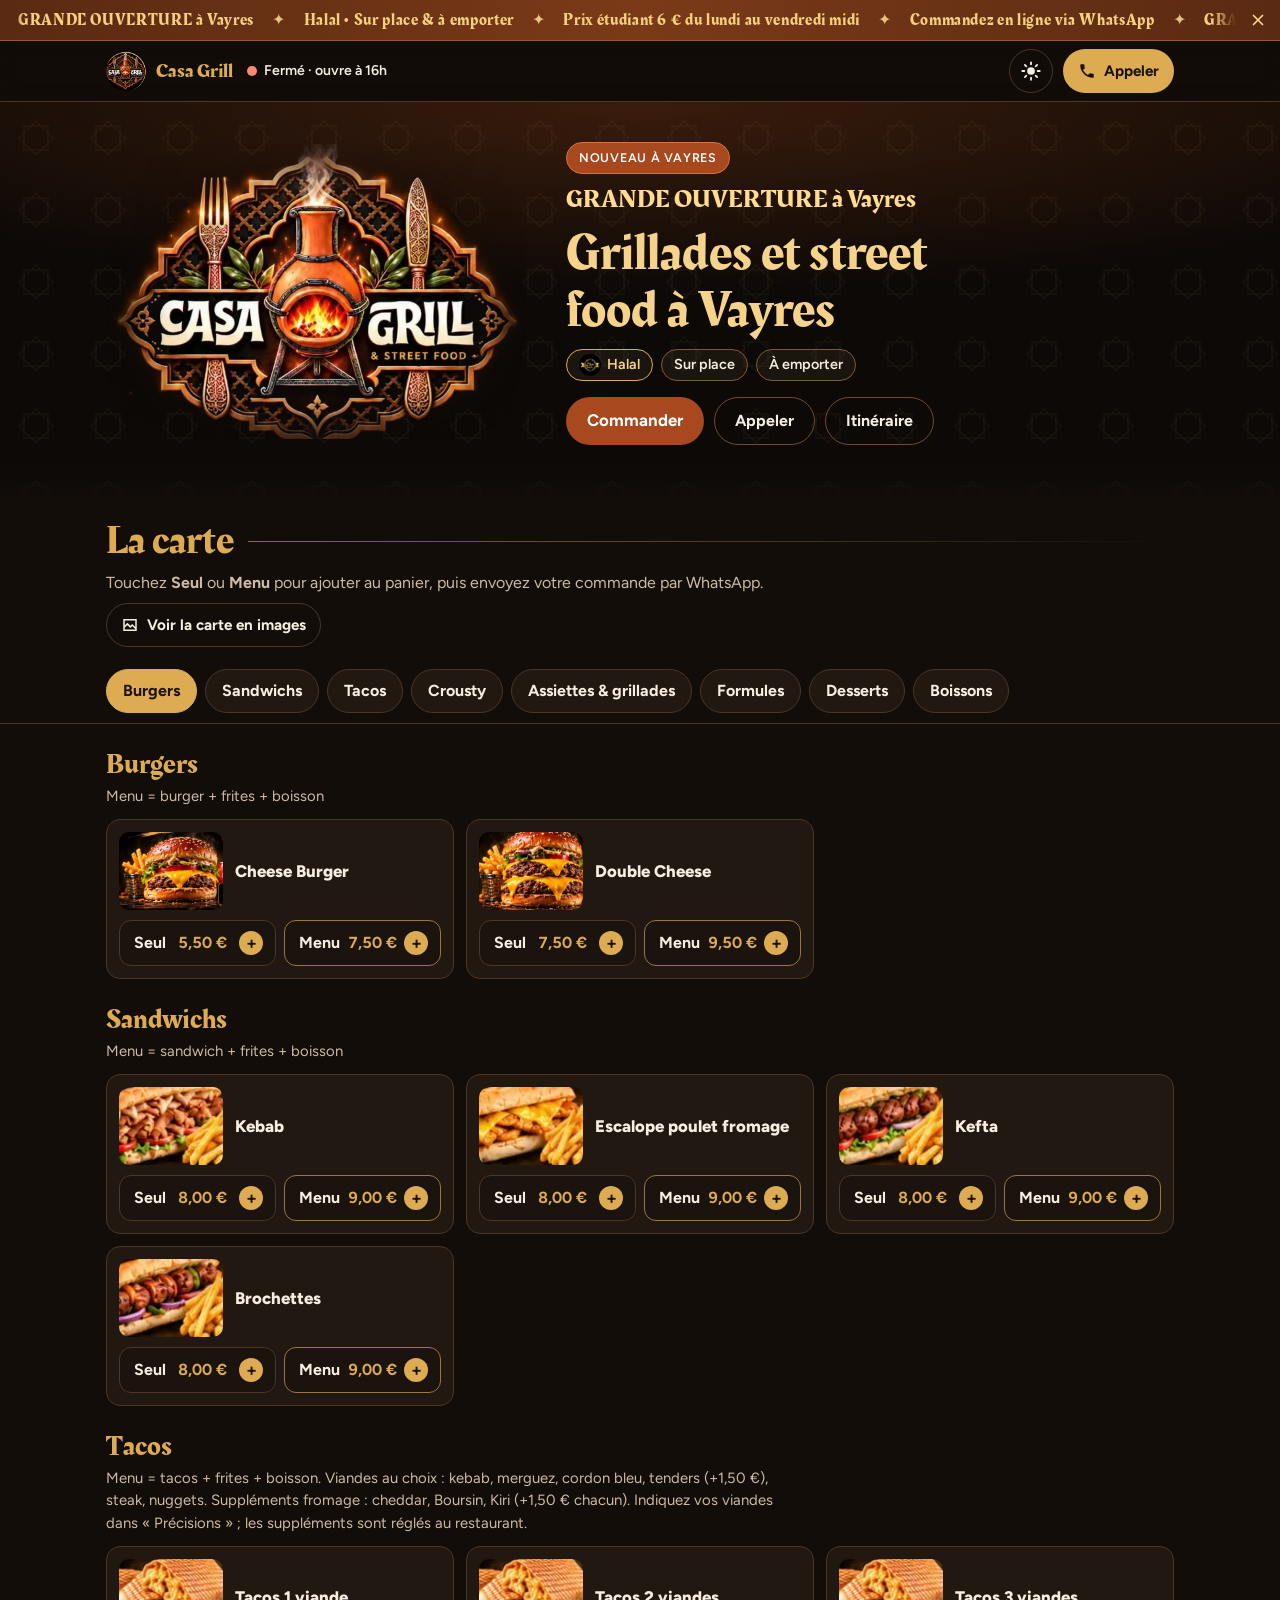
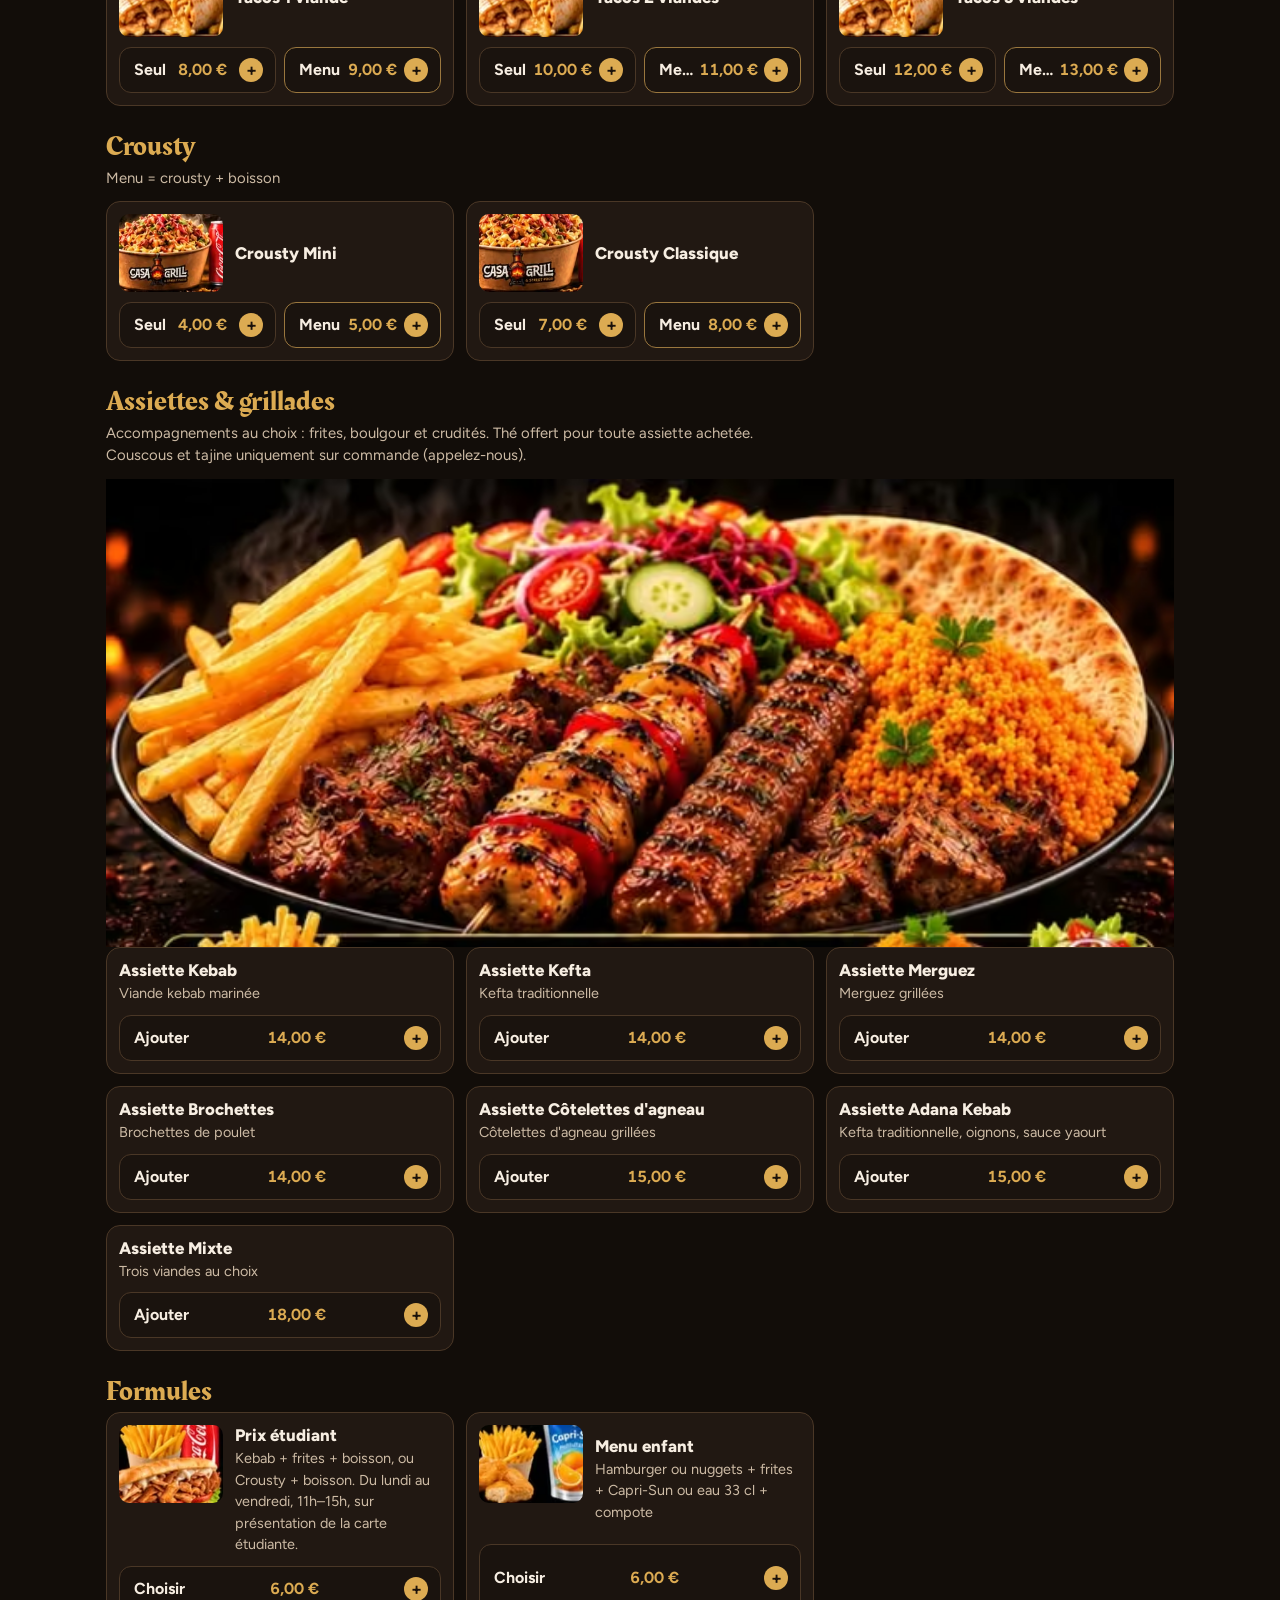
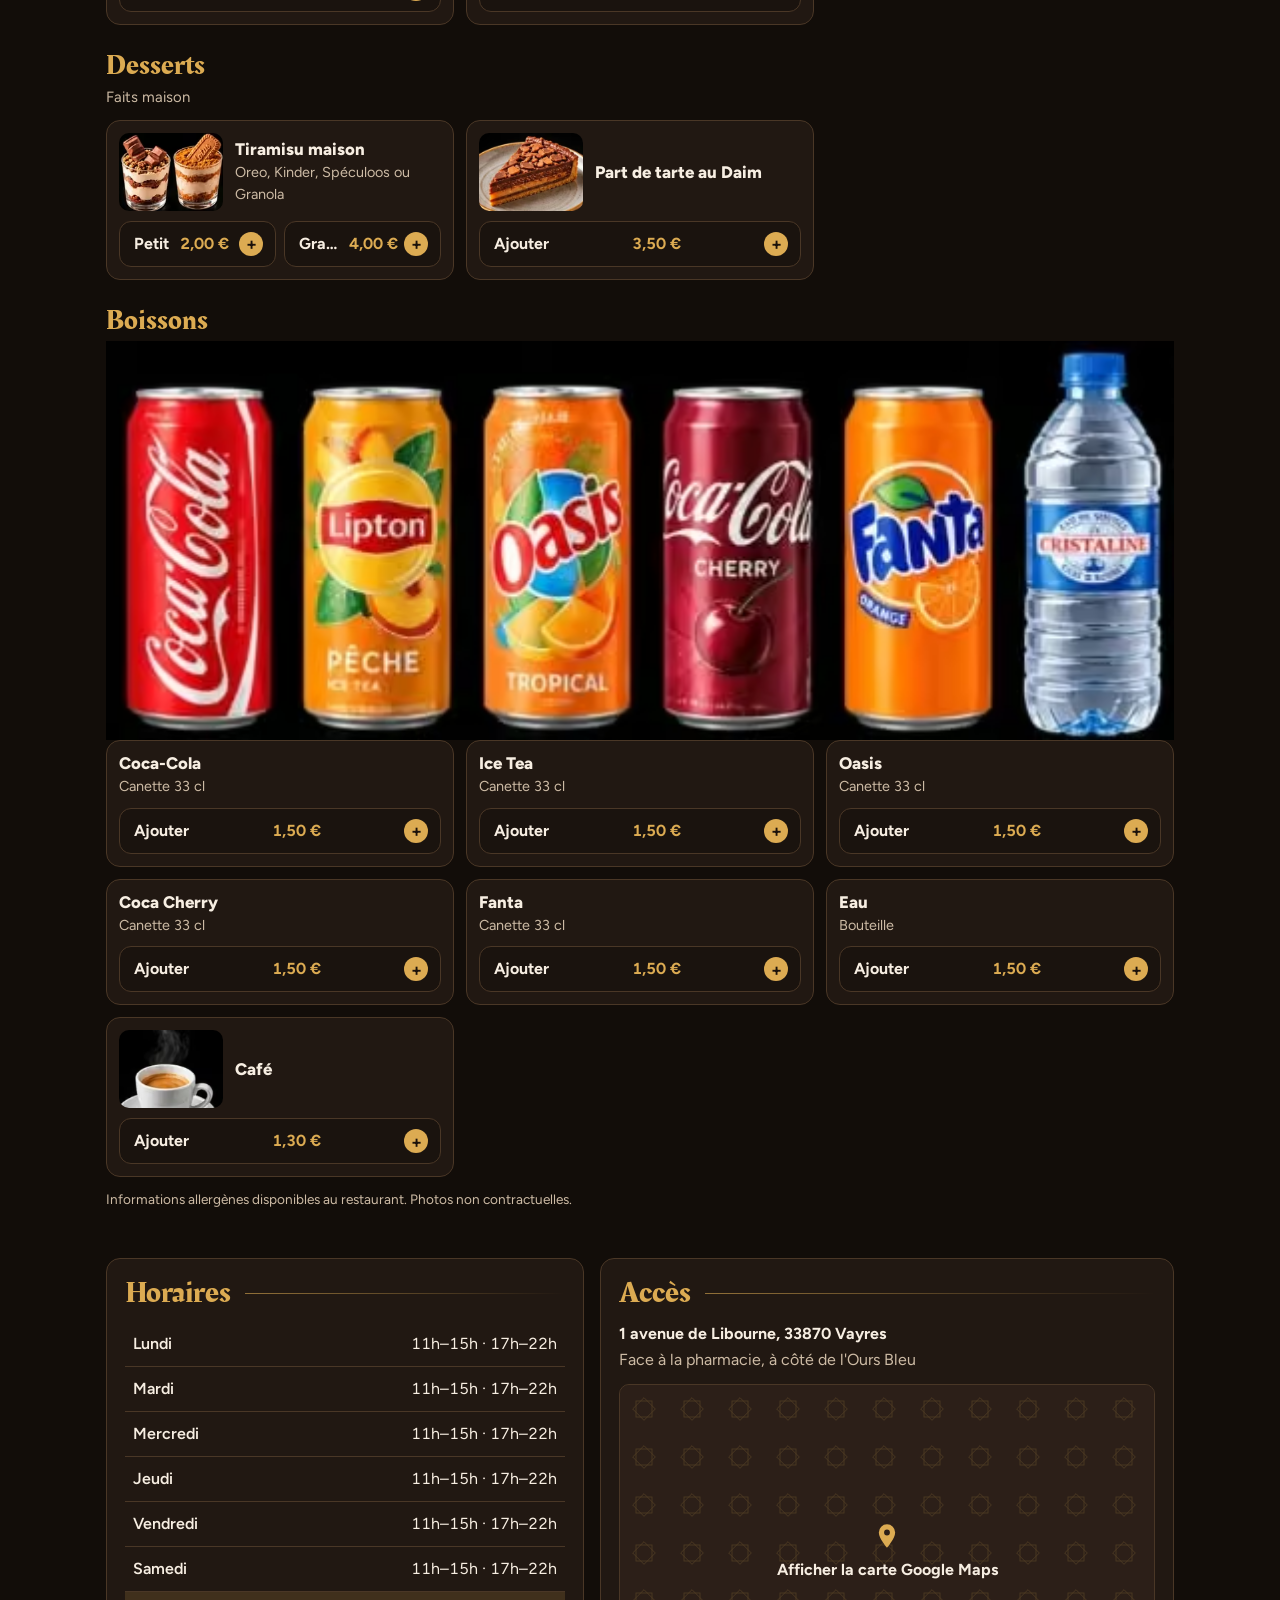
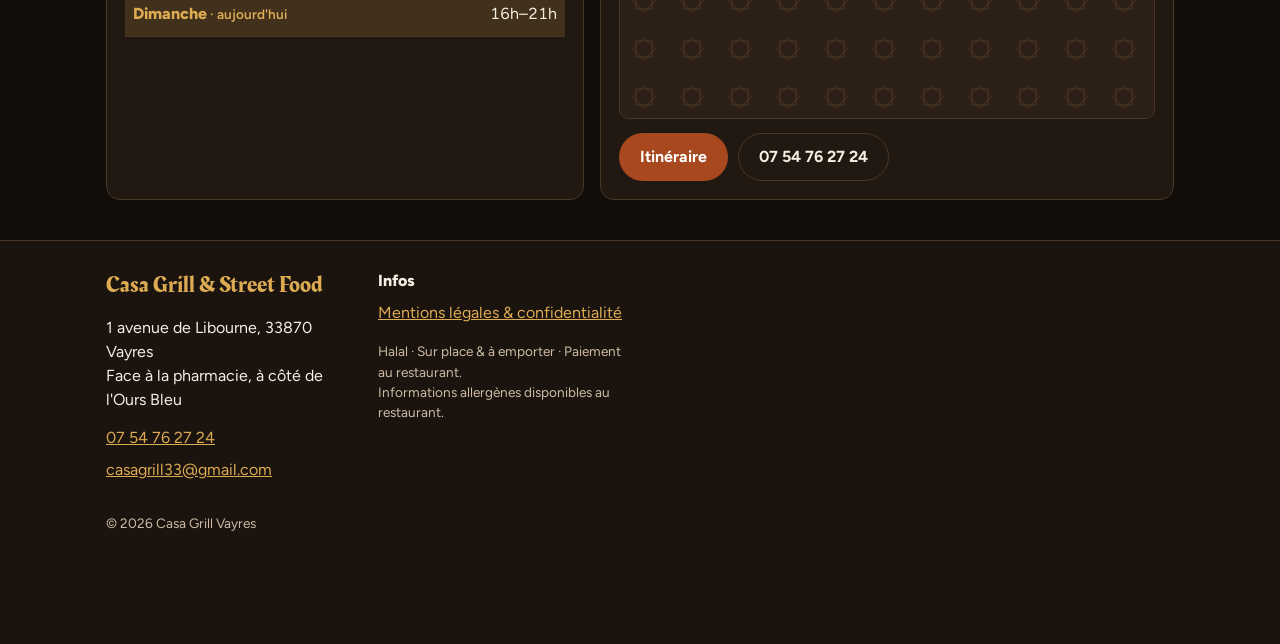
==== index.html @ 521e0fe9 "Publication du site (build) Co-Authored-By: Claude Opus 5.5 <noreply@anthropic.com> Claude-Session: " ====
<!doctype html>
<html lang="fr" data-theme="dark">
<head>
<meta charset="utf-8">
<meta name="viewport" content="width=device-width, initial-scale=1, viewport-fit=cover">
<title>Casa Grill Vayres – Kebab, burgers, tacos &amp; grillades halal</title>
<meta name="description" content="Casa Grill &amp; Street Food à Vayres (33870), près de Libourne : kebab, burgers, tacos, crousty et assiettes grillées halal. Sur place, à emporter, commande par WhatsApp au 07 54 76 27 24.">
<link rel="canonical" href="https://casagrill-vayres.fr/">
<meta name="theme-color" content="#120d09">
<meta name="color-scheme" content="dark light">
<meta property="og:type" content="restaurant">
<meta property="og:locale" content="fr_FR">
<meta property="og:site_name" content="Casa Grill Vayres">
<meta property="og:title" content="Casa Grill Vayres – Kebab, burgers, tacos &amp; grillades halal">
<meta property="og:description" content="Grillades et street food halal à Vayres. Sur place &amp; à emporter. Commandez en ligne via WhatsApp.">
<meta property="og:url" content="https://casagrill-vayres.fr/">
<meta property="og:image" content="https://casagrill-vayres.fr/img/og-image.jpg">
<meta property="og:image:width" content="1200">
<meta property="og:image:height" content="630">
<meta property="og:image:alt" content="Logo Casa Grill &amp; Street Food, Vayres">
<meta name="twitter:card" content="summary_large_image">
<meta name="twitter:title" content="Casa Grill Vayres – Kebab, burgers, tacos &amp; grillades halal">
<meta name="twitter:description" content="Grillades et street food halal à Vayres. Sur place &amp; à emporter.">
<meta name="twitter:image" content="https://casagrill-vayres.fr/img/og-image.jpg">
<link rel="icon" href="img/favicon-32.png" sizes="32x32" type="image/png">
<link rel="apple-touch-icon" href="img/apple-touch-icon.png">
<link rel="manifest" href="manifest.webmanifest">
<link rel="preload" href="fonts/rakkas-latin.woff2" as="font" type="font/woff2" crossorigin>
<link rel="preload" href="fonts/figtree-latin.woff2" as="font" type="font/woff2" crossorigin>
<link rel="preload" as="image" href="img/logo-hero-sm.avif" type="image/avif" imagesrcset="img/logo-hero-sm.avif 320w, img/logo-hero.avif 640w" imagesizes="(min-width: 900px) 420px, min(72vw, 330px)" fetchpriority="high">
<script>
  // Thème : sombre par défaut, choix mémorisé.
  try { var t = localStorage.getItem('cg-theme'); if (t === 'light' || t === 'dark') document.documentElement.dataset.theme = t; } catch (e) {}
</script>
<style>@font-face{font-family:"Rakkas";src:url(fonts/rakkas-latin.woff2) format("woff2");font-weight:400;font-display:swap;unicode-range:U+0000-00FF,U+0131,U+0152-0153,U+02BB-02BC,U+02C6,U+02DA,U+02DC,U+2000-206F,U+20AC,U+2122,U+2212}@font-face{font-family:"Figtree";src:url(fonts/figtree-latin.woff2) format("woff2");font-weight:300 900;font-display:swap;unicode-range:U+0000-00FF,U+0131,U+0152-0153,U+02BB-02BC,U+02C6,U+02DA,U+02DC,U+2000-206F,U+20AC,U+2122,U+2212}:root{--bg:#120d09;--bg-2:#1a130e;--surface:#211812;--surface-2:#2c2018;--line:#4a3726;--text:#f7eee2;--muted:#cdbba5;--gold:#dcab52;--gold-2:#f0c879;--on-gold:#1b120a;--cta:#a8481e;--cta-hover:#bf5626;--on-cta:#fff;--wa:#1c8a4c;--ok:#4fc27d;--err:#ff8a73;--warn:#f0c879;--hero-bg:#0d0907;--hero-text:#f7eee2;--radius:14px;--radius-sm:10px;--header-h:60px;--font-display:"Rakkas",Georgia,"Times New Roman",serif;--font:"Figtree",system-ui,-apple-system,"Segoe UI",Roboto,sans-serif;--shadow:0 10px 30px rgba(0,0,0,.35);--star:url("data:image/svg+xml,%3Csvg xmlns='http://www.w3.org/2000/svg' width='72' height='72' viewBox='0 0 72 72'%3E%3Cg fill='none' stroke='%23dcab52' stroke-width='1.2'%3E%3Crect x='24' y='24' width='24' height='24'/%3E%3Crect x='24' y='24' width='24' height='24' transform='rotate(45 36 36)'/%3E%3C/g%3E%3C/svg%3E");color-scheme:dark}:root[data-theme="light"]{--bg:#faf4ea;--bg-2:#f3eadc;--surface:#fffaf3;--surface-2:#f1e5d3;--line:#dcc8ad;--text:#22170f;--muted:#5c4836;--gold:#82530e;--gold-2:#6e450a;--on-gold:#fff;--cta:#a8481e;--cta-hover:#8f3c17;--wa:#157a42;--ok:#1d7a45;--err:#b3261e;--warn:#7a4a00;--shadow:0 10px 30px rgba(70,40,10,.15);color-scheme:light}*,*::before,*::after{box-sizing:border-box}html{-webkit-text-size-adjust:100%;scroll-behavior:smooth;scroll-padding-top:calc(var(--header-h) + 64px)}@media (prefers-reduced-motion:reduce){html{scroll-behavior:auto}}body{margin:0;background:var(--bg);color:var(--text);font:400 1rem/1.5 var(--font);-webkit-font-smoothing:antialiased;overflow-x:hidden}body.cart-open{padding-bottom:0}img{max-width:100%;height:auto;display:block}a{color:var(--gold)}h1,h2,h3{font-family:var(--font-display);font-weight:400;line-height:1.1;margin:0}p{margin:0 0 .6em}button,input,select,textarea{font:inherit;color:inherit}:focus-visible{outline:3px solid var(--gold-2);outline-offset:2px;border-radius:6px}.sr-only{position:absolute!important;width:1px;height:1px;overflow:hidden;clip:rect(0 0 0 0);white-space:nowrap}.skip{position:absolute;left:8px;top:-60px;z-index:100;background:var(--gold);color:var(--on-gold);padding:10px 14px;border-radius:8px;font-weight:700}.skip:focus{top:8px}.wrap{width:100%;max-width:1100px;margin:0 auto;padding:0 16px}.nowrap{white-space:nowrap}.muted{color:var(--muted)}.center{text-align:center}.fine{font-size:.85rem;color:var(--muted);margin-top:12px}[hidden]{display:none!important}.btn{display:inline-flex;align-items:center;justify-content:center;gap:8px;min-height:48px;padding:0 20px;border-radius:999px;border:1.5px solid transparent;font-weight:700;text-decoration:none;cursor:pointer;white-space:nowrap;transition:background .15s,border-color .15s,transform .1s;-webkit-tap-highlight-color:transparent}.btn:active{transform:scale(.98)}.btn--sm{min-height:44px;padding:0 14px;font-size:.95rem}.btn--block{width:100%}.btn--primary{background:var(--cta);color:var(--on-cta)}.btn--primary:hover{background:var(--cta-hover)}.btn--ghost{background:transparent;border-color:var(--line);color:var(--text)}.btn--ghost:hover{border-color:var(--gold)}.btn--call{background:var(--gold);color:var(--on-gold)}.btn--wa{background:var(--wa);color:#fff;font-size:1.05rem;min-height:52px}.icon-btn{display:inline-grid;place-items:center;width:44px;height:44px;border-radius:50%;border:1.5px solid var(--line);background:transparent;cursor:pointer;color:var(--text);flex:none}.icon-btn:hover{border-color:var(--gold)}.row-btns{display:flex;flex-wrap:wrap;gap:10px;margin-top:14px}.row-btns--split>*{flex:1 1 0;min-width:0;padding:0 10px;font-size:.92rem}.marquee{position:relative;display:flex;align-items:center;min-height:40px;background:linear-gradient(90deg,#5a2a12,#7a3a18 50%,#5a2a12);color:#f6cf7f;font-family:var(--font-display);font-size:1rem;letter-spacing:.04em;overflow:hidden;border-bottom:1px solid #9b5a2a}.marquee__viewport{flex:1;overflow:hidden;mask-image:linear-gradient(90deg,transparent,#000 24px,#000 calc(100% - 24px),transparent);-webkit-mask-image:linear-gradient(90deg,transparent,#000 24px,#000 calc(100% - 24px),transparent)}.marquee__track{display:flex;width:max-content;animation:marquee var(--marquee-dur,30s) linear infinite}.marquee__group{display:flex;flex:none;align-items:center}.marquee__item{padding:0 18px;white-space:nowrap}.marquee__sep{color:#ffdc8f;opacity:.85}.marquee:hover .marquee__track,.marquee.is-paused .marquee__track{animation-play-state:paused}@keyframes marquee{from{transform:translate3d(0,0,0)}to{transform:translate3d(-50%,0,0)}}.marquee__close{flex:none;width:44px;height:40px;display:grid;place-items:center;background:transparent;border:0;color:#ffdc8f;cursor:pointer}.marquee.is-static .marquee__viewport{mask-image:none;-webkit-mask-image:none}.marquee.is-static .marquee__track{animation:none;width:auto;justify-content:center;padding:6px 0;text-align:center}.marquee.is-static .marquee__item{white-space:normal;font-size:.92rem;padding:0 4px 0 16px}@media (prefers-reduced-motion:reduce){.marquee__track{animation:none}}.site-header{position:sticky;top:0;z-index:40;background:color-mix(in srgb,var(--bg) 92%,transparent);backdrop-filter:saturate(1.4) blur(10px);-webkit-backdrop-filter:saturate(1.4) blur(10px);border-bottom:1px solid var(--line)}.site-header__inner{display:flex;align-items:center;gap:10px;height:var(--header-h)}.brand{display:flex;align-items:center;gap:10px;text-decoration:none;color:var(--text);flex:none;min-height:44px}.brand img{width:40px;height:40px;border-radius:50%}.brand__name{font-family:var(--font-display);font-size:1.25rem;color:var(--gold)}.status{display:flex;align-items:center;gap:7px;margin:0 auto 0 4px;font-size:.88rem;font-weight:600;line-height:1.15;min-width:0}.status__text{overflow:hidden;text-overflow:ellipsis;display:-webkit-box;-webkit-line-clamp:2;-webkit-box-orient:vertical}.status__dot{width:10px;height:10px;border-radius:50%;background:var(--muted);flex:none}.status.is-open .status__dot{background:var(--ok);box-shadow:0 0 0 4px color-mix(in srgb,var(--ok) 25%,transparent)}.status.is-closed .status__dot{background:var(--err)}.status.is-soon .status__dot{background:var(--warn)}#theme-toggle .i-moon{display:none}:root[data-theme="light"] #theme-toggle .i-sun{display:none}:root[data-theme="light"] #theme-toggle .i-moon{display:block}@media (max-width:420px){.brand__name{display:none}.btn--call span{display:none}.btn--call{width:44px;padding:0}}.hero{position:relative;background:radial-gradient(120% 80% at 50% 0%,#3a1c0c 0%,var(--hero-bg) 60%);color:var(--hero-text);overflow:hidden;isolation:isolate}.hero::before{content:"";position:absolute;inset:0;background:var(--star) 0 0/72px 72px;opacity:.07;z-index:-1}.hero::after{content:"";position:absolute;left:0;right:0;bottom:0;height:40px;background:linear-gradient(transparent,var(--bg));z-index:-1}.hero__inner{display:grid;justify-items:center;text-align:center;gap:6px;padding-top:14px;padding-bottom:28px}.hero__logo img{width:min(72vw,330px);height:auto;aspect-ratio:640/450}.hero h1{font-size:clamp(1.9rem,7.4vw,3.2rem);color:#f6d38a;text-wrap:balance;margin:2px 0 10px}.hero .btn--ghost{color:var(--hero-text);border-color:#6b4c33}.hero__ctas{display:flex;flex-wrap:wrap;gap:10px;justify-content:center}.hero__ctas .btn--primary{flex:1 0 100%;max-width:360px;font-size:1.05rem}.hero__ctas .btn--ghost{flex:1 1 0;max-width:175px}.badges{display:flex;flex-wrap:wrap;justify-content:center;gap:8px;list-style:none;padding:0;margin:0 0 16px}.pill{display:inline-flex;align-items:center;gap:6px;min-height:32px;padding:4px 12px;border-radius:999px;border:1px solid #7b5a37;background:rgba(255,220,150,.06);font-size:.9rem;font-weight:600;color:#f7eee2}.pill--halal{border-color:#dcab52;color:#f6d38a}.pill--halal img{width:22px;height:22px;border-radius:50%}.pill--new{background:#a8481e;border-color:#d2753f;color:#fff;text-transform:uppercase;letter-spacing:.06em;font-size:.78rem}.hero__news{display:grid;justify-items:center;gap:6px;margin:4px 0 8px}.hero__news-msg{font-family:var(--font-display);font-size:clamp(1.15rem,4.6vw,1.6rem);color:#ffdc8f;margin:0}.countdown{display:grid;gap:4px;margin:0;font-size:.85rem;color:#e3cfb3}.countdown__units{display:flex;gap:8px;justify-content:center}.countdown__units>span{min-width:58px;padding:6px 6px 4px;border:1px solid #6b4c33;border-radius:10px;background:rgba(0,0,0,.35)}.countdown b{display:block;font-family:var(--font-display);font-weight:400;font-size:1.5rem;color:#f6d38a;font-variant-numeric:tabular-nums;line-height:1}@media (min-width:900px){.hero__inner{grid-template-columns:420px 1fr;text-align:left;justify-items:start;align-items:center;gap:40px;padding-top:36px;padding-bottom:56px}.hero__logo img{width:420px}.hero__news{justify-items:start}.badges,.hero__ctas{justify-content:flex-start}.hero__ctas .btn--primary{flex:0 0 auto}.hero__ctas .btn--ghost{flex:0 0 auto;max-width:none}}.section-title{font-size:clamp(1.8rem,6vw,2.5rem);color:var(--gold);display:flex;align-items:center;gap:14px}.section-title::after{content:"";flex:1;height:1px;background:linear-gradient(90deg,var(--gold),transparent);opacity:.6}.menu-section{padding:18px 0 32px}.menu-head{display:grid;gap:8px;justify-items:start;margin-bottom:12px}.menu-head .section-title{width:100%}.menu-head__sub{color:var(--muted);margin:0}.tabs{position:sticky;top:var(--header-h);z-index:30;background:var(--bg);border-bottom:1px solid var(--line)}.tabs__scroller{display:flex;gap:8px;overflow-x:auto;scrollbar-width:none;padding:10px 16px;max-width:1100px;margin:0 auto;scroll-behavior:smooth;--fade-l:0px;--fade-r:28px;mask-image:linear-gradient(90deg,transparent 0,#000 var(--fade-l),#000 calc(100% - var(--fade-r)),transparent 100%);-webkit-mask-image:linear-gradient(90deg,transparent 0,#000 var(--fade-l),#000 calc(100% - var(--fade-r)),transparent 100%)}.tabs__scroller::-webkit-scrollbar{display:none}.tabs__scroller.at-start{--fade-l:0px}.tabs__scroller:not(.at-start){--fade-l:28px}.tabs__scroller.at-end{--fade-r:0px}.tab{flex:none;min-height:44px;padding:0 16px;border-radius:999px;border:1.5px solid var(--line);background:var(--surface);color:var(--text);font-weight:700;text-decoration:none;display:inline-flex;align-items:center;white-space:nowrap}.tab[aria-current="true"]{background:var(--gold);border-color:var(--gold);color:var(--on-gold)}.cat{padding-top:26px}.cat__title{font-size:1.75rem;color:var(--gold);margin-bottom:4px}.cat__note{color:var(--muted);font-size:.93rem;margin:0 0 12px;max-width:70ch}.cat__banner{border-radius:var(--radius);overflow:hidden;margin:0 0 12px;background:#000;aspect-ratio:820/360}.cat__banner img{width:100%;height:100%;object-fit:cover}.cat__banner--boissons{aspect-ratio:535/200;max-width:560px}.items{list-style:none;margin:0;padding:0;display:grid;gap:12px}@media (min-width:700px){.items{grid-template-columns:repeat(2,1fr)}}@media (min-width:1000px){.items{grid-template-columns:repeat(3,1fr)}}.item{display:grid;grid-template-columns:auto 1fr;grid-template-areas:"img body" "act act";gap:10px 12px;padding:12px;border-radius:var(--radius);background:var(--surface);border:1px solid var(--line)}.item--noimg{grid-template-columns:1fr;grid-template-areas:"body" "act"}.item__img{grid-area:img;width:104px;height:78px;border-radius:var(--radius-sm);overflow:hidden;background:#000}.item__img img{width:100%;height:100%;object-fit:cover}.item__body{grid-area:body;min-width:0;align-self:center}.item__name{font-family:var(--font);font-weight:800;font-size:1.05rem;line-height:1.25;margin:0}.item__desc{color:var(--muted);font-size:.9rem;margin:2px 0 0}.item__acts{grid-area:act;display:flex;gap:8px}.add{flex:1 1 0;min-width:0;display:flex;align-items:center;justify-content:space-between;gap:6px;min-height:46px;padding:0 12px 0 14px;border-radius:12px;border:1.5px solid var(--line);background:var(--bg-2);cursor:pointer;font-weight:700;white-space:nowrap}.add:hover{border-color:var(--gold)}.add__label{overflow:hidden;text-overflow:ellipsis}.add__price{color:var(--gold);font-variant-numeric:tabular-nums}.add__plus{display:inline-grid;place-items:center;width:24px;height:24px;border-radius:50%;background:var(--gold);color:var(--on-gold);font-size:1.1rem;line-height:1;flex:none}.add.is-added{border-color:var(--ok)}.add--menu{border-color:color-mix(in srgb,var(--gold) 55%,var(--line))}.info-section{padding:8px 0 40px}.info-grid{display:grid;gap:16px}@media (min-width:860px){.info-grid{grid-template-columns:1fr 1.2fr}}.card{background:var(--surface);border:1px solid var(--line);border-radius:var(--radius);padding:18px}.card .section-title{font-size:1.9rem;margin-bottom:12px}.hours{width:100%;border-collapse:collapse}.hours th,.hours td{padding:10px 8px;text-align:left;border-bottom:1px solid var(--line)}.hours th{font-weight:600}.hours td{text-align:right;font-variant-numeric:tabular-nums}.hours tr.is-today{background:color-mix(in srgb,var(--gold) 16%,transparent)}.hours tr.is-today th{color:var(--gold);font-weight:800}.hours tr.is-today th::after{content:" · aujourd'hui";font-weight:600;font-size:.85em}.closures{margin-top:12px;color:var(--warn);font-weight:600}.addr{font-style:normal;display:grid;gap:2px;margin-bottom:12px}.addr span{color:var(--muted)}.map{position:relative;aspect-ratio:16/10;border-radius:var(--radius-sm);overflow:hidden;background:var(--surface-2) var(--star) 0 0/48px 48px;border:1px solid var(--line)}.map iframe{position:absolute;inset:0;width:100%;height:100%;border:0}.map__load{position:absolute;inset:0;display:grid;place-content:center;justify-items:center;gap:8px;background:color-mix(in srgb,var(--surface-2) 80%,transparent);border:0;cursor:pointer;color:var(--text);font-weight:700}.map__load svg{color:var(--gold)}.site-footer{border-top:1px solid var(--line);background:var(--bg-2);padding:28px 0 calc(110px + env(safe-area-inset-bottom))}.footer-grid{display:grid;gap:20px}@media (min-width:760px){.footer-grid{grid-template-columns:repeat(4,1fr)}}.footer-brand{font-family:var(--font-display);font-size:1.4rem;color:var(--gold)}.footer-h{font-weight:800;margin-bottom:4px}.site-footer a{display:inline-flex;align-items:center;min-height:32px}.site-footer .row-btns{margin-top:6px}.site-footer .row-btns .btn{min-height:44px}.copyright{font-size:.85rem;color:var(--muted);margin-top:18px}.cartbar{position:fixed;left:0;right:0;bottom:0;z-index:50;padding:10px 12px calc(10px + env(safe-area-inset-bottom));background:linear-gradient(transparent,color-mix(in srgb,var(--bg) 85%,transparent) 30%);pointer-events:none}.cartbar__btn{pointer-events:auto;display:flex;align-items:center;gap:12px;width:100%;max-width:560px;margin:0 auto;min-height:56px;padding:0 18px 0 10px;border:0;border-radius:999px;background:var(--cta);color:#fff;font-weight:800;font-size:1.02rem;cursor:pointer;box-shadow:var(--shadow);white-space:nowrap}.cartbar__btn:hover{background:var(--cta-hover)}.cartbar__count{display:inline-grid;place-items:center;min-width:34px;height:34px;padding:0 8px;border-radius:999px;background:#fff;color:#8a3a17;font-variant-numeric:tabular-nums;flex:none}.cartbar__label{flex:1;min-width:0;text-align:left;overflow:hidden;text-overflow:ellipsis}.cartbar__total{flex:none;font-variant-numeric:tabular-nums}.xs-show{display:none}@media (max-width:359px){.xs-hide{display:none}.xs-show{display:inline}}.cartbar.bump .cartbar__count{animation:bump .35s}@keyframes bump{50%{transform:scale(1.25)}}@media (prefers-reduced-motion:reduce){.cartbar.bump .cartbar__count{animation:none}}dialog{color:var(--text)}.sheet{padding:0;border:0;margin:auto auto 0;width:100%;max-width:560px;max-height:min(88dvh,780px);border-radius:20px 20px 0 0;background:var(--surface);box-shadow:var(--shadow);overflow:hidden}.sheet--tall{max-height:94dvh}.sheet::backdrop{background:rgba(0,0,0,.6)}.sheet[open]{animation:sheet-up .22s ease-out}@keyframes sheet-up{from{transform:translateY(40px);opacity:.4}}@media (prefers-reduced-motion:reduce){.sheet[open]{animation:none}}@media (min-width:700px){.sheet{margin:auto;border-radius:20px}}.sheet__inner{display:flex;flex-direction:column;max-height:inherit}.sheet__head{display:flex;align-items:center;justify-content:space-between;gap:12px;padding:14px 16px 10px;border-bottom:1px solid var(--line)}.sheet__head h2{font-size:1.5rem;color:var(--gold)}.sheet__body{padding:14px 16px;overflow-y:auto;overscroll-behavior:contain;flex:1 1 auto}.sheet__foot{padding:12px 16px calc(14px + env(safe-area-inset-bottom));border-top:1px solid var(--line);display:grid;gap:10px;background:var(--surface)}.sheet__foot .row-btns{margin-top:0}.sheet__foot .fine{margin:0}.choice-group{border:0;padding:0;margin:0 0 16px}.choice-group legend{font-weight:800;margin-bottom:8px;padding:0}.choice-opts{display:grid;grid-template-columns:repeat(2,1fr);gap:8px}.choice-opts--wide{grid-template-columns:1fr}.opt{position:relative}.opt input{position:absolute;opacity:0;inset:0;width:100%;height:100%;margin:0;cursor:pointer}.opt span{display:flex;align-items:center;justify-content:space-between;gap:6px;min-height:48px;padding:8px 12px;border-radius:12px;border:1.5px solid var(--line);background:var(--bg-2);font-weight:600}.opt input:checked+span{border-color:var(--gold);background:color-mix(in srgb,var(--gold) 18%,var(--bg-2))}.opt input:checked+span::after{content:"✓";color:var(--gold);font-weight:900}.opt input:focus-visible+span{outline:3px solid var(--gold-2);outline-offset:2px}.opt small{color:var(--muted);font-weight:600}.choice-err{color:var(--err);font-weight:600;font-size:.9rem;margin:-6px 0 12px}.lines{list-style:none;margin:0 0 12px;padding:0}.line{display:grid;grid-template-columns:1fr auto;gap:4px 10px;padding:12px 0;border-bottom:1px solid var(--line)}.line__name{font-weight:800}.line__opts{color:var(--muted);font-size:.88rem;grid-column:1}.line__price{font-weight:800;color:var(--gold);text-align:right;font-variant-numeric:tabular-nums}.qty{display:flex;align-items:center;gap:6px;grid-column:2;grid-row:2 / span 2;justify-self:end;align-self:end}.qty button{width:44px;height:44px;border-radius:50%;border:1.5px solid var(--line);background:var(--bg-2);font-size:1.3rem;font-weight:700;cursor:pointer;display:grid;place-items:center}.qty output{min-width:22px;text-align:center;font-weight:800;font-variant-numeric:tabular-nums}.empty{color:var(--muted);text-align:center;padding:20px 0}.order-form{display:grid;gap:14px}.seg{display:grid;grid-template-columns:1fr 1fr;gap:8px;border:0;padding:0;margin:0}.seg legend{font-weight:800;margin-bottom:6px;padding:0}.seg label{position:relative}.seg input{position:absolute;opacity:0;inset:0;margin:0;cursor:pointer}.seg span{display:grid;place-items:center;min-height:48px;border-radius:12px;border:1.5px solid var(--line);background:var(--bg-2);font-weight:700}.seg input:checked+span{border-color:var(--gold);background:color-mix(in srgb,var(--gold) 18%,var(--bg-2))}.seg input:focus-visible+span{outline:3px solid var(--gold-2);outline-offset:2px}.field{display:grid;gap:6px}.field label{font-weight:800}.field label .muted{font-weight:500;font-size:.88rem}.field input,.field select,.field textarea{width:100%;min-height:48px;padding:10px 12px;border-radius:12px;border:1.5px solid var(--line);background:var(--bg-2);font-size:16px}.field textarea{resize:vertical}.field input:focus,.field select:focus,.field textarea:focus{border-color:var(--gold);outline:none;box-shadow:0 0 0 3px color-mix(in srgb,var(--gold) 35%,transparent)}.field [aria-invalid="true"]{border-color:var(--err)}.err{color:var(--err);font-size:.88rem;font-weight:600;margin:0}.hint{color:var(--muted);font-size:.88rem;margin:0}.warn{color:var(--warn);font-size:.9rem;font-weight:600;margin:0;padding:8px 10px;border:1px solid currentColor;border-radius:10px}.total-line{display:flex;justify-content:space-between;align-items:baseline;margin:0;font-size:1.1rem}.total-line strong{font-size:1.35rem;color:var(--gold);font-variant-numeric:tabular-nums}.sent-icon{display:grid;place-items:center;width:64px;height:64px;margin:6px auto 10px;border-radius:50%;background:var(--wa);color:#fff;font-size:2rem;font-weight:900}#sent-title{font-size:1.6rem;color:var(--gold);margin-bottom:10px}.lightbox{padding:0;border:0;width:100vw;max-width:100vw;height:100dvh;max-height:100dvh;margin:0;background:#0b0806;color:#f7eee2}.lightbox::backdrop{background:#000}.lightbox[open]{display:flex;flex-direction:column}.lightbox__head{display:flex;align-items:center;gap:12px;padding:10px 12px 10px 16px;padding-top:calc(10px + env(safe-area-inset-top))}.lightbox__head h2{font-size:1.35rem;color:#f6d38a;margin-right:auto}.lightbox__head .icon-btn{color:#f7eee2;border-color:#6b4c33}.lightbox__hint{margin:0;font-size:.85rem;color:#cdbba5}@media (max-width:480px){.lightbox__hint{font-size:.78rem;max-width:120px;line-height:1.2}}.lightbox__track{flex:1;display:flex;gap:12px;overflow-x:auto;scroll-snap-type:x mandatory;padding:0 12px calc(12px + env(safe-area-inset-bottom));overscroll-behavior:contain}.lightbox__track figure{flex:0 0 100%;margin:0;scroll-snap-align:center;display:flex;overflow:auto;border-radius:12px;background:#000}.zoomable{padding:0;border:0;background:none;cursor:zoom-in;margin:auto;display:block;width:100%;height:100%}.zoomable img{width:100%;height:100%;object-fit:contain}.zoomable.is-zoomed{cursor:zoom-out;width:auto;height:auto;margin:0}.zoomable.is-zoomed img{width:auto;max-width:none;height:auto;min-width:220%}@media (min-width:900px){.zoomable.is-zoomed img{min-width:140%}}.toast{position:fixed;left:50%;bottom:calc(84px + env(safe-area-inset-bottom));transform:translate(-50%,20px);z-index:60;max-width:calc(100% - 32px);padding:10px 16px;border-radius:999px;background:var(--text);color:var(--bg);font-weight:700;box-shadow:var(--shadow);opacity:0;pointer-events:none;transition:opacity .2s,transform .2s;width:max-content;text-align:center;border-radius:16px}.toast.is-on{opacity:1;transform:translate(-50%,0)}.notice{padding:12px;border:1px solid var(--line);border-radius:var(--radius-sm)}.legal{padding:28px 0 60px;max-width:760px}.legal h1{font-size:2.2rem;color:var(--gold);margin-bottom:18px}.legal h2{font-size:1.5rem;color:var(--gold);margin:28px 0 8px}.legal p,.legal li{color:var(--text)}.todo{background:color-mix(in srgb,var(--warn) 22%,transparent);padding:0 4px;border-radius:4px}</style>
<script type="application/ld+json">
{
  "@context": "https://schema.org",
  "@type": "Restaurant",
  "@id": "https://casagrill-vayres.fr/#restaurant",
  "name": "Casa Grill & Street Food",
  "alternateName": "Casa Grill Vayres",
  "description": "Restaurant halal de grillades et street food à Vayres : kebab, burgers, tacos, crousty, assiettes grillées. Sur place et à emporter.",
  "url": "https://casagrill-vayres.fr/",
  "image": ["https://casagrill-vayres.fr/img/og-image.jpg"],
  "logo": "https://casagrill-vayres.fr/img/icon-512.png",
  "telephone": "+33754762724",
  "email": "casagrill33@gmail.com",
  "priceRange": "€",
  "servesCuisine": ["Halal", "Kebab", "Burgers", "Tacos", "Grillades", "Street food", "Orientale"],
  "acceptsReservations": false,
  "hasMenu": "https://casagrill-vayres.fr/#carte",
  "address": {
    "@type": "PostalAddress",
    "streetAddress": "1 avenue de Libourne",
    "addressLocality": "Vayres",
    "postalCode": "33870",
    "addressRegion": "Nouvelle-Aquitaine",
    "addressCountry": "FR"
  },
  "geo": { "@type": "GeoCoordinates", "latitude": 44.8986, "longitude": -0.3168 },
  "openingHoursSpecification": [
    { "@type": "OpeningHoursSpecification", "dayOfWeek": ["Monday","Tuesday","Wednesday","Thursday","Friday","Saturday"], "opens": "11:00", "closes": "15:00" },
    { "@type": "OpeningHoursSpecification", "dayOfWeek": ["Monday","Tuesday","Wednesday","Thursday","Friday","Saturday"], "opens": "17:00", "closes": "22:00" },
    { "@type": "OpeningHoursSpecification", "dayOfWeek": "Sunday", "opens": "16:00", "closes": "21:00" }
  ],
  "amenityFeature": [
    { "@type": "LocationFeatureSpecification", "name": "Halal", "value": true },
    { "@type": "LocationFeatureSpecification", "name": "Sur place", "value": true },
    { "@type": "LocationFeatureSpecification", "name": "À emporter", "value": true }
  ]
}
</script>
</head>
<body>
<a class="skip" href="#carte">Aller à la carte</a>

<div class="marquee" id="marquee" role="region" aria-label="Annonce : spéciale ouverture" hidden>
  <p class="sr-only" id="marquee-sr"></p>
  <div class="marquee__viewport" aria-hidden="true">
    <div class="marquee__track" id="marquee-track"></div>
  </div>
  <button class="marquee__close" id="marquee-close" type="button" aria-label="Fermer l'annonce">
    <svg viewBox="0 0 24 24" width="18" height="18" aria-hidden="true"><path d="M6 6l12 12M18 6L6 18" stroke="currentColor" stroke-width="2.2" stroke-linecap="round"/></svg>
  </button>
</div>

<header class="site-header" id="top">
  <div class="wrap site-header__inner">
    <a class="brand" href="#top" aria-label="Casa Grill, retour en haut">
      <img src="img/logo-64.webp" srcset="img/logo-64.webp 1x, img/logo-128.webp 2x" width="40" height="40" alt="">
      <span class="brand__name">Casa Grill</span>
    </a>
    <p class="status" id="status" aria-live="polite"><span class="status__dot" aria-hidden="true"></span><span class="status__text">Horaires…</span></p>
    <button class="icon-btn" id="theme-toggle" type="button" aria-label="Passer en mode clair" aria-pressed="false">
      <svg class="i-sun" viewBox="0 0 24 24" width="22" height="22" aria-hidden="true"><circle cx="12" cy="12" r="4.2" fill="currentColor"/><g stroke="currentColor" stroke-width="2" stroke-linecap="round"><path d="M12 2.5v2.2M12 19.3v2.2M2.5 12h2.2M19.3 12h2.2M5.3 5.3l1.6 1.6M17.1 17.1l1.6 1.6M5.3 18.7l1.6-1.6M17.1 6.9l1.6-1.6"/></g></svg>
      <svg class="i-moon" viewBox="0 0 24 24" width="22" height="22" aria-hidden="true"><path d="M20 14.5A8.5 8.5 0 0 1 9.5 4a8.5 8.5 0 1 0 10.5 10.5z" fill="currentColor"/></svg>
    </button>
    <a class="btn btn--call btn--sm" href="tel:+33754762724" aria-label="Appeler le restaurant">
      <svg viewBox="0 0 24 24" width="18" height="18" aria-hidden="true"><path fill="currentColor" d="M6.6 10.8a15.2 15.2 0 0 0 6.6 6.6l2.2-2.2c.3-.3.7-.4 1-.2 1.1.4 2.3.6 3.6.6.6 0 1 .4 1 1V20c0 .6-.4 1-1 1A17 17 0 0 1 3 4c0-.6.4-1 1-1h3.5c.6 0 1 .4 1 1 0 1.3.2 2.5.6 3.6.1.3 0 .7-.2 1z"/></svg>
      <span>Appeler</span>
    </a>
  </div>
</header>

<main>
  <section class="hero" aria-labelledby="hero-title">
    <div class="wrap hero__inner">
      <picture class="hero__logo">
        <source type="image/avif" srcset="img/logo-hero-sm.avif 320w, img/logo-hero.avif 640w" sizes="(min-width: 900px) 420px, min(72vw, 330px)">
        <img src="img/logo-hero-sm.webp" srcset="img/logo-hero-sm.webp 320w, img/logo-hero.webp 640w" sizes="(min-width: 900px) 420px, min(72vw, 330px)" width="640" height="450" alt="Casa Grill &amp; Street Food" fetchpriority="high" decoding="async">
      </picture>
      <div class="hero__text">
        <div class="hero__news" id="hero-news" hidden>
          <span class="pill pill--new" id="hero-badge">Nouveau à Vayres</span>
          <p class="hero__news-msg" id="hero-news-msg"></p>
          <p class="countdown" id="countdown" hidden>
            <span class="countdown__label" id="countdown-label">Grande ouverture dans</span>
            <span class="countdown__units" role="timer" aria-live="off">
              <span><b id="cd-d">0</b> j</span><span><b id="cd-h">0</b> h</span><span><b id="cd-m">0</b> min</span><span><b id="cd-s">0</b> s</span>
            </span>
          </p>
        </div>
        <h1 id="hero-title">Grillades et street food <span class="nowrap">à Vayres</span></h1>
        <ul class="badges" aria-label="Points forts">
          <li class="pill pill--halal"><img src="img/halal-sm.webp" width="22" height="22" alt="" loading="lazy">Halal</li>
          <li class="pill">Sur place</li>
          <li class="pill">À emporter</li>
        </ul>
        <div class="hero__ctas">
          <a class="btn btn--primary" href="#carte">Commander</a>
          <a class="btn btn--ghost" href="tel:+33754762724">Appeler</a>
          <a class="btn btn--ghost" href="https://www.google.com/maps/dir/?api=1&amp;destination=Casa+Grill+1+avenue+de+Libourne+33870+Vayres" target="_blank" rel="noopener">Itinéraire</a>
        </div>
      </div>
    </div>
  </section>

  <section class="menu-section" id="carte" aria-labelledby="carte-title">
    <div class="wrap menu-head">
      <h2 id="carte-title" class="section-title">La carte</h2>
      <p class="menu-head__sub">Touchez <b>Seul</b> ou <b>Menu</b> pour ajouter au panier, puis envoyez votre commande par WhatsApp.</p>
      <button class="btn btn--ghost btn--sm" type="button" id="open-posters">
        <svg viewBox="0 0 24 24" width="18" height="18" aria-hidden="true"><path fill="none" stroke="currentColor" stroke-width="2" d="M4 5h16v14H4zM4 15l4.5-4.5 4 4 2.5-2.5L20 17"/></svg>
        Voir la carte en images
      </button>
    </div>
    <nav class="tabs" id="tabs" aria-label="Catégories de la carte">
      <div class="tabs__scroller" id="tabs-scroller"></div>
    </nav>
    <div class="wrap" id="menu" aria-live="off">
      <noscript><p class="notice">Activez JavaScript pour commander en ligne, ou appelez le <a href="tel:+33754762724">07 54 76 27 24</a>. Carte en images : <a href="img/affiche-carte-street-food.webp">street food</a>, <a href="img/affiche-carte-assiettes.webp">assiettes &amp; desserts</a>.</p></noscript>
    </div>
    <div class="wrap">
      <p class="fine">Informations allergènes disponibles au restaurant. Photos non contractuelles.</p>
    </div>
  </section>

  <section class="info-section" id="horaires" aria-labelledby="horaires-title">
    <div class="wrap info-grid">
      <div class="card">
        <h2 id="horaires-title" class="section-title">Horaires</h2>
        <table class="hours" id="hours-table">
          <caption class="sr-only">Horaires d'ouverture (heure de Paris)</caption>
          <tbody>
            <tr data-day="mon"><th scope="row">Lundi</th><td>11h–15h · 17h–22h</td></tr>
            <tr data-day="tue"><th scope="row">Mardi</th><td>11h–15h · 17h–22h</td></tr>
            <tr data-day="wed"><th scope="row">Mercredi</th><td>11h–15h · 17h–22h</td></tr>
            <tr data-day="thu"><th scope="row">Jeudi</th><td>11h–15h · 17h–22h</td></tr>
            <tr data-day="fri"><th scope="row">Vendredi</th><td>11h–15h · 17h–22h</td></tr>
            <tr data-day="sat"><th scope="row">Samedi</th><td>11h–15h · 17h–22h</td></tr>
            <tr data-day="sun"><th scope="row">Dimanche</th><td>16h–21h</td></tr>
          </tbody>
        </table>
        <p class="closures" id="closures" hidden></p>
      </div>

      <div class="card" id="acces" aria-labelledby="acces-title">
        <h2 id="acces-title" class="section-title">Accès</h2>
        <address class="addr">
          <strong>1 avenue de Libourne, 33870 Vayres</strong>
          <span>Face à la pharmacie, à côté de l'Ours Bleu</span>
        </address>
        <div class="map" id="map">
          <button type="button" class="map__load" id="map-load">
            <svg viewBox="0 0 24 24" width="28" height="28" aria-hidden="true"><path fill="currentColor" d="M12 2a7 7 0 0 0-7 7c0 5.2 7 13 7 13s7-7.8 7-13a7 7 0 0 0-7-7zm0 9.5A2.5 2.5 0 1 1 12 6.5a2.5 2.5 0 0 1 0 5z"/></svg>
            <span>Afficher la carte Google Maps</span>
          </button>
        </div>
        <div class="row-btns">
          <a class="btn btn--primary" href="https://www.google.com/maps/dir/?api=1&amp;destination=Casa+Grill+1+avenue+de+Libourne+33870+Vayres" target="_blank" rel="noopener">Itinéraire</a>
          <a class="btn btn--ghost" href="tel:+33754762724">07 54 76 27 24</a>
        </div>
      </div>
    </div>
  </section>
</main>

<footer class="site-footer">
  <div class="wrap footer-grid">
    <div>
      <p class="footer-brand">Casa Grill &amp; Street Food</p>
      <p>1 avenue de Libourne, 33870 Vayres<br>Face à la pharmacie, à côté de l'Ours Bleu</p>
      <p><a href="tel:+33754762724">07 54 76 27 24</a><br><a href="mailto:casagrill33@gmail.com">casagrill33@gmail.com</a></p>
    </div>
    <div id="footer-delivery" hidden>
      <p class="footer-h">Livraison</p>
      <div class="row-btns" id="delivery-links"></div>
    </div>
    <div id="footer-social" hidden>
      <p class="footer-h">Suivez-nous</p>
      <div class="row-btns" id="social-links"></div>
    </div>
    <div>
      <p class="footer-h">Infos</p>
      <p><a href="mentions-legales.html">Mentions légales &amp; confidentialité</a></p>
      <p class="fine">Halal · Sur place &amp; à emporter · Paiement au restaurant.<br>Informations allergènes disponibles au restaurant.</p>
    </div>
  </div>
  <p class="wrap copyright">© <span id="year">2026</span> Casa Grill Vayres</p>
</footer>

<!-- Barre panier -->
<div class="cartbar" id="cartbar" hidden>
  <button class="cartbar__btn" type="button" id="open-cart" aria-haspopup="dialog">
    <span class="cartbar__count" id="cart-count">0</span>
    <span class="cartbar__label"><span class="xs-hide">Voir ma commande</span><span class="xs-show">Commande</span></span>
    <span class="cartbar__total" id="cart-total">0,00 €</span>
  </button>
</div>

<!-- Fenêtre de choix (boisson, parfum…) -->
<dialog class="sheet" id="choice-sheet" aria-labelledby="choice-title">
  <form method="dialog" class="sheet__inner" id="choice-form">
    <div class="sheet__head">
      <h2 id="choice-title">Choix</h2>
      <button class="icon-btn" type="button" data-close aria-label="Fermer"><svg viewBox="0 0 24 24" width="22" height="22" aria-hidden="true"><path d="M6 6l12 12M18 6L6 18" stroke="currentColor" stroke-width="2.2" stroke-linecap="round"/></svg></button>
    </div>
    <div class="sheet__body" id="choice-body"></div>
    <div class="sheet__foot">
      <button class="btn btn--primary btn--block" type="submit" id="choice-submit">Ajouter</button>
    </div>
  </form>
</dialog>

<!-- Tiroir commande -->
<dialog class="sheet sheet--tall" id="cart-sheet" aria-labelledby="cart-title">
  <div class="sheet__inner">
    <div class="sheet__head">
      <h2 id="cart-title">Ma commande</h2>
      <button class="icon-btn" type="button" data-close aria-label="Fermer"><svg viewBox="0 0 24 24" width="22" height="22" aria-hidden="true"><path d="M6 6l12 12M18 6L6 18" stroke="currentColor" stroke-width="2.2" stroke-linecap="round"/></svg></button>
    </div>
    <div class="sheet__body" id="cart-body">
      <ul class="lines" id="cart-lines"></ul>
      <p class="empty" id="cart-empty" hidden>Votre panier est vide.</p>
      <form id="order-form" class="order-form" novalidate>
        <fieldset class="seg">
          <legend>Mode</legend>
          <label><input type="radio" name="mode" value="À emporter" checked><span>À emporter</span></label>
          <label><input type="radio" name="mode" value="Sur place"><span>Sur place</span></label>
        </fieldset>
        <div class="field">
          <label for="f-name">Prénom</label>
          <input id="f-name" name="name" type="text" autocomplete="given-name" required maxlength="40" aria-describedby="e-name">
          <p class="err" id="e-name" hidden>Indiquez votre prénom.</p>
        </div>
        <div class="field">
          <label for="f-phone">Téléphone</label>
          <input id="f-phone" name="phone" type="tel" inputmode="tel" autocomplete="tel" required placeholder="06 12 34 56 78" aria-describedby="e-phone">
          <p class="err" id="e-phone" hidden>Numéro français attendu : 06…, 07… ou +33…</p>
        </div>
        <div class="field">
          <label for="f-time">Heure souhaitée</label>
          <select id="f-time" name="time" required aria-describedby="time-hint"></select>
          <p class="hint" id="time-hint"></p>
          <p class="warn" id="student-warn" hidden>La formule étudiant est valable du lundi au vendredi, de 11h à 15h. Choisissez un créneau dans cette plage, ou retirez-la.</p>
        </div>
        <div class="field">
          <label for="f-notes">Précisions <span class="muted">(sauces, sans oignons, viandes du tacos…)</span></label>
          <textarea id="f-notes" name="notes" rows="3" maxlength="500"></textarea>
        </div>
      </form>
    </div>
    <div class="sheet__foot">
      <p class="total-line"><span>Total</span><strong id="sheet-total">0,00 €</strong></p>
      <a class="btn btn--wa btn--block" id="wa-link" href="https://wa.me/33754762724" target="_blank" rel="noopener">
        <svg viewBox="0 0 24 24" width="22" height="22" aria-hidden="true"><path fill="currentColor" d="M12 2a10 10 0 0 0-8.6 15.1L2 22l5-1.3A10 10 0 1 0 12 2zm0 18.2a8.2 8.2 0 0 1-4.2-1.2l-.3-.2-3 .8.8-2.9-.2-.3A8.2 8.2 0 1 1 12 20.2zm4.5-6.1c-.2-.1-1.5-.7-1.7-.8-.2-.1-.4-.1-.6.1l-.8 1c-.1.2-.3.2-.5.1a6.7 6.7 0 0 1-3.3-2.9c-.3-.4.2-.4.7-1.4.1-.2 0-.3 0-.4l-.8-1.8c-.2-.5-.4-.4-.6-.4h-.5a1 1 0 0 0-.7.3 3 3 0 0 0-.9 2.2 5.2 5.2 0 0 0 1.1 2.7 11.8 11.8 0 0 0 4.5 4c1.7.7 2.3.8 3.2.6.5-.1 1.5-.6 1.7-1.2.2-.6.2-1.1.2-1.2-.1-.1-.3-.2-.5-.3z"/></svg>
        Envoyer sur WhatsApp
      </a>
      <div class="row-btns row-btns--split">
        <a class="btn btn--ghost" href="tel:+33754762724">Appeler le restaurant</a>
        <button class="btn btn--ghost" type="button" id="copy-order">Copier la commande</button>
      </div>
      <p class="fine center">Paiement au restaurant. Commande confirmée par le restaurant après réception.</p>
    </div>
  </div>
</dialog>

<!-- Confirmation -->
<dialog class="sheet" id="sent-sheet" aria-labelledby="sent-title">
  <div class="sheet__inner">
    <div class="sheet__body center">
      <p class="sent-icon" aria-hidden="true">✓</p>
      <h2 id="sent-title">Commande prête dans WhatsApp</h2>
      <p>Appuyez sur <b>Envoyer</b> dans WhatsApp. Le restaurant vous confirme la commande dès réception.</p>
      <p class="muted">Votre panier a été vidé. WhatsApp ne s'est pas ouvert ?</p>
    </div>
    <div class="sheet__foot">
      <button class="btn btn--ghost btn--block" type="button" id="restore-cart">Revenir à ma commande</button>
      <button class="btn btn--primary btn--block" type="button" data-close>Terminé</button>
    </div>
  </div>
</dialog>

<!-- Affiches -->
<dialog class="lightbox" id="posters" aria-labelledby="posters-title">
  <div class="lightbox__head">
    <h2 id="posters-title">La carte en images</h2>
    <p class="muted lightbox__hint">4 affiches · glissez, touchez pour zoomer</p>
    <button class="icon-btn" type="button" data-close aria-label="Fermer"><svg viewBox="0 0 24 24" width="22" height="22" aria-hidden="true"><path d="M6 6l12 12M18 6L6 18" stroke="currentColor" stroke-width="2.2" stroke-linecap="round"/></svg></button>
  </div>
  <div class="lightbox__track" id="posters-track">
    <figure><button type="button" class="zoomable" aria-label="Zoomer : burgers, sandwichs, tacos, crousty, formules"><img data-src="img/affiche-carte-street-food.webp" width="1600" height="1618" alt="Affiche : burgers, sandwichs, tacos, crousty, prix étudiant et menu enfant"></button></figure>
    <figure><button type="button" class="zoomable" aria-label="Zoomer : assiettes, desserts, boissons"><img data-src="img/affiche-carte-assiettes.webp" width="1380" height="2000" alt="Affiche : assiettes et grillades, desserts maison, boissons"></button></figure>
    <figure><button type="button" class="zoomable" aria-label="Zoomer : burgers et assiettes"><img data-src="img/affiche-burgers-assiettes.webp" width="1600" height="1132" alt="Affiche : burgers, sandwichs, tacos, crousty, assiettes et grillades"></button></figure>
    <figure><button type="button" class="zoomable" aria-label="Zoomer : desserts, boissons, infos"><img data-src="img/affiche-desserts-infos.webp" width="1600" height="1132" alt="Affiche : formules, desserts, boissons, horaires et contact"></button></figure>
  </div>
</dialog>

<div class="toast" id="toast" role="status" aria-live="polite"></div>


<script id="cg-data" type="application/json">{"menu":{"_aide":"Toutes les données du restaurant. Prix en euros (nombre, point décimal). Pour changer un prix, modifiez seulement la valeur 'price'. Horaires au format HH:MM, heure de Paris. Jours : mon, tue, wed, thu, fri, sat, sun.","restaurant":{"name":"Casa Grill & Street Food","shortName":"Casa Grill","tagline":"Grillades et street food à Vayres","address":"1 avenue de Libourne","postalCode":"33870","city":"Vayres","landmark":"Face à la pharmacie, à côté de l'Ours Bleu","phone":"07 54 76 27 24","phoneIntl":"+33754762724","whatsapp":"33754762724","email":"casagrill33@gmail.com","timezone":"Europe/Paris","minLeadMinutes":20,"slotStepMinutes":15},"hours":{"mon":[["11:00","15:00"],["17:00","22:00"]],"tue":[["11:00","15:00"],["17:00","22:00"]],"wed":[["11:00","15:00"],["17:00","22:00"]],"thu":[["11:00","15:00"],["17:00","22:00"]],"fri":[["11:00","15:00"],["17:00","22:00"]],"sat":[["11:00","15:00"],["17:00","22:00"]],"sun":[["16:00","21:00"]]},"choiceGroups":{"boisson":{"label":"Votre boisson","options":["Coca-Cola","Ice Tea","Oasis","Coca Cherry","Fanta","Eau"]},"parfumTiramisu":{"label":"Parfum du tiramisu","options":["Oreo","Kinder","Spéculoos","Granola"]}},"categories":[{"id":"burgers","name":"Burgers","note":"Menu = burger + frites + boisson","items":[{"id":"cheese-burger","name":"Cheese Burger","img":"cheese-burger","variants":[{"id":"seul","label":"Seul","price":5.5},{"id":"menu","label":"Menu","price":7.5,"choices":["boisson"]}]},{"id":"double-cheese","name":"Double Cheese","img":"double-cheese","variants":[{"id":"seul","label":"Seul","price":7.5},{"id":"menu","label":"Menu","price":9.5,"choices":["boisson"]}]}]},{"id":"sandwichs","name":"Sandwichs","note":"Menu = sandwich + frites + boisson","items":[{"id":"sandwich-kebab","name":"Kebab","img":"sandwich","variants":[{"id":"seul","label":"Seul","price":8},{"id":"menu","label":"Menu","price":9,"choices":["boisson"]}]},{"id":"sandwich-escalope","name":"Escalope poulet fromage","img":"sandwich-escalope","variants":[{"id":"seul","label":"Seul","price":8},{"id":"menu","label":"Menu","price":9,"choices":["boisson"]}]},{"id":"sandwich-kefta","name":"Kefta","img":"sandwich-kefta","variants":[{"id":"seul","label":"Seul","price":8},{"id":"menu","label":"Menu","price":9,"choices":["boisson"]}]},{"id":"sandwich-brochettes","name":"Brochettes","img":"sandwich-brochettes","variants":[{"id":"seul","label":"Seul","price":8},{"id":"menu","label":"Menu","price":9,"choices":["boisson"]}]}]},{"id":"tacos","name":"Tacos","note":"Menu = tacos + frites + boisson. Viandes au choix : kebab, merguez, cordon bleu, tenders (+1,50 €), steak, nuggets. Suppléments fromage : cheddar, Boursin, Kiri (+1,50 € chacun). Indiquez vos viandes dans « Précisions » ; les suppléments sont réglés au restaurant.","items":[{"id":"tacos-1","name":"Tacos 1 viande","img":"tacos","askDetails":"Précisez votre viande","variants":[{"id":"seul","label":"Seul","price":8},{"id":"menu","label":"Menu","price":9,"choices":["boisson"]}]},{"id":"tacos-2","name":"Tacos 2 viandes","img":"tacos","askDetails":"Précisez vos 2 viandes","variants":[{"id":"seul","label":"Seul","price":10},{"id":"menu","label":"Menu","price":11,"choices":["boisson"]}]},{"id":"tacos-3","name":"Tacos 3 viandes","img":"tacos","askDetails":"Précisez vos 3 viandes","variants":[{"id":"seul","label":"Seul","price":12},{"id":"menu","label":"Menu","price":13,"choices":["boisson"]}]}]},{"id":"crousty","name":"Crousty","note":"Menu = crousty + boisson","items":[{"id":"crousty-mini","name":"Crousty Mini","img":"crousty-mini","variants":[{"id":"seul","label":"Seul","price":4},{"id":"menu","label":"Menu","price":5,"choices":["boisson"]}]},{"id":"crousty-classique","name":"Crousty Classique","img":"crousty","variants":[{"id":"seul","label":"Seul","price":7},{"id":"menu","label":"Menu","price":8,"choices":["boisson"]}]}]},{"id":"assiettes","name":"Assiettes & grillades","note":"Accompagnements au choix : frites, boulgour et crudités. Thé offert pour toute assiette achetée. Couscous et tajine uniquement sur commande (appelez-nous).","banner":"assiette","items":[{"id":"assiette-kebab","name":"Assiette Kebab","desc":"Viande kebab marinée","variants":[{"id":"unique","label":"Ajouter","price":14}]},{"id":"assiette-kefta","name":"Assiette Kefta","desc":"Kefta traditionnelle","variants":[{"id":"unique","label":"Ajouter","price":14}]},{"id":"assiette-merguez","name":"Assiette Merguez","desc":"Merguez grillées","variants":[{"id":"unique","label":"Ajouter","price":14}]},{"id":"assiette-brochettes","name":"Assiette Brochettes","desc":"Brochettes de poulet","variants":[{"id":"unique","label":"Ajouter","price":14}]},{"id":"assiette-cotelettes","name":"Assiette Côtelettes d'agneau","desc":"Côtelettes d'agneau grillées","variants":[{"id":"unique","label":"Ajouter","price":15}]},{"id":"assiette-adana","name":"Assiette Adana Kebab","desc":"Kefta traditionnelle, oignons, sauce yaourt","variants":[{"id":"unique","label":"Ajouter","price":15}]},{"id":"assiette-mixte","name":"Assiette Mixte","desc":"Trois viandes au choix","askDetails":"Précisez vos 3 viandes","variants":[{"id":"unique","label":"Ajouter","price":18}]}]},{"id":"formules","name":"Formules","items":[{"id":"formule-etudiant","name":"Prix étudiant","desc":"Kebab + frites + boisson, ou Crousty + boisson. Du lundi au vendredi, 11h–15h, sur présentation de la carte étudiante.","img":"etudiant","student":true,"variants":[{"id":"unique","label":"Choisir","price":6,"choices":[{"id":"formule","label":"Votre formule","options":["Kebab + frites + boisson","Crousty + boisson"]},"boisson",{"id":"dessert","label":"Petit tiramisu (+1,50 €)","options":[{"label":"Sans tiramisu","price":0},{"label":"Tiramisu Oreo","price":1.5},{"label":"Tiramisu Kinder","price":1.5},{"label":"Tiramisu Spéculoos","price":1.5},{"label":"Tiramisu Granola","price":1.5}]}]}]},{"id":"menu-enfant","name":"Menu enfant","desc":"Hamburger ou nuggets + frites + Capri-Sun ou eau 33 cl + compote","img":"enfant","variants":[{"id":"unique","label":"Choisir","price":6,"choices":[{"id":"plat","label":"Le plat","options":["Hamburger","Nuggets"]},{"id":"boissonEnfant","label":"La boisson","options":["Capri-Sun","Eau 33 cl"]}]}]}]},{"id":"desserts","name":"Desserts","note":"Faits maison","items":[{"id":"tiramisu","name":"Tiramisu maison","desc":"Oreo, Kinder, Spéculoos ou Granola","img":"tiramisu","variants":[{"id":"petit","label":"Petit","price":2,"choices":["parfumTiramisu"]},{"id":"grand","label":"Grand","price":4,"choices":["parfumTiramisu"]}]},{"id":"tarte-daim","name":"Part de tarte au Daim","img":"tarte","variants":[{"id":"unique","label":"Ajouter","price":3.5}]}]},{"id":"boissons","name":"Boissons","banner":"boissons","items":[{"id":"coca","name":"Coca-Cola","desc":"Canette 33 cl","variants":[{"id":"unique","label":"Ajouter","price":1.5}]},{"id":"icetea","name":"Ice Tea","desc":"Canette 33 cl","variants":[{"id":"unique","label":"Ajouter","price":1.5}]},{"id":"oasis","name":"Oasis","desc":"Canette 33 cl","variants":[{"id":"unique","label":"Ajouter","price":1.5}]},{"id":"coca-cherry","name":"Coca Cherry","desc":"Canette 33 cl","variants":[{"id":"unique","label":"Ajouter","price":1.5}]},{"id":"fanta","name":"Fanta","desc":"Canette 33 cl","variants":[{"id":"unique","label":"Ajouter","price":1.5}]},{"id":"eau","name":"Eau","desc":"Bouteille","variants":[{"id":"unique","label":"Ajouter","price":1.5}]},{"id":"cafe","name":"Café","img":"cafe","variants":[{"id":"unique","label":"Ajouter","price":1.3}]}]}]},"config":{"_aide":"Réglages du site. Dates au format AAAA-MM-JJTHH:MM (heure de Paris). Laissez un lien vide (\"\") pour masquer le bouton correspondant. Fermetures exceptionnelles : ajoutez { \"date\": \"2026-12-25\", \"label\": \"Noël\" } pour un jour, ou { \"from\": \"2027-08-01\", \"to\": \"2027-08-15\", \"label\": \"Congés\" } pour une période.","banner":{"enabled":true,"announceFrom":"2026-11-01T00:00","startDate":"2026-11-09T11:00","endDate":"2026-12-14T23:59","heroBadge":"Nouveau à Vayres","countdownLabel":"Grande ouverture dans","messages":["GRANDE OUVERTURE à Vayres","Halal • Sur place & à emporter","Prix étudiant 6 € du lundi au vendredi midi","Commandez en ligne via WhatsApp"]},"closures":[],"links":{"ubereats":"","deliveroo":"","facebook":"","instagram":"","tiktok":""},"analytics":{"provider":"","plausibleDomain":"casagrill-vayres.fr","plausibleSrc":"https://plausible.io/js/script.js","umamiSrc":"","umamiWebsiteId":""}}}</script>
<script>/* Casa Grill Vayres — site vitrine + commande WhatsApp. JS vanilla, sans dépendance. */
(function () {
  'use strict';

  var $ = function (s, r) { return (r || document).querySelector(s); };
  var $$ = function (s, r) { return Array.prototype.slice.call((r || document).querySelectorAll(s)); };
  var DAYS = ['sun', 'mon', 'tue', 'wed', 'thu', 'fri', 'sat'];
  var DAY_FR = ['dimanche', 'lundi', 'mardi', 'mercredi', 'jeudi', 'vendredi', 'samedi'];
  var CART_KEY = 'cg-cart-v1';
  var BANNER_KEY = 'cg-banner-closed';
  var THEME_KEY = 'cg-theme';

  var store = {
    get: function (k) { try { return localStorage.getItem(k); } catch (e) { return null; } },
    set: function (k, v) { try { localStorage.setItem(k, v); } catch (e) {} },
    del: function (k) { try { localStorage.removeItem(k); } catch (e) {} }
  };

  var euro = function (n) { return n.toFixed(2).replace('.', ',') + '\u00a0€'; };
  var esc = function (s) { return String(s).replace(/[&<>"']/g, function (c) { return { '&': '&amp;', '<': '&lt;', '>': '&gt;', '"': '&quot;', "'": '&#39;' }[c]; }); };
  var pad = function (n) { return (n < 10 ? '0' : '') + n; };

  /* ------------------------------------------------------------------
   * Heure de Paris. On travaille en « heure murale » : un objet Date
   * dont les champs UTC valent l'heure affichée à Paris.
   * Test : ajoutez ?simnow=2026-11-16T15:30 à l'URL.
   * ------------------------------------------------------------------ */
  var TZ = 'Europe/Paris';
  var simBase = null, simStart = 0;
  (function () {
    var m = /[?&]simnow=([0-9T:\-]+)/.exec(location.search);
    if (m) { var d = parseWall(decodeURIComponent(m[1])); if (d) { simBase = d.getTime(); simStart = Date.now(); } }
  })();
  var fmtParts;
  function parisNow() {
    if (simBase !== null) return new Date(simBase + (Date.now() - simStart));
    try {
      fmtParts = fmtParts || new Intl.DateTimeFormat('en-GB', { timeZone: TZ, year: 'numeric', month: '2-digit', day: '2-digit', hour: '2-digit', minute: '2-digit', second: '2-digit', hourCycle: 'h23' });
      var p = {}; fmtParts.formatToParts(new Date()).forEach(function (x) { p[x.type] = x.value; });
      return new Date(Date.UTC(+p.year, +p.month - 1, +p.day, +p.hour % 24, +p.minute, +p.second));
    } catch (e) {
      var n = new Date(); return new Date(Date.UTC(n.getFullYear(), n.getMonth(), n.getDate(), n.getHours(), n.getMinutes(), n.getSeconds()));
    }
  }
  function parseWall(s) {
    var m = /^(\d{4})-(\d{2})-(\d{2})(?:T(\d{2}):(\d{2}))?/.exec(s || '');
    return m ? new Date(Date.UTC(+m[1], +m[2] - 1, +m[3], +(m[4] || 0), +(m[5] || 0))) : null;
  }
  var toMin = function (hhmm) { var a = hhmm.split(':'); return +a[0] * 60 + +a[1]; };
  var dayStart = function (d) { return new Date(Date.UTC(d.getUTCFullYear(), d.getUTCMonth(), d.getUTCDate())); };
  var addDays = function (d, n) { return new Date(d.getTime() + n * 864e5); };
  var ymd = function (d) { return d.getUTCFullYear() + '-' + pad(d.getUTCMonth() + 1) + '-' + pad(d.getUTCDate()); };
  var minOfDay = function (d) { return d.getUTCHours() * 60 + d.getUTCMinutes(); };
  var hLabel = function (min) { var h = Math.floor(min / 60) % 24, m = min % 60; return h + 'h' + (m ? pad(m) : ''); };
  var dLabel = function (d) { return DAY_FR[d.getUTCDay()] + ' ' + pad(d.getUTCDate()) + '/' + pad(d.getUTCMonth() + 1); };

  var DATA = null, CONF = null;

  function closureFor(day) {
    var k = ymd(day), list = (CONF && CONF.closures) || [];
    for (var i = 0; i < list.length; i++) {
      var c = list[i];
      if (c.date === k || (c.from && c.to && k >= c.from && k <= c.to)) return c;
    }
    return null;
  }
  // Intervalles d'ouverture d'un jour, en minutes [début, fin].
  function intervals(day) {
    if (closureFor(day)) return [];
    var list = (DATA.hours[DAYS[day.getUTCDay()]] || []).map(function (r) { return [toMin(r[0]), toMin(r[1])]; });
    var b = CONF && CONF.banner;
    if (b && b.blockOrdersBeforeStart && b.startDate) {
      var st = parseWall(b.startDate), sd = dayStart(st);
      if (day < sd) return [];
      if (+day === +sd) list = list.map(function (r) { return [Math.max(r[0], minOfDay(st)), r[1]]; }).filter(function (r) { return r[0] < r[1]; });
    }
    return list;
  }
  function getStatus(now) {
    var today = dayStart(now), m = minOfDay(now), iv = intervals(today);
    for (var i = 0; i < iv.length; i++) {
      if (m >= iv[i][0] && m < iv[i][1]) return { open: true, closesAt: iv[i][1], left: iv[i][1] - m };
    }
    for (var k = 0; k < 15; k++) {
      var d = addDays(today, k), list = intervals(d);
      for (var j = 0; j < list.length; j++) {
        if (k > 0 || list[j][0] > m) return { open: false, next: { day: d, k: k, min: list[j][0] }, closure: closureFor(today) };
      }
    }
    return { open: false, next: null, closure: closureFor(today) };
  }
  function statusText(st) {
    if (st.open) {
      if (st.left <= 30) return { cls: 'is-soon', txt: 'Ferme bientôt · ' + hLabel(st.closesAt) };
      return { cls: 'is-open', txt: 'Ouvert · jusqu\u2019à ' + hLabel(st.closesAt) };
    }
    var pre = st.closure ? 'Fermé exceptionnellement' : 'Fermé';
    if (!st.next) return { cls: 'is-closed', txt: pre };
    var n = st.next, when = n.k === 0 ? '' : n.k === 1 ? 'demain ' : DAY_FR[n.day.getUTCDay()] + ' ';
    return { cls: 'is-closed', txt: pre + ' · ouvre ' + when + 'à ' + hLabel(n.min) };
  }

  // Créneaux de retrait : toutes les 15 min, ≥ 20 min dans le futur.
  function getSlots(now) {
    var R = DATA.restaurant, step = R.slotStepMinutes || 15, lead = R.minLeadMinutes || 20;
    var st = getStatus(now), out = { asap: st.open, day: null, k: 0, slots: [] };
    var earliest = new Date(now.getTime() + lead * 60000);
    var today = dayStart(now);
    for (var k = 0; k < 15 && !out.slots.length; k++) {
      var d = addDays(today, k), iv = intervals(d);
      iv.forEach(function (r) {
        for (var t = r[0] + step; t <= r[1] - step; t += step) {
          var at = new Date(d.getTime() + t * 60000);
          if (at >= earliest) out.slots.push({ at: at, min: t });
        }
      });
      if (out.slots.length) { out.day = d; out.k = k; }
    }
    return out;
  }
  function isStudentTime(at) {
    var dow = at.getUTCDay(), m = minOfDay(at);
    return dow >= 1 && dow <= 5 && m >= 660 && m < 900;
  }

  /* ------------------------------------------------------------------
   * Chargement des données
   * ------------------------------------------------------------------ */
  function getJSON(u) { return fetch(u, { credentials: 'same-origin' }).then(function (r) { if (!r.ok) throw new Error(u); return r.json(); }); }

  function start(menu, conf) {
    DATA = menu; CONF = conf || {};
    renderMenu(); initTabs(); renderLinks(); initBanner(); initAnalytics();
    loadCart(); renderCart(); tick(); setInterval(tick, 1000);
  }
  function failed(e) {
    console.warn(e);
    $('#menu').insertAdjacentHTML('beforeend', '<p class="notice">La carte n\u2019a pas pu être chargée. Appelez-nous au <a href="tel:+33754762724">07 54 76 27 24</a>.</p>');
  }


  /* ------------------------------------------------------------------
   * Statut + horaires + compte à rebours (mis à jour chaque seconde)
   * ------------------------------------------------------------------ */
  var lastMinute = -1;
  function tick() {
    var now = parisNow();
    updateCountdown(now);
    var mk = Math.floor(now.getTime() / 60000);
    if (mk === lastMinute) return;
    lastMinute = mk;
    var s = statusText(getStatus(now)), el = $('#status');
    el.className = 'status ' + s.cls;
    $('.status__text', el).textContent = s.txt;
    var key = DAYS[now.getUTCDay()];
    $$('#hours-table tr').forEach(function (tr) {
      var on = tr.dataset.day === key;
      tr.classList.toggle('is-today', on);
      if (on) tr.setAttribute('aria-current', 'date'); else tr.removeAttribute('aria-current');
    });
    var upcoming = [];
    for (var k = 0; k < 21; k++) { var d = addDays(dayStart(now), k), c = closureFor(d); if (c) upcoming.push(dLabel(d) + (c.label ? ' (' + c.label + ')' : '')); }
    var cl = $('#closures');
    cl.hidden = !upcoming.length;
    if (upcoming.length) cl.textContent = 'Fermeture exceptionnelle : ' + upcoming.slice(0, 4).join(', ') + (upcoming.length > 4 ? '…' : '');
    if (!cartSheet.open) refreshSlots();
    updateBannerVisibility(now);
  }

  /* ------------------------------------------------------------------
   * Bandeau « Spéciale ouverture »
   * ------------------------------------------------------------------ */
  var bannerReady = false;
  function bannerActive(now) {
    var b = CONF.banner;
    if (!b || !b.enabled || !(b.messages || []).length) return false;
    var from = parseWall(b.announceFrom || b.startDate), to = parseWall(b.endDate);
    if (from && now < from) return false;
    if (to && now > to) return false;
    return true;
  }
  function initBanner() {
    var b = CONF.banner; if (!b) return;
    var msgs = b.messages || [];
    var group = function () {
      var html = '';
      for (var r = 0; r < 2; r++) msgs.forEach(function (m) { html += '<span class="marquee__item">' + esc(m) + '</span><span class="marquee__sep">✦</span>'; });
      return '<div class="marquee__group">' + html + '</div>';
    };
    var mq = $('#marquee'), track = $('#marquee-track');
    $('#marquee-sr').textContent = msgs.join(' • ');
    var reduce = window.matchMedia && matchMedia('(prefers-reduced-motion: reduce)');
    var build = function () {
      if (reduce && reduce.matches) {
        mq.classList.add('is-static');
        track.innerHTML = '<span class="marquee__item">' + msgs.map(esc).join(' <span class="marquee__sep">✦</span> ') + '</span>';
      } else {
        mq.classList.remove('is-static');
        track.innerHTML = group() + group();
        requestAnimationFrame(function () {
          var w = track.firstChild.getBoundingClientRect().width;
          track.style.setProperty('--marquee-dur', Math.max(12, w / 55) + 's');
        });
      }
    };
    build();
    if (reduce && reduce.addEventListener) reduce.addEventListener('change', build);
    // Pause au toucher (le survol est géré en CSS).
    mq.addEventListener('pointerdown', function (e) { if (e.pointerType !== 'mouse' && !e.target.closest('.marquee__close')) mq.classList.toggle('is-paused'); });
    $('#marquee-close').addEventListener('click', function () { store.set(BANNER_KEY, String(Date.now())); mq.hidden = true; });
    $('#hero-badge').textContent = b.heroBadge || 'Nouveau à Vayres';
    $('#hero-news-msg').textContent = msgs[0];
    $('#countdown-label').textContent = b.countdownLabel || 'Grande ouverture dans';
    bannerReady = true;
    updateBannerVisibility(parisNow());
  }
  function updateBannerVisibility(now) {
    if (!bannerReady) return;
    var active = bannerActive(now);
    var closedAt = +store.get(BANNER_KEY) || 0;
    $('#marquee').hidden = !active || (Date.now() - closedAt < 864e5);
    $('#hero-news').hidden = !active;
  }
  function updateCountdown(now) {
    var cd = $('#countdown'), b = CONF && CONF.banner;
    var st = b && b.startDate && parseWall(b.startDate);
    var diff = st ? st - now : 0;
    if (!st || diff <= 0 || !bannerActive(now)) { cd.hidden = true; return; }
    cd.hidden = false;
    var s = Math.floor(diff / 1000);
    $('#cd-d').textContent = Math.floor(s / 86400);
    $('#cd-h').textContent = pad(Math.floor(s % 86400 / 3600));
    $('#cd-m').textContent = pad(Math.floor(s % 3600 / 60));
    $('#cd-s').textContent = pad(s % 60);
  }

  /* ------------------------------------------------------------------
   * Carte interactive
   * ------------------------------------------------------------------ */
  var ITEMS = {};
  function pic(name, w, h, cls, sizes) {
    var sm = 'img/' + name + '-sm', lg = 'img/' + name;
    var set = sizes ? { avif: sm + '.avif 320w, ' + lg + '.avif 640w', webp: sm + '.webp 320w, ' + lg + '.webp 640w' } : { avif: sm + '.avif', webp: sm + '.webp' };
    var sz = sizes ? ' sizes="' + sizes + '"' : '';
    return '<picture class="' + cls + '"><source type="image/avif" srcset="' + set.avif + '"' + sz + '><img src="' + sm + '.webp" srcset="' + set.webp + '"' + sz + ' width="' + w + '" height="' + h + '" alt="" loading="lazy" decoding="async"></picture>';
  }
  function renderMenu() {
    var html = '';
    DATA.categories.forEach(function (cat) {
      html += '<section class="cat" id="cat-' + cat.id + '" aria-labelledby="h-' + cat.id + '"><h3 class="cat__title" id="h-' + cat.id + '">' + esc(cat.name) + '</h3>';
      if (cat.note) html += '<p class="cat__note">' + esc(cat.note) + '</p>';
      if (cat.banner) html += pic(cat.banner, 640, cat.banner === 'boissons' ? 239 : 281, 'cat__banner cat__banner--' + cat.banner, '(min-width: 1100px) 1068px, calc(100vw - 32px)');
      html += '<ul class="items">';
      cat.items.forEach(function (it) {
        ITEMS[it.id] = it; it.cat = cat.id;
        html += '<li class="item' + (it.img ? '' : ' item--noimg') + '">';
        if (it.img) html += pic(it.img, 104, 78, 'item__img');
        html += '<div class="item__body"><h4 class="item__name">' + esc(it.name) + '</h4>' + (it.desc ? '<p class="item__desc">' + esc(it.desc) + '</p>' : '') + '</div><div class="item__acts">';
        it.variants.forEach(function (v) {
          var unique = v.id === 'unique';
          html += '<button type="button" class="add' + (v.id === 'menu' ? ' add--menu' : '') + '" data-item="' + it.id + '" data-variant="' + v.id + '">' +
            '<span class="sr-only">' + (unique ? esc(v.label) + ' ' + esc(it.name) : 'Ajouter ' + esc(it.name)) + ' </span><span class="add__label"' + (unique ? ' aria-hidden="true"' : '') + '>' + esc(v.label) + '</span><span class="add__price">' + euro(v.price) + '</span><span class="add__plus" aria-hidden="true">+</span></button>';
        });
        html += '</div></li>';
      });
      html += '</ul></section>';
    });
    $('#menu').insertAdjacentHTML('beforeend', html);
    $('#menu').addEventListener('click', function (e) {
      var b = e.target.closest('.add'); if (!b) return;
      var it = ITEMS[b.dataset.item], v = it.variants.filter(function (x) { return x.id === b.dataset.variant; })[0];
      if (v.choices && v.choices.length) openChoice(it, v, b);
      else { addLine(it, v, []); flash(b); }
    });
  }
  function flash(b) {
    b.classList.add('is-added');
    setTimeout(function () { b.classList.remove('is-added'); }, 700);
  }

  // Onglets collants : fondu sur les bords + onglet actif recentré.
  function initTabs() {
    var sc = $('#tabs-scroller');
    sc.innerHTML = DATA.categories.map(function (c) { return '<a class="tab" href="#cat-' + c.id + '" data-cat="' + c.id + '">' + esc(c.name) + '</a>'; }).join('');
    var fades = function () {
      sc.classList.toggle('at-start', sc.scrollLeft <= 2);
      sc.classList.toggle('at-end', sc.scrollLeft + sc.clientWidth >= sc.scrollWidth - 2);
    };
    sc.addEventListener('scroll', fades, { passive: true });
    window.addEventListener('resize', fades);
    fades();
    var current = null;
    var setActive = function (id) {
      if (id === current) return; current = id;
      $$('.tab', sc).forEach(function (t) {
        var on = t.dataset.cat === id;
        if (on) {
          t.setAttribute('aria-current', 'true');
          var left = t.offsetLeft - (sc.clientWidth - t.offsetWidth) / 2;
          sc.scrollTo({ left: Math.max(0, left), behavior: matchMedia('(prefers-reduced-motion: reduce)').matches ? 'auto' : 'smooth' });
        } else t.removeAttribute('aria-current');
      });
    };
    var secs = DATA.categories.map(function (c) { return document.getElementById('cat-' + c.id); });
    var onScroll = function () {
      var line = $('.site-header').offsetHeight + $('#tabs').offsetHeight + 24, id = DATA.categories[0].id;
      secs.forEach(function (s) { if (s.getBoundingClientRect().top <= line) id = s.id.slice(4); });
      setActive(id);
    };
    var raf = 0;
    window.addEventListener('scroll', function () { if (!raf) raf = requestAnimationFrame(function () { raf = 0; onScroll(); }); }, { passive: true });
    onScroll();
  }

  /* ------------------------------------------------------------------
   * Fenêtre de choix (boisson, parfum, formule…)
   * ------------------------------------------------------------------ */
  var choiceSheet = $('#choice-sheet'), choiceCtx = null;
  function resolveGroup(g) {
    var def = typeof g === 'string' ? Object.assign({ id: g }, DATA.choiceGroups[g]) : g;
    def.options = def.options.map(function (o) { return typeof o === 'string' ? { label: o, price: 0 } : { label: o.label, price: o.price || 0 }; });
    def.priced = def.options.some(function (o) { return o.price; });
    return def;
  }
  function openChoice(it, v, btn) {
    var groups = v.choices.map(resolveGroup);
    choiceCtx = { it: it, v: v, groups: groups, btn: btn };
    $('#choice-title').textContent = it.name + (v.id === 'unique' ? '' : ' · ' + v.label);
    $('#choice-body').innerHTML = groups.map(function (g, gi) {
      var wide = g.options.some(function (o) { return o.label.length > 16; });
      return '<fieldset class="choice-group"><legend>' + esc(g.label) + '</legend><div class="choice-opts' + (wide ? ' choice-opts--wide' : '') + '">' +
        g.options.map(function (o, oi) {
          return '<label class="opt"><input type="radio" name="g' + gi + '" value="' + oi + '"' + (g.priced && oi === 0 ? ' checked' : '') + ' required><span>' + esc(o.label) + (o.price ? ' <small>+' + euro(o.price) + '</small>' : '') + '</span></label>';
        }).join('') + '</div><p class="choice-err" hidden>Faites un choix.</p></fieldset>';
    }).join('');
    updateChoicePrice();
    choiceSheet.showModal();
  }
  function choiceSelection() {
    var sel = [], price = choiceCtx.v.price, missing = [];
    choiceCtx.groups.forEach(function (g, gi) {
      var r = $('input[name="g' + gi + '"]:checked', choiceSheet);
      if (!r) { missing.push(gi); return; }
      var o = g.options[+r.value]; sel.push(o.label); price += o.price;
    });
    return { sel: sel, price: price, missing: missing };
  }
  function updateChoicePrice() {
    $('#choice-submit').textContent = 'Ajouter · ' + euro(choiceSelection().price);
  }
  $('#choice-form').addEventListener('change', function (e) {
    updateChoicePrice();
    var fs = e.target.closest('.choice-group'); if (fs) $('.choice-err', fs).hidden = true;
  });
  $('#choice-form').addEventListener('submit', function (e) {
    e.preventDefault();
    var s = choiceSelection();
    if (s.missing.length) {
      var fss = $$('.choice-group', choiceSheet);
      s.missing.forEach(function (gi) { $('.choice-err', fss[gi]).hidden = false; });
      $('input', fss[s.missing[0]]).focus();
      return;
    }
    addLine(choiceCtx.it, choiceCtx.v, s.sel, s.price);
    choiceSheet.close();
    flash(choiceCtx.btn);
  });

  /* ------------------------------------------------------------------
   * Panier
   * ------------------------------------------------------------------ */
  var cart = [], backup = null;
  function loadCart() {
    try { var c = JSON.parse(store.get(CART_KEY) || '[]'); if (Array.isArray(c)) cart = c.filter(function (l) { return ITEMS[l.item] && l.qty > 0; }); } catch (e) { cart = []; }
  }
  function saveCart() { store.set(CART_KEY, JSON.stringify(cart)); }
  function addLine(it, v, sel, price) {
    var key = [it.id, v.id].concat(sel).join('|');
    var ex = cart.filter(function (l) { return l.key === key; })[0];
    if (ex) ex.qty++;
    else cart.push({ key: key, item: it.id, name: it.name, variant: v.id === 'unique' ? '' : v.label, opts: sel, unit: price == null ? v.price : price, qty: 1, ask: it.askDetails || '', student: !!it.student });
    saveCart(); renderCart(true);
    toast('Ajouté : ' + it.name + (v.id === 'unique' ? '' : ' (' + v.label + ')') + (it.askDetails ? ' · ' + it.askDetails.toLowerCase() + ' dans « Précisions »' : ''));
  }
  var totals = function () { return cart.reduce(function (a, l) { a.n += l.qty; a.t += l.qty * l.unit; return a; }, { n: 0, t: 0 }); };
  function renderCart(bump) {
    var t = totals(), bar = $('#cartbar');
    bar.hidden = !t.n;
    $('#cart-count').textContent = t.n;
    $('#cart-count').setAttribute('aria-label', t.n + (t.n > 1 ? ' articles' : ' article'));
    $('#cart-total').textContent = euro(t.t);
    $('#sheet-total').textContent = euro(t.t);
    if (bump) { bar.classList.remove('bump'); void bar.offsetWidth; bar.classList.add('bump'); }
    $('#cart-empty').hidden = !!t.n;
    $('#order-form').hidden = !t.n;
    $('#cart-lines').innerHTML = cart.map(function (l, i) {
      var sub = [l.variant].concat(l.opts).filter(Boolean).join(' · ');
      return '<li class="line"><span class="line__name">' + esc(l.name) + '</span><span class="line__price">' + euro(l.unit * l.qty) + '</span>' +
        '<span class="line__opts">' + esc(sub) + (l.ask ? (sub ? '<br>' : '') + '→ ' + esc(l.ask) + ' dans « Précisions »' : '') + '</span>' +
        '<span class="qty"><button type="button" data-dec="' + i + '" aria-label="Retirer un ' + esc(l.name) + '">−</button><output aria-label="Quantité">' + l.qty + '</output><button type="button" data-inc="' + i + '" aria-label="Ajouter un ' + esc(l.name) + '">+</button></span></li>';
    }).join('');
    checkStudent(); updateWaLink();
  }
  $('#cart-lines').addEventListener('click', function (e) {
    var b = e.target.closest('button'); if (!b) return;
    var i = +(b.dataset.inc != null ? b.dataset.inc : b.dataset.dec);
    if (b.dataset.inc != null) cart[i].qty++; else cart[i].qty--;
    if (cart[i].qty <= 0) cart.splice(i, 1);
    saveCart(); renderCart();
    var again = $$('#cart-lines button')[Math.min($$('#cart-lines button').length - 1, i * 2 + (b.dataset.inc != null ? 1 : 0))];
    if (again) again.focus(); else if (!cart.length) $('#cart-sheet [data-close]').focus();
  });

  var cartSheet = $('#cart-sheet');
  $('#open-cart').addEventListener('click', function () { refreshSlots(); renderCart(); cartSheet.showModal(); });

  /* Créneaux dans le formulaire */
  function refreshSlots() {
    if (!DATA) return;
    var now = parisNow(), s = getSlots(now), sel = $('#f-time'), prev = sel.value;
    var dayTxt = s.day ? (s.k === 0 ? 'Aujourd\u2019hui' : s.k === 1 ? 'Demain (' + dLabel(s.day) + ')' : dLabel(s.day).replace(/^./, function (c) { return c.toUpperCase(); })) : '';
    var html = s.asap ? '<option value="asap">Dès que possible</option>' : '';
    if (s.slots.length) {
      html += '<optgroup label="' + esc(dayTxt) + '">' + s.slots.map(function (x) {
        var v = ymd(x.at) + 'T' + pad(Math.floor(x.min / 60)) + ':' + pad(x.min % 60);
        return '<option value="' + v + '">' + (s.k === 0 ? '' : (s.k === 1 ? 'Demain' : DAY_FR[x.at.getUTCDay()].replace(/^./, function (c) { return c.toUpperCase(); })) + ' ') + hLabel(x.min) + '</option>';
      }).join('') + '</optgroup>';
    }
    if (!html) html = '<option value="">Aucun créneau disponible — appelez-nous</option>';
    sel.innerHTML = html;
    if (prev && $('option[value="' + prev + '"]', sel)) sel.value = prev;
    $('#time-hint').textContent = s.asap ? 'Retrait au plus tôt dans ' + (DATA.restaurant.minLeadMinutes || 20) + ' min environ.' :
      (s.day ? 'Le restaurant est fermé : créneaux de la prochaine ouverture (' + (s.k === 0 ? 'aujourd\u2019hui' : s.k === 1 ? 'demain' : DAY_FR[s.day.getUTCDay()]) + ').' : '');
    checkStudent();
  }
  function chosenTime() {
    var v = $('#f-time').value;
    if (v === 'asap') return { label: 'Dès que possible', at: parisNow() };
    var at = parseWall(v); if (!at) return null;
    var k = Math.round((dayStart(at) - dayStart(parisNow())) / 864e5);
    return { label: (k === 0 ? 'aujourd\u2019hui' : k === 1 ? 'demain, ' + dLabel(at) : dLabel(at)) + ' à ' + hLabel(minOfDay(at)), at: at };
  }
  function checkStudent() {
    var has = cart.some(function (l) { return l.student; }), t = chosenTime();
    $('#student-warn').hidden = !(has && t && !isStudentTime(t.at));
  }

  /* Validation */
  var normPhone = function (v) { return v.replace(/[\s.\-()]/g, ''); };
  var phoneOk = function (v) { var p = normPhone(v); return /^0[67]\d{8}$/.test(p) || /^(\+33|0033)[1-9]\d{8}$/.test(p); };
  var prettyPhone = function (v) {
    var p = normPhone(v);
    if (/^0\d{9}$/.test(p)) return p.replace(/(\d{2})(?=\d)/g, '$1 ');
    if (/^(\+33|0033)\d{9}$/.test(p)) { var r = p.replace(/^(\+33|0033)/, ''); return '+33 ' + r[0] + ' ' + r.slice(1).replace(/(\d{2})(?=\d)/g, '$1 '); }
    return v.trim();
  };
  function setErr(input, errEl, bad) { input.setAttribute('aria-invalid', bad ? 'true' : 'false'); $(errEl).hidden = !bad; }
  function validate(show) {
    var name = $('#f-name'), phone = $('#f-phone'), ok = true, first = null;
    var nBad = !name.value.trim(), pBad = !phoneOk(phone.value), tBad = !$('#f-time').value;
    if (show) { setErr(name, '#e-name', nBad); setErr(phone, '#e-phone', pBad); }
    if (nBad) { ok = false; first = first || name; }
    if (pBad) { ok = false; first = first || phone; }
    if (tBad) { ok = false; first = first || $('#f-time'); }
    if (!cart.length) ok = false;
    return { ok: ok, first: first };
  }
  $('#f-phone').addEventListener('blur', function () { if (this.value) setErr(this, '#e-phone', !phoneOk(this.value)); });
  $('#f-name').addEventListener('blur', function () { if (this.getAttribute('aria-invalid') === 'true') setErr(this, '#e-name', !this.value.trim()); });
  $('#f-phone').addEventListener('input', function () { if (this.getAttribute('aria-invalid') === 'true' && phoneOk(this.value)) setErr(this, '#e-phone', false); });
  $('#order-form').addEventListener('input', function () { checkStudent(); updateWaLink(); });
  $('#order-form').addEventListener('change', function () { checkStudent(); updateWaLink(); });
  $('#order-form').addEventListener('submit', function (e) { e.preventDefault(); });

  /* Message WhatsApp */
  function buildMessage() {
    var f = $('#order-form'), t = chosenTime(), tot = totals();
    var L = ['Bonjour Casa Grill ! Voici ma commande :', ''];
    cart.forEach(function (l) {
      L.push('• ' + l.qty + ' × ' + l.name + (l.variant ? ' — ' + l.variant : '') + ' — ' + euro(l.unit * l.qty).replace('\u00a0', ' '));
      if (l.opts.length) L.push('   ↳ ' + l.opts.join(', '));
    });
    L.push('', 'Total : ' + euro(tot.t).replace('\u00a0', ' '), '');
    L.push('Mode : ' + f.mode.value);
    L.push('Heure : ' + (t ? t.label : '—'));
    L.push('Prénom : ' + (f.name.value.trim() || '—'));
    L.push('Tél : ' + (f.phone.value ? prettyPhone(f.phone.value) : '—'));
    var notes = f.notes.value.trim();
    if (notes) L.push('Précisions : ' + notes);
    L.push('', 'Paiement au restaurant.');
    return L.join('\n');
  }
  function updateWaLink() {
    if (!DATA) return;
    var a = $('#wa-link');
    a.href = 'https://wa.me/' + DATA.restaurant.whatsapp + '?text=' + encodeURIComponent(buildMessage());
  }
  $('#wa-link').addEventListener('click', function (e) {
    var v = validate(true);
    if (!v.ok) {
      e.preventDefault();
      if (v.first) v.first.focus();
      toast(cart.length ? 'Complétez le prénom et le téléphone' : 'Votre panier est vide');
      return;
    }
    updateWaLink(); // href à jour avant que le navigateur suive le lien
    backup = cart.slice();
    setTimeout(function () {
      cart = []; saveCart(); renderCart();
      cartSheet.close();
      $('#sent-sheet').showModal();
    }, 400);
  });
  $('#restore-cart').addEventListener('click', function () {
    if (backup) { cart = backup; backup = null; saveCart(); renderCart(); }
    $('#sent-sheet').close(); cartSheet.showModal();
  });
  $('#copy-order').addEventListener('click', function () {
    var txt = buildMessage();
    var done = function () { toast('Commande copiée'); };
    var fallback = function () {
      var ta = document.createElement('textarea'); ta.value = txt; ta.setAttribute('readonly', ''); ta.style.position = 'fixed'; ta.style.opacity = '0';
      cartSheet.appendChild(ta); ta.select();
      try { document.execCommand('copy'); done(); } catch (err) { toast('Copie impossible'); }
      ta.remove();
    };
    if (navigator.clipboard && window.isSecureContext) navigator.clipboard.writeText(txt).then(done, fallback); else fallback();
  });

  /* ------------------------------------------------------------------
   * Divers : thème, carte, affiches, liens, analytics, toast
   * ------------------------------------------------------------------ */
  function initTheme() {
    var btn = $('#theme-toggle'), root = document.documentElement;
    var sync = function () {
      var light = root.dataset.theme === 'light';
      btn.setAttribute('aria-pressed', String(light));
      btn.setAttribute('aria-label', light ? 'Passer en mode sombre' : 'Passer en mode clair');
      $('meta[name="theme-color"]').setAttribute('content', light ? '#faf4ea' : '#120d09');
    };
    btn.addEventListener('click', function () {
      root.dataset.theme = root.dataset.theme === 'light' ? 'dark' : 'light';
      store.set(THEME_KEY, root.dataset.theme); sync();
    });
    sync();
  }
  function initMap() {
    $('#map-load').addEventListener('click', function () {
      var f = document.createElement('iframe');
      f.src = 'https://maps.google.com/maps?q=' + encodeURIComponent('Casa Grill, 1 avenue de Libourne, 33870 Vayres') + '&z=16&output=embed';
      f.title = 'Plan d\u2019accès : 1 avenue de Libourne, Vayres';
      f.loading = 'lazy'; f.referrerPolicy = 'no-referrer-when-downgrade'; f.allowFullscreen = true;
      $('#map').appendChild(f); this.remove();
    });
  }
  function initPosters() {
    var dlg = $('#posters');
    $('#open-posters').addEventListener('click', function () {
      $$('img[data-src]', dlg).forEach(function (im) { im.src = im.dataset.src; im.removeAttribute('data-src'); });
      dlg.showModal();
    });
    $('#posters-track').addEventListener('click', function (e) {
      var z = e.target.closest('.zoomable'); if (!z) return;
      var fig = z.parentNode, r = z.getBoundingClientRect();
      var fx = (e.clientX - r.left) / r.width || .5, fy = (e.clientY - r.top) / r.height || .3;
      var on = z.classList.toggle('is-zoomed');
      z.setAttribute('aria-label', (on ? 'Dézoomer' : 'Zoomer') + z.getAttribute('aria-label').replace(/^\S+/, ''));
      if (on) requestAnimationFrame(function () {
        fig.scrollLeft = fx * fig.scrollWidth - fig.clientWidth / 2;
        fig.scrollTop = fy * fig.scrollHeight - fig.clientHeight / 2;
      });
    });
  }
  function initDialogs() {
    $$('dialog').forEach(function (d) {
      d.addEventListener('click', function (e) {
        if (e.target.closest('[data-close]')) d.close();
        else if (e.target === d) d.close(); // clic sur le fond
      });
    });
  }
  var ICONS = {
    ubereats: ['Uber Eats', '<path fill="currentColor" d="M4 5h2v7a3 3 0 0 0 6 0V5h2v7a5 5 0 0 1-10 0z"/><path fill="currentColor" d="M16 9h4v2h-4v3h4v2h-6V7h6v2h-4z"/>'],
    deliveroo: ['Deliveroo', '<path fill="currentColor" d="M15.6 2l-1 9.4-1.8-8.5-5.6 1.2 1.8 8.5-6.9 1.4 1.2 6.6 12.1 2.4 2.7-6.1L20 2.8z"/>'],
    facebook: ['Facebook', '<path fill="currentColor" d="M13.5 22v-8h2.7l.4-3.2h-3.1V8.8c0-.9.3-1.5 1.6-1.5h1.7V4.4c-.3 0-1.3-.1-2.4-.1-2.4 0-4 1.4-4 4.1v2.4H7.7V14h2.7v8z"/>'],
    instagram: ['Instagram', '<rect x="3" y="3" width="18" height="18" rx="5" fill="none" stroke="currentColor" stroke-width="2"/><circle cx="12" cy="12" r="4" fill="none" stroke="currentColor" stroke-width="2"/><circle cx="17.3" cy="6.7" r="1.2" fill="currentColor"/>'],
    tiktok: ['TikTok', '<path fill="currentColor" d="M16.5 3c.3 2.2 1.6 3.6 3.8 3.8v3a7 7 0 0 1-3.8-1.2v6.2A5.9 5.9 0 1 1 10.6 9v3.1a2.9 2.9 0 1 0 2.9 2.8V3z"/>']
  };
  function renderLinks() {
    var L = CONF.links || {};
    var mk = function (k) {
      if (!L[k]) return '';
      return '<a class="btn btn--ghost btn--sm" href="' + esc(L[k]) + '" target="_blank" rel="noopener"><svg viewBox="0 0 24 24" width="20" height="20" aria-hidden="true">' + ICONS[k][1] + '</svg>' + ICONS[k][0] + '</a>';
    };
    var del = mk('ubereats') + mk('deliveroo'), soc = mk('facebook') + mk('instagram') + mk('tiktok');
    $('#delivery-links').innerHTML = del; $('#footer-delivery').hidden = !del;
    $('#social-links').innerHTML = soc; $('#footer-social').hidden = !soc;
  }
  function initAnalytics() {
    var a = CONF.analytics || {}, s;
    if (a.provider === 'plausible' && a.plausibleDomain) {
      s = document.createElement('script'); s.defer = true; s.dataset.domain = a.plausibleDomain; s.src = a.plausibleSrc || 'https://plausible.io/js/script.js';
    } else if (a.provider === 'umami' && a.umamiSrc && a.umamiWebsiteId) {
      s = document.createElement('script'); s.defer = true; s.dataset.websiteId = a.umamiWebsiteId; s.src = a.umamiSrc;
    }
    if (s) document.head.appendChild(s);
  }
  var toastT = 0;
  function toast(msg) {
    var t = $('#toast'); t.textContent = msg; t.classList.add('is-on');
    clearTimeout(toastT); toastT = setTimeout(function () { t.classList.remove('is-on'); }, 2600);
  }

  initTheme(); initMap(); initPosters(); initDialogs();

  // En production, build.mjs insère menu.json et config.json dans la page (pas de requête, pas de décalage d'affichage).
  var inline = document.getElementById('cg-data');
  if (inline) {
    try { var d = JSON.parse(inline.textContent); start(d.menu, d.config); } catch (e) { failed(e); }
  } else {
    Promise.all([getJSON('data/menu.json'), getJSON('data/config.json').catch(function () { return {}; })])
      .then(function (res) { start(res[0], res[1]); }, failed);
  }
  $('#year').textContent = parisNow().getUTCFullYear();

  // Exposé pour les tests automatisés.
  window.__casa = { getStatus: function (d) { return statusText(getStatus(d || parisNow())); }, getSlots: getSlots, parseWall: parseWall, buildMessage: buildMessage, phoneOk: phoneOk };
})();
</script>
</body>
</html>
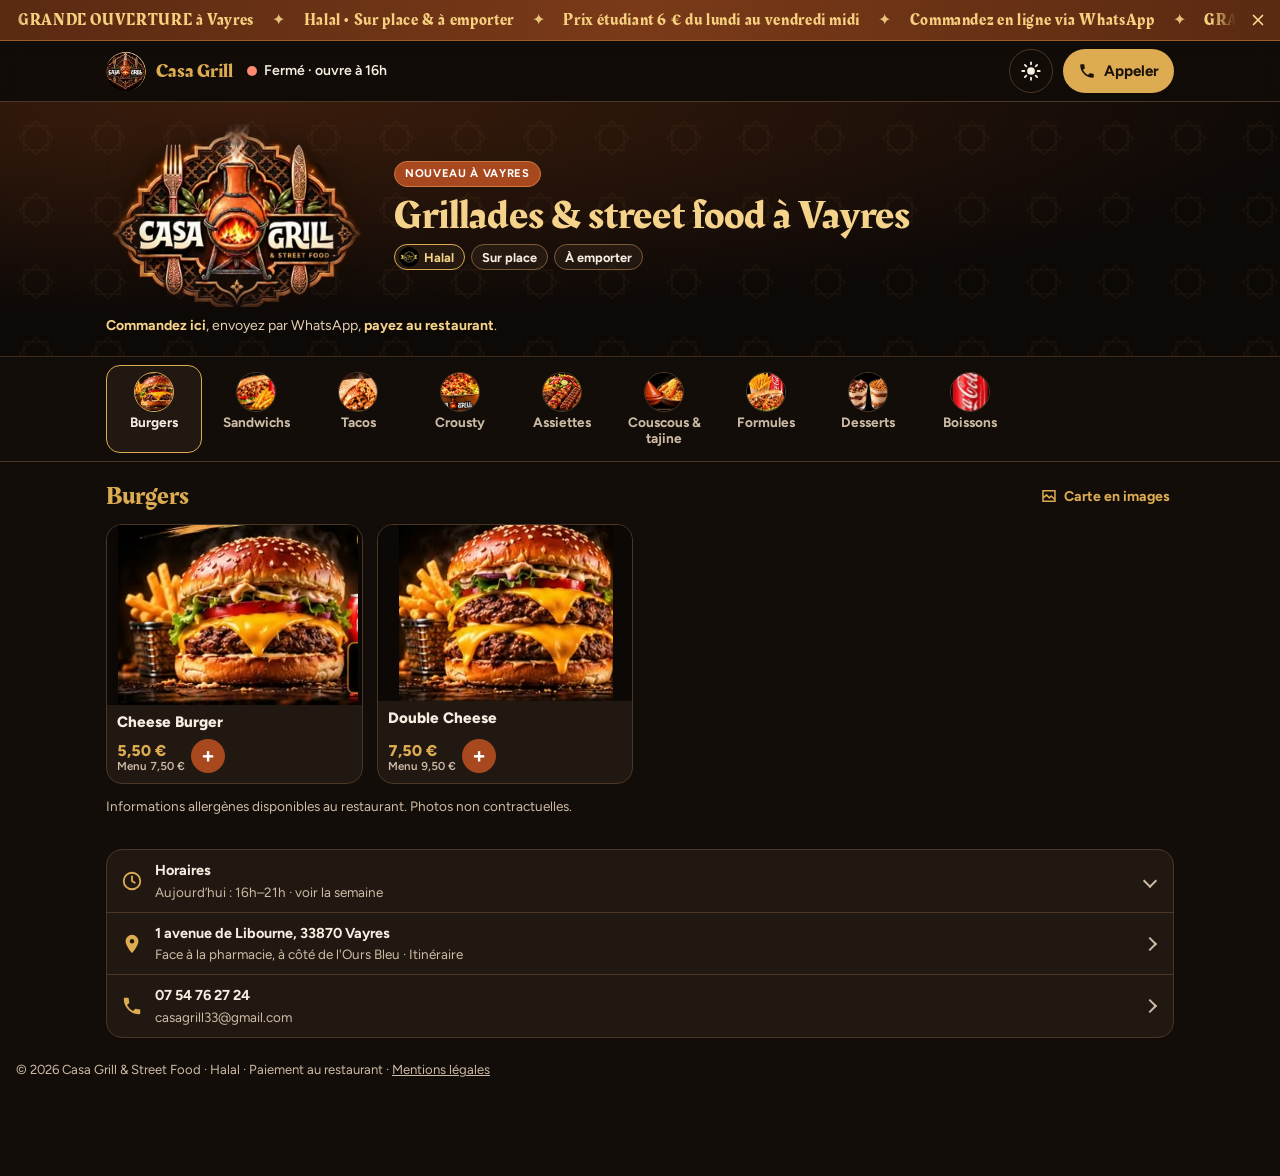
==== commit 5db94429: "Publication : refonte façon appli Co-Authored-By: Claude Opus 5.5 <noreply@anthropic.com> Claude-Ses" ====
--- a/index.html
+++ b/index.html
@@ -27,12 +27,12 @@
 <link rel="manifest" href="manifest.webmanifest">
 <link rel="preload" href="fonts/rakkas-latin.woff2" as="font" type="font/woff2" crossorigin>
 <link rel="preload" href="fonts/figtree-latin.woff2" as="font" type="font/woff2" crossorigin>
-<link rel="preload" as="image" href="img/logo-hero-sm.avif" type="image/avif" imagesrcset="img/logo-hero-sm.avif 320w, img/logo-hero.avif 640w" imagesizes="(min-width: 900px) 420px, min(72vw, 330px)" fetchpriority="high">
+<link rel="preload" as="image" href="img/logo-hero-sm.avif" type="image/avif" imagesrcset="img/logo-hero-sm.avif 320w, img/logo-hero.avif 640w" imagesizes="(min-width: 900px) 260px, 132px" fetchpriority="high">
 <script>
   // Thème : sombre par défaut, choix mémorisé.
   try { var t = localStorage.getItem('cg-theme'); if (t === 'light' || t === 'dark') document.documentElement.dataset.theme = t; } catch (e) {}
 </script>
-<style>@font-face{font-family:"Rakkas";src:url(fonts/rakkas-latin.woff2) format("woff2");font-weight:400;font-display:swap;unicode-range:U+0000-00FF,U+0131,U+0152-0153,U+02BB-02BC,U+02C6,U+02DA,U+02DC,U+2000-206F,U+20AC,U+2122,U+2212}@font-face{font-family:"Figtree";src:url(fonts/figtree-latin.woff2) format("woff2");font-weight:300 900;font-display:swap;unicode-range:U+0000-00FF,U+0131,U+0152-0153,U+02BB-02BC,U+02C6,U+02DA,U+02DC,U+2000-206F,U+20AC,U+2122,U+2212}:root{--bg:#120d09;--bg-2:#1a130e;--surface:#211812;--surface-2:#2c2018;--line:#4a3726;--text:#f7eee2;--muted:#cdbba5;--gold:#dcab52;--gold-2:#f0c879;--on-gold:#1b120a;--cta:#a8481e;--cta-hover:#bf5626;--on-cta:#fff;--wa:#1c8a4c;--ok:#4fc27d;--err:#ff8a73;--warn:#f0c879;--hero-bg:#0d0907;--hero-text:#f7eee2;--radius:14px;--radius-sm:10px;--header-h:60px;--font-display:"Rakkas",Georgia,"Times New Roman",serif;--font:"Figtree",system-ui,-apple-system,"Segoe UI",Roboto,sans-serif;--shadow:0 10px 30px rgba(0,0,0,.35);--star:url("data:image/svg+xml,%3Csvg xmlns='http://www.w3.org/2000/svg' width='72' height='72' viewBox='0 0 72 72'%3E%3Cg fill='none' stroke='%23dcab52' stroke-width='1.2'%3E%3Crect x='24' y='24' width='24' height='24'/%3E%3Crect x='24' y='24' width='24' height='24' transform='rotate(45 36 36)'/%3E%3C/g%3E%3C/svg%3E");color-scheme:dark}:root[data-theme="light"]{--bg:#faf4ea;--bg-2:#f3eadc;--surface:#fffaf3;--surface-2:#f1e5d3;--line:#dcc8ad;--text:#22170f;--muted:#5c4836;--gold:#82530e;--gold-2:#6e450a;--on-gold:#fff;--cta:#a8481e;--cta-hover:#8f3c17;--wa:#157a42;--ok:#1d7a45;--err:#b3261e;--warn:#7a4a00;--shadow:0 10px 30px rgba(70,40,10,.15);color-scheme:light}*,*::before,*::after{box-sizing:border-box}html{-webkit-text-size-adjust:100%;scroll-behavior:smooth;scroll-padding-top:calc(var(--header-h) + 64px)}@media (prefers-reduced-motion:reduce){html{scroll-behavior:auto}}body{margin:0;background:var(--bg);color:var(--text);font:400 1rem/1.5 var(--font);-webkit-font-smoothing:antialiased;overflow-x:hidden}body.cart-open{padding-bottom:0}img{max-width:100%;height:auto;display:block}a{color:var(--gold)}h1,h2,h3{font-family:var(--font-display);font-weight:400;line-height:1.1;margin:0}p{margin:0 0 .6em}button,input,select,textarea{font:inherit;color:inherit}:focus-visible{outline:3px solid var(--gold-2);outline-offset:2px;border-radius:6px}.sr-only{position:absolute!important;width:1px;height:1px;overflow:hidden;clip:rect(0 0 0 0);white-space:nowrap}.skip{position:absolute;left:8px;top:-60px;z-index:100;background:var(--gold);color:var(--on-gold);padding:10px 14px;border-radius:8px;font-weight:700}.skip:focus{top:8px}.wrap{width:100%;max-width:1100px;margin:0 auto;padding:0 16px}.nowrap{white-space:nowrap}.muted{color:var(--muted)}.center{text-align:center}.fine{font-size:.85rem;color:var(--muted);margin-top:12px}[hidden]{display:none!important}.btn{display:inline-flex;align-items:center;justify-content:center;gap:8px;min-height:48px;padding:0 20px;border-radius:999px;border:1.5px solid transparent;font-weight:700;text-decoration:none;cursor:pointer;white-space:nowrap;transition:background .15s,border-color .15s,transform .1s;-webkit-tap-highlight-color:transparent}.btn:active{transform:scale(.98)}.btn--sm{min-height:44px;padding:0 14px;font-size:.95rem}.btn--block{width:100%}.btn--primary{background:var(--cta);color:var(--on-cta)}.btn--primary:hover{background:var(--cta-hover)}.btn--ghost{background:transparent;border-color:var(--line);color:var(--text)}.btn--ghost:hover{border-color:var(--gold)}.btn--call{background:var(--gold);color:var(--on-gold)}.btn--wa{background:var(--wa);color:#fff;font-size:1.05rem;min-height:52px}.icon-btn{display:inline-grid;place-items:center;width:44px;height:44px;border-radius:50%;border:1.5px solid var(--line);background:transparent;cursor:pointer;color:var(--text);flex:none}.icon-btn:hover{border-color:var(--gold)}.row-btns{display:flex;flex-wrap:wrap;gap:10px;margin-top:14px}.row-btns--split>*{flex:1 1 0;min-width:0;padding:0 10px;font-size:.92rem}.marquee{position:relative;display:flex;align-items:center;min-height:40px;background:linear-gradient(90deg,#5a2a12,#7a3a18 50%,#5a2a12);color:#f6cf7f;font-family:var(--font-display);font-size:1rem;letter-spacing:.04em;overflow:hidden;border-bottom:1px solid #9b5a2a}.marquee__viewport{flex:1;overflow:hidden;mask-image:linear-gradient(90deg,transparent,#000 24px,#000 calc(100% - 24px),transparent);-webkit-mask-image:linear-gradient(90deg,transparent,#000 24px,#000 calc(100% - 24px),transparent)}.marquee__track{display:flex;width:max-content;animation:marquee var(--marquee-dur,30s) linear infinite}.marquee__group{display:flex;flex:none;align-items:center}.marquee__item{padding:0 18px;white-space:nowrap}.marquee__sep{color:#ffdc8f;opacity:.85}.marquee:hover .marquee__track,.marquee.is-paused .marquee__track{animation-play-state:paused}@keyframes marquee{from{transform:translate3d(0,0,0)}to{transform:translate3d(-50%,0,0)}}.marquee__close{flex:none;width:44px;height:40px;display:grid;place-items:center;background:transparent;border:0;color:#ffdc8f;cursor:pointer}.marquee.is-static .marquee__viewport{mask-image:none;-webkit-mask-image:none}.marquee.is-static .marquee__track{animation:none;width:auto;justify-content:center;padding:6px 0;text-align:center}.marquee.is-static .marquee__item{white-space:normal;font-size:.92rem;padding:0 4px 0 16px}@media (prefers-reduced-motion:reduce){.marquee__track{animation:none}}.site-header{position:sticky;top:0;z-index:40;background:color-mix(in srgb,var(--bg) 92%,transparent);backdrop-filter:saturate(1.4) blur(10px);-webkit-backdrop-filter:saturate(1.4) blur(10px);border-bottom:1px solid var(--line)}.site-header__inner{display:flex;align-items:center;gap:10px;height:var(--header-h)}.brand{display:flex;align-items:center;gap:10px;text-decoration:none;color:var(--text);flex:none;min-height:44px}.brand img{width:40px;height:40px;border-radius:50%}.brand__name{font-family:var(--font-display);font-size:1.25rem;color:var(--gold)}.status{display:flex;align-items:center;gap:7px;margin:0 auto 0 4px;font-size:.88rem;font-weight:600;line-height:1.15;min-width:0}.status__text{overflow:hidden;text-overflow:ellipsis;display:-webkit-box;-webkit-line-clamp:2;-webkit-box-orient:vertical}.status__dot{width:10px;height:10px;border-radius:50%;background:var(--muted);flex:none}.status.is-open .status__dot{background:var(--ok);box-shadow:0 0 0 4px color-mix(in srgb,var(--ok) 25%,transparent)}.status.is-closed .status__dot{background:var(--err)}.status.is-soon .status__dot{background:var(--warn)}#theme-toggle .i-moon{display:none}:root[data-theme="light"] #theme-toggle .i-sun{display:none}:root[data-theme="light"] #theme-toggle .i-moon{display:block}@media (max-width:420px){.brand__name{display:none}.btn--call span{display:none}.btn--call{width:44px;padding:0}}.hero{position:relative;background:radial-gradient(120% 80% at 50% 0%,#3a1c0c 0%,var(--hero-bg) 60%);color:var(--hero-text);overflow:hidden;isolation:isolate}.hero::before{content:"";position:absolute;inset:0;background:var(--star) 0 0/72px 72px;opacity:.07;z-index:-1}.hero::after{content:"";position:absolute;left:0;right:0;bottom:0;height:40px;background:linear-gradient(transparent,var(--bg));z-index:-1}.hero__inner{display:grid;justify-items:center;text-align:center;gap:6px;padding-top:14px;padding-bottom:28px}.hero__logo img{width:min(72vw,330px);height:auto;aspect-ratio:640/450}.hero h1{font-size:clamp(1.9rem,7.4vw,3.2rem);color:#f6d38a;text-wrap:balance;margin:2px 0 10px}.hero .btn--ghost{color:var(--hero-text);border-color:#6b4c33}.hero__ctas{display:flex;flex-wrap:wrap;gap:10px;justify-content:center}.hero__ctas .btn--primary{flex:1 0 100%;max-width:360px;font-size:1.05rem}.hero__ctas .btn--ghost{flex:1 1 0;max-width:175px}.badges{display:flex;flex-wrap:wrap;justify-content:center;gap:8px;list-style:none;padding:0;margin:0 0 16px}.pill{display:inline-flex;align-items:center;gap:6px;min-height:32px;padding:4px 12px;border-radius:999px;border:1px solid #7b5a37;background:rgba(255,220,150,.06);font-size:.9rem;font-weight:600;color:#f7eee2}.pill--halal{border-color:#dcab52;color:#f6d38a}.pill--halal img{width:22px;height:22px;border-radius:50%}.pill--new{background:#a8481e;border-color:#d2753f;color:#fff;text-transform:uppercase;letter-spacing:.06em;font-size:.78rem}.hero__news{display:grid;justify-items:center;gap:6px;margin:4px 0 8px}.hero__news-msg{font-family:var(--font-display);font-size:clamp(1.15rem,4.6vw,1.6rem);color:#ffdc8f;margin:0}.countdown{display:grid;gap:4px;margin:0;font-size:.85rem;color:#e3cfb3}.countdown__units{display:flex;gap:8px;justify-content:center}.countdown__units>span{min-width:58px;padding:6px 6px 4px;border:1px solid #6b4c33;border-radius:10px;background:rgba(0,0,0,.35)}.countdown b{display:block;font-family:var(--font-display);font-weight:400;font-size:1.5rem;color:#f6d38a;font-variant-numeric:tabular-nums;line-height:1}@media (min-width:900px){.hero__inner{grid-template-columns:420px 1fr;text-align:left;justify-items:start;align-items:center;gap:40px;padding-top:36px;padding-bottom:56px}.hero__logo img{width:420px}.hero__news{justify-items:start}.badges,.hero__ctas{justify-content:flex-start}.hero__ctas .btn--primary{flex:0 0 auto}.hero__ctas .btn--ghost{flex:0 0 auto;max-width:none}}.section-title{font-size:clamp(1.8rem,6vw,2.5rem);color:var(--gold);display:flex;align-items:center;gap:14px}.section-title::after{content:"";flex:1;height:1px;background:linear-gradient(90deg,var(--gold),transparent);opacity:.6}.menu-section{padding:18px 0 32px}.menu-head{display:grid;gap:8px;justify-items:start;margin-bottom:12px}.menu-head .section-title{width:100%}.menu-head__sub{color:var(--muted);margin:0}.tabs{position:sticky;top:var(--header-h);z-index:30;background:var(--bg);border-bottom:1px solid var(--line)}.tabs__scroller{display:flex;gap:8px;overflow-x:auto;scrollbar-width:none;padding:10px 16px;max-width:1100px;margin:0 auto;scroll-behavior:smooth;--fade-l:0px;--fade-r:28px;mask-image:linear-gradient(90deg,transparent 0,#000 var(--fade-l),#000 calc(100% - var(--fade-r)),transparent 100%);-webkit-mask-image:linear-gradient(90deg,transparent 0,#000 var(--fade-l),#000 calc(100% - var(--fade-r)),transparent 100%)}.tabs__scroller::-webkit-scrollbar{display:none}.tabs__scroller.at-start{--fade-l:0px}.tabs__scroller:not(.at-start){--fade-l:28px}.tabs__scroller.at-end{--fade-r:0px}.tab{flex:none;min-height:44px;padding:0 16px;border-radius:999px;border:1.5px solid var(--line);background:var(--surface);color:var(--text);font-weight:700;text-decoration:none;display:inline-flex;align-items:center;white-space:nowrap}.tab[aria-current="true"]{background:var(--gold);border-color:var(--gold);color:var(--on-gold)}.cat{padding-top:26px}.cat__title{font-size:1.75rem;color:var(--gold);margin-bottom:4px}.cat__note{color:var(--muted);font-size:.93rem;margin:0 0 12px;max-width:70ch}.cat__banner{border-radius:var(--radius);overflow:hidden;margin:0 0 12px;background:#000;aspect-ratio:820/360}.cat__banner img{width:100%;height:100%;object-fit:cover}.cat__banner--boissons{aspect-ratio:535/200;max-width:560px}.items{list-style:none;margin:0;padding:0;display:grid;gap:12px}@media (min-width:700px){.items{grid-template-columns:repeat(2,1fr)}}@media (min-width:1000px){.items{grid-template-columns:repeat(3,1fr)}}.item{display:grid;grid-template-columns:auto 1fr;grid-template-areas:"img body" "act act";gap:10px 12px;padding:12px;border-radius:var(--radius);background:var(--surface);border:1px solid var(--line)}.item--noimg{grid-template-columns:1fr;grid-template-areas:"body" "act"}.item__img{grid-area:img;width:104px;height:78px;border-radius:var(--radius-sm);overflow:hidden;background:#000}.item__img img{width:100%;height:100%;object-fit:cover}.item__body{grid-area:body;min-width:0;align-self:center}.item__name{font-family:var(--font);font-weight:800;font-size:1.05rem;line-height:1.25;margin:0}.item__desc{color:var(--muted);font-size:.9rem;margin:2px 0 0}.item__acts{grid-area:act;display:flex;gap:8px}.add{flex:1 1 0;min-width:0;display:flex;align-items:center;justify-content:space-between;gap:6px;min-height:46px;padding:0 12px 0 14px;border-radius:12px;border:1.5px solid var(--line);background:var(--bg-2);cursor:pointer;font-weight:700;white-space:nowrap}.add:hover{border-color:var(--gold)}.add__label{overflow:hidden;text-overflow:ellipsis}.add__price{color:var(--gold);font-variant-numeric:tabular-nums}.add__plus{display:inline-grid;place-items:center;width:24px;height:24px;border-radius:50%;background:var(--gold);color:var(--on-gold);font-size:1.1rem;line-height:1;flex:none}.add.is-added{border-color:var(--ok)}.add--menu{border-color:color-mix(in srgb,var(--gold) 55%,var(--line))}.info-section{padding:8px 0 40px}.info-grid{display:grid;gap:16px}@media (min-width:860px){.info-grid{grid-template-columns:1fr 1.2fr}}.card{background:var(--surface);border:1px solid var(--line);border-radius:var(--radius);padding:18px}.card .section-title{font-size:1.9rem;margin-bottom:12px}.hours{width:100%;border-collapse:collapse}.hours th,.hours td{padding:10px 8px;text-align:left;border-bottom:1px solid var(--line)}.hours th{font-weight:600}.hours td{text-align:right;font-variant-numeric:tabular-nums}.hours tr.is-today{background:color-mix(in srgb,var(--gold) 16%,transparent)}.hours tr.is-today th{color:var(--gold);font-weight:800}.hours tr.is-today th::after{content:" · aujourd'hui";font-weight:600;font-size:.85em}.closures{margin-top:12px;color:var(--warn);font-weight:600}.addr{font-style:normal;display:grid;gap:2px;margin-bottom:12px}.addr span{color:var(--muted)}.map{position:relative;aspect-ratio:16/10;border-radius:var(--radius-sm);overflow:hidden;background:var(--surface-2) var(--star) 0 0/48px 48px;border:1px solid var(--line)}.map iframe{position:absolute;inset:0;width:100%;height:100%;border:0}.map__load{position:absolute;inset:0;display:grid;place-content:center;justify-items:center;gap:8px;background:color-mix(in srgb,var(--surface-2) 80%,transparent);border:0;cursor:pointer;color:var(--text);font-weight:700}.map__load svg{color:var(--gold)}.site-footer{border-top:1px solid var(--line);background:var(--bg-2);padding:28px 0 calc(110px + env(safe-area-inset-bottom))}.footer-grid{display:grid;gap:20px}@media (min-width:760px){.footer-grid{grid-template-columns:repeat(4,1fr)}}.footer-brand{font-family:var(--font-display);font-size:1.4rem;color:var(--gold)}.footer-h{font-weight:800;margin-bottom:4px}.site-footer a{display:inline-flex;align-items:center;min-height:32px}.site-footer .row-btns{margin-top:6px}.site-footer .row-btns .btn{min-height:44px}.copyright{font-size:.85rem;color:var(--muted);margin-top:18px}.cartbar{position:fixed;left:0;right:0;bottom:0;z-index:50;padding:10px 12px calc(10px + env(safe-area-inset-bottom));background:linear-gradient(transparent,color-mix(in srgb,var(--bg) 85%,transparent) 30%);pointer-events:none}.cartbar__btn{pointer-events:auto;display:flex;align-items:center;gap:12px;width:100%;max-width:560px;margin:0 auto;min-height:56px;padding:0 18px 0 10px;border:0;border-radius:999px;background:var(--cta);color:#fff;font-weight:800;font-size:1.02rem;cursor:pointer;box-shadow:var(--shadow);white-space:nowrap}.cartbar__btn:hover{background:var(--cta-hover)}.cartbar__count{display:inline-grid;place-items:center;min-width:34px;height:34px;padding:0 8px;border-radius:999px;background:#fff;color:#8a3a17;font-variant-numeric:tabular-nums;flex:none}.cartbar__label{flex:1;min-width:0;text-align:left;overflow:hidden;text-overflow:ellipsis}.cartbar__total{flex:none;font-variant-numeric:tabular-nums}.xs-show{display:none}@media (max-width:359px){.xs-hide{display:none}.xs-show{display:inline}}.cartbar.bump .cartbar__count{animation:bump .35s}@keyframes bump{50%{transform:scale(1.25)}}@media (prefers-reduced-motion:reduce){.cartbar.bump .cartbar__count{animation:none}}dialog{color:var(--text)}.sheet{padding:0;border:0;margin:auto auto 0;width:100%;max-width:560px;max-height:min(88dvh,780px);border-radius:20px 20px 0 0;background:var(--surface);box-shadow:var(--shadow);overflow:hidden}.sheet--tall{max-height:94dvh}.sheet::backdrop{background:rgba(0,0,0,.6)}.sheet[open]{animation:sheet-up .22s ease-out}@keyframes sheet-up{from{transform:translateY(40px);opacity:.4}}@media (prefers-reduced-motion:reduce){.sheet[open]{animation:none}}@media (min-width:700px){.sheet{margin:auto;border-radius:20px}}.sheet__inner{display:flex;flex-direction:column;max-height:inherit}.sheet__head{display:flex;align-items:center;justify-content:space-between;gap:12px;padding:14px 16px 10px;border-bottom:1px solid var(--line)}.sheet__head h2{font-size:1.5rem;color:var(--gold)}.sheet__body{padding:14px 16px;overflow-y:auto;overscroll-behavior:contain;flex:1 1 auto}.sheet__foot{padding:12px 16px calc(14px + env(safe-area-inset-bottom));border-top:1px solid var(--line);display:grid;gap:10px;background:var(--surface)}.sheet__foot .row-btns{margin-top:0}.sheet__foot .fine{margin:0}.choice-group{border:0;padding:0;margin:0 0 16px}.choice-group legend{font-weight:800;margin-bottom:8px;padding:0}.choice-opts{display:grid;grid-template-columns:repeat(2,1fr);gap:8px}.choice-opts--wide{grid-template-columns:1fr}.opt{position:relative}.opt input{position:absolute;opacity:0;inset:0;width:100%;height:100%;margin:0;cursor:pointer}.opt span{display:flex;align-items:center;justify-content:space-between;gap:6px;min-height:48px;padding:8px 12px;border-radius:12px;border:1.5px solid var(--line);background:var(--bg-2);font-weight:600}.opt input:checked+span{border-color:var(--gold);background:color-mix(in srgb,var(--gold) 18%,var(--bg-2))}.opt input:checked+span::after{content:"✓";color:var(--gold);font-weight:900}.opt input:focus-visible+span{outline:3px solid var(--gold-2);outline-offset:2px}.opt small{color:var(--muted);font-weight:600}.choice-err{color:var(--err);font-weight:600;font-size:.9rem;margin:-6px 0 12px}.lines{list-style:none;margin:0 0 12px;padding:0}.line{display:grid;grid-template-columns:1fr auto;gap:4px 10px;padding:12px 0;border-bottom:1px solid var(--line)}.line__name{font-weight:800}.line__opts{color:var(--muted);font-size:.88rem;grid-column:1}.line__price{font-weight:800;color:var(--gold);text-align:right;font-variant-numeric:tabular-nums}.qty{display:flex;align-items:center;gap:6px;grid-column:2;grid-row:2 / span 2;justify-self:end;align-self:end}.qty button{width:44px;height:44px;border-radius:50%;border:1.5px solid var(--line);background:var(--bg-2);font-size:1.3rem;font-weight:700;cursor:pointer;display:grid;place-items:center}.qty output{min-width:22px;text-align:center;font-weight:800;font-variant-numeric:tabular-nums}.empty{color:var(--muted);text-align:center;padding:20px 0}.order-form{display:grid;gap:14px}.seg{display:grid;grid-template-columns:1fr 1fr;gap:8px;border:0;padding:0;margin:0}.seg legend{font-weight:800;margin-bottom:6px;padding:0}.seg label{position:relative}.seg input{position:absolute;opacity:0;inset:0;margin:0;cursor:pointer}.seg span{display:grid;place-items:center;min-height:48px;border-radius:12px;border:1.5px solid var(--line);background:var(--bg-2);font-weight:700}.seg input:checked+span{border-color:var(--gold);background:color-mix(in srgb,var(--gold) 18%,var(--bg-2))}.seg input:focus-visible+span{outline:3px solid var(--gold-2);outline-offset:2px}.field{display:grid;gap:6px}.field label{font-weight:800}.field label .muted{font-weight:500;font-size:.88rem}.field input,.field select,.field textarea{width:100%;min-height:48px;padding:10px 12px;border-radius:12px;border:1.5px solid var(--line);background:var(--bg-2);font-size:16px}.field textarea{resize:vertical}.field input:focus,.field select:focus,.field textarea:focus{border-color:var(--gold);outline:none;box-shadow:0 0 0 3px color-mix(in srgb,var(--gold) 35%,transparent)}.field [aria-invalid="true"]{border-color:var(--err)}.err{color:var(--err);font-size:.88rem;font-weight:600;margin:0}.hint{color:var(--muted);font-size:.88rem;margin:0}.warn{color:var(--warn);font-size:.9rem;font-weight:600;margin:0;padding:8px 10px;border:1px solid currentColor;border-radius:10px}.total-line{display:flex;justify-content:space-between;align-items:baseline;margin:0;font-size:1.1rem}.total-line strong{font-size:1.35rem;color:var(--gold);font-variant-numeric:tabular-nums}.sent-icon{display:grid;place-items:center;width:64px;height:64px;margin:6px auto 10px;border-radius:50%;background:var(--wa);color:#fff;font-size:2rem;font-weight:900}#sent-title{font-size:1.6rem;color:var(--gold);margin-bottom:10px}.lightbox{padding:0;border:0;width:100vw;max-width:100vw;height:100dvh;max-height:100dvh;margin:0;background:#0b0806;color:#f7eee2}.lightbox::backdrop{background:#000}.lightbox[open]{display:flex;flex-direction:column}.lightbox__head{display:flex;align-items:center;gap:12px;padding:10px 12px 10px 16px;padding-top:calc(10px + env(safe-area-inset-top))}.lightbox__head h2{font-size:1.35rem;color:#f6d38a;margin-right:auto}.lightbox__head .icon-btn{color:#f7eee2;border-color:#6b4c33}.lightbox__hint{margin:0;font-size:.85rem;color:#cdbba5}@media (max-width:480px){.lightbox__hint{font-size:.78rem;max-width:120px;line-height:1.2}}.lightbox__track{flex:1;display:flex;gap:12px;overflow-x:auto;scroll-snap-type:x mandatory;padding:0 12px calc(12px + env(safe-area-inset-bottom));overscroll-behavior:contain}.lightbox__track figure{flex:0 0 100%;margin:0;scroll-snap-align:center;display:flex;overflow:auto;border-radius:12px;background:#000}.zoomable{padding:0;border:0;background:none;cursor:zoom-in;margin:auto;display:block;width:100%;height:100%}.zoomable img{width:100%;height:100%;object-fit:contain}.zoomable.is-zoomed{cursor:zoom-out;width:auto;height:auto;margin:0}.zoomable.is-zoomed img{width:auto;max-width:none;height:auto;min-width:220%}@media (min-width:900px){.zoomable.is-zoomed img{min-width:140%}}.toast{position:fixed;left:50%;bottom:calc(84px + env(safe-area-inset-bottom));transform:translate(-50%,20px);z-index:60;max-width:calc(100% - 32px);padding:10px 16px;border-radius:999px;background:var(--text);color:var(--bg);font-weight:700;box-shadow:var(--shadow);opacity:0;pointer-events:none;transition:opacity .2s,transform .2s;width:max-content;text-align:center;border-radius:16px}.toast.is-on{opacity:1;transform:translate(-50%,0)}.notice{padding:12px;border:1px solid var(--line);border-radius:var(--radius-sm)}.legal{padding:28px 0 60px;max-width:760px}.legal h1{font-size:2.2rem;color:var(--gold);margin-bottom:18px}.legal h2{font-size:1.5rem;color:var(--gold);margin:28px 0 8px}.legal p,.legal li{color:var(--text)}.todo{background:color-mix(in srgb,var(--warn) 22%,transparent);padding:0 4px;border-radius:4px}</style>
+<style>@font-face{font-family:"Rakkas";src:url(fonts/rakkas-latin.woff2) format("woff2");font-weight:400;font-display:swap;unicode-range:U+0000-00FF,U+0131,U+0152-0153,U+02BB-02BC,U+02C6,U+02DA,U+02DC,U+2000-206F,U+20AC,U+2122,U+2212}@font-face{font-family:"Figtree";src:url(fonts/figtree-latin.woff2) format("woff2");font-weight:300 900;font-display:swap;unicode-range:U+0000-00FF,U+0131,U+0152-0153,U+02BB-02BC,U+02C6,U+02DA,U+02DC,U+2000-206F,U+20AC,U+2122,U+2212}:root{--bg:#120d09;--bg-2:#1a130e;--surface:#211812;--surface-2:#2c2018;--line:#4a3726;--text:#f7eee2;--muted:#cdbba5;--gold:#dcab52;--gold-2:#f0c879;--on-gold:#1b120a;--cta:#a8481e;--cta-hover:#bf5626;--on-cta:#fff;--wa:#1c8a4c;--ok:#4fc27d;--err:#ff8a73;--warn:#f0c879;--hero-bg:#0d0907;--hero-text:#f7eee2;--radius:14px;--radius-sm:10px;--header-h:60px;--font-display:"Rakkas",Georgia,"Times New Roman",serif;--font:"Figtree",system-ui,-apple-system,"Segoe UI",Roboto,sans-serif;--shadow:0 10px 30px rgba(0,0,0,.35);--star:url("data:image/svg+xml,%3Csvg xmlns='http://www.w3.org/2000/svg' width='72' height='72' viewBox='0 0 72 72'%3E%3Cg fill='none' stroke='%23dcab52' stroke-width='1.2'%3E%3Crect x='24' y='24' width='24' height='24'/%3E%3Crect x='24' y='24' width='24' height='24' transform='rotate(45 36 36)'/%3E%3C/g%3E%3C/svg%3E");color-scheme:dark}:root[data-theme="light"]{--bg:#faf4ea;--bg-2:#f3eadc;--surface:#fffaf3;--surface-2:#f1e5d3;--line:#dcc8ad;--text:#22170f;--muted:#5c4836;--gold:#82530e;--gold-2:#6e450a;--on-gold:#fff;--cta:#a8481e;--cta-hover:#8f3c17;--wa:#157a42;--ok:#1d7a45;--err:#b3261e;--warn:#7a4a00;--shadow:0 10px 30px rgba(70,40,10,.15);color-scheme:light}*,*::before,*::after{box-sizing:border-box}html{-webkit-text-size-adjust:100%;scroll-behavior:smooth;scroll-padding-top:calc(var(--header-h) + 64px)}@media (prefers-reduced-motion:reduce){html{scroll-behavior:auto}}body{margin:0;background:var(--bg);color:var(--text);font:400 1rem/1.5 var(--font);-webkit-font-smoothing:antialiased;overflow-x:hidden}body.cart-open{padding-bottom:0}img{max-width:100%;height:auto;display:block}a{color:var(--gold)}h1,h2,h3{font-family:var(--font-display);font-weight:400;line-height:1.1;margin:0}p{margin:0 0 .6em}button,input,select,textarea{font:inherit;color:inherit}:focus-visible{outline:3px solid var(--gold-2);outline-offset:2px;border-radius:6px}.sr-only{position:absolute!important;width:1px;height:1px;overflow:hidden;clip:rect(0 0 0 0);white-space:nowrap}.skip{position:absolute;left:8px;top:-60px;z-index:100;background:var(--gold);color:var(--on-gold);padding:10px 14px;border-radius:8px;font-weight:700}.skip:focus{top:8px}.wrap{width:100%;max-width:1100px;margin:0 auto;padding:0 16px}.nowrap{white-space:nowrap}.muted{color:var(--muted)}.center{text-align:center}.fine{font-size:.85rem;color:var(--muted);margin-top:12px}[hidden]{display:none!important}.btn{display:inline-flex;align-items:center;justify-content:center;gap:8px;min-height:48px;padding:0 20px;border-radius:999px;border:1.5px solid transparent;font-weight:700;text-decoration:none;cursor:pointer;white-space:nowrap;transition:background .15s,border-color .15s,transform .1s;-webkit-tap-highlight-color:transparent}.btn:active{transform:scale(.98)}.btn--sm{min-height:44px;padding:0 14px;font-size:.95rem}.btn--block{width:100%}.btn--primary{background:var(--cta);color:var(--on-cta)}.btn--primary:hover{background:var(--cta-hover)}.btn--ghost{background:transparent;border-color:var(--line);color:var(--text)}.btn--ghost:hover{border-color:var(--gold)}.btn--call{background:var(--gold);color:var(--on-gold)}.btn--wa{background:var(--wa);color:#fff;font-size:1.05rem;min-height:52px}.icon-btn{display:inline-grid;place-items:center;width:44px;height:44px;border-radius:50%;border:1.5px solid var(--line);background:transparent;cursor:pointer;color:var(--text);flex:none}.icon-btn:hover{border-color:var(--gold)}.row-btns{display:flex;flex-wrap:wrap;gap:10px;margin-top:14px}.row-btns--split>*{flex:1 1 0;min-width:0;padding:0 10px;font-size:.92rem}.marquee{position:relative;display:flex;align-items:center;min-height:40px;background:linear-gradient(90deg,#5a2a12,#7a3a18 50%,#5a2a12);color:#f6cf7f;font-family:var(--font-display);font-size:1rem;letter-spacing:.04em;overflow:hidden;border-bottom:1px solid #9b5a2a}.marquee__viewport{flex:1;overflow:hidden;mask-image:linear-gradient(90deg,transparent,#000 24px,#000 calc(100% - 24px),transparent);-webkit-mask-image:linear-gradient(90deg,transparent,#000 24px,#000 calc(100% - 24px),transparent)}.marquee__track{display:flex;width:max-content;animation:marquee var(--marquee-dur,30s) linear infinite}.marquee__group{display:flex;flex:none;align-items:center}.marquee__item{padding:0 18px;white-space:nowrap}.marquee__sep{color:#ffdc8f;opacity:.85}.marquee:hover .marquee__track,.marquee.is-paused .marquee__track{animation-play-state:paused}@keyframes marquee{from{transform:translate3d(0,0,0)}to{transform:translate3d(-50%,0,0)}}.marquee__close{flex:none;width:44px;height:40px;display:grid;place-items:center;background:transparent;border:0;color:#ffdc8f;cursor:pointer}.marquee.is-static .marquee__viewport{mask-image:none;-webkit-mask-image:none}.marquee.is-static .marquee__track{animation:none;width:auto;justify-content:center;padding:6px 0;text-align:center}.marquee.is-static .marquee__item{white-space:normal;font-size:.92rem;padding:0 4px 0 16px}@media (prefers-reduced-motion:reduce){.marquee__track{animation:none}}.site-header{position:sticky;top:0;z-index:40;background:color-mix(in srgb,var(--bg) 92%,transparent);backdrop-filter:saturate(1.4) blur(10px);-webkit-backdrop-filter:saturate(1.4) blur(10px);border-bottom:1px solid var(--line)}.site-header__inner{display:flex;align-items:center;gap:10px;height:var(--header-h)}.brand{display:flex;align-items:center;gap:10px;text-decoration:none;color:var(--text);flex:none;min-height:44px}.brand img{width:40px;height:40px;border-radius:50%}.brand__name{font-family:var(--font-display);font-size:1.25rem;color:var(--gold)}.status{color:var(--text);text-decoration:none;min-height:44px;display:flex;align-items:center;gap:7px;margin:0 auto 0 4px;font-size:.88rem;font-weight:600;line-height:1.15;min-width:0}.status__text{overflow:hidden;text-overflow:ellipsis;display:-webkit-box;-webkit-line-clamp:2;-webkit-box-orient:vertical}.status__dot{width:10px;height:10px;border-radius:50%;background:var(--muted);flex:none}.status.is-open .status__dot{background:var(--ok);box-shadow:0 0 0 4px color-mix(in srgb,var(--ok) 25%,transparent)}.status.is-closed .status__dot{background:var(--err)}.status.is-soon .status__dot{background:var(--warn)}#theme-toggle .i-moon{display:none}:root[data-theme="light"] #theme-toggle .i-sun{display:none}:root[data-theme="light"] #theme-toggle .i-moon{display:block}@media (max-width:420px){.brand__name{display:none}.btn--call span{display:none}.btn--call{width:44px;padding:0}}.hero{position:relative;background:radial-gradient(120% 120% at 20% 0%,#3a1c0c 0%,var(--hero-bg) 70%);color:var(--hero-text);overflow:hidden;isolation:isolate;border-bottom:1px solid #3a2a1c}.hero::before{content:"";position:absolute;inset:0;background:var(--star) 0 0/72px 72px;opacity:.07;z-index:-1}.hero__inner{display:flex;align-items:center;gap:12px;padding-top:12px;padding-bottom:6px}.hero__logo{flex:none}.hero__logo img{width:112px;height:auto;aspect-ratio:640/450}.hero__text{display:grid;gap:6px;min-width:0}.hero h1{font-size:clamp(1.25rem,5.2vw,2.6rem);color:#f6d38a;text-wrap:balance;margin:0}.badges{display:flex;flex-wrap:wrap;gap:6px;list-style:none;padding:0;margin:0}.pill{display:inline-flex;align-items:center;gap:5px;min-height:26px;padding:2px 10px;border-radius:999px;border:1px solid #7b5a37;background:rgba(255,220,150,.06);font-size:.8rem;font-weight:700;color:#f7eee2}.pill--halal{border-color:#dcab52;color:#f6d38a;padding-left:4px}.pill--halal img{width:20px;height:20px;border-radius:50%}.pill--new{background:#a8481e;border-color:#d2753f;color:#fff;text-transform:uppercase;letter-spacing:.06em;font-size:.7rem}.hero__news{margin:0}.hero__how{padding-bottom:12px}.hero__how p{margin:0;font-size:.88rem;color:#e3cfb3}.hero__how b{color:#f6d38a}.countdown{display:flex;flex-wrap:wrap;align-items:center;gap:6px;margin:0;font-size:.78rem;color:#e3cfb3}.countdown__units{display:flex;gap:4px}.countdown__units>span{padding:2px 6px;border:1px solid #6b4c33;border-radius:8px;background:rgba(0,0,0,.35)}.countdown b{font-family:var(--font-display);font-weight:400;font-size:1rem;color:#f6d38a;font-variant-numeric:tabular-nums}@media (min-width:900px){.hero__inner{gap:28px;padding-top:22px;padding-bottom:8px}.hero__logo img{width:260px}.hero__how{padding-bottom:20px}}.tabs{position:sticky;top:var(--header-h);z-index:30;background:var(--bg);border-bottom:1px solid var(--line)}.tabs__scroller{display:flex;gap:6px;overflow-x:auto;scrollbar-width:none;padding:8px 16px;max-width:1100px;margin:0 auto;--fade-l:0px;--fade-r:28px;mask-image:linear-gradient(90deg,transparent 0,#000 var(--fade-l),#000 calc(100% - var(--fade-r)),transparent 100%);-webkit-mask-image:linear-gradient(90deg,transparent 0,#000 var(--fade-l),#000 calc(100% - var(--fade-r)),transparent 100%)}.tabs__scroller::-webkit-scrollbar{display:none}.tabs__scroller:not(.at-start){--fade-l:28px}.tabs__scroller.at-end{--fade-r:0px}.tab{flex:none;display:grid;justify-items:center;align-content:start;gap:3px;width:78px;min-height:72px;padding:6px 4px;border-radius:14px;border:1.5px solid transparent;background:transparent;cursor:pointer;font-weight:700;font-size:.76rem;line-height:1.15;text-align:center;color:var(--muted)}.tab img{width:40px;height:40px;border-radius:50%;object-fit:cover;background:#000;border:1.5px solid var(--line)}.tab[aria-selected="true"]{color:var(--text);background:var(--surface);border-color:var(--gold)}.tab[aria-selected="true"] img{border-color:var(--gold)}@media (min-width:900px){.tab{width:96px;font-size:.85rem}}.menu-section{padding:0 0 18px}.panel{padding-top:12px}.panel__head{display:flex;align-items:center;justify-content:space-between;gap:10px;margin-bottom:6px}.panel__title{font-size:1.6rem;color:var(--gold)}.panel__note{color:var(--muted);font-size:.88rem;margin:0 0 10px;padding:8px 12px;border-radius:10px;background:var(--surface);border:1px solid var(--line)}.link-btn{display:inline-flex;align-items:center;gap:6px;min-height:44px;padding:0 4px;border:0;background:none;color:var(--gold);font-weight:700;font-size:.88rem;cursor:pointer;white-space:nowrap}.grid{list-style:none;margin:0;padding:0;display:grid;grid-template-columns:repeat(2,minmax(0,1fr));gap:10px}.grid--3{grid-template-columns:repeat(3,minmax(0,1fr));gap:8px}.grid--3 .tile__img{aspect-ratio:3/4}.grid--3 .tile__name{font-size:.86rem}@media (min-width:700px){.grid{grid-template-columns:repeat(3,minmax(0,1fr))}.grid--3{grid-template-columns:repeat(5,minmax(0,1fr))}}@media (min-width:1000px){.grid{grid-template-columns:repeat(4,minmax(0,1fr));gap:14px}.grid--3{grid-template-columns:repeat(7,minmax(0,1fr))}}.grid>li{display:flex}.tile{display:flex;flex-direction:column;width:100%;padding:0 0 10px;border-radius:16px;border:1px solid var(--line);background:var(--surface);text-align:left;cursor:pointer;overflow:hidden;transition:border-color .15s,transform .1s}.tile:hover{border-color:var(--gold)}.tile:active{transform:scale(.98)}.tile__img{position:relative;display:block;aspect-ratio:16/11;background:#0b0806;margin-bottom:8px}.tile__pic,.tile__pic img{display:block;width:100%;height:100%}.tile__pic img{object-fit:contain}.tile__badge{position:absolute;left:6px;top:6px;padding:2px 8px;border-radius:999px;background:#a8481e;color:#fff;font-size:.7rem;font-weight:800}.tile__name{padding:0 10px;font-weight:800;font-size:.95rem;line-height:1.2}.tile__desc{padding:2px 10px 0;color:var(--muted);font-size:.78rem;line-height:1.3;display:-webkit-box;-webkit-line-clamp:2;-webkit-box-orient:vertical;overflow:hidden}.tile__foot{display:flex;align-items:flex-end;justify-content:space-between;gap:6px;margin-top:auto;padding:8px 10px 0}.tile__price{display:grid;font-weight:800;color:var(--gold);font-variant-numeric:tabular-nums;font-size:.98rem;line-height:1.15}.tile__price small{color:var(--muted);font-weight:600;font-size:.72rem}.tile__plus{display:grid;place-items:center;width:34px;height:34px;flex:none;border-radius:50%;background:var(--cta);color:#fff;font-size:1.4rem;line-height:1;font-weight:700}.infos{padding:6px 0 18px}.info-card{background:var(--surface);border:1px solid var(--line);border-radius:16px;overflow:hidden}.info-row{display:flex;align-items:center;gap:12px;min-height:60px;padding:10px 14px;border-top:1px solid var(--line);color:var(--text);text-decoration:none}.info-card>.info-row:first-child{border-top:0}details.info-row{display:block;padding:0}details.info-row summary{display:flex;align-items:center;gap:12px;min-height:60px;padding:10px 14px;cursor:pointer;list-style:none}details.info-row summary::-webkit-details-marker{display:none}.info-row svg{color:var(--gold);flex:none}.info-row__text{display:grid;flex:1;min-width:0;font-size:.9rem}.info-row__text span{color:var(--muted);font-size:.84rem}.chev{width:10px;height:10px;border-right:2px solid var(--muted);border-bottom:2px solid var(--muted);transform:rotate(45deg);flex:none;margin-right:4px;transition:transform .2s}details[open] .chev{transform:rotate(-135deg)}.chev--out{transform:rotate(-45deg)}details .hours{margin:0 14px 12px;width:calc(100% - 28px)}.info-row--links{flex-wrap:wrap}.info-row--links .row-btns{margin:0}.hours{width:100%;border-collapse:collapse;font-size:.92rem}.hours th,.hours td{padding:8px 6px;text-align:left;border-bottom:1px solid var(--line)}.hours th{font-weight:600}.hours td{text-align:right;font-variant-numeric:tabular-nums}.hours tr.is-today{background:color-mix(in srgb,var(--gold) 16%,transparent)}.hours tr.is-today th{color:var(--gold);font-weight:800}.closures{margin:0 14px 12px;color:var(--warn);font-weight:600}.site-footer{padding:4px 0 calc(96px + env(safe-area-inset-bottom));font-size:.82rem;color:var(--muted)}.site-footer p{margin:0}.site-footer a{color:var(--muted)}.cartbar{position:fixed;left:0;right:0;bottom:0;z-index:50;padding:10px 12px calc(10px + env(safe-area-inset-bottom));background:linear-gradient(transparent,color-mix(in srgb,var(--bg) 85%,transparent) 30%);pointer-events:none}.cartbar__btn{pointer-events:auto;display:flex;align-items:center;gap:12px;width:100%;max-width:560px;margin:0 auto;min-height:56px;padding:0 18px 0 10px;border:0;border-radius:999px;background:var(--cta);color:#fff;font-weight:800;font-size:1.02rem;cursor:pointer;box-shadow:var(--shadow);white-space:nowrap}.cartbar__btn:hover{background:var(--cta-hover)}.cartbar__count{display:inline-grid;place-items:center;min-width:34px;height:34px;padding:0 8px;border-radius:999px;background:#fff;color:#8a3a17;font-variant-numeric:tabular-nums;flex:none}.cartbar__label{flex:1;min-width:0;text-align:left;overflow:hidden;text-overflow:ellipsis}.cartbar__total{flex:none;font-variant-numeric:tabular-nums}.xs-show{display:none}@media (max-width:359px){.xs-hide{display:none}.xs-show{display:inline}}.cartbar.bump .cartbar__count{animation:bump .35s}@keyframes bump{50%{transform:scale(1.25)}}@media (prefers-reduced-motion:reduce){.cartbar.bump .cartbar__count{animation:none}}dialog{color:var(--text)}.sheet{padding:0;border:0;margin:auto auto 0;width:100%;max-width:560px;max-height:min(88dvh,780px);border-radius:20px 20px 0 0;background:var(--surface);box-shadow:var(--shadow);overflow:hidden}.sheet--tall{max-height:94dvh}.sheet::backdrop{background:rgba(0,0,0,.6)}.sheet[open]{animation:sheet-up .22s ease-out}@keyframes sheet-up{from{transform:translateY(40px);opacity:.4}}@media (prefers-reduced-motion:reduce){.sheet[open]{animation:none}}@media (min-width:700px){.sheet{margin:auto;border-radius:20px}}.sheet__inner{display:flex;flex-direction:column;max-height:inherit}.sheet__head{display:flex;align-items:center;justify-content:space-between;gap:12px;padding:14px 16px 10px;border-bottom:1px solid var(--line)}.sheet__head h2{font-size:1.5rem;color:var(--gold)}.sheet__body{padding:14px 16px;overflow-y:auto;overscroll-behavior:contain;flex:1 1 auto}.sheet__foot{padding:12px 16px calc(14px + env(safe-area-inset-bottom));border-top:1px solid var(--line);display:grid;gap:10px;background:var(--surface)}.sheet__foot .row-btns{margin-top:0}.sheet__foot .fine{margin:0}.sheet--product{max-height:94dvh}.sheet__x{position:absolute;right:12px;top:12px;z-index:2;background:color-mix(in srgb,var(--surface) 85%,transparent)}.sheet--product .sheet__body{position:relative;padding-top:0}.p-img{margin:0 -16px 12px;aspect-ratio:16/9;background:#0b0806;overflow:hidden}.p-img picture,.p-img img{display:block;width:100%;height:100%}.p-img img{object-fit:contain}.p-img:empty{display:none}.sheet--product .sheet__body>.p-name:first-child,.p-img:empty+.p-name{padding-top:56px}.p-name{font-size:1.7rem;color:var(--gold);margin-bottom:4px;padding-right:48px}.p-desc{color:var(--muted);margin:0 0 14px}.group{border:0;padding:0;margin:0 0 16px;border-radius:12px}.group legend{display:flex;align-items:baseline;justify-content:space-between;gap:8px;width:100%;font-weight:800;margin-bottom:8px;padding:0}.group__hint{font-weight:600;font-size:.8rem;color:var(--muted)}.group.is-missing{outline:2px solid var(--err);outline-offset:6px}.group.is-missing .group__hint{color:var(--err)}.opts{display:grid;grid-template-columns:repeat(2,minmax(0,1fr));gap:8px}.opts--wide{grid-template-columns:1fr}.opt{position:relative;display:flex}.opt input{position:absolute;opacity:0;inset:0;width:100%;height:100%;margin:0;cursor:pointer}.opt span{display:flex;align-items:center;justify-content:space-between;gap:6px;width:100%;min-height:48px;padding:8px 12px;border-radius:12px;border:1.5px solid var(--line);background:var(--bg-2);font-weight:600}.opt input:checked+span{border-color:var(--gold);background:color-mix(in srgb,var(--gold) 18%,var(--bg-2))}.opt input:disabled+span{opacity:.45}.opt input:focus-visible+span{outline:3px solid var(--gold-2);outline-offset:2px}.opt small{color:var(--muted);font-weight:700;margin-left:auto}.opt--variant span{display:grid;grid-template-columns:1fr auto;align-items:center;text-align:left;row-gap:0}.opt--variant b{font-size:1rem}.opt--variant small{grid-column:1;grid-row:2;margin:0;font-weight:600}.opt--variant em{grid-column:2;grid-row:1 / span 2;font-style:normal;font-weight:800;color:var(--gold)}.sheet__foot--row{display:flex;align-items:center;gap:10px}.stepper{display:flex;align-items:center;gap:4px;flex:none}.stepper button{width:44px;height:44px;border-radius:50%;border:1.5px solid var(--line);background:var(--bg-2);font-size:1.3rem;font-weight:700;cursor:pointer}.stepper button:disabled{opacity:.4;cursor:default}.stepper output{min-width:24px;text-align:center;font-weight:800;font-variant-numeric:tabular-nums}.p-add{flex:1;min-width:0;min-height:52px;font-size:1.02rem}.form-grid{display:grid;grid-template-columns:1fr 1.4fr;gap:10px;margin-bottom:14px}#request-form .field{margin-bottom:14px}.lines{list-style:none;margin:0 0 12px;padding:0}.line{display:grid;grid-template-columns:1fr auto;gap:4px 10px;padding:12px 0;border-bottom:1px solid var(--line)}.line__name{font-weight:800}.line__opts{color:var(--muted);font-size:.88rem;grid-column:1}.line__price{font-weight:800;color:var(--gold);text-align:right;font-variant-numeric:tabular-nums}.qty{display:flex;align-items:center;gap:6px;grid-column:2;grid-row:2 / span 2;justify-self:end;align-self:end}.qty button{width:44px;height:44px;border-radius:50%;border:1.5px solid var(--line);background:var(--bg-2);font-size:1.3rem;font-weight:700;cursor:pointer;display:grid;place-items:center}.qty output{min-width:22px;text-align:center;font-weight:800;font-variant-numeric:tabular-nums}.empty{color:var(--muted);text-align:center;padding:20px 0}.order-form{display:grid;gap:14px}.seg{display:grid;grid-template-columns:1fr 1fr;gap:8px;border:0;padding:0;margin:0}.seg legend{font-weight:800;margin-bottom:6px;padding:0}.seg label{position:relative}.seg input{position:absolute;opacity:0;inset:0;margin:0;cursor:pointer}.seg span{display:grid;place-items:center;min-height:48px;border-radius:12px;border:1.5px solid var(--line);background:var(--bg-2);font-weight:700}.seg input:checked+span{border-color:var(--gold);background:color-mix(in srgb,var(--gold) 18%,var(--bg-2))}.seg input:focus-visible+span{outline:3px solid var(--gold-2);outline-offset:2px}.field{display:grid;gap:6px}.field label{font-weight:800}.field label .muted{font-weight:500;font-size:.88rem}.field input,.field select,.field textarea{width:100%;min-height:48px;padding:10px 12px;border-radius:12px;border:1.5px solid var(--line);background:var(--bg-2);font-size:16px}.field textarea{resize:vertical}.field input:focus,.field select:focus,.field textarea:focus{border-color:var(--gold);outline:none;box-shadow:0 0 0 3px color-mix(in srgb,var(--gold) 35%,transparent)}.field [aria-invalid="true"]{border-color:var(--err)}.err{color:var(--err);font-size:.88rem;font-weight:600;margin:0}.hint{color:var(--muted);font-size:.88rem;margin:0}.warn{color:var(--warn);font-size:.9rem;font-weight:600;margin:0;padding:8px 10px;border:1px solid currentColor;border-radius:10px}.total-line{display:flex;justify-content:space-between;align-items:baseline;margin:0;font-size:1.1rem}.total-line strong{font-size:1.35rem;color:var(--gold);font-variant-numeric:tabular-nums}.sent-icon{display:grid;place-items:center;width:64px;height:64px;margin:6px auto 10px;border-radius:50%;background:var(--wa);color:#fff;font-size:2rem;font-weight:900}#sent-title{font-size:1.6rem;color:var(--gold);margin-bottom:10px}.lightbox{padding:0;border:0;width:100vw;max-width:100vw;height:100dvh;max-height:100dvh;margin:0;background:#0b0806;color:#f7eee2}.lightbox::backdrop{background:#000}.lightbox[open]{display:flex;flex-direction:column}.lightbox__head{display:flex;align-items:center;gap:12px;padding:10px 12px 10px 16px;padding-top:calc(10px + env(safe-area-inset-top))}.lightbox__head h2{font-size:1.35rem;color:#f6d38a;margin-right:auto}.lightbox__head .icon-btn{color:#f7eee2;border-color:#6b4c33}.lightbox__hint{margin:0;font-size:.85rem;color:#cdbba5}@media (max-width:480px){.lightbox__hint{font-size:.78rem;max-width:120px;line-height:1.2}}.lightbox__track{flex:1;display:flex;gap:12px;overflow-x:auto;scroll-snap-type:x mandatory;padding:0 12px calc(12px + env(safe-area-inset-bottom));overscroll-behavior:contain}.lightbox__track figure{flex:0 0 100%;margin:0;scroll-snap-align:center;display:flex;overflow:auto;border-radius:12px;background:#000}.zoomable{padding:0;border:0;background:none;cursor:zoom-in;margin:auto;display:block;width:100%;height:100%}.zoomable img{width:100%;height:100%;object-fit:contain}.zoomable.is-zoomed{cursor:zoom-out;width:auto;height:auto;margin:0}.zoomable.is-zoomed img{width:auto;max-width:none;height:auto;min-width:220%}@media (min-width:900px){.zoomable.is-zoomed img{min-width:140%}}.toast{position:fixed;left:50%;bottom:calc(84px + env(safe-area-inset-bottom));transform:translate(-50%,20px);z-index:60;max-width:calc(100% - 32px);padding:10px 16px;border-radius:999px;background:var(--text);color:var(--bg);font-weight:700;box-shadow:var(--shadow);opacity:0;pointer-events:none;transition:opacity .2s,transform .2s;width:max-content;text-align:center;border-radius:16px}.toast.is-on{opacity:1;transform:translate(-50%,0)}.notice{padding:12px;border:1px solid var(--line);border-radius:var(--radius-sm)}.legal{padding:28px 0 60px;max-width:760px}.legal h1{font-size:2.2rem;color:var(--gold);margin-bottom:18px}.legal h2{font-size:1.5rem;color:var(--gold);margin:28px 0 8px}.legal p,.legal li{color:var(--text)}.todo{background:color-mix(in srgb,var(--warn) 22%,transparent);padding:0 4px;border-radius:4px}</style>
 <script type="application/ld+json">
 {
   "@context": "https://schema.org",
@@ -91,7 +91,7 @@
       <img src="img/logo-64.webp" srcset="img/logo-64.webp 1x, img/logo-128.webp 2x" width="40" height="40" alt="">
       <span class="brand__name">Casa Grill</span>
     </a>
-    <p class="status" id="status" aria-live="polite"><span class="status__dot" aria-hidden="true"></span><span class="status__text">Horaires…</span></p>
+    <a class="status" id="status" href="#infos" aria-live="polite"><span class="status__dot" aria-hidden="true"></span><span class="status__text">Horaires…</span></a>
     <button class="icon-btn" id="theme-toggle" type="button" aria-label="Passer en mode clair" aria-pressed="false">
       <svg class="i-sun" viewBox="0 0 24 24" width="22" height="22" aria-hidden="true"><circle cx="12" cy="12" r="4.2" fill="currentColor"/><g stroke="currentColor" stroke-width="2" stroke-linecap="round"><path d="M12 2.5v2.2M12 19.3v2.2M2.5 12h2.2M19.3 12h2.2M5.3 5.3l1.6 1.6M17.1 17.1l1.6 1.6M5.3 18.7l1.6-1.6M17.1 6.9l1.6-1.6"/></g></svg>
       <svg class="i-moon" viewBox="0 0 24 24" width="22" height="22" aria-hidden="true"><path d="M20 14.5A8.5 8.5 0 0 1 9.5 4a8.5 8.5 0 1 0 10.5 10.5z" fill="currentColor"/></svg>
@@ -107,117 +107,96 @@
   <section class="hero" aria-labelledby="hero-title">
     <div class="wrap hero__inner">
       <picture class="hero__logo">
-        <source type="image/avif" srcset="img/logo-hero-sm.avif 320w, img/logo-hero.avif 640w" sizes="(min-width: 900px) 420px, min(72vw, 330px)">
-        <img src="img/logo-hero-sm.webp" srcset="img/logo-hero-sm.webp 320w, img/logo-hero.webp 640w" sizes="(min-width: 900px) 420px, min(72vw, 330px)" width="640" height="450" alt="Casa Grill &amp; Street Food" fetchpriority="high" decoding="async">
+        <source type="image/avif" srcset="img/logo-hero-sm.avif 320w, img/logo-hero.avif 640w" sizes="(min-width: 900px) 260px, 132px">
+        <img src="img/logo-hero-sm.webp" srcset="img/logo-hero-sm.webp 320w, img/logo-hero.webp 640w" sizes="(min-width: 900px) 260px, 132px" width="640" height="450" alt="Casa Grill &amp; Street Food" fetchpriority="high" decoding="async">
       </picture>
       <div class="hero__text">
-        <div class="hero__news" id="hero-news" hidden>
-          <span class="pill pill--new" id="hero-badge">Nouveau à Vayres</span>
-          <p class="hero__news-msg" id="hero-news-msg"></p>
-          <p class="countdown" id="countdown" hidden>
-            <span class="countdown__label" id="countdown-label">Grande ouverture dans</span>
-            <span class="countdown__units" role="timer" aria-live="off">
-              <span><b id="cd-d">0</b> j</span><span><b id="cd-h">0</b> h</span><span><b id="cd-m">0</b> min</span><span><b id="cd-s">0</b> s</span>
-            </span>
-          </p>
-        </div>
-        <h1 id="hero-title">Grillades et street food <span class="nowrap">à Vayres</span></h1>
+        <p class="hero__news" id="hero-news" hidden><span class="pill pill--new" id="hero-badge">Nouveau à Vayres</span></p>
+        <h1 id="hero-title">Grillades &amp; street food <span class="nowrap">à Vayres</span></h1>
         <ul class="badges" aria-label="Points forts">
-          <li class="pill pill--halal"><img src="img/halal-sm.webp" width="22" height="22" alt="" loading="lazy">Halal</li>
+          <li class="pill pill--halal"><img src="img/halal-sm.webp" width="20" height="20" alt="">Halal</li>
           <li class="pill">Sur place</li>
           <li class="pill">À emporter</li>
         </ul>
-        <div class="hero__ctas">
-          <a class="btn btn--primary" href="#carte">Commander</a>
-          <a class="btn btn--ghost" href="tel:+33754762724">Appeler</a>
-          <a class="btn btn--ghost" href="https://www.google.com/maps/dir/?api=1&amp;destination=Casa+Grill+1+avenue+de+Libourne+33870+Vayres" target="_blank" rel="noopener">Itinéraire</a>
+        <p class="countdown" id="countdown" hidden>
+          <span class="countdown__label" id="countdown-label">Grande ouverture dans</span>
+          <span class="countdown__units" role="timer" aria-live="off"><span><b id="cd-d">0</b> j</span><span><b id="cd-h">0</b> h</span><span><b id="cd-m">0</b> min</span><span><b id="cd-s">0</b> s</span></span>
+        </p>
+      </div>
+    </div>
+    <div class="wrap hero__how">
+      <p><b>Commandez ici</b>, envoyez par WhatsApp, <b>payez au restaurant</b>.</p>
+    </div>
+  </section>
+
+  <section class="menu-section" id="carte" aria-label="La carte">
+    <nav class="tabs" id="tabs" aria-label="Catégories de la carte">
+      <div class="tabs__scroller" id="tabs-scroller" role="tablist"></div>
+    </nav>
+    <div class="wrap panel" id="panel" role="tabpanel" aria-labelledby="">
+      <div class="panel__head">
+        <h2 class="panel__title" id="panel-title">La carte</h2>
+        <button class="link-btn" type="button" id="open-posters">
+          <svg viewBox="0 0 24 24" width="18" height="18" aria-hidden="true"><path fill="none" stroke="currentColor" stroke-width="2" d="M4 5h16v14H4zM4 15l4.5-4.5 4 4 2.5-2.5L20 17"/></svg>
+          Carte en images
+        </button>
+      </div>
+      <p class="panel__note" id="panel-note" hidden></p>
+      <ul class="grid" id="menu"></ul>
+      <noscript><p class="notice">Activez JavaScript pour commander en ligne, ou appelez le <a href="tel:+33754762724">07 54 76 27 24</a>. Carte en images : <a href="img/affiche-carte-street-food.webp">street food</a>, <a href="img/affiche-carte-assiettes.webp">assiettes &amp; desserts</a>.</p></noscript>
+      <p class="fine">Informations allergènes disponibles au restaurant. Photos non contractuelles.</p>
+    </div>
+  </section>
+
+  <section class="infos" id="infos" aria-labelledby="infos-title">
+    <div class="wrap">
+      <h2 class="sr-only" id="infos-title">Horaires et accès</h2>
+      <div class="info-card">
+        <details class="info-row" id="hours-details">
+          <summary>
+            <svg viewBox="0 0 24 24" width="22" height="22" aria-hidden="true"><circle cx="12" cy="12" r="9" fill="none" stroke="currentColor" stroke-width="2"/><path d="M12 7v5l3 2" fill="none" stroke="currentColor" stroke-width="2" stroke-linecap="round"/></svg>
+            <span class="info-row__text"><b>Horaires</b><span id="today-hours">Lun–sam 11h–15h · 17h–22h · Dim 16h–21h</span></span>
+            <span class="chev" aria-hidden="true"></span>
+          </summary>
+          <table class="hours" id="hours-table">
+            <caption class="sr-only">Horaires d'ouverture (heure de Paris)</caption>
+            <tbody>
+              <tr data-day="mon"><th scope="row">Lundi</th><td>11h–15h · 17h–22h</td></tr>
+              <tr data-day="tue"><th scope="row">Mardi</th><td>11h–15h · 17h–22h</td></tr>
+              <tr data-day="wed"><th scope="row">Mercredi</th><td>11h–15h · 17h–22h</td></tr>
+              <tr data-day="thu"><th scope="row">Jeudi</th><td>11h–15h · 17h–22h</td></tr>
+              <tr data-day="fri"><th scope="row">Vendredi</th><td>11h–15h · 17h–22h</td></tr>
+              <tr data-day="sat"><th scope="row">Samedi</th><td>11h–15h · 17h–22h</td></tr>
+              <tr data-day="sun"><th scope="row">Dimanche</th><td>16h–21h</td></tr>
+            </tbody>
+          </table>
+          <p class="closures" id="closures" hidden></p>
+        </details>
+        <a class="info-row" href="https://www.google.com/maps/dir/?api=1&amp;destination=Casa+Grill+1+avenue+de+Libourne+33870+Vayres" target="_blank" rel="noopener">
+          <svg viewBox="0 0 24 24" width="22" height="22" aria-hidden="true"><path fill="currentColor" d="M12 2a7 7 0 0 0-7 7c0 5.2 7 13 7 13s7-7.8 7-13a7 7 0 0 0-7-7zm0 9.5A2.5 2.5 0 1 1 12 6.5a2.5 2.5 0 0 1 0 5z"/></svg>
+          <span class="info-row__text"><b>1 avenue de Libourne, 33870 Vayres</b><span>Face à la pharmacie, à côté de l'Ours Bleu · Itinéraire</span></span>
+          <span class="chev chev--out" aria-hidden="true"></span>
+        </a>
+        <a class="info-row" href="tel:+33754762724">
+          <svg viewBox="0 0 24 24" width="22" height="22" aria-hidden="true"><path fill="currentColor" d="M6.6 10.8a15.2 15.2 0 0 0 6.6 6.6l2.2-2.2c.3-.3.7-.4 1-.2 1.1.4 2.3.6 3.6.6.6 0 1 .4 1 1V20c0 .6-.4 1-1 1A17 17 0 0 1 3 4c0-.6.4-1 1-1h3.5c.6 0 1 .4 1 1 0 1.3.2 2.5.6 3.6.1.3 0 .7-.2 1z"/></svg>
+          <span class="info-row__text"><b>07 54 76 27 24</b><span>casagrill33@gmail.com</span></span>
+          <span class="chev chev--out" aria-hidden="true"></span>
+        </a>
+        <div class="info-row info-row--links" id="footer-delivery" hidden>
+          <span class="info-row__text"><b>Livraison</b></span>
+          <div class="row-btns" id="delivery-links"></div>
+        </div>
+        <div class="info-row info-row--links" id="footer-social" hidden>
+          <span class="info-row__text"><b>Suivez-nous</b></span>
+          <div class="row-btns" id="social-links"></div>
         </div>
       </div>
     </div>
   </section>
-
-  <section class="menu-section" id="carte" aria-labelledby="carte-title">
-    <div class="wrap menu-head">
-      <h2 id="carte-title" class="section-title">La carte</h2>
-      <p class="menu-head__sub">Touchez <b>Seul</b> ou <b>Menu</b> pour ajouter au panier, puis envoyez votre commande par WhatsApp.</p>
-      <button class="btn btn--ghost btn--sm" type="button" id="open-posters">
-        <svg viewBox="0 0 24 24" width="18" height="18" aria-hidden="true"><path fill="none" stroke="currentColor" stroke-width="2" d="M4 5h16v14H4zM4 15l4.5-4.5 4 4 2.5-2.5L20 17"/></svg>
-        Voir la carte en images
-      </button>
-    </div>
-    <nav class="tabs" id="tabs" aria-label="Catégories de la carte">
-      <div class="tabs__scroller" id="tabs-scroller"></div>
-    </nav>
-    <div class="wrap" id="menu" aria-live="off">
-      <noscript><p class="notice">Activez JavaScript pour commander en ligne, ou appelez le <a href="tel:+33754762724">07 54 76 27 24</a>. Carte en images : <a href="img/affiche-carte-street-food.webp">street food</a>, <a href="img/affiche-carte-assiettes.webp">assiettes &amp; desserts</a>.</p></noscript>
-    </div>
-    <div class="wrap">
-      <p class="fine">Informations allergènes disponibles au restaurant. Photos non contractuelles.</p>
-    </div>
-  </section>
-
-  <section class="info-section" id="horaires" aria-labelledby="horaires-title">
-    <div class="wrap info-grid">
-      <div class="card">
-        <h2 id="horaires-title" class="section-title">Horaires</h2>
-        <table class="hours" id="hours-table">
-          <caption class="sr-only">Horaires d'ouverture (heure de Paris)</caption>
-          <tbody>
-            <tr data-day="mon"><th scope="row">Lundi</th><td>11h–15h · 17h–22h</td></tr>
-            <tr data-day="tue"><th scope="row">Mardi</th><td>11h–15h · 17h–22h</td></tr>
-            <tr data-day="wed"><th scope="row">Mercredi</th><td>11h–15h · 17h–22h</td></tr>
-            <tr data-day="thu"><th scope="row">Jeudi</th><td>11h–15h · 17h–22h</td></tr>
-            <tr data-day="fri"><th scope="row">Vendredi</th><td>11h–15h · 17h–22h</td></tr>
-            <tr data-day="sat"><th scope="row">Samedi</th><td>11h–15h · 17h–22h</td></tr>
-            <tr data-day="sun"><th scope="row">Dimanche</th><td>16h–21h</td></tr>
-          </tbody>
-        </table>
-        <p class="closures" id="closures" hidden></p>
-      </div>
-
-      <div class="card" id="acces" aria-labelledby="acces-title">
-        <h2 id="acces-title" class="section-title">Accès</h2>
-        <address class="addr">
-          <strong>1 avenue de Libourne, 33870 Vayres</strong>
-          <span>Face à la pharmacie, à côté de l'Ours Bleu</span>
-        </address>
-        <div class="map" id="map">
-          <button type="button" class="map__load" id="map-load">
-            <svg viewBox="0 0 24 24" width="28" height="28" aria-hidden="true"><path fill="currentColor" d="M12 2a7 7 0 0 0-7 7c0 5.2 7 13 7 13s7-7.8 7-13a7 7 0 0 0-7-7zm0 9.5A2.5 2.5 0 1 1 12 6.5a2.5 2.5 0 0 1 0 5z"/></svg>
-            <span>Afficher la carte Google Maps</span>
-          </button>
-        </div>
-        <div class="row-btns">
-          <a class="btn btn--primary" href="https://www.google.com/maps/dir/?api=1&amp;destination=Casa+Grill+1+avenue+de+Libourne+33870+Vayres" target="_blank" rel="noopener">Itinéraire</a>
-          <a class="btn btn--ghost" href="tel:+33754762724">07 54 76 27 24</a>
-        </div>
-      </div>
-    </div>
-  </section>
 </main>
 
 <footer class="site-footer">
-  <div class="wrap footer-grid">
-    <div>
-      <p class="footer-brand">Casa Grill &amp; Street Food</p>
-      <p>1 avenue de Libourne, 33870 Vayres<br>Face à la pharmacie, à côté de l'Ours Bleu</p>
-      <p><a href="tel:+33754762724">07 54 76 27 24</a><br><a href="mailto:casagrill33@gmail.com">casagrill33@gmail.com</a></p>
-    </div>
-    <div id="footer-delivery" hidden>
-      <p class="footer-h">Livraison</p>
-      <div class="row-btns" id="delivery-links"></div>
-    </div>
-    <div id="footer-social" hidden>
-      <p class="footer-h">Suivez-nous</p>
-      <div class="row-btns" id="social-links"></div>
-    </div>
-    <div>
-      <p class="footer-h">Infos</p>
-      <p><a href="mentions-legales.html">Mentions légales &amp; confidentialité</a></p>
-      <p class="fine">Halal · Sur place &amp; à emporter · Paiement au restaurant.<br>Informations allergènes disponibles au restaurant.</p>
-    </div>
-  </div>
-  <p class="wrap copyright">© <span id="year">2026</span> Casa Grill Vayres</p>
+  <p class="wrap">© <span id="year">2026</span> Casa Grill &amp; Street Food · Halal · Paiement au restaurant · <a href="mentions-legales.html">Mentions légales</a></p>
 </footer>
 
 <!-- Barre panier -->
@@ -229,16 +208,69 @@
   </button>
 </div>
 
-<!-- Fenêtre de choix (boisson, parfum…) -->
-<dialog class="sheet" id="choice-sheet" aria-labelledby="choice-title">
-  <form method="dialog" class="sheet__inner" id="choice-form">
-    <div class="sheet__head">
-      <h2 id="choice-title">Choix</h2>
-      <button class="icon-btn" type="button" data-close aria-label="Fermer"><svg viewBox="0 0 24 24" width="22" height="22" aria-hidden="true"><path d="M6 6l12 12M18 6L6 18" stroke="currentColor" stroke-width="2.2" stroke-linecap="round"/></svg></button>
-    </div>
-    <div class="sheet__body" id="choice-body"></div>
+<!-- Fiche produit -->
+<dialog class="sheet sheet--product" id="product-sheet" aria-labelledby="p-name">
+  <form method="dialog" class="sheet__inner" id="product-form" novalidate>
+    <div class="sheet__body">
+      <button class="icon-btn sheet__x" type="button" data-close aria-label="Fermer"><svg viewBox="0 0 24 24" width="22" height="22" aria-hidden="true"><path d="M6 6l12 12M18 6L6 18" stroke="currentColor" stroke-width="2.2" stroke-linecap="round"/></svg></button>
+      <div class="p-img" id="p-img"></div>
+      <h2 class="p-name" id="p-name">Produit</h2>
+      <p class="p-desc" id="p-desc"></p>
+      <div id="p-variants"></div>
+      <div id="p-groups"></div>
+    </div>
+    <div class="sheet__foot sheet__foot--row">
+      <div class="stepper" aria-label="Quantité">
+        <button type="button" id="p-minus" aria-label="Diminuer la quantité">−</button>
+        <output id="p-qty" aria-live="polite">1</output>
+        <button type="button" id="p-plus" aria-label="Augmenter la quantité">+</button>
+      </div>
+      <button class="btn btn--primary p-add" type="submit" id="p-add">Ajouter · 0,00 €</button>
+    </div>
+  </form>
+</dialog>
+
+<!-- Couscous / tajine sur commande -->
+<dialog class="sheet sheet--product" id="request-sheet" aria-labelledby="r-title">
+  <form class="sheet__inner" id="request-form" novalidate>
+    <div class="sheet__body">
+      <button class="icon-btn sheet__x" type="button" data-close aria-label="Fermer"><svg viewBox="0 0 24 24" width="22" height="22" aria-hidden="true"><path d="M6 6l12 12M18 6L6 18" stroke="currentColor" stroke-width="2.2" stroke-linecap="round"/></svg></button>
+      <div class="p-img"><picture><source type="image/avif" srcset="img/couscous.avif"><img src="img/couscous.webp" width="480" height="232" alt="Tajine et couscous" loading="lazy"></picture></div>
+      <h2 class="p-name" id="r-title">Couscous &amp; tajine</h2>
+      <p class="p-desc">Préparés uniquement sur commande. Envoyez votre demande : le restaurant vous confirme le jour, l'heure et le prix.</p>
+      <fieldset class="group">
+        <legend>Votre plat</legend>
+        <div class="opts">
+          <label class="opt"><input type="radio" name="r-plat" id="r-plat-couscous" value="Couscous" checked><span>Couscous</span></label>
+          <label class="opt"><input type="radio" name="r-plat" id="r-plat-tajine" value="Tajine"><span>Tajine</span></label>
+        </div>
+      </fieldset>
+      <div class="form-grid">
+        <div class="field">
+          <label for="r-people">Personnes</label>
+          <input id="r-people" type="number" inputmode="numeric" min="1" max="50" value="2" required>
+        </div>
+        <div class="field">
+          <label for="r-date">Pour le</label>
+          <input id="r-date" type="date" required>
+        </div>
+      </div>
+      <div class="field">
+        <label for="r-name">Prénom</label>
+        <input id="r-name" type="text" autocomplete="given-name" maxlength="40" required>
+      </div>
+      <div class="field">
+        <label for="r-notes">Précisions <span class="muted">(viande, heure, sur place ou à emporter…)</span></label>
+        <textarea id="r-notes" rows="2" maxlength="400"></textarea>
+      </div>
+      <p class="err" id="r-err" hidden>Indiquez votre prénom, le nombre de personnes et la date.</p>
+    </div>
     <div class="sheet__foot">
-      <button class="btn btn--primary btn--block" type="submit" id="choice-submit">Ajouter</button>
+      <a class="btn btn--wa btn--block" id="r-wa" href="https://wa.me/33754762724" target="_blank" rel="noopener">
+        <svg viewBox="0 0 24 24" width="22" height="22" aria-hidden="true"><path fill="currentColor" d="M12 2a10 10 0 0 0-8.6 15.1L2 22l5-1.3A10 10 0 1 0 12 2zm0 18.2a8.2 8.2 0 0 1-4.2-1.2l-.3-.2-3 .8.8-2.9-.2-.3A8.2 8.2 0 1 1 12 20.2z"/></svg>
+        Demander sur WhatsApp
+      </a>
+      <a class="btn btn--ghost btn--block" href="tel:+33754762724">Appeler le 07 54 76 27 24</a>
     </div>
   </form>
 </dialog>
@@ -330,7 +362,7 @@
 <div class="toast" id="toast" role="status" aria-live="polite"></div>
 
 
-<script id="cg-data" type="application/json">{"menu":{"_aide":"Toutes les données du restaurant. Prix en euros (nombre, point décimal). Pour changer un prix, modifiez seulement la valeur 'price'. Horaires au format HH:MM, heure de Paris. Jours : mon, tue, wed, thu, fri, sat, sun.","restaurant":{"name":"Casa Grill & Street Food","shortName":"Casa Grill","tagline":"Grillades et street food à Vayres","address":"1 avenue de Libourne","postalCode":"33870","city":"Vayres","landmark":"Face à la pharmacie, à côté de l'Ours Bleu","phone":"07 54 76 27 24","phoneIntl":"+33754762724","whatsapp":"33754762724","email":"casagrill33@gmail.com","timezone":"Europe/Paris","minLeadMinutes":20,"slotStepMinutes":15},"hours":{"mon":[["11:00","15:00"],["17:00","22:00"]],"tue":[["11:00","15:00"],["17:00","22:00"]],"wed":[["11:00","15:00"],["17:00","22:00"]],"thu":[["11:00","15:00"],["17:00","22:00"]],"fri":[["11:00","15:00"],["17:00","22:00"]],"sat":[["11:00","15:00"],["17:00","22:00"]],"sun":[["16:00","21:00"]]},"choiceGroups":{"boisson":{"label":"Votre boisson","options":["Coca-Cola","Ice Tea","Oasis","Coca Cherry","Fanta","Eau"]},"parfumTiramisu":{"label":"Parfum du tiramisu","options":["Oreo","Kinder","Spéculoos","Granola"]}},"categories":[{"id":"burgers","name":"Burgers","note":"Menu = burger + frites + boisson","items":[{"id":"cheese-burger","name":"Cheese Burger","img":"cheese-burger","variants":[{"id":"seul","label":"Seul","price":5.5},{"id":"menu","label":"Menu","price":7.5,"choices":["boisson"]}]},{"id":"double-cheese","name":"Double Cheese","img":"double-cheese","variants":[{"id":"seul","label":"Seul","price":7.5},{"id":"menu","label":"Menu","price":9.5,"choices":["boisson"]}]}]},{"id":"sandwichs","name":"Sandwichs","note":"Menu = sandwich + frites + boisson","items":[{"id":"sandwich-kebab","name":"Kebab","img":"sandwich","variants":[{"id":"seul","label":"Seul","price":8},{"id":"menu","label":"Menu","price":9,"choices":["boisson"]}]},{"id":"sandwich-escalope","name":"Escalope poulet fromage","img":"sandwich-escalope","variants":[{"id":"seul","label":"Seul","price":8},{"id":"menu","label":"Menu","price":9,"choices":["boisson"]}]},{"id":"sandwich-kefta","name":"Kefta","img":"sandwich-kefta","variants":[{"id":"seul","label":"Seul","price":8},{"id":"menu","label":"Menu","price":9,"choices":["boisson"]}]},{"id":"sandwich-brochettes","name":"Brochettes","img":"sandwich-brochettes","variants":[{"id":"seul","label":"Seul","price":8},{"id":"menu","label":"Menu","price":9,"choices":["boisson"]}]}]},{"id":"tacos","name":"Tacos","note":"Menu = tacos + frites + boisson. Viandes au choix : kebab, merguez, cordon bleu, tenders (+1,50 €), steak, nuggets. Suppléments fromage : cheddar, Boursin, Kiri (+1,50 € chacun). Indiquez vos viandes dans « Précisions » ; les suppléments sont réglés au restaurant.","items":[{"id":"tacos-1","name":"Tacos 1 viande","img":"tacos","askDetails":"Précisez votre viande","variants":[{"id":"seul","label":"Seul","price":8},{"id":"menu","label":"Menu","price":9,"choices":["boisson"]}]},{"id":"tacos-2","name":"Tacos 2 viandes","img":"tacos","askDetails":"Précisez vos 2 viandes","variants":[{"id":"seul","label":"Seul","price":10},{"id":"menu","label":"Menu","price":11,"choices":["boisson"]}]},{"id":"tacos-3","name":"Tacos 3 viandes","img":"tacos","askDetails":"Précisez vos 3 viandes","variants":[{"id":"seul","label":"Seul","price":12},{"id":"menu","label":"Menu","price":13,"choices":["boisson"]}]}]},{"id":"crousty","name":"Crousty","note":"Menu = crousty + boisson","items":[{"id":"crousty-mini","name":"Crousty Mini","img":"crousty-mini","variants":[{"id":"seul","label":"Seul","price":4},{"id":"menu","label":"Menu","price":5,"choices":["boisson"]}]},{"id":"crousty-classique","name":"Crousty Classique","img":"crousty","variants":[{"id":"seul","label":"Seul","price":7},{"id":"menu","label":"Menu","price":8,"choices":["boisson"]}]}]},{"id":"assiettes","name":"Assiettes & grillades","note":"Accompagnements au choix : frites, boulgour et crudités. Thé offert pour toute assiette achetée. Couscous et tajine uniquement sur commande (appelez-nous).","banner":"assiette","items":[{"id":"assiette-kebab","name":"Assiette Kebab","desc":"Viande kebab marinée","variants":[{"id":"unique","label":"Ajouter","price":14}]},{"id":"assiette-kefta","name":"Assiette Kefta","desc":"Kefta traditionnelle","variants":[{"id":"unique","label":"Ajouter","price":14}]},{"id":"assiette-merguez","name":"Assiette Merguez","desc":"Merguez grillées","variants":[{"id":"unique","label":"Ajouter","price":14}]},{"id":"assiette-brochettes","name":"Assiette Brochettes","desc":"Brochettes de poulet","variants":[{"id":"unique","label":"Ajouter","price":14}]},{"id":"assiette-cotelettes","name":"Assiette Côtelettes d'agneau","desc":"Côtelettes d'agneau grillées","variants":[{"id":"unique","label":"Ajouter","price":15}]},{"id":"assiette-adana","name":"Assiette Adana Kebab","desc":"Kefta traditionnelle, oignons, sauce yaourt","variants":[{"id":"unique","label":"Ajouter","price":15}]},{"id":"assiette-mixte","name":"Assiette Mixte","desc":"Trois viandes au choix","askDetails":"Précisez vos 3 viandes","variants":[{"id":"unique","label":"Ajouter","price":18}]}]},{"id":"formules","name":"Formules","items":[{"id":"formule-etudiant","name":"Prix étudiant","desc":"Kebab + frites + boisson, ou Crousty + boisson. Du lundi au vendredi, 11h–15h, sur présentation de la carte étudiante.","img":"etudiant","student":true,"variants":[{"id":"unique","label":"Choisir","price":6,"choices":[{"id":"formule","label":"Votre formule","options":["Kebab + frites + boisson","Crousty + boisson"]},"boisson",{"id":"dessert","label":"Petit tiramisu (+1,50 €)","options":[{"label":"Sans tiramisu","price":0},{"label":"Tiramisu Oreo","price":1.5},{"label":"Tiramisu Kinder","price":1.5},{"label":"Tiramisu Spéculoos","price":1.5},{"label":"Tiramisu Granola","price":1.5}]}]}]},{"id":"menu-enfant","name":"Menu enfant","desc":"Hamburger ou nuggets + frites + Capri-Sun ou eau 33 cl + compote","img":"enfant","variants":[{"id":"unique","label":"Choisir","price":6,"choices":[{"id":"plat","label":"Le plat","options":["Hamburger","Nuggets"]},{"id":"boissonEnfant","label":"La boisson","options":["Capri-Sun","Eau 33 cl"]}]}]}]},{"id":"desserts","name":"Desserts","note":"Faits maison","items":[{"id":"tiramisu","name":"Tiramisu maison","desc":"Oreo, Kinder, Spéculoos ou Granola","img":"tiramisu","variants":[{"id":"petit","label":"Petit","price":2,"choices":["parfumTiramisu"]},{"id":"grand","label":"Grand","price":4,"choices":["parfumTiramisu"]}]},{"id":"tarte-daim","name":"Part de tarte au Daim","img":"tarte","variants":[{"id":"unique","label":"Ajouter","price":3.5}]}]},{"id":"boissons","name":"Boissons","banner":"boissons","items":[{"id":"coca","name":"Coca-Cola","desc":"Canette 33 cl","variants":[{"id":"unique","label":"Ajouter","price":1.5}]},{"id":"icetea","name":"Ice Tea","desc":"Canette 33 cl","variants":[{"id":"unique","label":"Ajouter","price":1.5}]},{"id":"oasis","name":"Oasis","desc":"Canette 33 cl","variants":[{"id":"unique","label":"Ajouter","price":1.5}]},{"id":"coca-cherry","name":"Coca Cherry","desc":"Canette 33 cl","variants":[{"id":"unique","label":"Ajouter","price":1.5}]},{"id":"fanta","name":"Fanta","desc":"Canette 33 cl","variants":[{"id":"unique","label":"Ajouter","price":1.5}]},{"id":"eau","name":"Eau","desc":"Bouteille","variants":[{"id":"unique","label":"Ajouter","price":1.5}]},{"id":"cafe","name":"Café","img":"cafe","variants":[{"id":"unique","label":"Ajouter","price":1.3}]}]}]},"config":{"_aide":"Réglages du site. Dates au format AAAA-MM-JJTHH:MM (heure de Paris). Laissez un lien vide (\"\") pour masquer le bouton correspondant. Fermetures exceptionnelles : ajoutez { \"date\": \"2026-12-25\", \"label\": \"Noël\" } pour un jour, ou { \"from\": \"2027-08-01\", \"to\": \"2027-08-15\", \"label\": \"Congés\" } pour une période.","banner":{"enabled":true,"announceFrom":"2026-11-01T00:00","startDate":"2026-11-09T11:00","endDate":"2026-12-14T23:59","heroBadge":"Nouveau à Vayres","countdownLabel":"Grande ouverture dans","messages":["GRANDE OUVERTURE à Vayres","Halal • Sur place & à emporter","Prix étudiant 6 € du lundi au vendredi midi","Commandez en ligne via WhatsApp"]},"closures":[],"links":{"ubereats":"","deliveroo":"","facebook":"","instagram":"","tiktok":""},"analytics":{"provider":"","plausibleDomain":"casagrill-vayres.fr","plausibleSrc":"https://plausible.io/js/script.js","umamiSrc":"","umamiWebsiteId":""}}}</script>
+<script id="cg-data" type="application/json">{"menu":{"_aide":"Toutes les données du restaurant. Prix en euros (nombre avec un point : 5.5 = 5,50 €). Pour changer un prix, modifiez seulement 'price'. Horaires au format HH:MM, heure de Paris (mon, tue, wed, thu, fri, sat, sun). Groupes de choix : type 'one' = un seul choix, 'many' = plusieurs (min/max). Une option peut avoir un 'price' (supplément). Dans un plat, 'groups' s'applique à toutes les formules, et 'groups' dans une formule (variant) seulement à celle-ci. On peut réutiliser un groupe partagé avec {\"use\": \"nom\", \"min\": 2, \"max\": 2, \"label\": \"…\"}.","restaurant":{"name":"Casa Grill & Street Food","shortName":"Casa Grill","tagline":"Grillades et street food à Vayres","address":"1 avenue de Libourne","postalCode":"33870","city":"Vayres","landmark":"Face à la pharmacie, à côté de l'Ours Bleu","phone":"07 54 76 27 24","phoneIntl":"+33754762724","whatsapp":"33754762724","email":"casagrill33@gmail.com","timezone":"Europe/Paris","minLeadMinutes":20,"slotStepMinutes":15},"hours":{"mon":[["11:00","15:00"],["17:00","22:00"]],"tue":[["11:00","15:00"],["17:00","22:00"]],"wed":[["11:00","15:00"],["17:00","22:00"]],"thu":[["11:00","15:00"],["17:00","22:00"]],"fri":[["11:00","15:00"],["17:00","22:00"]],"sat":[["11:00","15:00"],["17:00","22:00"]],"sun":[["16:00","21:00"]]},"choiceGroups":{"boisson":{"label":"Votre boisson","type":"one","options":["Coca-Cola","Ice Tea","Oasis","Coca Cherry","Fanta","Eau"]},"parfumTiramisu":{"label":"Parfum","type":"one","options":["Oreo","Kinder","Spéculoos","Granola"]},"viandesTacos":{"label":"Votre viande","type":"many","min":1,"max":1,"options":["Kebab","Merguez","Cordon bleu",{"label":"Tenders","price":1.5},"Steak","Nuggets"]},"supplements":{"label":"Suppléments fromage","type":"many","min":0,"max":3,"options":[{"label":"Cheddar","price":1.5},{"label":"Boursin","price":1.5},{"label":"Kiri","price":1.5}]},"boissonAssiette":{"label":"Ajouter une boisson 33 cl","type":"one","options":[{"label":"Sans boisson","price":0},{"label":"Coca-Cola","price":1},{"label":"Ice Tea","price":1},{"label":"Oasis","price":1},{"label":"Coca Cherry","price":1},{"label":"Fanta","price":1},{"label":"Eau","price":1}]}},"categories":[{"id":"burgers","name":"Burgers","icon":"cheese-burger","items":[{"id":"cheese-burger","name":"Cheese Burger","img":"cheese-burger","variants":[{"id":"seul","label":"Seul","price":5.5},{"id":"menu","label":"Menu","price":7.5,"sub":"avec frites + boisson","groups":["boisson"]}]},{"id":"double-cheese","name":"Double Cheese","img":"double-cheese","variants":[{"id":"seul","label":"Seul","price":7.5},{"id":"menu","label":"Menu","price":9.5,"sub":"avec frites + boisson","groups":["boisson"]}]}]},{"id":"sandwichs","name":"Sandwichs","icon":"sandwich","items":[{"id":"sandwich-kebab","name":"Kebab","img":"sandwich","variants":[{"id":"seul","label":"Seul","price":8},{"id":"menu","label":"Menu","price":9,"sub":"avec frites + boisson","groups":["boisson"]}]},{"id":"sandwich-escalope","name":"Escalope poulet fromage","img":"sandwich-escalope","variants":[{"id":"seul","label":"Seul","price":8},{"id":"menu","label":"Menu","price":9,"sub":"avec frites + boisson","groups":["boisson"]}]},{"id":"sandwich-kefta","name":"Kefta","img":"sandwich-kefta","variants":[{"id":"seul","label":"Seul","price":8},{"id":"menu","label":"Menu","price":9,"sub":"avec frites + boisson","groups":["boisson"]}]},{"id":"sandwich-brochettes","name":"Brochettes","img":"sandwich-brochettes","variants":[{"id":"seul","label":"Seul","price":8},{"id":"menu","label":"Menu","price":9,"sub":"avec frites + boisson","groups":["boisson"]}]}]},{"id":"tacos","name":"Tacos","icon":"tacos","items":[{"id":"tacos-1","name":"Tacos 1 viande","img":"tacos","variants":[{"id":"seul","label":"Seul","price":8},{"id":"menu","label":"Menu","price":9,"sub":"avec frites + boisson","groups":["boisson"]}],"groups":[{"use":"viandesTacos","min":1,"max":1,"label":"Votre viande"},"supplements"]},{"id":"tacos-2","name":"Tacos 2 viandes","img":"tacos2","variants":[{"id":"seul","label":"Seul","price":10},{"id":"menu","label":"Menu","price":11,"sub":"avec frites + boisson","groups":["boisson"]}],"groups":[{"use":"viandesTacos","min":2,"max":2,"label":"Vos 2 viandes"},"supplements"]},{"id":"tacos-3","name":"Tacos 3 viandes","img":"tacos3","variants":[{"id":"seul","label":"Seul","price":12},{"id":"menu","label":"Menu","price":13,"sub":"avec frites + boisson","groups":["boisson"]}],"groups":[{"use":"viandesTacos","min":3,"max":3,"label":"Vos 3 viandes"},"supplements"]}]},{"id":"crousty","name":"Crousty","icon":"crousty","items":[{"id":"crousty-mini","name":"Crousty Mini","img":"crousty-mini","variants":[{"id":"seul","label":"Seul","price":4},{"id":"menu","label":"Menu","price":5,"sub":"avec boisson","groups":["boisson"]}]},{"id":"crousty-classique","name":"Crousty Classique","img":"crousty","variants":[{"id":"seul","label":"Seul","price":7},{"id":"menu","label":"Menu","price":8,"sub":"avec boisson","groups":["boisson"]}]}]},{"id":"assiettes","name":"Assiettes","icon":"assiette","note":"Servies avec frites, boulgour et crudités. Thé offert pour toute assiette achetée.","items":[{"id":"assiette-kebab","name":"Assiette Kebab","variants":[{"id":"unique","label":"","price":14}],"desc":"Viande kebab marinée","img":"assiette","badge":"Thé offert","groups":["boissonAssiette"]},{"id":"assiette-kefta","name":"Assiette Kefta","variants":[{"id":"unique","label":"","price":14}],"desc":"Kefta traditionnelle","img":"assiette","badge":"Thé offert","groups":["boissonAssiette"]},{"id":"assiette-merguez","name":"Assiette Merguez","variants":[{"id":"unique","label":"","price":14}],"desc":"Merguez grillées","img":"assiette","badge":"Thé offert","groups":["boissonAssiette"]},{"id":"assiette-brochettes","name":"Assiette Brochettes","variants":[{"id":"unique","label":"","price":14}],"desc":"Brochettes de poulet","img":"assiette","badge":"Thé offert","groups":["boissonAssiette"]},{"id":"assiette-cotelettes","name":"Assiette Côtelettes d'agneau","variants":[{"id":"unique","label":"","price":15}],"desc":"Côtelettes d'agneau grillées","img":"assiette","badge":"Thé offert","groups":["boissonAssiette"]},{"id":"assiette-adana","name":"Assiette Adana Kebab","variants":[{"id":"unique","label":"","price":15}],"desc":"Kefta traditionnelle, oignons, sauce yaourt","img":"assiette","badge":"Thé offert","groups":["boissonAssiette"]},{"id":"assiette-mixte","name":"Assiette Mixte","variants":[{"id":"unique","label":"","price":18}],"desc":"Trois viandes au choix","img":"assiette","badge":"Thé offert","groups":[{"id":"viandesMixte","label":"Vos 3 viandes","type":"many","min":3,"max":3,"options":["Kebab","Kefta","Merguez","Brochettes de poulet"]},"boissonAssiette"]}]},{"id":"sur-commande","name":"Couscous & tajine","icon":"couscous","note":"Préparés uniquement sur commande. Contactez-nous pour choisir le jour, le nombre de personnes et connaître le prix.","items":[{"id":"couscous","name":"Couscous","desc":"Préparé sur commande","img":"couscous","onRequest":true},{"id":"tajine","name":"Tajine","desc":"Préparé sur commande","img":"couscous","onRequest":true}]},{"id":"formules","name":"Formules","icon":"etudiant","items":[{"id":"formule-etudiant","name":"Prix étudiant","desc":"Lun–ven 11h–15h, sur présentation de la carte étudiante","img":"etudiant","student":true,"badge":"Étudiant","variants":[{"id":"unique","label":"","price":6,"groups":[{"id":"formule","label":"Votre formule","type":"one","options":["Kebab + frites + boisson","Crousty + boisson"]},"boisson",{"id":"dessert","label":"Petit tiramisu","type":"one","options":[{"label":"Sans tiramisu","price":0},{"label":"Tiramisu Oreo","price":1.5},{"label":"Tiramisu Kinder","price":1.5},{"label":"Tiramisu Spéculoos","price":1.5},{"label":"Tiramisu Granola","price":1.5}]}]}]},{"id":"menu-enfant","name":"Menu enfant","desc":"Hamburger ou nuggets, frites, Capri-Sun ou eau 33 cl, compote","img":"enfant","variants":[{"id":"unique","label":"","price":6,"groups":[{"id":"plat","label":"Le plat","type":"one","options":["Hamburger","Nuggets"]},{"id":"boissonEnfant","label":"La boisson","type":"one","options":["Capri-Sun","Eau 33 cl"]}]}]}]},{"id":"desserts","name":"Desserts","icon":"tiramisu","note":"Faits maison","items":[{"id":"tiramisu","name":"Tiramisu maison","desc":"Oreo, Kinder, Spéculoos ou Granola","img":"tiramisu","variants":[{"id":"petit","label":"Petit","price":2,"groups":["parfumTiramisu"]},{"id":"grand","label":"Grand","price":4,"groups":["parfumTiramisu"]}]},{"id":"tarte-daim","name":"Tarte au Daim","variants":[{"id":"unique","label":"","price":3.5}],"desc":"La part","img":"tarte"}]},{"id":"boissons","name":"Boissons","icon":"coca","items":[{"id":"coca","name":"Coca-Cola","variants":[{"id":"unique","label":"","price":1.5}],"desc":"Canette 33 cl","img":"coca"},{"id":"icetea","name":"Ice Tea","variants":[{"id":"unique","label":"","price":1.5}],"desc":"Canette 33 cl","img":"icetea"},{"id":"oasis","name":"Oasis","variants":[{"id":"unique","label":"","price":1.5}],"desc":"Canette 33 cl","img":"oasis"},{"id":"coca-cherry","name":"Coca Cherry","variants":[{"id":"unique","label":"","price":1.5}],"desc":"Canette 33 cl","img":"coca-cherry"},{"id":"fanta","name":"Fanta","variants":[{"id":"unique","label":"","price":1.5}],"desc":"Canette 33 cl","img":"fanta"},{"id":"eau","name":"Eau","variants":[{"id":"unique","label":"","price":1.5}],"desc":"Bouteille","img":"eau"},{"id":"cafe","name":"Café","variants":[{"id":"unique","label":"","price":1.3}],"img":"cafe"}],"compact":true}]},"config":{"_aide":"Réglages du site. Dates au format AAAA-MM-JJTHH:MM (heure de Paris). Laissez un lien vide (\"\") pour masquer le bouton correspondant. Fermetures exceptionnelles : ajoutez { \"date\": \"2026-12-25\", \"label\": \"Noël\" } pour un jour, ou { \"from\": \"2027-08-01\", \"to\": \"2027-08-15\", \"label\": \"Congés\" } pour une période.","banner":{"enabled":true,"announceFrom":"2026-11-01T00:00","startDate":"2026-11-09T11:00","endDate":"2026-12-14T23:59","heroBadge":"Nouveau à Vayres","countdownLabel":"Grande ouverture dans","messages":["GRANDE OUVERTURE à Vayres","Halal • Sur place & à emporter","Prix étudiant 6 € du lundi au vendredi midi","Commandez en ligne via WhatsApp"]},"closures":[],"links":{"ubereats":"","deliveroo":"","facebook":"","instagram":"","tiktok":""},"analytics":{"provider":"","plausibleDomain":"casagrill-vayres.fr","plausibleSrc":"https://plausible.io/js/script.js","umamiSrc":"","umamiWebsiteId":""}}}</script>
 <script>/* Casa Grill Vayres — site vitrine + commande WhatsApp. JS vanilla, sans dépendance. */
 (function () {
   'use strict';
@@ -485,7 +517,8 @@
     var s = statusText(getStatus(now)), el = $('#status');
     el.className = 'status ' + s.cls;
     $('.status__text', el).textContent = s.txt;
-    var key = DAYS[now.getUTCDay()];
+    var key = DAYS[now.getUTCDay()], ivs = intervals(dayStart(now));
+    $('#today-hours').textContent = 'Aujourd\u2019hui : ' + (ivs.length ? ivs.map(function (r) { return hLabel(r[0]) + '–' + hLabel(r[1]); }).join(' · ') : 'fermé') + ' · voir la semaine';
     $$('#hours-table tr').forEach(function (tr) {
       var on = tr.dataset.day === key;
       tr.classList.toggle('is-today', on);
@@ -542,8 +575,7 @@
     mq.addEventListener('pointerdown', function (e) { if (e.pointerType !== 'mouse' && !e.target.closest('.marquee__close')) mq.classList.toggle('is-paused'); });
     $('#marquee-close').addEventListener('click', function () { store.set(BANNER_KEY, String(Date.now())); mq.hidden = true; });
     $('#hero-badge').textContent = b.heroBadge || 'Nouveau à Vayres';
-    $('#hero-news-msg').textContent = msgs[0];
-    $('#countdown-label').textContent = b.countdownLabel || 'Grande ouverture dans';
+        $('#countdown-label').textContent = b.countdownLabel || 'Grande ouverture dans';
     bannerReady = true;
     updateBannerVisibility(parisNow());
   }
@@ -568,135 +600,206 @@
   }
 
   /* ------------------------------------------------------------------
-   * Carte interactive
+   * Carte : onglets (une catégorie à la fois) + vignettes
    * ------------------------------------------------------------------ */
-  var ITEMS = {};
-  function pic(name, w, h, cls, sizes) {
+  var ITEMS = {}, CATS = {}, currentCat = null;
+  function pic(name, w, h, cls, sizes, eager) {
     var sm = 'img/' + name + '-sm', lg = 'img/' + name;
-    var set = sizes ? { avif: sm + '.avif 320w, ' + lg + '.avif 640w', webp: sm + '.webp 320w, ' + lg + '.webp 640w' } : { avif: sm + '.avif', webp: sm + '.webp' };
-    var sz = sizes ? ' sizes="' + sizes + '"' : '';
-    return '<picture class="' + cls + '"><source type="image/avif" srcset="' + set.avif + '"' + sz + '><img src="' + sm + '.webp" srcset="' + set.webp + '"' + sz + ' width="' + w + '" height="' + h + '" alt="" loading="lazy" decoding="async"></picture>';
+    var sz = ' sizes="' + (sizes || '50vw') + '"';
+    return '<picture class="' + cls + '"><source type="image/avif" srcset="' + sm + '.avif 320w, ' + lg + '.avif 640w"' + sz + '>' +
+      '<img src="' + sm + '.webp" srcset="' + sm + '.webp 320w, ' + lg + '.webp 640w"' + sz + ' width="' + w + '" height="' + h + '" alt=""' + (eager ? '' : ' loading="lazy"') + ' decoding="async"></picture>';
+  }
+  function fromPrice(it) {
+    if (it.onRequest) return { main: 'Sur commande', sub: '' };
+    var v = it.variants, min = Math.min.apply(null, v.map(function (x) { return x.price; }));
+    var sub = v.length > 1 ? v.slice(1).map(function (x) { return x.label + ' ' + euro(x.price); }).join(' · ') : '';
+    return { main: euro(min), sub: sub };
   }
   function renderMenu() {
-    var html = '';
     DATA.categories.forEach(function (cat) {
-      html += '<section class="cat" id="cat-' + cat.id + '" aria-labelledby="h-' + cat.id + '"><h3 class="cat__title" id="h-' + cat.id + '">' + esc(cat.name) + '</h3>';
-      if (cat.note) html += '<p class="cat__note">' + esc(cat.note) + '</p>';
-      if (cat.banner) html += pic(cat.banner, 640, cat.banner === 'boissons' ? 239 : 281, 'cat__banner cat__banner--' + cat.banner, '(min-width: 1100px) 1068px, calc(100vw - 32px)');
-      html += '<ul class="items">';
-      cat.items.forEach(function (it) {
-        ITEMS[it.id] = it; it.cat = cat.id;
-        html += '<li class="item' + (it.img ? '' : ' item--noimg') + '">';
-        if (it.img) html += pic(it.img, 104, 78, 'item__img');
-        html += '<div class="item__body"><h4 class="item__name">' + esc(it.name) + '</h4>' + (it.desc ? '<p class="item__desc">' + esc(it.desc) + '</p>' : '') + '</div><div class="item__acts">';
-        it.variants.forEach(function (v) {
-          var unique = v.id === 'unique';
-          html += '<button type="button" class="add' + (v.id === 'menu' ? ' add--menu' : '') + '" data-item="' + it.id + '" data-variant="' + v.id + '">' +
-            '<span class="sr-only">' + (unique ? esc(v.label) + ' ' + esc(it.name) : 'Ajouter ' + esc(it.name)) + ' </span><span class="add__label"' + (unique ? ' aria-hidden="true"' : '') + '>' + esc(v.label) + '</span><span class="add__price">' + euro(v.price) + '</span><span class="add__plus" aria-hidden="true">+</span></button>';
-        });
-        html += '</div></li>';
-      });
-      html += '</ul></section>';
-    });
-    $('#menu').insertAdjacentHTML('beforeend', html);
+      CATS[cat.id] = cat;
+      cat.items.forEach(function (it) { ITEMS[it.id] = it; it.cat = cat.id; });
+    });
     $('#menu').addEventListener('click', function (e) {
-      var b = e.target.closest('.add'); if (!b) return;
-      var it = ITEMS[b.dataset.item], v = it.variants.filter(function (x) { return x.id === b.dataset.variant; })[0];
-      if (v.choices && v.choices.length) openChoice(it, v, b);
-      else { addLine(it, v, []); flash(b); }
-    });
-  }
-  function flash(b) {
-    b.classList.add('is-added');
-    setTimeout(function () { b.classList.remove('is-added'); }, 700);
-  }
-
-  // Onglets collants : fondu sur les bords + onglet actif recentré.
+      var b = e.target.closest('.tile'); if (!b) return;
+      var it = ITEMS[b.dataset.item];
+      if (it.onRequest) openRequest(it); else openProduct(it);
+    });
+  }
+  function showCat(id, focusTab) {
+    var cat = CATS[id] || DATA.categories[0];
+    currentCat = cat.id;
+    $('#panel-title').textContent = cat.name;
+    $('#panel').setAttribute('aria-labelledby', 'tab-' + cat.id);
+    var note = $('#panel-note'); note.hidden = !cat.note; note.textContent = cat.note || '';
+    $('#menu').className = 'grid' + (cat.compact ? ' grid--3' : '');
+    $('#menu').innerHTML = cat.items.map(function (it, i) {
+      var p = fromPrice(it);
+      return '<li><button type="button" class="tile" data-item="' + it.id + '">' +
+        '<span class="tile__img">' + (it.img ? pic(it.img, 320, 240, 'tile__pic', cat.compact ? '(min-width: 700px) 160px, 31vw' : '(min-width: 1000px) 240px, (min-width: 700px) 30vw, 46vw', i < 4) : '') +
+        (it.badge ? '<span class="tile__badge">' + esc(it.badge) + '</span>' : '') + '</span>' +
+        '<span class="tile__name">' + esc(it.name) + '</span>' +
+        (it.desc ? '<span class="tile__desc">' + esc(it.desc) + '</span>' : '') +
+        '<span class="tile__foot"><span class="tile__price">' + p.main + (p.sub ? '<small>' + esc(p.sub) + '</small>' : '') + '</span><span class="tile__plus" aria-hidden="true">+</span></span>' +
+        '</button></li>';
+    }).join('');
+    $$('#tabs-scroller .tab').forEach(function (t) {
+      var on = t.dataset.cat === cat.id;
+      t.setAttribute('aria-selected', String(on));
+      t.tabIndex = on ? 0 : -1;
+      if (on) centerTab(t);
+      if (on && focusTab) t.focus();
+    });
+  }
+  function centerTab(t) {
+    var sc = $('#tabs-scroller');
+    var left = t.offsetLeft - (sc.clientWidth - t.offsetWidth) / 2;
+    sc.scrollTo({ left: Math.max(0, left), behavior: matchMedia('(prefers-reduced-motion: reduce)').matches ? 'auto' : 'smooth' });
+  }
   function initTabs() {
     var sc = $('#tabs-scroller');
-    sc.innerHTML = DATA.categories.map(function (c) { return '<a class="tab" href="#cat-' + c.id + '" data-cat="' + c.id + '">' + esc(c.name) + '</a>'; }).join('');
+    sc.innerHTML = DATA.categories.map(function (c) {
+      var icon = c.icon ? '<img src="img/' + c.icon + '-sm.webp" width="36" height="36" alt="" loading="lazy">' : '';
+      return '<button type="button" class="tab" role="tab" id="tab-' + c.id + '" data-cat="' + c.id + '" aria-controls="panel">' + icon + '<span>' + esc(c.name) + '</span></button>';
+    }).join('');
     var fades = function () {
       sc.classList.toggle('at-start', sc.scrollLeft <= 2);
       sc.classList.toggle('at-end', sc.scrollLeft + sc.clientWidth >= sc.scrollWidth - 2);
     };
     sc.addEventListener('scroll', fades, { passive: true });
     window.addEventListener('resize', fades);
+    sc.addEventListener('click', function (e) {
+      var t = e.target.closest('.tab'); if (!t || t.dataset.cat === currentCat) return;
+      showCat(t.dataset.cat);
+      // Garde les onglets en haut de l'écran si on était plus bas.
+      var top = $('#carte').getBoundingClientRect().top;
+      if (top < 0) window.scrollTo({ top: window.scrollY + top - $('.site-header').offsetHeight + 1, behavior: 'auto' });
+    });
+    sc.addEventListener('keydown', function (e) {
+      if (e.key !== 'ArrowRight' && e.key !== 'ArrowLeft') return;
+      var ids = DATA.categories.map(function (c) { return c.id; }), i = ids.indexOf(currentCat);
+      i = (i + (e.key === 'ArrowRight' ? 1 : ids.length - 1)) % ids.length;
+      showCat(ids[i], true); e.preventDefault();
+    });
+    showCat(DATA.categories[0].id);
     fades();
-    var current = null;
-    var setActive = function (id) {
-      if (id === current) return; current = id;
-      $$('.tab', sc).forEach(function (t) {
-        var on = t.dataset.cat === id;
-        if (on) {
-          t.setAttribute('aria-current', 'true');
-          var left = t.offsetLeft - (sc.clientWidth - t.offsetWidth) / 2;
-          sc.scrollTo({ left: Math.max(0, left), behavior: matchMedia('(prefers-reduced-motion: reduce)').matches ? 'auto' : 'smooth' });
-        } else t.removeAttribute('aria-current');
-      });
-    };
-    var secs = DATA.categories.map(function (c) { return document.getElementById('cat-' + c.id); });
-    var onScroll = function () {
-      var line = $('.site-header').offsetHeight + $('#tabs').offsetHeight + 24, id = DATA.categories[0].id;
-      secs.forEach(function (s) { if (s.getBoundingClientRect().top <= line) id = s.id.slice(4); });
-      setActive(id);
-    };
-    var raf = 0;
-    window.addEventListener('scroll', function () { if (!raf) raf = requestAnimationFrame(function () { raf = 0; onScroll(); }); }, { passive: true });
-    onScroll();
   }
 
   /* ------------------------------------------------------------------
-   * Fenêtre de choix (boisson, parfum, formule…)
+   * Fiche produit (formule, options, quantité)
    * ------------------------------------------------------------------ */
-  var choiceSheet = $('#choice-sheet'), choiceCtx = null;
+  var productSheet = $('#product-sheet'), pc = null;
   function resolveGroup(g) {
-    var def = typeof g === 'string' ? Object.assign({ id: g }, DATA.choiceGroups[g]) : g;
-    def.options = def.options.map(function (o) { return typeof o === 'string' ? { label: o, price: 0 } : { label: o.label, price: o.price || 0 }; });
-    def.priced = def.options.some(function (o) { return o.price; });
-    return def;
-  }
-  function openChoice(it, v, btn) {
-    var groups = v.choices.map(resolveGroup);
-    choiceCtx = { it: it, v: v, groups: groups, btn: btn };
-    $('#choice-title').textContent = it.name + (v.id === 'unique' ? '' : ' · ' + v.label);
-    $('#choice-body').innerHTML = groups.map(function (g, gi) {
-      var wide = g.options.some(function (o) { return o.label.length > 16; });
-      return '<fieldset class="choice-group"><legend>' + esc(g.label) + '</legend><div class="choice-opts' + (wide ? ' choice-opts--wide' : '') + '">' +
+    var base = typeof g === 'string' ? Object.assign({ id: g }, DATA.choiceGroups[g]) : g.use ? Object.assign({ id: g.use }, DATA.choiceGroups[g.use], g) : Object.assign({}, g);
+    base.type = base.type || 'one';
+    base.options = base.options.map(function (o) { return typeof o === 'string' ? { label: o, price: 0 } : { label: o.label, price: o.price || 0 }; });
+    if (base.type === 'one') { base.min = 1; base.max = 1; }
+    if (base.min == null) base.min = 0;
+    if (base.max == null) base.max = base.options.length;
+    base.radio = base.max === 1 && base.min === 1;
+    return base;
+  }
+  function openProduct(it) {
+    pc = { it: it, v: it.variants[0], qty: 1, sel: {} };
+    $('#p-img').innerHTML = it.img ? pic(it.img, 320, 240, 'p-pic', '(min-width: 600px) 520px, 100vw', true) : '';
+    $('#p-name').textContent = it.name;
+    var d = $('#p-desc'); d.textContent = [it.desc, it.badge === 'Thé offert' ? 'Thé offert avec cette assiette.' : ''].filter(Boolean).join(' · '); d.hidden = !d.textContent;
+    $('#p-variants').innerHTML = it.variants.length > 1 ? '<fieldset class="group"><legend>Formule</legend><div class="opts opts--variants">' + it.variants.map(function (v, i) {
+      return '<label class="opt opt--variant"><input type="radio" name="variant" value="' + i + '"' + (i === 0 ? ' checked' : '') + '><span><b>' + esc(v.label) + '</b>' + (v.sub ? '<small>' + esc(v.sub) + '</small>' : '') + '<em>' + euro(v.price) + '</em></span></label>';
+    }).join('') + '</div></fieldset>' : '';
+    renderGroups();
+    $('#p-qty').textContent = '1';
+    updateProduct();
+    productSheet.showModal();
+    $('.sheet__body', productSheet).scrollTop = 0;
+  }
+  function currentGroups() {
+    return (pc.it.groups || []).concat(pc.v.groups || []).map(resolveGroup);
+  }
+  function renderGroups() {
+    pc.groups = currentGroups();
+    $('#p-groups').innerHTML = pc.groups.map(function (g, gi) {
+      var prev = pc.sel[g.id] || [];
+      var defaultFirst = g.radio && !prev.length && g.options[0].price === 0 && g.options.some(function (o) { return o.price; });
+      var wide = g.options.some(function (o) { return o.label.length > 15; });
+      var hint = g.radio ? 'Obligatoire' : g.min === g.max ? 'Choisissez ' + g.min : g.min ? 'Au moins ' + g.min : 'Facultatif' + (g.max < g.options.length ? ', ' + g.max + ' max.' : '');
+      return '<fieldset class="group" data-g="' + gi + '"><legend>' + esc(g.label) + ' <span class="group__hint" data-hint>' + hint + '</span></legend><div class="opts' + (wide ? ' opts--wide' : '') + '">' +
         g.options.map(function (o, oi) {
-          return '<label class="opt"><input type="radio" name="g' + gi + '" value="' + oi + '"' + (g.priced && oi === 0 ? ' checked' : '') + ' required><span>' + esc(o.label) + (o.price ? ' <small>+' + euro(o.price) + '</small>' : '') + '</span></label>';
-        }).join('') + '</div><p class="choice-err" hidden>Faites un choix.</p></fieldset>';
+          var on = prev.indexOf(oi) > -1 || (defaultFirst && oi === 0);
+          return '<label class="opt"><input type="' + (g.radio ? 'radio' : 'checkbox') + '" name="g-' + g.id + '" value="' + oi + '"' + (on ? ' checked' : '') + '><span>' + esc(o.label) + (o.price ? '<small>+' + euro(o.price) + '</small>' : '') + '</span></label>';
+        }).join('') + '</div></fieldset>';
     }).join('');
-    updateChoicePrice();
-    choiceSheet.showModal();
-  }
-  function choiceSelection() {
-    var sel = [], price = choiceCtx.v.price, missing = [];
-    choiceCtx.groups.forEach(function (g, gi) {
-      var r = $('input[name="g' + gi + '"]:checked', choiceSheet);
-      if (!r) { missing.push(gi); return; }
-      var o = g.options[+r.value]; sel.push(o.label); price += o.price;
-    });
-    return { sel: sel, price: price, missing: missing };
-  }
-  function updateChoicePrice() {
-    $('#choice-submit').textContent = 'Ajouter · ' + euro(choiceSelection().price);
-  }
-  $('#choice-form').addEventListener('change', function (e) {
-    updateChoicePrice();
-    var fs = e.target.closest('.choice-group'); if (fs) $('.choice-err', fs).hidden = true;
+  }
+  function readSel() {
+    var price = pc.v.price, labels = [], missing = -1;
+    pc.groups.forEach(function (g, gi) {
+      var fs = $('[data-g="' + gi + '"]', productSheet);
+      var picked = $$('input:checked', fs).map(function (i) { return +i.value; });
+      pc.sel[g.id] = picked;
+      if (!g.radio) {
+        var full = picked.length >= g.max;
+        $$('input', fs).forEach(function (i) { i.disabled = full && !i.checked; });
+        $('[data-hint]', fs).textContent = g.min === g.max ? picked.length + '/' + g.max : (g.min ? 'Au moins ' + g.min : 'Facultatif') + (g.max < g.options.length ? ' · ' + picked.length + '/' + g.max : '');
+      }
+      if (picked.length < g.min && missing < 0) missing = gi;
+      picked.forEach(function (oi) { var o = g.options[oi]; price += o.price; labels.push(o.label); });
+    });
+    return { price: price, labels: labels, missing: missing };
+  }
+  function updateProduct() {
+    var s = readSel();
+    $('#p-add').textContent = 'Ajouter · ' + euro(s.price * pc.qty);
+    $('#p-minus').disabled = pc.qty <= 1;
+  }
+  $('#product-form').addEventListener('change', function (e) {
+    if (e.target.name === 'variant') { pc.v = pc.it.variants[+e.target.value]; renderGroups(); }
+    var fs = e.target.closest('.group'); if (fs) fs.classList.remove('is-missing');
+    updateProduct();
   });
-  $('#choice-form').addEventListener('submit', function (e) {
+  $('#p-minus').addEventListener('click', function () { if (pc.qty > 1) { pc.qty--; $('#p-qty').textContent = pc.qty; updateProduct(); } });
+  $('#p-plus').addEventListener('click', function () { if (pc.qty < 30) { pc.qty++; $('#p-qty').textContent = pc.qty; updateProduct(); } });
+  $('#product-form').addEventListener('submit', function (e) {
     e.preventDefault();
-    var s = choiceSelection();
-    if (s.missing.length) {
-      var fss = $$('.choice-group', choiceSheet);
-      s.missing.forEach(function (gi) { $('.choice-err', fss[gi]).hidden = false; });
-      $('input', fss[s.missing[0]]).focus();
+    var s = readSel();
+    if (s.missing > -1) {
+      var fs = $('[data-g="' + s.missing + '"]', productSheet);
+      fs.classList.add('is-missing');
+      fs.scrollIntoView({ block: 'center', behavior: 'smooth' });
+      toast('Choix manquant : ' + pc.groups[s.missing].label.toLowerCase());
       return;
     }
-    addLine(choiceCtx.it, choiceCtx.v, s.sel, s.price);
-    choiceSheet.close();
-    flash(choiceCtx.btn);
+    addLine(pc.it, pc.v, s.labels, s.price, pc.qty);
+    productSheet.close();
+  });
+
+  /* Couscous / tajine sur commande */
+  var requestSheet = $('#request-sheet');
+  function openRequest(it) {
+    var d = $('#r-date'), t = addDays(dayStart(parisNow()), 1);
+    d.min = ymd(t); if (!d.value || d.value < d.min) d.value = ymd(addDays(t, 1));
+    $('#r-plat-' + it.id).checked = true;
+    $('#r-err').hidden = true;
+    updateRequest();
+    requestSheet.showModal();
+  }
+  function requestText() {
+    var plat = ($('input[name="r-plat"]:checked') || {}).value || 'Couscous';
+    var date = parseWall($('#r-date').value), notes = $('#r-notes').value.trim();
+    return ['Bonjour Casa Grill ! Je souhaite commander :', '',
+      '• ' + plat + ' pour ' + ($('#r-people').value || '?') + ' personne(s)',
+      'Pour le : ' + (date ? dLabel(date) : '—'),
+      'Prénom : ' + ($('#r-name').value.trim() || '—')].concat(notes ? ['Précisions : ' + notes] : []).concat(['', 'Pouvez-vous me confirmer le prix et l’heure ? Merci !']).join('\n');
+  }
+  function updateRequest() { $('#r-wa').href = 'https://wa.me/' + DATA.restaurant.whatsapp + '?text=' + encodeURIComponent(requestText()); }
+  $('#request-form').addEventListener('input', updateRequest);
+  $('#request-form').addEventListener('change', updateRequest);
+  $('#request-form').addEventListener('submit', function (e) { e.preventDefault(); });
+  $('#r-wa').addEventListener('click', function (e) {
+    var ok = $('#r-name').value.trim() && +$('#r-people').value > 0 && $('#r-date').value;
+    $('#r-err').hidden = !!ok;
+    if (!ok) { e.preventDefault(); return; }
+    updateRequest();
+    setTimeout(function () { requestSheet.close(); toast('Demande prête dans WhatsApp : appuyez sur Envoyer'); }, 400);
   });
 
   /* ------------------------------------------------------------------
@@ -707,13 +810,14 @@
     try { var c = JSON.parse(store.get(CART_KEY) || '[]'); if (Array.isArray(c)) cart = c.filter(function (l) { return ITEMS[l.item] && l.qty > 0; }); } catch (e) { cart = []; }
   }
   function saveCart() { store.set(CART_KEY, JSON.stringify(cart)); }
-  function addLine(it, v, sel, price) {
+  function addLine(it, v, sel, price, qty) {
+    qty = qty || 1;
     var key = [it.id, v.id].concat(sel).join('|');
     var ex = cart.filter(function (l) { return l.key === key; })[0];
-    if (ex) ex.qty++;
-    else cart.push({ key: key, item: it.id, name: it.name, variant: v.id === 'unique' ? '' : v.label, opts: sel, unit: price == null ? v.price : price, qty: 1, ask: it.askDetails || '', student: !!it.student });
+    if (ex) ex.qty += qty;
+    else cart.push({ key: key, item: it.id, name: it.name, variant: v.id === 'unique' ? '' : v.label, opts: sel, unit: price == null ? v.price : price, qty: qty, student: !!it.student });
     saveCart(); renderCart(true);
-    toast('Ajouté : ' + it.name + (v.id === 'unique' ? '' : ' (' + v.label + ')') + (it.askDetails ? ' · ' + it.askDetails.toLowerCase() + ' dans « Précisions »' : ''));
+    toast('Ajouté : ' + (qty > 1 ? qty + ' × ' : '') + it.name + (v.id === 'unique' ? '' : ' (' + v.label + ')'));
   }
   var totals = function () { return cart.reduce(function (a, l) { a.n += l.qty; a.t += l.qty * l.unit; return a; }, { n: 0, t: 0 }); };
   function renderCart(bump) {
@@ -729,7 +833,7 @@
     $('#cart-lines').innerHTML = cart.map(function (l, i) {
       var sub = [l.variant].concat(l.opts).filter(Boolean).join(' · ');
       return '<li class="line"><span class="line__name">' + esc(l.name) + '</span><span class="line__price">' + euro(l.unit * l.qty) + '</span>' +
-        '<span class="line__opts">' + esc(sub) + (l.ask ? (sub ? '<br>' : '') + '→ ' + esc(l.ask) + ' dans « Précisions »' : '') + '</span>' +
+        '<span class="line__opts">' + esc(sub) + '</span>' +
         '<span class="qty"><button type="button" data-dec="' + i + '" aria-label="Retirer un ' + esc(l.name) + '">−</button><output aria-label="Quantité">' + l.qty + '</output><button type="button" data-inc="' + i + '" aria-label="Ajouter un ' + esc(l.name) + '">+</button></span></li>';
     }).join('');
     checkStudent(); updateWaLink();
@@ -877,15 +981,6 @@
     });
     sync();
   }
-  function initMap() {
-    $('#map-load').addEventListener('click', function () {
-      var f = document.createElement('iframe');
-      f.src = 'https://maps.google.com/maps?q=' + encodeURIComponent('Casa Grill, 1 avenue de Libourne, 33870 Vayres') + '&z=16&output=embed';
-      f.title = 'Plan d\u2019accès : 1 avenue de Libourne, Vayres';
-      f.loading = 'lazy'; f.referrerPolicy = 'no-referrer-when-downgrade'; f.allowFullscreen = true;
-      $('#map').appendChild(f); this.remove();
-    });
-  }
   function initPosters() {
     var dlg = $('#posters');
     $('#open-posters').addEventListener('click', function () {
@@ -944,7 +1039,7 @@
     clearTimeout(toastT); toastT = setTimeout(function () { t.classList.remove('is-on'); }, 2600);
   }
 
-  initTheme(); initMap(); initPosters(); initDialogs();
+  initTheme(); initPosters(); initDialogs();
 
   // En production, build.mjs insère menu.json et config.json dans la page (pas de requête, pas de décalage d'affichage).
   var inline = document.getElementById('cg-data');
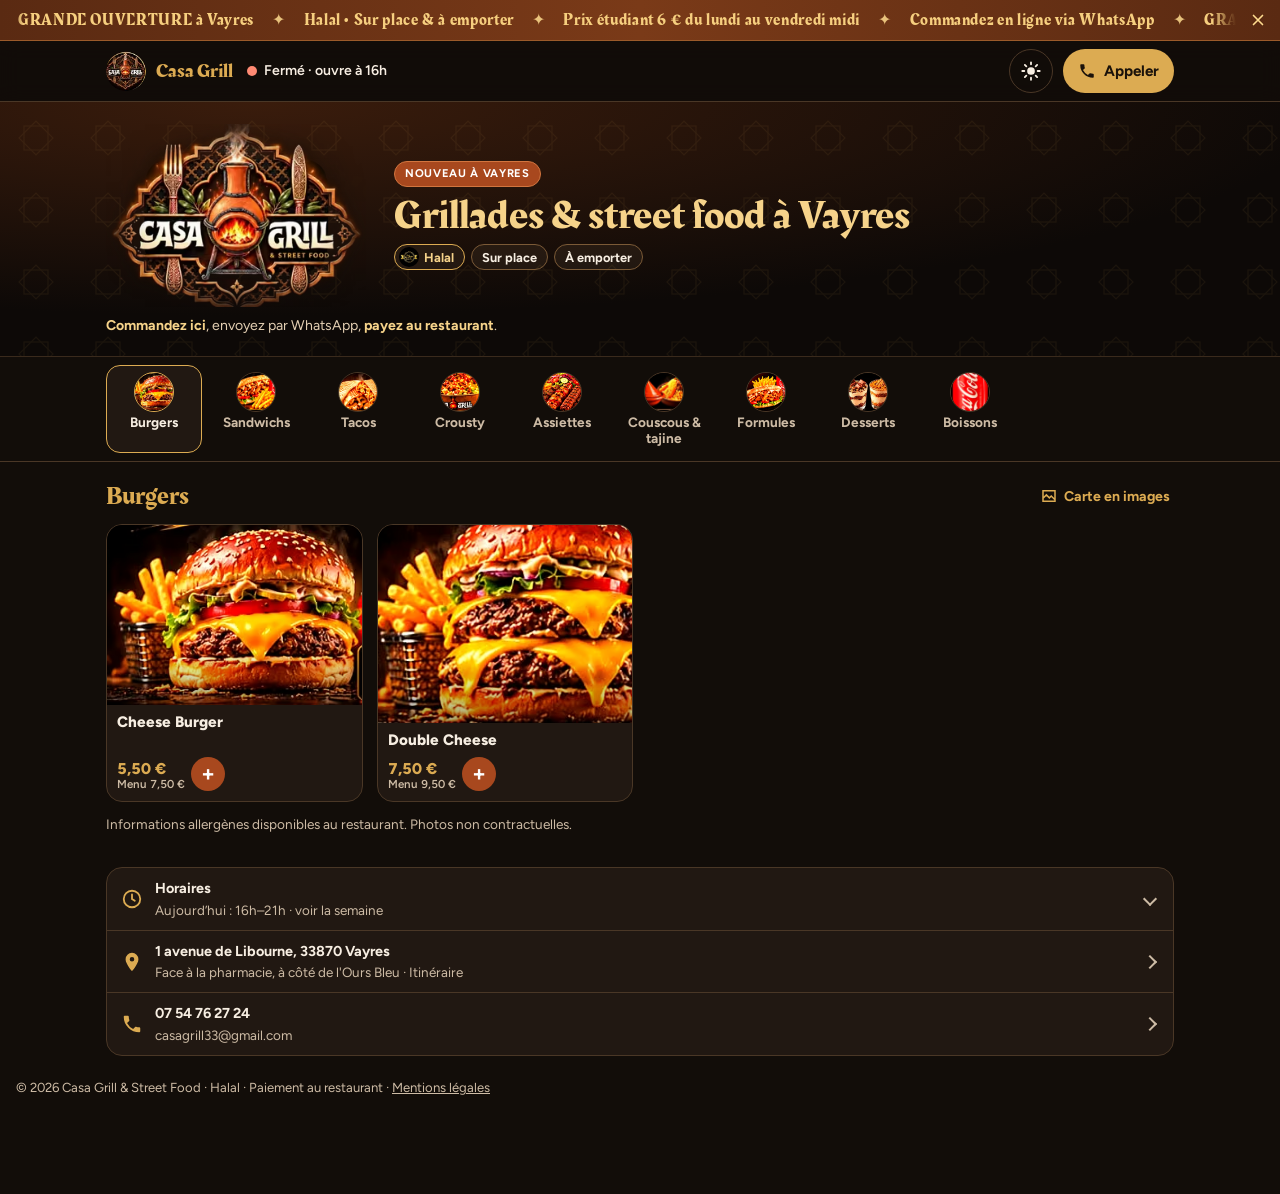
==== commit 148917a3: "Publication : photos retouchées Co-Authored-By: Claude Opus 5.5 <noreply@anthropic.com> Claude-Sessi" ====
--- a/index.html
+++ b/index.html
@@ -32,7 +32,7 @@
   // Thème : sombre par défaut, choix mémorisé.
   try { var t = localStorage.getItem('cg-theme'); if (t === 'light' || t === 'dark') document.documentElement.dataset.theme = t; } catch (e) {}
 </script>
-<style>@font-face{font-family:"Rakkas";src:url(fonts/rakkas-latin.woff2) format("woff2");font-weight:400;font-display:swap;unicode-range:U+0000-00FF,U+0131,U+0152-0153,U+02BB-02BC,U+02C6,U+02DA,U+02DC,U+2000-206F,U+20AC,U+2122,U+2212}@font-face{font-family:"Figtree";src:url(fonts/figtree-latin.woff2) format("woff2");font-weight:300 900;font-display:swap;unicode-range:U+0000-00FF,U+0131,U+0152-0153,U+02BB-02BC,U+02C6,U+02DA,U+02DC,U+2000-206F,U+20AC,U+2122,U+2212}:root{--bg:#120d09;--bg-2:#1a130e;--surface:#211812;--surface-2:#2c2018;--line:#4a3726;--text:#f7eee2;--muted:#cdbba5;--gold:#dcab52;--gold-2:#f0c879;--on-gold:#1b120a;--cta:#a8481e;--cta-hover:#bf5626;--on-cta:#fff;--wa:#1c8a4c;--ok:#4fc27d;--err:#ff8a73;--warn:#f0c879;--hero-bg:#0d0907;--hero-text:#f7eee2;--radius:14px;--radius-sm:10px;--header-h:60px;--font-display:"Rakkas",Georgia,"Times New Roman",serif;--font:"Figtree",system-ui,-apple-system,"Segoe UI",Roboto,sans-serif;--shadow:0 10px 30px rgba(0,0,0,.35);--star:url("data:image/svg+xml,%3Csvg xmlns='http://www.w3.org/2000/svg' width='72' height='72' viewBox='0 0 72 72'%3E%3Cg fill='none' stroke='%23dcab52' stroke-width='1.2'%3E%3Crect x='24' y='24' width='24' height='24'/%3E%3Crect x='24' y='24' width='24' height='24' transform='rotate(45 36 36)'/%3E%3C/g%3E%3C/svg%3E");color-scheme:dark}:root[data-theme="light"]{--bg:#faf4ea;--bg-2:#f3eadc;--surface:#fffaf3;--surface-2:#f1e5d3;--line:#dcc8ad;--text:#22170f;--muted:#5c4836;--gold:#82530e;--gold-2:#6e450a;--on-gold:#fff;--cta:#a8481e;--cta-hover:#8f3c17;--wa:#157a42;--ok:#1d7a45;--err:#b3261e;--warn:#7a4a00;--shadow:0 10px 30px rgba(70,40,10,.15);color-scheme:light}*,*::before,*::after{box-sizing:border-box}html{-webkit-text-size-adjust:100%;scroll-behavior:smooth;scroll-padding-top:calc(var(--header-h) + 64px)}@media (prefers-reduced-motion:reduce){html{scroll-behavior:auto}}body{margin:0;background:var(--bg);color:var(--text);font:400 1rem/1.5 var(--font);-webkit-font-smoothing:antialiased;overflow-x:hidden}body.cart-open{padding-bottom:0}img{max-width:100%;height:auto;display:block}a{color:var(--gold)}h1,h2,h3{font-family:var(--font-display);font-weight:400;line-height:1.1;margin:0}p{margin:0 0 .6em}button,input,select,textarea{font:inherit;color:inherit}:focus-visible{outline:3px solid var(--gold-2);outline-offset:2px;border-radius:6px}.sr-only{position:absolute!important;width:1px;height:1px;overflow:hidden;clip:rect(0 0 0 0);white-space:nowrap}.skip{position:absolute;left:8px;top:-60px;z-index:100;background:var(--gold);color:var(--on-gold);padding:10px 14px;border-radius:8px;font-weight:700}.skip:focus{top:8px}.wrap{width:100%;max-width:1100px;margin:0 auto;padding:0 16px}.nowrap{white-space:nowrap}.muted{color:var(--muted)}.center{text-align:center}.fine{font-size:.85rem;color:var(--muted);margin-top:12px}[hidden]{display:none!important}.btn{display:inline-flex;align-items:center;justify-content:center;gap:8px;min-height:48px;padding:0 20px;border-radius:999px;border:1.5px solid transparent;font-weight:700;text-decoration:none;cursor:pointer;white-space:nowrap;transition:background .15s,border-color .15s,transform .1s;-webkit-tap-highlight-color:transparent}.btn:active{transform:scale(.98)}.btn--sm{min-height:44px;padding:0 14px;font-size:.95rem}.btn--block{width:100%}.btn--primary{background:var(--cta);color:var(--on-cta)}.btn--primary:hover{background:var(--cta-hover)}.btn--ghost{background:transparent;border-color:var(--line);color:var(--text)}.btn--ghost:hover{border-color:var(--gold)}.btn--call{background:var(--gold);color:var(--on-gold)}.btn--wa{background:var(--wa);color:#fff;font-size:1.05rem;min-height:52px}.icon-btn{display:inline-grid;place-items:center;width:44px;height:44px;border-radius:50%;border:1.5px solid var(--line);background:transparent;cursor:pointer;color:var(--text);flex:none}.icon-btn:hover{border-color:var(--gold)}.row-btns{display:flex;flex-wrap:wrap;gap:10px;margin-top:14px}.row-btns--split>*{flex:1 1 0;min-width:0;padding:0 10px;font-size:.92rem}.marquee{position:relative;display:flex;align-items:center;min-height:40px;background:linear-gradient(90deg,#5a2a12,#7a3a18 50%,#5a2a12);color:#f6cf7f;font-family:var(--font-display);font-size:1rem;letter-spacing:.04em;overflow:hidden;border-bottom:1px solid #9b5a2a}.marquee__viewport{flex:1;overflow:hidden;mask-image:linear-gradient(90deg,transparent,#000 24px,#000 calc(100% - 24px),transparent);-webkit-mask-image:linear-gradient(90deg,transparent,#000 24px,#000 calc(100% - 24px),transparent)}.marquee__track{display:flex;width:max-content;animation:marquee var(--marquee-dur,30s) linear infinite}.marquee__group{display:flex;flex:none;align-items:center}.marquee__item{padding:0 18px;white-space:nowrap}.marquee__sep{color:#ffdc8f;opacity:.85}.marquee:hover .marquee__track,.marquee.is-paused .marquee__track{animation-play-state:paused}@keyframes marquee{from{transform:translate3d(0,0,0)}to{transform:translate3d(-50%,0,0)}}.marquee__close{flex:none;width:44px;height:40px;display:grid;place-items:center;background:transparent;border:0;color:#ffdc8f;cursor:pointer}.marquee.is-static .marquee__viewport{mask-image:none;-webkit-mask-image:none}.marquee.is-static .marquee__track{animation:none;width:auto;justify-content:center;padding:6px 0;text-align:center}.marquee.is-static .marquee__item{white-space:normal;font-size:.92rem;padding:0 4px 0 16px}@media (prefers-reduced-motion:reduce){.marquee__track{animation:none}}.site-header{position:sticky;top:0;z-index:40;background:color-mix(in srgb,var(--bg) 92%,transparent);backdrop-filter:saturate(1.4) blur(10px);-webkit-backdrop-filter:saturate(1.4) blur(10px);border-bottom:1px solid var(--line)}.site-header__inner{display:flex;align-items:center;gap:10px;height:var(--header-h)}.brand{display:flex;align-items:center;gap:10px;text-decoration:none;color:var(--text);flex:none;min-height:44px}.brand img{width:40px;height:40px;border-radius:50%}.brand__name{font-family:var(--font-display);font-size:1.25rem;color:var(--gold)}.status{color:var(--text);text-decoration:none;min-height:44px;display:flex;align-items:center;gap:7px;margin:0 auto 0 4px;font-size:.88rem;font-weight:600;line-height:1.15;min-width:0}.status__text{overflow:hidden;text-overflow:ellipsis;display:-webkit-box;-webkit-line-clamp:2;-webkit-box-orient:vertical}.status__dot{width:10px;height:10px;border-radius:50%;background:var(--muted);flex:none}.status.is-open .status__dot{background:var(--ok);box-shadow:0 0 0 4px color-mix(in srgb,var(--ok) 25%,transparent)}.status.is-closed .status__dot{background:var(--err)}.status.is-soon .status__dot{background:var(--warn)}#theme-toggle .i-moon{display:none}:root[data-theme="light"] #theme-toggle .i-sun{display:none}:root[data-theme="light"] #theme-toggle .i-moon{display:block}@media (max-width:420px){.brand__name{display:none}.btn--call span{display:none}.btn--call{width:44px;padding:0}}.hero{position:relative;background:radial-gradient(120% 120% at 20% 0%,#3a1c0c 0%,var(--hero-bg) 70%);color:var(--hero-text);overflow:hidden;isolation:isolate;border-bottom:1px solid #3a2a1c}.hero::before{content:"";position:absolute;inset:0;background:var(--star) 0 0/72px 72px;opacity:.07;z-index:-1}.hero__inner{display:flex;align-items:center;gap:12px;padding-top:12px;padding-bottom:6px}.hero__logo{flex:none}.hero__logo img{width:112px;height:auto;aspect-ratio:640/450}.hero__text{display:grid;gap:6px;min-width:0}.hero h1{font-size:clamp(1.25rem,5.2vw,2.6rem);color:#f6d38a;text-wrap:balance;margin:0}.badges{display:flex;flex-wrap:wrap;gap:6px;list-style:none;padding:0;margin:0}.pill{display:inline-flex;align-items:center;gap:5px;min-height:26px;padding:2px 10px;border-radius:999px;border:1px solid #7b5a37;background:rgba(255,220,150,.06);font-size:.8rem;font-weight:700;color:#f7eee2}.pill--halal{border-color:#dcab52;color:#f6d38a;padding-left:4px}.pill--halal img{width:20px;height:20px;border-radius:50%}.pill--new{background:#a8481e;border-color:#d2753f;color:#fff;text-transform:uppercase;letter-spacing:.06em;font-size:.7rem}.hero__news{margin:0}.hero__how{padding-bottom:12px}.hero__how p{margin:0;font-size:.88rem;color:#e3cfb3}.hero__how b{color:#f6d38a}.countdown{display:flex;flex-wrap:wrap;align-items:center;gap:6px;margin:0;font-size:.78rem;color:#e3cfb3}.countdown__units{display:flex;gap:4px}.countdown__units>span{padding:2px 6px;border:1px solid #6b4c33;border-radius:8px;background:rgba(0,0,0,.35)}.countdown b{font-family:var(--font-display);font-weight:400;font-size:1rem;color:#f6d38a;font-variant-numeric:tabular-nums}@media (min-width:900px){.hero__inner{gap:28px;padding-top:22px;padding-bottom:8px}.hero__logo img{width:260px}.hero__how{padding-bottom:20px}}.tabs{position:sticky;top:var(--header-h);z-index:30;background:var(--bg);border-bottom:1px solid var(--line)}.tabs__scroller{display:flex;gap:6px;overflow-x:auto;scrollbar-width:none;padding:8px 16px;max-width:1100px;margin:0 auto;--fade-l:0px;--fade-r:28px;mask-image:linear-gradient(90deg,transparent 0,#000 var(--fade-l),#000 calc(100% - var(--fade-r)),transparent 100%);-webkit-mask-image:linear-gradient(90deg,transparent 0,#000 var(--fade-l),#000 calc(100% - var(--fade-r)),transparent 100%)}.tabs__scroller::-webkit-scrollbar{display:none}.tabs__scroller:not(.at-start){--fade-l:28px}.tabs__scroller.at-end{--fade-r:0px}.tab{flex:none;display:grid;justify-items:center;align-content:start;gap:3px;width:78px;min-height:72px;padding:6px 4px;border-radius:14px;border:1.5px solid transparent;background:transparent;cursor:pointer;font-weight:700;font-size:.76rem;line-height:1.15;text-align:center;color:var(--muted)}.tab img{width:40px;height:40px;border-radius:50%;object-fit:cover;background:#000;border:1.5px solid var(--line)}.tab[aria-selected="true"]{color:var(--text);background:var(--surface);border-color:var(--gold)}.tab[aria-selected="true"] img{border-color:var(--gold)}@media (min-width:900px){.tab{width:96px;font-size:.85rem}}.menu-section{padding:0 0 18px}.panel{padding-top:12px}.panel__head{display:flex;align-items:center;justify-content:space-between;gap:10px;margin-bottom:6px}.panel__title{font-size:1.6rem;color:var(--gold)}.panel__note{color:var(--muted);font-size:.88rem;margin:0 0 10px;padding:8px 12px;border-radius:10px;background:var(--surface);border:1px solid var(--line)}.link-btn{display:inline-flex;align-items:center;gap:6px;min-height:44px;padding:0 4px;border:0;background:none;color:var(--gold);font-weight:700;font-size:.88rem;cursor:pointer;white-space:nowrap}.grid{list-style:none;margin:0;padding:0;display:grid;grid-template-columns:repeat(2,minmax(0,1fr));gap:10px}.grid--3{grid-template-columns:repeat(3,minmax(0,1fr));gap:8px}.grid--3 .tile__img{aspect-ratio:3/4}.grid--3 .tile__name{font-size:.86rem}@media (min-width:700px){.grid{grid-template-columns:repeat(3,minmax(0,1fr))}.grid--3{grid-template-columns:repeat(5,minmax(0,1fr))}}@media (min-width:1000px){.grid{grid-template-columns:repeat(4,minmax(0,1fr));gap:14px}.grid--3{grid-template-columns:repeat(7,minmax(0,1fr))}}.grid>li{display:flex}.tile{display:flex;flex-direction:column;width:100%;padding:0 0 10px;border-radius:16px;border:1px solid var(--line);background:var(--surface);text-align:left;cursor:pointer;overflow:hidden;transition:border-color .15s,transform .1s}.tile:hover{border-color:var(--gold)}.tile:active{transform:scale(.98)}.tile__img{position:relative;display:block;aspect-ratio:16/11;background:#0b0806;margin-bottom:8px}.tile__pic,.tile__pic img{display:block;width:100%;height:100%}.tile__pic img{object-fit:contain}.tile__badge{position:absolute;left:6px;top:6px;padding:2px 8px;border-radius:999px;background:#a8481e;color:#fff;font-size:.7rem;font-weight:800}.tile__name{padding:0 10px;font-weight:800;font-size:.95rem;line-height:1.2}.tile__desc{padding:2px 10px 0;color:var(--muted);font-size:.78rem;line-height:1.3;display:-webkit-box;-webkit-line-clamp:2;-webkit-box-orient:vertical;overflow:hidden}.tile__foot{display:flex;align-items:flex-end;justify-content:space-between;gap:6px;margin-top:auto;padding:8px 10px 0}.tile__price{display:grid;font-weight:800;color:var(--gold);font-variant-numeric:tabular-nums;font-size:.98rem;line-height:1.15}.tile__price small{color:var(--muted);font-weight:600;font-size:.72rem}.tile__plus{display:grid;place-items:center;width:34px;height:34px;flex:none;border-radius:50%;background:var(--cta);color:#fff;font-size:1.4rem;line-height:1;font-weight:700}.infos{padding:6px 0 18px}.info-card{background:var(--surface);border:1px solid var(--line);border-radius:16px;overflow:hidden}.info-row{display:flex;align-items:center;gap:12px;min-height:60px;padding:10px 14px;border-top:1px solid var(--line);color:var(--text);text-decoration:none}.info-card>.info-row:first-child{border-top:0}details.info-row{display:block;padding:0}details.info-row summary{display:flex;align-items:center;gap:12px;min-height:60px;padding:10px 14px;cursor:pointer;list-style:none}details.info-row summary::-webkit-details-marker{display:none}.info-row svg{color:var(--gold);flex:none}.info-row__text{display:grid;flex:1;min-width:0;font-size:.9rem}.info-row__text span{color:var(--muted);font-size:.84rem}.chev{width:10px;height:10px;border-right:2px solid var(--muted);border-bottom:2px solid var(--muted);transform:rotate(45deg);flex:none;margin-right:4px;transition:transform .2s}details[open] .chev{transform:rotate(-135deg)}.chev--out{transform:rotate(-45deg)}details .hours{margin:0 14px 12px;width:calc(100% - 28px)}.info-row--links{flex-wrap:wrap}.info-row--links .row-btns{margin:0}.hours{width:100%;border-collapse:collapse;font-size:.92rem}.hours th,.hours td{padding:8px 6px;text-align:left;border-bottom:1px solid var(--line)}.hours th{font-weight:600}.hours td{text-align:right;font-variant-numeric:tabular-nums}.hours tr.is-today{background:color-mix(in srgb,var(--gold) 16%,transparent)}.hours tr.is-today th{color:var(--gold);font-weight:800}.closures{margin:0 14px 12px;color:var(--warn);font-weight:600}.site-footer{padding:4px 0 calc(96px + env(safe-area-inset-bottom));font-size:.82rem;color:var(--muted)}.site-footer p{margin:0}.site-footer a{color:var(--muted)}.cartbar{position:fixed;left:0;right:0;bottom:0;z-index:50;padding:10px 12px calc(10px + env(safe-area-inset-bottom));background:linear-gradient(transparent,color-mix(in srgb,var(--bg) 85%,transparent) 30%);pointer-events:none}.cartbar__btn{pointer-events:auto;display:flex;align-items:center;gap:12px;width:100%;max-width:560px;margin:0 auto;min-height:56px;padding:0 18px 0 10px;border:0;border-radius:999px;background:var(--cta);color:#fff;font-weight:800;font-size:1.02rem;cursor:pointer;box-shadow:var(--shadow);white-space:nowrap}.cartbar__btn:hover{background:var(--cta-hover)}.cartbar__count{display:inline-grid;place-items:center;min-width:34px;height:34px;padding:0 8px;border-radius:999px;background:#fff;color:#8a3a17;font-variant-numeric:tabular-nums;flex:none}.cartbar__label{flex:1;min-width:0;text-align:left;overflow:hidden;text-overflow:ellipsis}.cartbar__total{flex:none;font-variant-numeric:tabular-nums}.xs-show{display:none}@media (max-width:359px){.xs-hide{display:none}.xs-show{display:inline}}.cartbar.bump .cartbar__count{animation:bump .35s}@keyframes bump{50%{transform:scale(1.25)}}@media (prefers-reduced-motion:reduce){.cartbar.bump .cartbar__count{animation:none}}dialog{color:var(--text)}.sheet{padding:0;border:0;margin:auto auto 0;width:100%;max-width:560px;max-height:min(88dvh,780px);border-radius:20px 20px 0 0;background:var(--surface);box-shadow:var(--shadow);overflow:hidden}.sheet--tall{max-height:94dvh}.sheet::backdrop{background:rgba(0,0,0,.6)}.sheet[open]{animation:sheet-up .22s ease-out}@keyframes sheet-up{from{transform:translateY(40px);opacity:.4}}@media (prefers-reduced-motion:reduce){.sheet[open]{animation:none}}@media (min-width:700px){.sheet{margin:auto;border-radius:20px}}.sheet__inner{display:flex;flex-direction:column;max-height:inherit}.sheet__head{display:flex;align-items:center;justify-content:space-between;gap:12px;padding:14px 16px 10px;border-bottom:1px solid var(--line)}.sheet__head h2{font-size:1.5rem;color:var(--gold)}.sheet__body{padding:14px 16px;overflow-y:auto;overscroll-behavior:contain;flex:1 1 auto}.sheet__foot{padding:12px 16px calc(14px + env(safe-area-inset-bottom));border-top:1px solid var(--line);display:grid;gap:10px;background:var(--surface)}.sheet__foot .row-btns{margin-top:0}.sheet__foot .fine{margin:0}.sheet--product{max-height:94dvh}.sheet__x{position:absolute;right:12px;top:12px;z-index:2;background:color-mix(in srgb,var(--surface) 85%,transparent)}.sheet--product .sheet__body{position:relative;padding-top:0}.p-img{margin:0 -16px 12px;aspect-ratio:16/9;background:#0b0806;overflow:hidden}.p-img picture,.p-img img{display:block;width:100%;height:100%}.p-img img{object-fit:contain}.p-img:empty{display:none}.sheet--product .sheet__body>.p-name:first-child,.p-img:empty+.p-name{padding-top:56px}.p-name{font-size:1.7rem;color:var(--gold);margin-bottom:4px;padding-right:48px}.p-desc{color:var(--muted);margin:0 0 14px}.group{border:0;padding:0;margin:0 0 16px;border-radius:12px}.group legend{display:flex;align-items:baseline;justify-content:space-between;gap:8px;width:100%;font-weight:800;margin-bottom:8px;padding:0}.group__hint{font-weight:600;font-size:.8rem;color:var(--muted)}.group.is-missing{outline:2px solid var(--err);outline-offset:6px}.group.is-missing .group__hint{color:var(--err)}.opts{display:grid;grid-template-columns:repeat(2,minmax(0,1fr));gap:8px}.opts--wide{grid-template-columns:1fr}.opt{position:relative;display:flex}.opt input{position:absolute;opacity:0;inset:0;width:100%;height:100%;margin:0;cursor:pointer}.opt span{display:flex;align-items:center;justify-content:space-between;gap:6px;width:100%;min-height:48px;padding:8px 12px;border-radius:12px;border:1.5px solid var(--line);background:var(--bg-2);font-weight:600}.opt input:checked+span{border-color:var(--gold);background:color-mix(in srgb,var(--gold) 18%,var(--bg-2))}.opt input:disabled+span{opacity:.45}.opt input:focus-visible+span{outline:3px solid var(--gold-2);outline-offset:2px}.opt small{color:var(--muted);font-weight:700;margin-left:auto}.opt--variant span{display:grid;grid-template-columns:1fr auto;align-items:center;text-align:left;row-gap:0}.opt--variant b{font-size:1rem}.opt--variant small{grid-column:1;grid-row:2;margin:0;font-weight:600}.opt--variant em{grid-column:2;grid-row:1 / span 2;font-style:normal;font-weight:800;color:var(--gold)}.sheet__foot--row{display:flex;align-items:center;gap:10px}.stepper{display:flex;align-items:center;gap:4px;flex:none}.stepper button{width:44px;height:44px;border-radius:50%;border:1.5px solid var(--line);background:var(--bg-2);font-size:1.3rem;font-weight:700;cursor:pointer}.stepper button:disabled{opacity:.4;cursor:default}.stepper output{min-width:24px;text-align:center;font-weight:800;font-variant-numeric:tabular-nums}.p-add{flex:1;min-width:0;min-height:52px;font-size:1.02rem}.form-grid{display:grid;grid-template-columns:1fr 1.4fr;gap:10px;margin-bottom:14px}#request-form .field{margin-bottom:14px}.lines{list-style:none;margin:0 0 12px;padding:0}.line{display:grid;grid-template-columns:1fr auto;gap:4px 10px;padding:12px 0;border-bottom:1px solid var(--line)}.line__name{font-weight:800}.line__opts{color:var(--muted);font-size:.88rem;grid-column:1}.line__price{font-weight:800;color:var(--gold);text-align:right;font-variant-numeric:tabular-nums}.qty{display:flex;align-items:center;gap:6px;grid-column:2;grid-row:2 / span 2;justify-self:end;align-self:end}.qty button{width:44px;height:44px;border-radius:50%;border:1.5px solid var(--line);background:var(--bg-2);font-size:1.3rem;font-weight:700;cursor:pointer;display:grid;place-items:center}.qty output{min-width:22px;text-align:center;font-weight:800;font-variant-numeric:tabular-nums}.empty{color:var(--muted);text-align:center;padding:20px 0}.order-form{display:grid;gap:14px}.seg{display:grid;grid-template-columns:1fr 1fr;gap:8px;border:0;padding:0;margin:0}.seg legend{font-weight:800;margin-bottom:6px;padding:0}.seg label{position:relative}.seg input{position:absolute;opacity:0;inset:0;margin:0;cursor:pointer}.seg span{display:grid;place-items:center;min-height:48px;border-radius:12px;border:1.5px solid var(--line);background:var(--bg-2);font-weight:700}.seg input:checked+span{border-color:var(--gold);background:color-mix(in srgb,var(--gold) 18%,var(--bg-2))}.seg input:focus-visible+span{outline:3px solid var(--gold-2);outline-offset:2px}.field{display:grid;gap:6px}.field label{font-weight:800}.field label .muted{font-weight:500;font-size:.88rem}.field input,.field select,.field textarea{width:100%;min-height:48px;padding:10px 12px;border-radius:12px;border:1.5px solid var(--line);background:var(--bg-2);font-size:16px}.field textarea{resize:vertical}.field input:focus,.field select:focus,.field textarea:focus{border-color:var(--gold);outline:none;box-shadow:0 0 0 3px color-mix(in srgb,var(--gold) 35%,transparent)}.field [aria-invalid="true"]{border-color:var(--err)}.err{color:var(--err);font-size:.88rem;font-weight:600;margin:0}.hint{color:var(--muted);font-size:.88rem;margin:0}.warn{color:var(--warn);font-size:.9rem;font-weight:600;margin:0;padding:8px 10px;border:1px solid currentColor;border-radius:10px}.total-line{display:flex;justify-content:space-between;align-items:baseline;margin:0;font-size:1.1rem}.total-line strong{font-size:1.35rem;color:var(--gold);font-variant-numeric:tabular-nums}.sent-icon{display:grid;place-items:center;width:64px;height:64px;margin:6px auto 10px;border-radius:50%;background:var(--wa);color:#fff;font-size:2rem;font-weight:900}#sent-title{font-size:1.6rem;color:var(--gold);margin-bottom:10px}.lightbox{padding:0;border:0;width:100vw;max-width:100vw;height:100dvh;max-height:100dvh;margin:0;background:#0b0806;color:#f7eee2}.lightbox::backdrop{background:#000}.lightbox[open]{display:flex;flex-direction:column}.lightbox__head{display:flex;align-items:center;gap:12px;padding:10px 12px 10px 16px;padding-top:calc(10px + env(safe-area-inset-top))}.lightbox__head h2{font-size:1.35rem;color:#f6d38a;margin-right:auto}.lightbox__head .icon-btn{color:#f7eee2;border-color:#6b4c33}.lightbox__hint{margin:0;font-size:.85rem;color:#cdbba5}@media (max-width:480px){.lightbox__hint{font-size:.78rem;max-width:120px;line-height:1.2}}.lightbox__track{flex:1;display:flex;gap:12px;overflow-x:auto;scroll-snap-type:x mandatory;padding:0 12px calc(12px + env(safe-area-inset-bottom));overscroll-behavior:contain}.lightbox__track figure{flex:0 0 100%;margin:0;scroll-snap-align:center;display:flex;overflow:auto;border-radius:12px;background:#000}.zoomable{padding:0;border:0;background:none;cursor:zoom-in;margin:auto;display:block;width:100%;height:100%}.zoomable img{width:100%;height:100%;object-fit:contain}.zoomable.is-zoomed{cursor:zoom-out;width:auto;height:auto;margin:0}.zoomable.is-zoomed img{width:auto;max-width:none;height:auto;min-width:220%}@media (min-width:900px){.zoomable.is-zoomed img{min-width:140%}}.toast{position:fixed;left:50%;bottom:calc(84px + env(safe-area-inset-bottom));transform:translate(-50%,20px);z-index:60;max-width:calc(100% - 32px);padding:10px 16px;border-radius:999px;background:var(--text);color:var(--bg);font-weight:700;box-shadow:var(--shadow);opacity:0;pointer-events:none;transition:opacity .2s,transform .2s;width:max-content;text-align:center;border-radius:16px}.toast.is-on{opacity:1;transform:translate(-50%,0)}.notice{padding:12px;border:1px solid var(--line);border-radius:var(--radius-sm)}.legal{padding:28px 0 60px;max-width:760px}.legal h1{font-size:2.2rem;color:var(--gold);margin-bottom:18px}.legal h2{font-size:1.5rem;color:var(--gold);margin:28px 0 8px}.legal p,.legal li{color:var(--text)}.todo{background:color-mix(in srgb,var(--warn) 22%,transparent);padding:0 4px;border-radius:4px}</style>
+<style>@font-face{font-family:"Rakkas";src:url(fonts/rakkas-latin.woff2) format("woff2");font-weight:400;font-display:swap;unicode-range:U+0000-00FF,U+0131,U+0152-0153,U+02BB-02BC,U+02C6,U+02DA,U+02DC,U+2000-206F,U+20AC,U+2122,U+2212}@font-face{font-family:"Figtree";src:url(fonts/figtree-latin.woff2) format("woff2");font-weight:300 900;font-display:swap;unicode-range:U+0000-00FF,U+0131,U+0152-0153,U+02BB-02BC,U+02C6,U+02DA,U+02DC,U+2000-206F,U+20AC,U+2122,U+2212}:root{--bg:#120d09;--bg-2:#1a130e;--surface:#211812;--surface-2:#2c2018;--line:#4a3726;--text:#f7eee2;--muted:#cdbba5;--gold:#dcab52;--gold-2:#f0c879;--on-gold:#1b120a;--cta:#a8481e;--cta-hover:#bf5626;--on-cta:#fff;--wa:#1c8a4c;--ok:#4fc27d;--err:#ff8a73;--warn:#f0c879;--hero-bg:#0d0907;--hero-text:#f7eee2;--radius:14px;--radius-sm:10px;--header-h:60px;--font-display:"Rakkas",Georgia,"Times New Roman",serif;--font:"Figtree",system-ui,-apple-system,"Segoe UI",Roboto,sans-serif;--shadow:0 10px 30px rgba(0,0,0,.35);--star:url("data:image/svg+xml,%3Csvg xmlns='http://www.w3.org/2000/svg' width='72' height='72' viewBox='0 0 72 72'%3E%3Cg fill='none' stroke='%23dcab52' stroke-width='1.2'%3E%3Crect x='24' y='24' width='24' height='24'/%3E%3Crect x='24' y='24' width='24' height='24' transform='rotate(45 36 36)'/%3E%3C/g%3E%3C/svg%3E");color-scheme:dark}:root[data-theme="light"]{--bg:#faf4ea;--bg-2:#f3eadc;--surface:#fffaf3;--surface-2:#f1e5d3;--line:#dcc8ad;--text:#22170f;--muted:#5c4836;--gold:#82530e;--gold-2:#6e450a;--on-gold:#fff;--cta:#a8481e;--cta-hover:#8f3c17;--wa:#157a42;--ok:#1d7a45;--err:#b3261e;--warn:#7a4a00;--shadow:0 10px 30px rgba(70,40,10,.15);color-scheme:light}*,*::before,*::after{box-sizing:border-box}html{-webkit-text-size-adjust:100%;scroll-behavior:smooth;scroll-padding-top:calc(var(--header-h) + 64px)}@media (prefers-reduced-motion:reduce){html{scroll-behavior:auto}}body{margin:0;background:var(--bg);color:var(--text);font:400 1rem/1.5 var(--font);-webkit-font-smoothing:antialiased;overflow-x:hidden}body.cart-open{padding-bottom:0}img{max-width:100%;height:auto;display:block}a{color:var(--gold)}h1,h2,h3{font-family:var(--font-display);font-weight:400;line-height:1.1;margin:0}p{margin:0 0 .6em}button,input,select,textarea{font:inherit;color:inherit}:focus-visible{outline:3px solid var(--gold-2);outline-offset:2px;border-radius:6px}.sr-only{position:absolute!important;width:1px;height:1px;overflow:hidden;clip:rect(0 0 0 0);white-space:nowrap}.skip{position:absolute;left:8px;top:-60px;z-index:100;background:var(--gold);color:var(--on-gold);padding:10px 14px;border-radius:8px;font-weight:700}.skip:focus{top:8px}.wrap{width:100%;max-width:1100px;margin:0 auto;padding:0 16px}.nowrap{white-space:nowrap}.muted{color:var(--muted)}.center{text-align:center}.fine{font-size:.85rem;color:var(--muted);margin-top:12px}[hidden]{display:none!important}.btn{display:inline-flex;align-items:center;justify-content:center;gap:8px;min-height:48px;padding:0 20px;border-radius:999px;border:1.5px solid transparent;font-weight:700;text-decoration:none;cursor:pointer;white-space:nowrap;transition:background .15s,border-color .15s,transform .1s;-webkit-tap-highlight-color:transparent}.btn:active{transform:scale(.98)}.btn--sm{min-height:44px;padding:0 14px;font-size:.95rem}.btn--block{width:100%}.btn--primary{background:var(--cta);color:var(--on-cta)}.btn--primary:hover{background:var(--cta-hover)}.btn--ghost{background:transparent;border-color:var(--line);color:var(--text)}.btn--ghost:hover{border-color:var(--gold)}.btn--call{background:var(--gold);color:var(--on-gold)}.btn--wa{background:var(--wa);color:#fff;font-size:1.05rem;min-height:52px}.icon-btn{display:inline-grid;place-items:center;width:44px;height:44px;border-radius:50%;border:1.5px solid var(--line);background:transparent;cursor:pointer;color:var(--text);flex:none}.icon-btn:hover{border-color:var(--gold)}.row-btns{display:flex;flex-wrap:wrap;gap:10px;margin-top:14px}.row-btns--split>*{flex:1 1 0;min-width:0;padding:0 10px;font-size:.92rem}.marquee{position:relative;display:flex;align-items:center;min-height:40px;background:linear-gradient(90deg,#5a2a12,#7a3a18 50%,#5a2a12);color:#f6cf7f;font-family:var(--font-display);font-size:1rem;letter-spacing:.04em;overflow:hidden;border-bottom:1px solid #9b5a2a}.marquee__viewport{flex:1;overflow:hidden;mask-image:linear-gradient(90deg,transparent,#000 24px,#000 calc(100% - 24px),transparent);-webkit-mask-image:linear-gradient(90deg,transparent,#000 24px,#000 calc(100% - 24px),transparent)}.marquee__track{display:flex;width:max-content;animation:marquee var(--marquee-dur,30s) linear infinite}.marquee__group{display:flex;flex:none;align-items:center}.marquee__item{padding:0 18px;white-space:nowrap}.marquee__sep{color:#ffdc8f;opacity:.85}.marquee:hover .marquee__track,.marquee.is-paused .marquee__track{animation-play-state:paused}@keyframes marquee{from{transform:translate3d(0,0,0)}to{transform:translate3d(-50%,0,0)}}.marquee__close{flex:none;width:44px;height:40px;display:grid;place-items:center;background:transparent;border:0;color:#ffdc8f;cursor:pointer}.marquee.is-static .marquee__viewport{mask-image:none;-webkit-mask-image:none}.marquee.is-static .marquee__track{animation:none;width:auto;justify-content:center;padding:6px 0;text-align:center}.marquee.is-static .marquee__item{white-space:normal;font-size:.92rem;padding:0 4px 0 16px}@media (prefers-reduced-motion:reduce){.marquee__track{animation:none}}.site-header{position:sticky;top:0;z-index:40;background:color-mix(in srgb,var(--bg) 92%,transparent);backdrop-filter:saturate(1.4) blur(10px);-webkit-backdrop-filter:saturate(1.4) blur(10px);border-bottom:1px solid var(--line)}.site-header__inner{display:flex;align-items:center;gap:10px;height:var(--header-h)}.brand{display:flex;align-items:center;gap:10px;text-decoration:none;color:var(--text);flex:none;min-height:44px}.brand img{width:40px;height:40px;border-radius:50%}.brand__name{font-family:var(--font-display);font-size:1.25rem;color:var(--gold)}.status{color:var(--text);text-decoration:none;min-height:44px;display:flex;align-items:center;gap:7px;margin:0 auto 0 4px;font-size:.88rem;font-weight:600;line-height:1.15;min-width:0}.status__text{overflow:hidden;text-overflow:ellipsis;display:-webkit-box;-webkit-line-clamp:2;-webkit-box-orient:vertical}.status__dot{width:10px;height:10px;border-radius:50%;background:var(--muted);flex:none}.status.is-open .status__dot{background:var(--ok);box-shadow:0 0 0 4px color-mix(in srgb,var(--ok) 25%,transparent)}.status.is-closed .status__dot{background:var(--err)}.status.is-soon .status__dot{background:var(--warn)}#theme-toggle .i-moon{display:none}:root[data-theme="light"] #theme-toggle .i-sun{display:none}:root[data-theme="light"] #theme-toggle .i-moon{display:block}@media (max-width:420px){.brand__name{display:none}.btn--call span{display:none}.btn--call{width:44px;padding:0}}.hero{position:relative;background:radial-gradient(120% 120% at 20% 0%,#3a1c0c 0%,var(--hero-bg) 70%);color:var(--hero-text);overflow:hidden;isolation:isolate;border-bottom:1px solid #3a2a1c}.hero::before{content:"";position:absolute;inset:0;background:var(--star) 0 0/72px 72px;opacity:.07;z-index:-1}.hero__inner{display:flex;align-items:center;gap:12px;padding-top:12px;padding-bottom:6px}.hero__logo{flex:none}.hero__logo img{width:112px;height:auto;aspect-ratio:640/450}.hero__text{display:grid;gap:6px;min-width:0}.hero h1{font-size:clamp(1.25rem,5.2vw,2.6rem);color:#f6d38a;text-wrap:balance;margin:0}.badges{display:flex;flex-wrap:wrap;gap:6px;list-style:none;padding:0;margin:0}.pill{display:inline-flex;align-items:center;gap:5px;min-height:26px;padding:2px 10px;border-radius:999px;border:1px solid #7b5a37;background:rgba(255,220,150,.06);font-size:.8rem;font-weight:700;color:#f7eee2}.pill--halal{border-color:#dcab52;color:#f6d38a;padding-left:4px}.pill--halal img{width:20px;height:20px;border-radius:50%}.pill--new{background:#a8481e;border-color:#d2753f;color:#fff;text-transform:uppercase;letter-spacing:.06em;font-size:.7rem}.hero__news{margin:0}.hero__how{padding-bottom:12px}.hero__how p{margin:0;font-size:.88rem;color:#e3cfb3}.hero__how b{color:#f6d38a}.countdown{display:flex;flex-wrap:wrap;align-items:center;gap:6px;margin:0;font-size:.78rem;color:#e3cfb3}.countdown__units{display:flex;gap:4px}.countdown__units>span{padding:2px 6px;border:1px solid #6b4c33;border-radius:8px;background:rgba(0,0,0,.35)}.countdown b{font-family:var(--font-display);font-weight:400;font-size:1rem;color:#f6d38a;font-variant-numeric:tabular-nums}@media (min-width:900px){.hero__inner{gap:28px;padding-top:22px;padding-bottom:8px}.hero__logo img{width:260px}.hero__how{padding-bottom:20px}}.tabs{position:sticky;top:var(--header-h);z-index:30;background:var(--bg);border-bottom:1px solid var(--line)}.tabs__scroller{display:flex;gap:6px;overflow-x:auto;scrollbar-width:none;padding:8px 16px;max-width:1100px;margin:0 auto;--fade-l:0px;--fade-r:28px;mask-image:linear-gradient(90deg,transparent 0,#000 var(--fade-l),#000 calc(100% - var(--fade-r)),transparent 100%);-webkit-mask-image:linear-gradient(90deg,transparent 0,#000 var(--fade-l),#000 calc(100% - var(--fade-r)),transparent 100%)}.tabs__scroller::-webkit-scrollbar{display:none}.tabs__scroller:not(.at-start){--fade-l:28px}.tabs__scroller.at-end{--fade-r:0px}.tab{flex:none;display:grid;justify-items:center;align-content:start;gap:3px;width:78px;min-height:72px;padding:6px 4px;border-radius:14px;border:1.5px solid transparent;background:transparent;cursor:pointer;font-weight:700;font-size:.76rem;line-height:1.15;text-align:center;color:var(--muted)}.tab img{width:40px;height:40px;border-radius:50%;object-fit:cover;background:#000;border:1.5px solid var(--line)}.tab[aria-selected="true"]{color:var(--text);background:var(--surface);border-color:var(--gold)}.tab[aria-selected="true"] img{border-color:var(--gold)}@media (min-width:900px){.tab{width:96px;font-size:.85rem}}.menu-section{padding:0 0 18px}.panel{padding-top:12px}.panel__head{display:flex;align-items:center;justify-content:space-between;gap:10px;margin-bottom:6px}.panel__title{font-size:1.6rem;color:var(--gold)}.panel__note{color:var(--muted);font-size:.88rem;margin:0 0 10px;padding:8px 12px;border-radius:10px;background:var(--surface);border:1px solid var(--line)}.link-btn{display:inline-flex;align-items:center;gap:6px;min-height:44px;padding:0 4px;border:0;background:none;color:var(--gold);font-weight:700;font-size:.88rem;cursor:pointer;white-space:nowrap}.grid{list-style:none;margin:0;padding:0;display:grid;grid-template-columns:repeat(2,minmax(0,1fr));gap:10px}.grid--3{grid-template-columns:repeat(3,minmax(0,1fr));gap:8px}.grid--3 .tile__img{aspect-ratio:3/4}.grid--3 .tile__name{font-size:.86rem}@media (min-width:700px){.grid{grid-template-columns:repeat(3,minmax(0,1fr))}.grid--3{grid-template-columns:repeat(5,minmax(0,1fr))}}@media (min-width:1000px){.grid{grid-template-columns:repeat(4,minmax(0,1fr));gap:14px}.grid--3{grid-template-columns:repeat(7,minmax(0,1fr))}}.grid>li{display:flex}.tile{display:flex;flex-direction:column;width:100%;padding:0 0 10px;border-radius:16px;border:1px solid var(--line);background:var(--surface);text-align:left;cursor:pointer;overflow:hidden;transition:border-color .15s,transform .1s}.tile:hover{border-color:var(--gold)}.tile:active{transform:scale(.98)}.tile__img{position:relative;display:block;aspect-ratio:16/11;background:#0b0806;margin-bottom:8px}.tile__pic,.tile__pic img{display:block;width:100%;height:100%}.tile__pic img{object-fit:cover}.grid--3 .tile__pic img{object-fit:contain}.tile__img::after{content:"";position:absolute;inset:auto 0 0;height:30%;background:linear-gradient(transparent,rgba(0,0,0,.35));pointer-events:none}.tile__badge{position:absolute;left:6px;top:6px;padding:2px 8px;border-radius:999px;background:#a8481e;color:#fff;font-size:.7rem;font-weight:800}.tile__name{padding:0 10px;font-weight:800;font-size:.95rem;line-height:1.2}.tile__desc{padding:2px 10px 0;color:var(--muted);font-size:.78rem;line-height:1.3;display:-webkit-box;-webkit-line-clamp:2;-webkit-box-orient:vertical;overflow:hidden}.tile__foot{display:flex;align-items:flex-end;justify-content:space-between;gap:6px;margin-top:auto;padding:8px 10px 0}.tile__price{display:grid;font-weight:800;color:var(--gold);font-variant-numeric:tabular-nums;font-size:.98rem;line-height:1.15}.tile__price small{color:var(--muted);font-weight:600;font-size:.72rem}.tile__plus{display:grid;place-items:center;width:34px;height:34px;flex:none;border-radius:50%;background:var(--cta);color:#fff;font-size:1.4rem;line-height:1;font-weight:700}.infos{padding:6px 0 18px}.info-card{background:var(--surface);border:1px solid var(--line);border-radius:16px;overflow:hidden}.info-row{display:flex;align-items:center;gap:12px;min-height:60px;padding:10px 14px;border-top:1px solid var(--line);color:var(--text);text-decoration:none}.info-card>.info-row:first-child{border-top:0}details.info-row{display:block;padding:0}details.info-row summary{display:flex;align-items:center;gap:12px;min-height:60px;padding:10px 14px;cursor:pointer;list-style:none}details.info-row summary::-webkit-details-marker{display:none}.info-row svg{color:var(--gold);flex:none}.info-row__text{display:grid;flex:1;min-width:0;font-size:.9rem}.info-row__text span{color:var(--muted);font-size:.84rem}.chev{width:10px;height:10px;border-right:2px solid var(--muted);border-bottom:2px solid var(--muted);transform:rotate(45deg);flex:none;margin-right:4px;transition:transform .2s}details[open] .chev{transform:rotate(-135deg)}.chev--out{transform:rotate(-45deg)}details .hours{margin:0 14px 12px;width:calc(100% - 28px)}.info-row--links{flex-wrap:wrap}.info-row--links .row-btns{margin:0}.hours{width:100%;border-collapse:collapse;font-size:.92rem}.hours th,.hours td{padding:8px 6px;text-align:left;border-bottom:1px solid var(--line)}.hours th{font-weight:600}.hours td{text-align:right;font-variant-numeric:tabular-nums}.hours tr.is-today{background:color-mix(in srgb,var(--gold) 16%,transparent)}.hours tr.is-today th{color:var(--gold);font-weight:800}.closures{margin:0 14px 12px;color:var(--warn);font-weight:600}.site-footer{padding:4px 0 calc(96px + env(safe-area-inset-bottom));font-size:.82rem;color:var(--muted)}.site-footer p{margin:0}.site-footer a{color:var(--muted)}.cartbar{position:fixed;left:0;right:0;bottom:0;z-index:50;padding:10px 12px calc(10px + env(safe-area-inset-bottom));background:linear-gradient(transparent,color-mix(in srgb,var(--bg) 85%,transparent) 30%);pointer-events:none}.cartbar__btn{pointer-events:auto;display:flex;align-items:center;gap:12px;width:100%;max-width:560px;margin:0 auto;min-height:56px;padding:0 18px 0 10px;border:0;border-radius:999px;background:var(--cta);color:#fff;font-weight:800;font-size:1.02rem;cursor:pointer;box-shadow:var(--shadow);white-space:nowrap}.cartbar__btn:hover{background:var(--cta-hover)}.cartbar__count{display:inline-grid;place-items:center;min-width:34px;height:34px;padding:0 8px;border-radius:999px;background:#fff;color:#8a3a17;font-variant-numeric:tabular-nums;flex:none}.cartbar__label{flex:1;min-width:0;text-align:left;overflow:hidden;text-overflow:ellipsis}.cartbar__total{flex:none;font-variant-numeric:tabular-nums}.xs-show{display:none}@media (max-width:359px){.xs-hide{display:none}.xs-show{display:inline}}.cartbar.bump .cartbar__count{animation:bump .35s}@keyframes bump{50%{transform:scale(1.25)}}@media (prefers-reduced-motion:reduce){.cartbar.bump .cartbar__count{animation:none}}dialog{color:var(--text)}.sheet{padding:0;border:0;margin:auto auto 0;width:100%;max-width:560px;max-height:min(88dvh,780px);border-radius:20px 20px 0 0;background:var(--surface);box-shadow:var(--shadow);overflow:hidden}.sheet--tall{max-height:94dvh}.sheet::backdrop{background:rgba(0,0,0,.6)}.sheet[open]{animation:sheet-up .22s ease-out}@keyframes sheet-up{from{transform:translateY(40px);opacity:.4}}@media (prefers-reduced-motion:reduce){.sheet[open]{animation:none}}@media (min-width:700px){.sheet{margin:auto;border-radius:20px}}.sheet__inner{display:flex;flex-direction:column;max-height:inherit}.sheet__head{display:flex;align-items:center;justify-content:space-between;gap:12px;padding:14px 16px 10px;border-bottom:1px solid var(--line)}.sheet__head h2{font-size:1.5rem;color:var(--gold)}.sheet__body{padding:14px 16px;overflow-y:auto;overscroll-behavior:contain;flex:1 1 auto}.sheet__foot{padding:12px 16px calc(14px + env(safe-area-inset-bottom));border-top:1px solid var(--line);display:grid;gap:10px;background:var(--surface)}.sheet__foot .row-btns{margin-top:0}.sheet__foot .fine{margin:0}.sheet--product{max-height:94dvh}.sheet__x{position:absolute;right:12px;top:12px;z-index:2;background:color-mix(in srgb,var(--surface) 85%,transparent)}.sheet--product .sheet__body{position:relative;padding-top:0}.p-img{margin:0 -16px 12px;aspect-ratio:3/2;max-height:30vh;width:calc(100% + 32px);background:#0b0806;overflow:hidden}.p-img picture,.p-img img{display:block;width:100%;height:100%}.p-img img{object-fit:cover}.p-img:empty{display:none}.sheet--product .sheet__body>.p-name:first-child,.p-img:empty+.p-name{padding-top:56px}.p-name{font-size:1.7rem;color:var(--gold);margin-bottom:4px;padding-right:48px}.p-desc{color:var(--muted);margin:0 0 14px}.group{border:0;padding:0;margin:0 0 16px;border-radius:12px}.group legend{display:flex;align-items:baseline;justify-content:space-between;gap:8px;width:100%;font-weight:800;margin-bottom:8px;padding:0}.group__hint{font-weight:600;font-size:.8rem;color:var(--muted)}.group.is-missing{outline:2px solid var(--err);outline-offset:6px}.group.is-missing .group__hint{color:var(--err)}.opts{display:grid;grid-template-columns:repeat(2,minmax(0,1fr));gap:8px}.opts--wide{grid-template-columns:1fr}.opt{position:relative;display:flex}.opt input{position:absolute;opacity:0;inset:0;width:100%;height:100%;margin:0;cursor:pointer}.opt span{display:flex;align-items:center;justify-content:space-between;gap:6px;width:100%;min-height:48px;padding:8px 12px;border-radius:12px;border:1.5px solid var(--line);background:var(--bg-2);font-weight:600}.opt input:checked+span{border-color:var(--gold);background:color-mix(in srgb,var(--gold) 18%,var(--bg-2))}.opt input:disabled+span{opacity:.45}.opt input:focus-visible+span{outline:3px solid var(--gold-2);outline-offset:2px}.opt small{color:var(--muted);font-weight:700;margin-left:auto}.opt--variant span{display:grid;grid-template-columns:1fr auto;align-items:center;text-align:left;row-gap:0}.opt--variant b{font-size:1rem}.opt--variant small{grid-column:1;grid-row:2;margin:0;font-weight:600}.opt--variant em{grid-column:2;grid-row:1 / span 2;font-style:normal;font-weight:800;color:var(--gold)}.sheet__foot--row{display:flex;align-items:center;gap:10px}.stepper{display:flex;align-items:center;gap:4px;flex:none}.stepper button{width:44px;height:44px;border-radius:50%;border:1.5px solid var(--line);background:var(--bg-2);font-size:1.3rem;font-weight:700;cursor:pointer}.stepper button:disabled{opacity:.4;cursor:default}.stepper output{min-width:24px;text-align:center;font-weight:800;font-variant-numeric:tabular-nums}.p-add{flex:1;min-width:0;min-height:52px;font-size:1.02rem}.form-grid{display:grid;grid-template-columns:1fr 1.4fr;gap:10px;margin-bottom:14px}#request-form .field{margin-bottom:14px}.lines{list-style:none;margin:0 0 12px;padding:0}.line{display:grid;grid-template-columns:1fr auto;gap:4px 10px;padding:12px 0;border-bottom:1px solid var(--line)}.line__name{font-weight:800}.line__opts{color:var(--muted);font-size:.88rem;grid-column:1}.line__price{font-weight:800;color:var(--gold);text-align:right;font-variant-numeric:tabular-nums}.qty{display:flex;align-items:center;gap:6px;grid-column:2;grid-row:2 / span 2;justify-self:end;align-self:end}.qty button{width:44px;height:44px;border-radius:50%;border:1.5px solid var(--line);background:var(--bg-2);font-size:1.3rem;font-weight:700;cursor:pointer;display:grid;place-items:center}.qty output{min-width:22px;text-align:center;font-weight:800;font-variant-numeric:tabular-nums}.empty{color:var(--muted);text-align:center;padding:20px 0}.order-form{display:grid;gap:14px}.seg{display:grid;grid-template-columns:1fr 1fr;gap:8px;border:0;padding:0;margin:0}.seg legend{font-weight:800;margin-bottom:6px;padding:0}.seg label{position:relative}.seg input{position:absolute;opacity:0;inset:0;margin:0;cursor:pointer}.seg span{display:grid;place-items:center;min-height:48px;border-radius:12px;border:1.5px solid var(--line);background:var(--bg-2);font-weight:700}.seg input:checked+span{border-color:var(--gold);background:color-mix(in srgb,var(--gold) 18%,var(--bg-2))}.seg input:focus-visible+span{outline:3px solid var(--gold-2);outline-offset:2px}.field{display:grid;gap:6px}.field label{font-weight:800}.field label .muted{font-weight:500;font-size:.88rem}.field input,.field select,.field textarea{width:100%;min-height:48px;padding:10px 12px;border-radius:12px;border:1.5px solid var(--line);background:var(--bg-2);font-size:16px}.field textarea{resize:vertical}.field input:focus,.field select:focus,.field textarea:focus{border-color:var(--gold);outline:none;box-shadow:0 0 0 3px color-mix(in srgb,var(--gold) 35%,transparent)}.field [aria-invalid="true"]{border-color:var(--err)}.err{color:var(--err);font-size:.88rem;font-weight:600;margin:0}.hint{color:var(--muted);font-size:.88rem;margin:0}.warn{color:var(--warn);font-size:.9rem;font-weight:600;margin:0;padding:8px 10px;border:1px solid currentColor;border-radius:10px}.total-line{display:flex;justify-content:space-between;align-items:baseline;margin:0;font-size:1.1rem}.total-line strong{font-size:1.35rem;color:var(--gold);font-variant-numeric:tabular-nums}.sent-icon{display:grid;place-items:center;width:64px;height:64px;margin:6px auto 10px;border-radius:50%;background:var(--wa);color:#fff;font-size:2rem;font-weight:900}#sent-title{font-size:1.6rem;color:var(--gold);margin-bottom:10px}.lightbox{padding:0;border:0;width:100vw;max-width:100vw;height:100dvh;max-height:100dvh;margin:0;background:#0b0806;color:#f7eee2}.lightbox::backdrop{background:#000}.lightbox[open]{display:flex;flex-direction:column}.lightbox__head{display:flex;align-items:center;gap:12px;padding:10px 12px 10px 16px;padding-top:calc(10px + env(safe-area-inset-top))}.lightbox__head h2{font-size:1.35rem;color:#f6d38a;margin-right:auto}.lightbox__head .icon-btn{color:#f7eee2;border-color:#6b4c33}.lightbox__hint{margin:0;font-size:.85rem;color:#cdbba5}@media (max-width:480px){.lightbox__hint{font-size:.78rem;max-width:120px;line-height:1.2}}.lightbox__track{flex:1;display:flex;gap:12px;overflow-x:auto;scroll-snap-type:x mandatory;padding:0 12px calc(12px + env(safe-area-inset-bottom));overscroll-behavior:contain}.lightbox__track figure{flex:0 0 100%;margin:0;scroll-snap-align:center;display:flex;overflow:auto;border-radius:12px;background:#000}.zoomable{padding:0;border:0;background:none;cursor:zoom-in;margin:auto;display:block;width:100%;height:100%}.zoomable img{width:100%;height:100%;object-fit:contain}.zoomable.is-zoomed{cursor:zoom-out;width:auto;height:auto;margin:0}.zoomable.is-zoomed img{width:auto;max-width:none;height:auto;min-width:220%}@media (min-width:900px){.zoomable.is-zoomed img{min-width:140%}}.toast{position:fixed;left:50%;bottom:calc(84px + env(safe-area-inset-bottom));transform:translate(-50%,20px);z-index:60;max-width:calc(100% - 32px);padding:10px 16px;border-radius:999px;background:var(--text);color:var(--bg);font-weight:700;box-shadow:var(--shadow);opacity:0;pointer-events:none;transition:opacity .2s,transform .2s;width:max-content;text-align:center;border-radius:16px}.toast.is-on{opacity:1;transform:translate(-50%,0)}.notice{padding:12px;border:1px solid var(--line);border-radius:var(--radius-sm)}.legal{padding:28px 0 60px;max-width:760px}.legal h1{font-size:2.2rem;color:var(--gold);margin-bottom:18px}.legal h2{font-size:1.5rem;color:var(--gold);margin:28px 0 8px}.legal p,.legal li{color:var(--text)}.todo{background:color-mix(in srgb,var(--warn) 22%,transparent);padding:0 4px;border-radius:4px}</style>
 <script type="application/ld+json">
 {
   "@context": "https://schema.org",
@@ -362,7 +362,7 @@
 <div class="toast" id="toast" role="status" aria-live="polite"></div>
 
 
-<script id="cg-data" type="application/json">{"menu":{"_aide":"Toutes les données du restaurant. Prix en euros (nombre avec un point : 5.5 = 5,50 €). Pour changer un prix, modifiez seulement 'price'. Horaires au format HH:MM, heure de Paris (mon, tue, wed, thu, fri, sat, sun). Groupes de choix : type 'one' = un seul choix, 'many' = plusieurs (min/max). Une option peut avoir un 'price' (supplément). Dans un plat, 'groups' s'applique à toutes les formules, et 'groups' dans une formule (variant) seulement à celle-ci. On peut réutiliser un groupe partagé avec {\"use\": \"nom\", \"min\": 2, \"max\": 2, \"label\": \"…\"}.","restaurant":{"name":"Casa Grill & Street Food","shortName":"Casa Grill","tagline":"Grillades et street food à Vayres","address":"1 avenue de Libourne","postalCode":"33870","city":"Vayres","landmark":"Face à la pharmacie, à côté de l'Ours Bleu","phone":"07 54 76 27 24","phoneIntl":"+33754762724","whatsapp":"33754762724","email":"casagrill33@gmail.com","timezone":"Europe/Paris","minLeadMinutes":20,"slotStepMinutes":15},"hours":{"mon":[["11:00","15:00"],["17:00","22:00"]],"tue":[["11:00","15:00"],["17:00","22:00"]],"wed":[["11:00","15:00"],["17:00","22:00"]],"thu":[["11:00","15:00"],["17:00","22:00"]],"fri":[["11:00","15:00"],["17:00","22:00"]],"sat":[["11:00","15:00"],["17:00","22:00"]],"sun":[["16:00","21:00"]]},"choiceGroups":{"boisson":{"label":"Votre boisson","type":"one","options":["Coca-Cola","Ice Tea","Oasis","Coca Cherry","Fanta","Eau"]},"parfumTiramisu":{"label":"Parfum","type":"one","options":["Oreo","Kinder","Spéculoos","Granola"]},"viandesTacos":{"label":"Votre viande","type":"many","min":1,"max":1,"options":["Kebab","Merguez","Cordon bleu",{"label":"Tenders","price":1.5},"Steak","Nuggets"]},"supplements":{"label":"Suppléments fromage","type":"many","min":0,"max":3,"options":[{"label":"Cheddar","price":1.5},{"label":"Boursin","price":1.5},{"label":"Kiri","price":1.5}]},"boissonAssiette":{"label":"Ajouter une boisson 33 cl","type":"one","options":[{"label":"Sans boisson","price":0},{"label":"Coca-Cola","price":1},{"label":"Ice Tea","price":1},{"label":"Oasis","price":1},{"label":"Coca Cherry","price":1},{"label":"Fanta","price":1},{"label":"Eau","price":1}]}},"categories":[{"id":"burgers","name":"Burgers","icon":"cheese-burger","items":[{"id":"cheese-burger","name":"Cheese Burger","img":"cheese-burger","variants":[{"id":"seul","label":"Seul","price":5.5},{"id":"menu","label":"Menu","price":7.5,"sub":"avec frites + boisson","groups":["boisson"]}]},{"id":"double-cheese","name":"Double Cheese","img":"double-cheese","variants":[{"id":"seul","label":"Seul","price":7.5},{"id":"menu","label":"Menu","price":9.5,"sub":"avec frites + boisson","groups":["boisson"]}]}]},{"id":"sandwichs","name":"Sandwichs","icon":"sandwich","items":[{"id":"sandwich-kebab","name":"Kebab","img":"sandwich","variants":[{"id":"seul","label":"Seul","price":8},{"id":"menu","label":"Menu","price":9,"sub":"avec frites + boisson","groups":["boisson"]}]},{"id":"sandwich-escalope","name":"Escalope poulet fromage","img":"sandwich-escalope","variants":[{"id":"seul","label":"Seul","price":8},{"id":"menu","label":"Menu","price":9,"sub":"avec frites + boisson","groups":["boisson"]}]},{"id":"sandwich-kefta","name":"Kefta","img":"sandwich-kefta","variants":[{"id":"seul","label":"Seul","price":8},{"id":"menu","label":"Menu","price":9,"sub":"avec frites + boisson","groups":["boisson"]}]},{"id":"sandwich-brochettes","name":"Brochettes","img":"sandwich-brochettes","variants":[{"id":"seul","label":"Seul","price":8},{"id":"menu","label":"Menu","price":9,"sub":"avec frites + boisson","groups":["boisson"]}]}]},{"id":"tacos","name":"Tacos","icon":"tacos","items":[{"id":"tacos-1","name":"Tacos 1 viande","img":"tacos","variants":[{"id":"seul","label":"Seul","price":8},{"id":"menu","label":"Menu","price":9,"sub":"avec frites + boisson","groups":["boisson"]}],"groups":[{"use":"viandesTacos","min":1,"max":1,"label":"Votre viande"},"supplements"]},{"id":"tacos-2","name":"Tacos 2 viandes","img":"tacos2","variants":[{"id":"seul","label":"Seul","price":10},{"id":"menu","label":"Menu","price":11,"sub":"avec frites + boisson","groups":["boisson"]}],"groups":[{"use":"viandesTacos","min":2,"max":2,"label":"Vos 2 viandes"},"supplements"]},{"id":"tacos-3","name":"Tacos 3 viandes","img":"tacos3","variants":[{"id":"seul","label":"Seul","price":12},{"id":"menu","label":"Menu","price":13,"sub":"avec frites + boisson","groups":["boisson"]}],"groups":[{"use":"viandesTacos","min":3,"max":3,"label":"Vos 3 viandes"},"supplements"]}]},{"id":"crousty","name":"Crousty","icon":"crousty","items":[{"id":"crousty-mini","name":"Crousty Mini","img":"crousty-mini","variants":[{"id":"seul","label":"Seul","price":4},{"id":"menu","label":"Menu","price":5,"sub":"avec boisson","groups":["boisson"]}]},{"id":"crousty-classique","name":"Crousty Classique","img":"crousty","variants":[{"id":"seul","label":"Seul","price":7},{"id":"menu","label":"Menu","price":8,"sub":"avec boisson","groups":["boisson"]}]}]},{"id":"assiettes","name":"Assiettes","icon":"assiette","note":"Servies avec frites, boulgour et crudités. Thé offert pour toute assiette achetée.","items":[{"id":"assiette-kebab","name":"Assiette Kebab","variants":[{"id":"unique","label":"","price":14}],"desc":"Viande kebab marinée","img":"assiette","badge":"Thé offert","groups":["boissonAssiette"]},{"id":"assiette-kefta","name":"Assiette Kefta","variants":[{"id":"unique","label":"","price":14}],"desc":"Kefta traditionnelle","img":"assiette","badge":"Thé offert","groups":["boissonAssiette"]},{"id":"assiette-merguez","name":"Assiette Merguez","variants":[{"id":"unique","label":"","price":14}],"desc":"Merguez grillées","img":"assiette","badge":"Thé offert","groups":["boissonAssiette"]},{"id":"assiette-brochettes","name":"Assiette Brochettes","variants":[{"id":"unique","label":"","price":14}],"desc":"Brochettes de poulet","img":"assiette","badge":"Thé offert","groups":["boissonAssiette"]},{"id":"assiette-cotelettes","name":"Assiette Côtelettes d'agneau","variants":[{"id":"unique","label":"","price":15}],"desc":"Côtelettes d'agneau grillées","img":"assiette","badge":"Thé offert","groups":["boissonAssiette"]},{"id":"assiette-adana","name":"Assiette Adana Kebab","variants":[{"id":"unique","label":"","price":15}],"desc":"Kefta traditionnelle, oignons, sauce yaourt","img":"assiette","badge":"Thé offert","groups":["boissonAssiette"]},{"id":"assiette-mixte","name":"Assiette Mixte","variants":[{"id":"unique","label":"","price":18}],"desc":"Trois viandes au choix","img":"assiette","badge":"Thé offert","groups":[{"id":"viandesMixte","label":"Vos 3 viandes","type":"many","min":3,"max":3,"options":["Kebab","Kefta","Merguez","Brochettes de poulet"]},"boissonAssiette"]}]},{"id":"sur-commande","name":"Couscous & tajine","icon":"couscous","note":"Préparés uniquement sur commande. Contactez-nous pour choisir le jour, le nombre de personnes et connaître le prix.","items":[{"id":"couscous","name":"Couscous","desc":"Préparé sur commande","img":"couscous","onRequest":true},{"id":"tajine","name":"Tajine","desc":"Préparé sur commande","img":"couscous","onRequest":true}]},{"id":"formules","name":"Formules","icon":"etudiant","items":[{"id":"formule-etudiant","name":"Prix étudiant","desc":"Lun–ven 11h–15h, sur présentation de la carte étudiante","img":"etudiant","student":true,"badge":"Étudiant","variants":[{"id":"unique","label":"","price":6,"groups":[{"id":"formule","label":"Votre formule","type":"one","options":["Kebab + frites + boisson","Crousty + boisson"]},"boisson",{"id":"dessert","label":"Petit tiramisu","type":"one","options":[{"label":"Sans tiramisu","price":0},{"label":"Tiramisu Oreo","price":1.5},{"label":"Tiramisu Kinder","price":1.5},{"label":"Tiramisu Spéculoos","price":1.5},{"label":"Tiramisu Granola","price":1.5}]}]}]},{"id":"menu-enfant","name":"Menu enfant","desc":"Hamburger ou nuggets, frites, Capri-Sun ou eau 33 cl, compote","img":"enfant","variants":[{"id":"unique","label":"","price":6,"groups":[{"id":"plat","label":"Le plat","type":"one","options":["Hamburger","Nuggets"]},{"id":"boissonEnfant","label":"La boisson","type":"one","options":["Capri-Sun","Eau 33 cl"]}]}]}]},{"id":"desserts","name":"Desserts","icon":"tiramisu","note":"Faits maison","items":[{"id":"tiramisu","name":"Tiramisu maison","desc":"Oreo, Kinder, Spéculoos ou Granola","img":"tiramisu","variants":[{"id":"petit","label":"Petit","price":2,"groups":["parfumTiramisu"]},{"id":"grand","label":"Grand","price":4,"groups":["parfumTiramisu"]}]},{"id":"tarte-daim","name":"Tarte au Daim","variants":[{"id":"unique","label":"","price":3.5}],"desc":"La part","img":"tarte"}]},{"id":"boissons","name":"Boissons","icon":"coca","items":[{"id":"coca","name":"Coca-Cola","variants":[{"id":"unique","label":"","price":1.5}],"desc":"Canette 33 cl","img":"coca"},{"id":"icetea","name":"Ice Tea","variants":[{"id":"unique","label":"","price":1.5}],"desc":"Canette 33 cl","img":"icetea"},{"id":"oasis","name":"Oasis","variants":[{"id":"unique","label":"","price":1.5}],"desc":"Canette 33 cl","img":"oasis"},{"id":"coca-cherry","name":"Coca Cherry","variants":[{"id":"unique","label":"","price":1.5}],"desc":"Canette 33 cl","img":"coca-cherry"},{"id":"fanta","name":"Fanta","variants":[{"id":"unique","label":"","price":1.5}],"desc":"Canette 33 cl","img":"fanta"},{"id":"eau","name":"Eau","variants":[{"id":"unique","label":"","price":1.5}],"desc":"Bouteille","img":"eau"},{"id":"cafe","name":"Café","variants":[{"id":"unique","label":"","price":1.3}],"img":"cafe"}],"compact":true}]},"config":{"_aide":"Réglages du site. Dates au format AAAA-MM-JJTHH:MM (heure de Paris). Laissez un lien vide (\"\") pour masquer le bouton correspondant. Fermetures exceptionnelles : ajoutez { \"date\": \"2026-12-25\", \"label\": \"Noël\" } pour un jour, ou { \"from\": \"2027-08-01\", \"to\": \"2027-08-15\", \"label\": \"Congés\" } pour une période.","banner":{"enabled":true,"announceFrom":"2026-11-01T00:00","startDate":"2026-11-09T11:00","endDate":"2026-12-14T23:59","heroBadge":"Nouveau à Vayres","countdownLabel":"Grande ouverture dans","messages":["GRANDE OUVERTURE à Vayres","Halal • Sur place & à emporter","Prix étudiant 6 € du lundi au vendredi midi","Commandez en ligne via WhatsApp"]},"closures":[],"links":{"ubereats":"","deliveroo":"","facebook":"","instagram":"","tiktok":""},"analytics":{"provider":"","plausibleDomain":"casagrill-vayres.fr","plausibleSrc":"https://plausible.io/js/script.js","umamiSrc":"","umamiWebsiteId":""}}}</script>
+<script id="cg-data" type="application/json">{"menu":{"_aide":"Toutes les données du restaurant. Prix en euros (nombre avec un point : 5.5 = 5,50 €). Pour changer un prix, modifiez seulement 'price'. Horaires au format HH:MM, heure de Paris (mon, tue, wed, thu, fri, sat, sun). Groupes de choix : type 'one' = un seul choix, 'many' = plusieurs (min/max). Une option peut avoir un 'price' (supplément). Dans un plat, 'groups' s'applique à toutes les formules, et 'groups' dans une formule (variant) seulement à celle-ci. On peut réutiliser un groupe partagé avec {\"use\": \"nom\", \"min\": 2, \"max\": 2, \"label\": \"…\"}.","restaurant":{"name":"Casa Grill & Street Food","shortName":"Casa Grill","tagline":"Grillades et street food à Vayres","address":"1 avenue de Libourne","postalCode":"33870","city":"Vayres","landmark":"Face à la pharmacie, à côté de l'Ours Bleu","phone":"07 54 76 27 24","phoneIntl":"+33754762724","whatsapp":"33754762724","email":"casagrill33@gmail.com","timezone":"Europe/Paris","minLeadMinutes":20,"slotStepMinutes":15},"hours":{"mon":[["11:00","15:00"],["17:00","22:00"]],"tue":[["11:00","15:00"],["17:00","22:00"]],"wed":[["11:00","15:00"],["17:00","22:00"]],"thu":[["11:00","15:00"],["17:00","22:00"]],"fri":[["11:00","15:00"],["17:00","22:00"]],"sat":[["11:00","15:00"],["17:00","22:00"]],"sun":[["16:00","21:00"]]},"choiceGroups":{"boisson":{"label":"Votre boisson","type":"one","options":["Coca-Cola","Ice Tea","Oasis","Coca Cherry","Fanta","Eau"]},"parfumTiramisu":{"label":"Parfum","type":"one","options":["Oreo","Kinder","Spéculoos","Granola"]},"viandesTacos":{"label":"Votre viande","type":"many","min":1,"max":1,"options":["Kebab","Merguez","Cordon bleu",{"label":"Tenders","price":1.5},"Steak","Nuggets"]},"supplements":{"label":"Suppléments fromage","type":"many","min":0,"max":3,"options":[{"label":"Cheddar","price":1.5},{"label":"Boursin","price":1.5},{"label":"Kiri","price":1.5}]},"boissonAssiette":{"label":"Ajouter une boisson 33 cl","type":"one","options":[{"label":"Sans boisson","price":0},{"label":"Coca-Cola","price":1},{"label":"Ice Tea","price":1},{"label":"Oasis","price":1},{"label":"Coca Cherry","price":1},{"label":"Fanta","price":1},{"label":"Eau","price":1}]}},"categories":[{"id":"burgers","name":"Burgers","icon":"cheese-burger","items":[{"id":"cheese-burger","name":"Cheese Burger","img":"cheese-burger","variants":[{"id":"seul","label":"Seul","price":5.5},{"id":"menu","label":"Menu","price":7.5,"sub":"avec frites + boisson","groups":["boisson"]}]},{"id":"double-cheese","name":"Double Cheese","img":"double-cheese","variants":[{"id":"seul","label":"Seul","price":7.5},{"id":"menu","label":"Menu","price":9.5,"sub":"avec frites + boisson","groups":["boisson"]}]}]},{"id":"sandwichs","name":"Sandwichs","icon":"sandwich","items":[{"id":"sandwich-kebab","name":"Kebab","img":"sandwich","variants":[{"id":"seul","label":"Seul","price":8},{"id":"menu","label":"Menu","price":9,"sub":"avec frites + boisson","groups":["boisson"]}]},{"id":"sandwich-escalope","name":"Escalope poulet fromage","img":"sandwich-escalope","variants":[{"id":"seul","label":"Seul","price":8},{"id":"menu","label":"Menu","price":9,"sub":"avec frites + boisson","groups":["boisson"]}]},{"id":"sandwich-kefta","name":"Kefta","img":"sandwich-kefta","variants":[{"id":"seul","label":"Seul","price":8},{"id":"menu","label":"Menu","price":9,"sub":"avec frites + boisson","groups":["boisson"]}]},{"id":"sandwich-brochettes","name":"Brochettes","img":"sandwich-brochettes","variants":[{"id":"seul","label":"Seul","price":8},{"id":"menu","label":"Menu","price":9,"sub":"avec frites + boisson","groups":["boisson"]}]}]},{"id":"tacos","name":"Tacos","icon":"tacos","items":[{"id":"tacos-1","name":"Tacos 1 viande","img":"tacos","variants":[{"id":"seul","label":"Seul","price":8},{"id":"menu","label":"Menu","price":9,"sub":"avec frites + boisson","groups":["boisson"]}],"groups":[{"use":"viandesTacos","min":1,"max":1,"label":"Votre viande"},"supplements"]},{"id":"tacos-2","name":"Tacos 2 viandes","img":"tacos2","variants":[{"id":"seul","label":"Seul","price":10},{"id":"menu","label":"Menu","price":11,"sub":"avec frites + boisson","groups":["boisson"]}],"groups":[{"use":"viandesTacos","min":2,"max":2,"label":"Vos 2 viandes"},"supplements"]},{"id":"tacos-3","name":"Tacos 3 viandes","img":"tacos3","variants":[{"id":"seul","label":"Seul","price":12},{"id":"menu","label":"Menu","price":13,"sub":"avec frites + boisson","groups":["boisson"]}],"groups":[{"use":"viandesTacos","min":3,"max":3,"label":"Vos 3 viandes"},"supplements"]}]},{"id":"crousty","name":"Crousty","icon":"crousty","items":[{"id":"crousty-mini","name":"Crousty Mini","img":"crousty-mini","variants":[{"id":"seul","label":"Seul","price":4},{"id":"menu","label":"Menu","price":5,"sub":"avec boisson","groups":["boisson"]}]},{"id":"crousty-classique","name":"Crousty Classique","img":"crousty","variants":[{"id":"seul","label":"Seul","price":7},{"id":"menu","label":"Menu","price":8,"sub":"avec boisson","groups":["boisson"]}]}]},{"id":"assiettes","name":"Assiettes","icon":"assiette","note":"Servies avec frites, boulgour et crudités. Thé offert pour toute assiette achetée.","items":[{"id":"assiette-kebab","name":"Assiette Kebab","variants":[{"id":"unique","label":"","price":14}],"desc":"Viande kebab marinée","img":"assiette-kebab","badge":"Thé offert","groups":["boissonAssiette"]},{"id":"assiette-kefta","name":"Assiette Kefta","variants":[{"id":"unique","label":"","price":14}],"desc":"Kefta traditionnelle","img":"assiette-kefta","badge":"Thé offert","groups":["boissonAssiette"]},{"id":"assiette-merguez","name":"Assiette Merguez","variants":[{"id":"unique","label":"","price":14}],"desc":"Merguez grillées","img":"assiette-merguez","badge":"Thé offert","groups":["boissonAssiette"]},{"id":"assiette-brochettes","name":"Assiette Brochettes","variants":[{"id":"unique","label":"","price":14}],"desc":"Brochettes de poulet","img":"assiette-brochettes","badge":"Thé offert","groups":["boissonAssiette"]},{"id":"assiette-cotelettes","name":"Assiette Côtelettes d'agneau","variants":[{"id":"unique","label":"","price":15}],"desc":"Côtelettes d'agneau grillées","img":"assiette-cotelettes","badge":"Thé offert","groups":["boissonAssiette"]},{"id":"assiette-adana","name":"Assiette Adana Kebab","variants":[{"id":"unique","label":"","price":15}],"desc":"Kefta traditionnelle, oignons, sauce yaourt","img":"assiette-adana","badge":"Thé offert","groups":["boissonAssiette"]},{"id":"assiette-mixte","name":"Assiette Mixte","variants":[{"id":"unique","label":"","price":18}],"desc":"Trois viandes au choix","img":"assiette","badge":"Thé offert","groups":[{"id":"viandesMixte","label":"Vos 3 viandes","type":"many","min":3,"max":3,"options":["Kebab","Kefta","Merguez","Brochettes de poulet"]},"boissonAssiette"]}]},{"id":"sur-commande","name":"Couscous & tajine","icon":"couscous","note":"Préparés uniquement sur commande. Contactez-nous pour choisir le jour, le nombre de personnes et connaître le prix.","items":[{"id":"couscous","name":"Couscous","desc":"Préparé sur commande","img":"couscous","onRequest":true},{"id":"tajine","name":"Tajine","desc":"Préparé sur commande","img":"couscous","onRequest":true}]},{"id":"formules","name":"Formules","icon":"etudiant","items":[{"id":"formule-etudiant","name":"Prix étudiant","desc":"Lun–ven 11h–15h, sur présentation de la carte étudiante","img":"etudiant","student":true,"badge":"Étudiant","variants":[{"id":"unique","label":"","price":6,"groups":[{"id":"formule","label":"Votre formule","type":"one","options":["Kebab + frites + boisson","Crousty + boisson"]},"boisson",{"id":"dessert","label":"Petit tiramisu","type":"one","options":[{"label":"Sans tiramisu","price":0},{"label":"Tiramisu Oreo","price":1.5},{"label":"Tiramisu Kinder","price":1.5},{"label":"Tiramisu Spéculoos","price":1.5},{"label":"Tiramisu Granola","price":1.5}]}]}]},{"id":"menu-enfant","name":"Menu enfant","desc":"Hamburger ou nuggets, frites, Capri-Sun ou eau 33 cl, compote","img":"enfant","variants":[{"id":"unique","label":"","price":6,"groups":[{"id":"plat","label":"Le plat","type":"one","options":["Hamburger","Nuggets"]},{"id":"boissonEnfant","label":"La boisson","type":"one","options":["Capri-Sun","Eau 33 cl"]}]}]}]},{"id":"desserts","name":"Desserts","icon":"tiramisu","note":"Faits maison","items":[{"id":"tiramisu","name":"Tiramisu maison","desc":"Oreo, Kinder, Spéculoos ou Granola","img":"tiramisu","variants":[{"id":"petit","label":"Petit","price":2,"groups":["parfumTiramisu"]},{"id":"grand","label":"Grand","price":4,"groups":["parfumTiramisu"]}]},{"id":"tarte-daim","name":"Tarte au Daim","variants":[{"id":"unique","label":"","price":3.5}],"desc":"La part","img":"tarte"}]},{"id":"boissons","name":"Boissons","icon":"coca","items":[{"id":"coca","name":"Coca-Cola","variants":[{"id":"unique","label":"","price":1.5}],"desc":"Canette 33 cl","img":"coca"},{"id":"icetea","name":"Ice Tea","variants":[{"id":"unique","label":"","price":1.5}],"desc":"Canette 33 cl","img":"icetea"},{"id":"oasis","name":"Oasis","variants":[{"id":"unique","label":"","price":1.5}],"desc":"Canette 33 cl","img":"oasis"},{"id":"coca-cherry","name":"Coca Cherry","variants":[{"id":"unique","label":"","price":1.5}],"desc":"Canette 33 cl","img":"coca-cherry"},{"id":"fanta","name":"Fanta","variants":[{"id":"unique","label":"","price":1.5}],"desc":"Canette 33 cl","img":"fanta"},{"id":"eau","name":"Eau","variants":[{"id":"unique","label":"","price":1.5}],"desc":"Bouteille","img":"eau"},{"id":"cafe","name":"Café","variants":[{"id":"unique","label":"","price":1.3}],"img":"cafe"}],"compact":true}]},"config":{"_aide":"Réglages du site. Dates au format AAAA-MM-JJTHH:MM (heure de Paris). Laissez un lien vide (\"\") pour masquer le bouton correspondant. Fermetures exceptionnelles : ajoutez { \"date\": \"2026-12-25\", \"label\": \"Noël\" } pour un jour, ou { \"from\": \"2027-08-01\", \"to\": \"2027-08-15\", \"label\": \"Congés\" } pour une période.","banner":{"enabled":true,"announceFrom":"2026-11-01T00:00","startDate":"2026-11-09T11:00","endDate":"2026-12-14T23:59","heroBadge":"Nouveau à Vayres","countdownLabel":"Grande ouverture dans","messages":["GRANDE OUVERTURE à Vayres","Halal • Sur place & à emporter","Prix étudiant 6 € du lundi au vendredi midi","Commandez en ligne via WhatsApp"]},"closures":[],"links":{"ubereats":"","deliveroo":"","facebook":"","instagram":"","tiktok":""},"analytics":{"provider":"","plausibleDomain":"casagrill-vayres.fr","plausibleSrc":"https://plausible.io/js/script.js","umamiSrc":"","umamiWebsiteId":""}}}</script>
 <script>/* Casa Grill Vayres — site vitrine + commande WhatsApp. JS vanilla, sans dépendance. */
 (function () {
   'use strict';
@@ -722,7 +722,7 @@
       var prev = pc.sel[g.id] || [];
       var defaultFirst = g.radio && !prev.length && g.options[0].price === 0 && g.options.some(function (o) { return o.price; });
       var wide = g.options.some(function (o) { return o.label.length > 15; });
-      var hint = g.radio ? 'Obligatoire' : g.min === g.max ? 'Choisissez ' + g.min : g.min ? 'Au moins ' + g.min : 'Facultatif' + (g.max < g.options.length ? ', ' + g.max + ' max.' : '');
+      var hint = g.radio ? (defaultFirst ? 'Facultatif' : 'Obligatoire') : g.min === g.max ? 'Choisissez ' + g.min : g.min ? 'Au moins ' + g.min : 'Facultatif' + (g.max < g.options.length ? ', ' + g.max + ' max.' : '');
       return '<fieldset class="group" data-g="' + gi + '"><legend>' + esc(g.label) + ' <span class="group__hint" data-hint>' + hint + '</span></legend><div class="opts' + (wide ? ' opts--wide' : '') + '">' +
         g.options.map(function (o, oi) {
           var on = prev.indexOf(oi) > -1 || (defaultFirst && oi === 0);
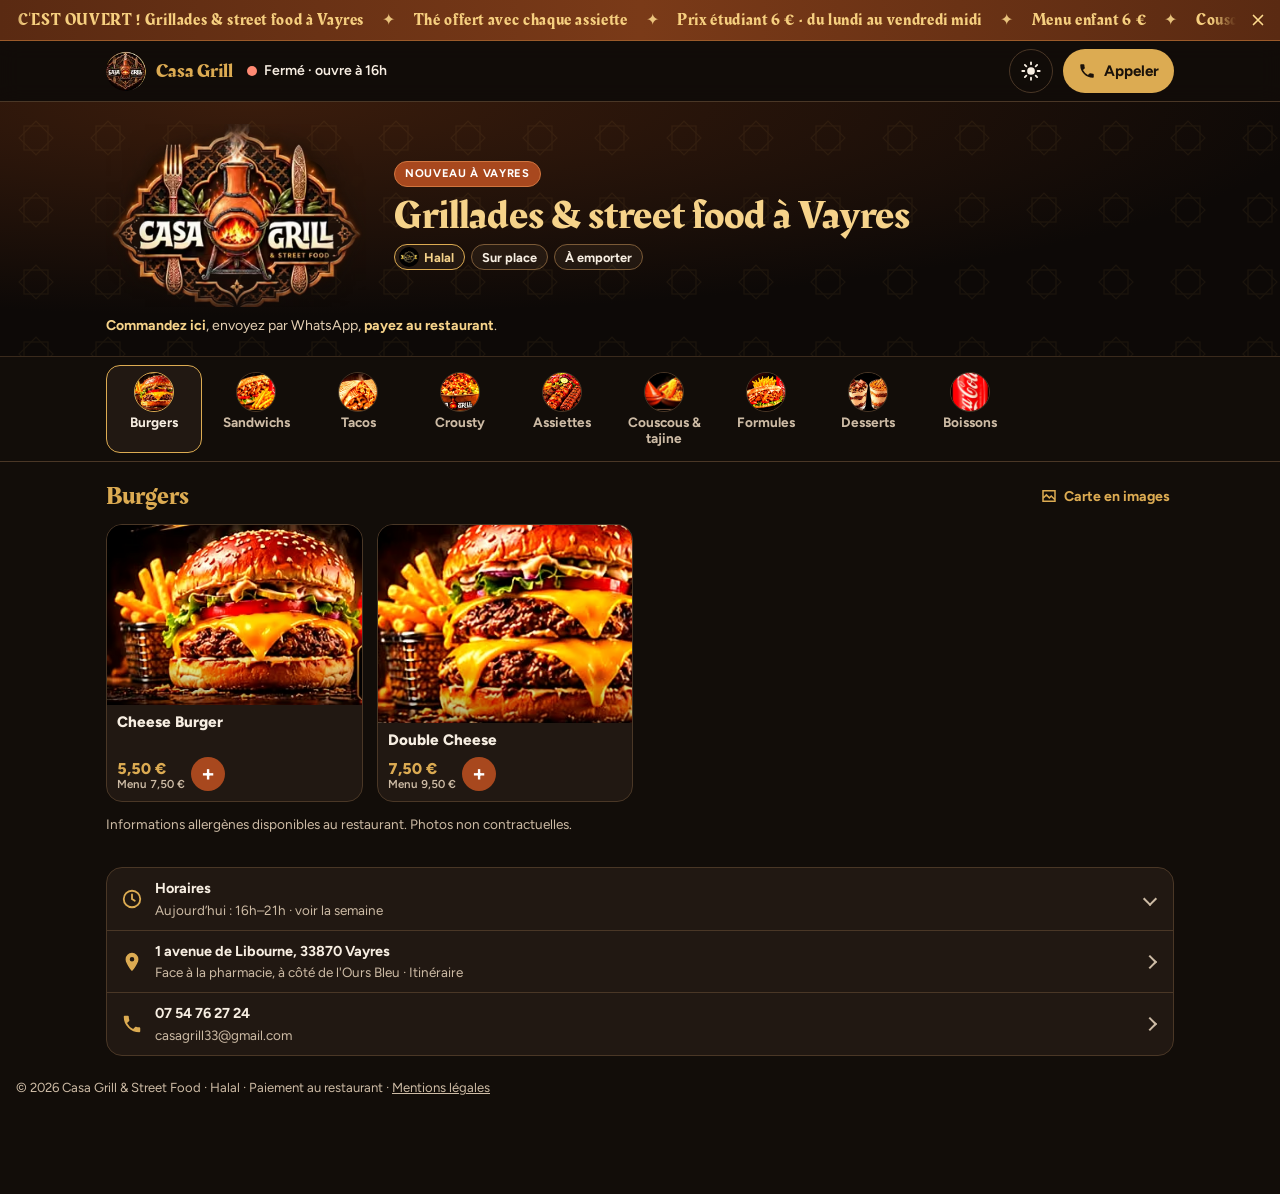
==== commit 8c829da6: "Publication : nouveaux messages du bandeau Co-Authored-By: Claude Opus 5.5 <noreply@anthropic.com> C" ====
--- a/index.html
+++ b/index.html
@@ -362,7 +362,7 @@
 <div class="toast" id="toast" role="status" aria-live="polite"></div>
 
 
-<script id="cg-data" type="application/json">{"menu":{"_aide":"Toutes les données du restaurant. Prix en euros (nombre avec un point : 5.5 = 5,50 €). Pour changer un prix, modifiez seulement 'price'. Horaires au format HH:MM, heure de Paris (mon, tue, wed, thu, fri, sat, sun). Groupes de choix : type 'one' = un seul choix, 'many' = plusieurs (min/max). Une option peut avoir un 'price' (supplément). Dans un plat, 'groups' s'applique à toutes les formules, et 'groups' dans une formule (variant) seulement à celle-ci. On peut réutiliser un groupe partagé avec {\"use\": \"nom\", \"min\": 2, \"max\": 2, \"label\": \"…\"}.","restaurant":{"name":"Casa Grill & Street Food","shortName":"Casa Grill","tagline":"Grillades et street food à Vayres","address":"1 avenue de Libourne","postalCode":"33870","city":"Vayres","landmark":"Face à la pharmacie, à côté de l'Ours Bleu","phone":"07 54 76 27 24","phoneIntl":"+33754762724","whatsapp":"33754762724","email":"casagrill33@gmail.com","timezone":"Europe/Paris","minLeadMinutes":20,"slotStepMinutes":15},"hours":{"mon":[["11:00","15:00"],["17:00","22:00"]],"tue":[["11:00","15:00"],["17:00","22:00"]],"wed":[["11:00","15:00"],["17:00","22:00"]],"thu":[["11:00","15:00"],["17:00","22:00"]],"fri":[["11:00","15:00"],["17:00","22:00"]],"sat":[["11:00","15:00"],["17:00","22:00"]],"sun":[["16:00","21:00"]]},"choiceGroups":{"boisson":{"label":"Votre boisson","type":"one","options":["Coca-Cola","Ice Tea","Oasis","Coca Cherry","Fanta","Eau"]},"parfumTiramisu":{"label":"Parfum","type":"one","options":["Oreo","Kinder","Spéculoos","Granola"]},"viandesTacos":{"label":"Votre viande","type":"many","min":1,"max":1,"options":["Kebab","Merguez","Cordon bleu",{"label":"Tenders","price":1.5},"Steak","Nuggets"]},"supplements":{"label":"Suppléments fromage","type":"many","min":0,"max":3,"options":[{"label":"Cheddar","price":1.5},{"label":"Boursin","price":1.5},{"label":"Kiri","price":1.5}]},"boissonAssiette":{"label":"Ajouter une boisson 33 cl","type":"one","options":[{"label":"Sans boisson","price":0},{"label":"Coca-Cola","price":1},{"label":"Ice Tea","price":1},{"label":"Oasis","price":1},{"label":"Coca Cherry","price":1},{"label":"Fanta","price":1},{"label":"Eau","price":1}]}},"categories":[{"id":"burgers","name":"Burgers","icon":"cheese-burger","items":[{"id":"cheese-burger","name":"Cheese Burger","img":"cheese-burger","variants":[{"id":"seul","label":"Seul","price":5.5},{"id":"menu","label":"Menu","price":7.5,"sub":"avec frites + boisson","groups":["boisson"]}]},{"id":"double-cheese","name":"Double Cheese","img":"double-cheese","variants":[{"id":"seul","label":"Seul","price":7.5},{"id":"menu","label":"Menu","price":9.5,"sub":"avec frites + boisson","groups":["boisson"]}]}]},{"id":"sandwichs","name":"Sandwichs","icon":"sandwich","items":[{"id":"sandwich-kebab","name":"Kebab","img":"sandwich","variants":[{"id":"seul","label":"Seul","price":8},{"id":"menu","label":"Menu","price":9,"sub":"avec frites + boisson","groups":["boisson"]}]},{"id":"sandwich-escalope","name":"Escalope poulet fromage","img":"sandwich-escalope","variants":[{"id":"seul","label":"Seul","price":8},{"id":"menu","label":"Menu","price":9,"sub":"avec frites + boisson","groups":["boisson"]}]},{"id":"sandwich-kefta","name":"Kefta","img":"sandwich-kefta","variants":[{"id":"seul","label":"Seul","price":8},{"id":"menu","label":"Menu","price":9,"sub":"avec frites + boisson","groups":["boisson"]}]},{"id":"sandwich-brochettes","name":"Brochettes","img":"sandwich-brochettes","variants":[{"id":"seul","label":"Seul","price":8},{"id":"menu","label":"Menu","price":9,"sub":"avec frites + boisson","groups":["boisson"]}]}]},{"id":"tacos","name":"Tacos","icon":"tacos","items":[{"id":"tacos-1","name":"Tacos 1 viande","img":"tacos","variants":[{"id":"seul","label":"Seul","price":8},{"id":"menu","label":"Menu","price":9,"sub":"avec frites + boisson","groups":["boisson"]}],"groups":[{"use":"viandesTacos","min":1,"max":1,"label":"Votre viande"},"supplements"]},{"id":"tacos-2","name":"Tacos 2 viandes","img":"tacos2","variants":[{"id":"seul","label":"Seul","price":10},{"id":"menu","label":"Menu","price":11,"sub":"avec frites + boisson","groups":["boisson"]}],"groups":[{"use":"viandesTacos","min":2,"max":2,"label":"Vos 2 viandes"},"supplements"]},{"id":"tacos-3","name":"Tacos 3 viandes","img":"tacos3","variants":[{"id":"seul","label":"Seul","price":12},{"id":"menu","label":"Menu","price":13,"sub":"avec frites + boisson","groups":["boisson"]}],"groups":[{"use":"viandesTacos","min":3,"max":3,"label":"Vos 3 viandes"},"supplements"]}]},{"id":"crousty","name":"Crousty","icon":"crousty","items":[{"id":"crousty-mini","name":"Crousty Mini","img":"crousty-mini","variants":[{"id":"seul","label":"Seul","price":4},{"id":"menu","label":"Menu","price":5,"sub":"avec boisson","groups":["boisson"]}]},{"id":"crousty-classique","name":"Crousty Classique","img":"crousty","variants":[{"id":"seul","label":"Seul","price":7},{"id":"menu","label":"Menu","price":8,"sub":"avec boisson","groups":["boisson"]}]}]},{"id":"assiettes","name":"Assiettes","icon":"assiette","note":"Servies avec frites, boulgour et crudités. Thé offert pour toute assiette achetée.","items":[{"id":"assiette-kebab","name":"Assiette Kebab","variants":[{"id":"unique","label":"","price":14}],"desc":"Viande kebab marinée","img":"assiette-kebab","badge":"Thé offert","groups":["boissonAssiette"]},{"id":"assiette-kefta","name":"Assiette Kefta","variants":[{"id":"unique","label":"","price":14}],"desc":"Kefta traditionnelle","img":"assiette-kefta","badge":"Thé offert","groups":["boissonAssiette"]},{"id":"assiette-merguez","name":"Assiette Merguez","variants":[{"id":"unique","label":"","price":14}],"desc":"Merguez grillées","img":"assiette-merguez","badge":"Thé offert","groups":["boissonAssiette"]},{"id":"assiette-brochettes","name":"Assiette Brochettes","variants":[{"id":"unique","label":"","price":14}],"desc":"Brochettes de poulet","img":"assiette-brochettes","badge":"Thé offert","groups":["boissonAssiette"]},{"id":"assiette-cotelettes","name":"Assiette Côtelettes d'agneau","variants":[{"id":"unique","label":"","price":15}],"desc":"Côtelettes d'agneau grillées","img":"assiette-cotelettes","badge":"Thé offert","groups":["boissonAssiette"]},{"id":"assiette-adana","name":"Assiette Adana Kebab","variants":[{"id":"unique","label":"","price":15}],"desc":"Kefta traditionnelle, oignons, sauce yaourt","img":"assiette-adana","badge":"Thé offert","groups":["boissonAssiette"]},{"id":"assiette-mixte","name":"Assiette Mixte","variants":[{"id":"unique","label":"","price":18}],"desc":"Trois viandes au choix","img":"assiette","badge":"Thé offert","groups":[{"id":"viandesMixte","label":"Vos 3 viandes","type":"many","min":3,"max":3,"options":["Kebab","Kefta","Merguez","Brochettes de poulet"]},"boissonAssiette"]}]},{"id":"sur-commande","name":"Couscous & tajine","icon":"couscous","note":"Préparés uniquement sur commande. Contactez-nous pour choisir le jour, le nombre de personnes et connaître le prix.","items":[{"id":"couscous","name":"Couscous","desc":"Préparé sur commande","img":"couscous","onRequest":true},{"id":"tajine","name":"Tajine","desc":"Préparé sur commande","img":"couscous","onRequest":true}]},{"id":"formules","name":"Formules","icon":"etudiant","items":[{"id":"formule-etudiant","name":"Prix étudiant","desc":"Lun–ven 11h–15h, sur présentation de la carte étudiante","img":"etudiant","student":true,"badge":"Étudiant","variants":[{"id":"unique","label":"","price":6,"groups":[{"id":"formule","label":"Votre formule","type":"one","options":["Kebab + frites + boisson","Crousty + boisson"]},"boisson",{"id":"dessert","label":"Petit tiramisu","type":"one","options":[{"label":"Sans tiramisu","price":0},{"label":"Tiramisu Oreo","price":1.5},{"label":"Tiramisu Kinder","price":1.5},{"label":"Tiramisu Spéculoos","price":1.5},{"label":"Tiramisu Granola","price":1.5}]}]}]},{"id":"menu-enfant","name":"Menu enfant","desc":"Hamburger ou nuggets, frites, Capri-Sun ou eau 33 cl, compote","img":"enfant","variants":[{"id":"unique","label":"","price":6,"groups":[{"id":"plat","label":"Le plat","type":"one","options":["Hamburger","Nuggets"]},{"id":"boissonEnfant","label":"La boisson","type":"one","options":["Capri-Sun","Eau 33 cl"]}]}]}]},{"id":"desserts","name":"Desserts","icon":"tiramisu","note":"Faits maison","items":[{"id":"tiramisu","name":"Tiramisu maison","desc":"Oreo, Kinder, Spéculoos ou Granola","img":"tiramisu","variants":[{"id":"petit","label":"Petit","price":2,"groups":["parfumTiramisu"]},{"id":"grand","label":"Grand","price":4,"groups":["parfumTiramisu"]}]},{"id":"tarte-daim","name":"Tarte au Daim","variants":[{"id":"unique","label":"","price":3.5}],"desc":"La part","img":"tarte"}]},{"id":"boissons","name":"Boissons","icon":"coca","items":[{"id":"coca","name":"Coca-Cola","variants":[{"id":"unique","label":"","price":1.5}],"desc":"Canette 33 cl","img":"coca"},{"id":"icetea","name":"Ice Tea","variants":[{"id":"unique","label":"","price":1.5}],"desc":"Canette 33 cl","img":"icetea"},{"id":"oasis","name":"Oasis","variants":[{"id":"unique","label":"","price":1.5}],"desc":"Canette 33 cl","img":"oasis"},{"id":"coca-cherry","name":"Coca Cherry","variants":[{"id":"unique","label":"","price":1.5}],"desc":"Canette 33 cl","img":"coca-cherry"},{"id":"fanta","name":"Fanta","variants":[{"id":"unique","label":"","price":1.5}],"desc":"Canette 33 cl","img":"fanta"},{"id":"eau","name":"Eau","variants":[{"id":"unique","label":"","price":1.5}],"desc":"Bouteille","img":"eau"},{"id":"cafe","name":"Café","variants":[{"id":"unique","label":"","price":1.3}],"img":"cafe"}],"compact":true}]},"config":{"_aide":"Réglages du site. Dates au format AAAA-MM-JJTHH:MM (heure de Paris). Laissez un lien vide (\"\") pour masquer le bouton correspondant. Fermetures exceptionnelles : ajoutez { \"date\": \"2026-12-25\", \"label\": \"Noël\" } pour un jour, ou { \"from\": \"2027-08-01\", \"to\": \"2027-08-15\", \"label\": \"Congés\" } pour une période.","banner":{"enabled":true,"announceFrom":"2026-11-01T00:00","startDate":"2026-11-09T11:00","endDate":"2026-12-14T23:59","heroBadge":"Nouveau à Vayres","countdownLabel":"Grande ouverture dans","messages":["GRANDE OUVERTURE à Vayres","Halal • Sur place & à emporter","Prix étudiant 6 € du lundi au vendredi midi","Commandez en ligne via WhatsApp"]},"closures":[],"links":{"ubereats":"","deliveroo":"","facebook":"","instagram":"","tiktok":""},"analytics":{"provider":"","plausibleDomain":"casagrill-vayres.fr","plausibleSrc":"https://plausible.io/js/script.js","umamiSrc":"","umamiWebsiteId":""}}}</script>
+<script id="cg-data" type="application/json">{"menu":{"_aide":"Toutes les données du restaurant. Prix en euros (nombre avec un point : 5.5 = 5,50 €). Pour changer un prix, modifiez seulement 'price'. Horaires au format HH:MM, heure de Paris (mon, tue, wed, thu, fri, sat, sun). Groupes de choix : type 'one' = un seul choix, 'many' = plusieurs (min/max). Une option peut avoir un 'price' (supplément). Dans un plat, 'groups' s'applique à toutes les formules, et 'groups' dans une formule (variant) seulement à celle-ci. On peut réutiliser un groupe partagé avec {\"use\": \"nom\", \"min\": 2, \"max\": 2, \"label\": \"…\"}.","restaurant":{"name":"Casa Grill & Street Food","shortName":"Casa Grill","tagline":"Grillades et street food à Vayres","address":"1 avenue de Libourne","postalCode":"33870","city":"Vayres","landmark":"Face à la pharmacie, à côté de l'Ours Bleu","phone":"07 54 76 27 24","phoneIntl":"+33754762724","whatsapp":"33754762724","email":"casagrill33@gmail.com","timezone":"Europe/Paris","minLeadMinutes":20,"slotStepMinutes":15},"hours":{"mon":[["11:00","15:00"],["17:00","22:00"]],"tue":[["11:00","15:00"],["17:00","22:00"]],"wed":[["11:00","15:00"],["17:00","22:00"]],"thu":[["11:00","15:00"],["17:00","22:00"]],"fri":[["11:00","15:00"],["17:00","22:00"]],"sat":[["11:00","15:00"],["17:00","22:00"]],"sun":[["16:00","21:00"]]},"choiceGroups":{"boisson":{"label":"Votre boisson","type":"one","options":["Coca-Cola","Ice Tea","Oasis","Coca Cherry","Fanta","Eau"]},"parfumTiramisu":{"label":"Parfum","type":"one","options":["Oreo","Kinder","Spéculoos","Granola"]},"viandesTacos":{"label":"Votre viande","type":"many","min":1,"max":1,"options":["Kebab","Merguez","Cordon bleu",{"label":"Tenders","price":1.5},"Steak","Nuggets"]},"supplements":{"label":"Suppléments fromage","type":"many","min":0,"max":3,"options":[{"label":"Cheddar","price":1.5},{"label":"Boursin","price":1.5},{"label":"Kiri","price":1.5}]},"boissonAssiette":{"label":"Ajouter une boisson 33 cl","type":"one","options":[{"label":"Sans boisson","price":0},{"label":"Coca-Cola","price":1},{"label":"Ice Tea","price":1},{"label":"Oasis","price":1},{"label":"Coca Cherry","price":1},{"label":"Fanta","price":1},{"label":"Eau","price":1}]}},"categories":[{"id":"burgers","name":"Burgers","icon":"cheese-burger","items":[{"id":"cheese-burger","name":"Cheese Burger","img":"cheese-burger","variants":[{"id":"seul","label":"Seul","price":5.5},{"id":"menu","label":"Menu","price":7.5,"sub":"avec frites + boisson","groups":["boisson"]}]},{"id":"double-cheese","name":"Double Cheese","img":"double-cheese","variants":[{"id":"seul","label":"Seul","price":7.5},{"id":"menu","label":"Menu","price":9.5,"sub":"avec frites + boisson","groups":["boisson"]}]}]},{"id":"sandwichs","name":"Sandwichs","icon":"sandwich","items":[{"id":"sandwich-kebab","name":"Kebab","img":"sandwich","variants":[{"id":"seul","label":"Seul","price":8},{"id":"menu","label":"Menu","price":9,"sub":"avec frites + boisson","groups":["boisson"]}]},{"id":"sandwich-escalope","name":"Escalope poulet fromage","img":"sandwich-escalope","variants":[{"id":"seul","label":"Seul","price":8},{"id":"menu","label":"Menu","price":9,"sub":"avec frites + boisson","groups":["boisson"]}]},{"id":"sandwich-kefta","name":"Kefta","img":"sandwich-kefta","variants":[{"id":"seul","label":"Seul","price":8},{"id":"menu","label":"Menu","price":9,"sub":"avec frites + boisson","groups":["boisson"]}]},{"id":"sandwich-brochettes","name":"Brochettes","img":"sandwich-brochettes","variants":[{"id":"seul","label":"Seul","price":8},{"id":"menu","label":"Menu","price":9,"sub":"avec frites + boisson","groups":["boisson"]}]}]},{"id":"tacos","name":"Tacos","icon":"tacos","items":[{"id":"tacos-1","name":"Tacos 1 viande","img":"tacos","variants":[{"id":"seul","label":"Seul","price":8},{"id":"menu","label":"Menu","price":9,"sub":"avec frites + boisson","groups":["boisson"]}],"groups":[{"use":"viandesTacos","min":1,"max":1,"label":"Votre viande"},"supplements"]},{"id":"tacos-2","name":"Tacos 2 viandes","img":"tacos2","variants":[{"id":"seul","label":"Seul","price":10},{"id":"menu","label":"Menu","price":11,"sub":"avec frites + boisson","groups":["boisson"]}],"groups":[{"use":"viandesTacos","min":2,"max":2,"label":"Vos 2 viandes"},"supplements"]},{"id":"tacos-3","name":"Tacos 3 viandes","img":"tacos3","variants":[{"id":"seul","label":"Seul","price":12},{"id":"menu","label":"Menu","price":13,"sub":"avec frites + boisson","groups":["boisson"]}],"groups":[{"use":"viandesTacos","min":3,"max":3,"label":"Vos 3 viandes"},"supplements"]}]},{"id":"crousty","name":"Crousty","icon":"crousty","items":[{"id":"crousty-mini","name":"Crousty Mini","img":"crousty-mini","variants":[{"id":"seul","label":"Seul","price":4},{"id":"menu","label":"Menu","price":5,"sub":"avec boisson","groups":["boisson"]}]},{"id":"crousty-classique","name":"Crousty Classique","img":"crousty","variants":[{"id":"seul","label":"Seul","price":7},{"id":"menu","label":"Menu","price":8,"sub":"avec boisson","groups":["boisson"]}]}]},{"id":"assiettes","name":"Assiettes","icon":"assiette","note":"Servies avec frites, boulgour et crudités. Thé offert pour toute assiette achetée.","items":[{"id":"assiette-kebab","name":"Assiette Kebab","variants":[{"id":"unique","label":"","price":14}],"desc":"Viande kebab marinée","img":"assiette-kebab","badge":"Thé offert","groups":["boissonAssiette"]},{"id":"assiette-kefta","name":"Assiette Kefta","variants":[{"id":"unique","label":"","price":14}],"desc":"Kefta traditionnelle","img":"assiette-kefta","badge":"Thé offert","groups":["boissonAssiette"]},{"id":"assiette-merguez","name":"Assiette Merguez","variants":[{"id":"unique","label":"","price":14}],"desc":"Merguez grillées","img":"assiette-merguez","badge":"Thé offert","groups":["boissonAssiette"]},{"id":"assiette-brochettes","name":"Assiette Brochettes","variants":[{"id":"unique","label":"","price":14}],"desc":"Brochettes de poulet","img":"assiette-brochettes","badge":"Thé offert","groups":["boissonAssiette"]},{"id":"assiette-cotelettes","name":"Assiette Côtelettes d'agneau","variants":[{"id":"unique","label":"","price":15}],"desc":"Côtelettes d'agneau grillées","img":"assiette-cotelettes","badge":"Thé offert","groups":["boissonAssiette"]},{"id":"assiette-adana","name":"Assiette Adana Kebab","variants":[{"id":"unique","label":"","price":15}],"desc":"Kefta traditionnelle, oignons, sauce yaourt","img":"assiette-adana","badge":"Thé offert","groups":["boissonAssiette"]},{"id":"assiette-mixte","name":"Assiette Mixte","variants":[{"id":"unique","label":"","price":18}],"desc":"Trois viandes au choix","img":"assiette","badge":"Thé offert","groups":[{"id":"viandesMixte","label":"Vos 3 viandes","type":"many","min":3,"max":3,"options":["Kebab","Kefta","Merguez","Brochettes de poulet"]},"boissonAssiette"]}]},{"id":"sur-commande","name":"Couscous & tajine","icon":"couscous","note":"Préparés uniquement sur commande. Contactez-nous pour choisir le jour, le nombre de personnes et connaître le prix.","items":[{"id":"couscous","name":"Couscous","desc":"Préparé sur commande","img":"couscous","onRequest":true},{"id":"tajine","name":"Tajine","desc":"Préparé sur commande","img":"couscous","onRequest":true}]},{"id":"formules","name":"Formules","icon":"etudiant","items":[{"id":"formule-etudiant","name":"Prix étudiant","desc":"Lun–ven 11h–15h, sur présentation de la carte étudiante","img":"etudiant","student":true,"badge":"Étudiant","variants":[{"id":"unique","label":"","price":6,"groups":[{"id":"formule","label":"Votre formule","type":"one","options":["Kebab + frites + boisson","Crousty + boisson"]},"boisson",{"id":"dessert","label":"Petit tiramisu","type":"one","options":[{"label":"Sans tiramisu","price":0},{"label":"Tiramisu Oreo","price":1.5},{"label":"Tiramisu Kinder","price":1.5},{"label":"Tiramisu Spéculoos","price":1.5},{"label":"Tiramisu Granola","price":1.5}]}]}]},{"id":"menu-enfant","name":"Menu enfant","desc":"Hamburger ou nuggets, frites, Capri-Sun ou eau 33 cl, compote","img":"enfant","variants":[{"id":"unique","label":"","price":6,"groups":[{"id":"plat","label":"Le plat","type":"one","options":["Hamburger","Nuggets"]},{"id":"boissonEnfant","label":"La boisson","type":"one","options":["Capri-Sun","Eau 33 cl"]}]}]}]},{"id":"desserts","name":"Desserts","icon":"tiramisu","note":"Faits maison","items":[{"id":"tiramisu","name":"Tiramisu maison","desc":"Oreo, Kinder, Spéculoos ou Granola","img":"tiramisu","variants":[{"id":"petit","label":"Petit","price":2,"groups":["parfumTiramisu"]},{"id":"grand","label":"Grand","price":4,"groups":["parfumTiramisu"]}]},{"id":"tarte-daim","name":"Tarte au Daim","variants":[{"id":"unique","label":"","price":3.5}],"desc":"La part","img":"tarte"}]},{"id":"boissons","name":"Boissons","icon":"coca","items":[{"id":"coca","name":"Coca-Cola","variants":[{"id":"unique","label":"","price":1.5}],"desc":"Canette 33 cl","img":"coca"},{"id":"icetea","name":"Ice Tea","variants":[{"id":"unique","label":"","price":1.5}],"desc":"Canette 33 cl","img":"icetea"},{"id":"oasis","name":"Oasis","variants":[{"id":"unique","label":"","price":1.5}],"desc":"Canette 33 cl","img":"oasis"},{"id":"coca-cherry","name":"Coca Cherry","variants":[{"id":"unique","label":"","price":1.5}],"desc":"Canette 33 cl","img":"coca-cherry"},{"id":"fanta","name":"Fanta","variants":[{"id":"unique","label":"","price":1.5}],"desc":"Canette 33 cl","img":"fanta"},{"id":"eau","name":"Eau","variants":[{"id":"unique","label":"","price":1.5}],"desc":"Bouteille","img":"eau"},{"id":"cafe","name":"Café","variants":[{"id":"unique","label":"","price":1.3}],"img":"cafe"}],"compact":true}]},"config":{"_aide":"Réglages du site. Dates au format AAAA-MM-JJTHH:MM (heure de Paris). Laissez un lien vide (\"\") pour masquer le bouton correspondant. Fermetures exceptionnelles : ajoutez { \"date\": \"2026-12-25\", \"label\": \"Noël\" } pour un jour, ou { \"from\": \"2027-08-01\", \"to\": \"2027-08-15\", \"label\": \"Congés\" } pour une période.","banner":{"enabled":true,"announceFrom":"2026-11-01T00:00","startDate":"2026-11-09T11:00","endDate":"2026-12-14T23:59","heroBadge":"Nouveau à Vayres","countdownLabel":"Grande ouverture dans","messages":["C'EST OUVERT ! Grillades & street food à Vayres","Thé offert avec chaque assiette","Prix étudiant 6 € · du lundi au vendredi midi","Menu enfant 6 €","Couscous & tajine sur commande","Commandez en 2 minutes sur WhatsApp, payez sur place","Halal · Sur place & à emporter"]},"closures":[],"links":{"ubereats":"","deliveroo":"","facebook":"","instagram":"","tiktok":""},"analytics":{"provider":"","plausibleDomain":"casagrill-vayres.fr","plausibleSrc":"https://plausible.io/js/script.js","umamiSrc":"","umamiWebsiteId":""}}}</script>
 <script>/* Casa Grill Vayres — site vitrine + commande WhatsApp. JS vanilla, sans dépendance. */
 (function () {
   'use strict';
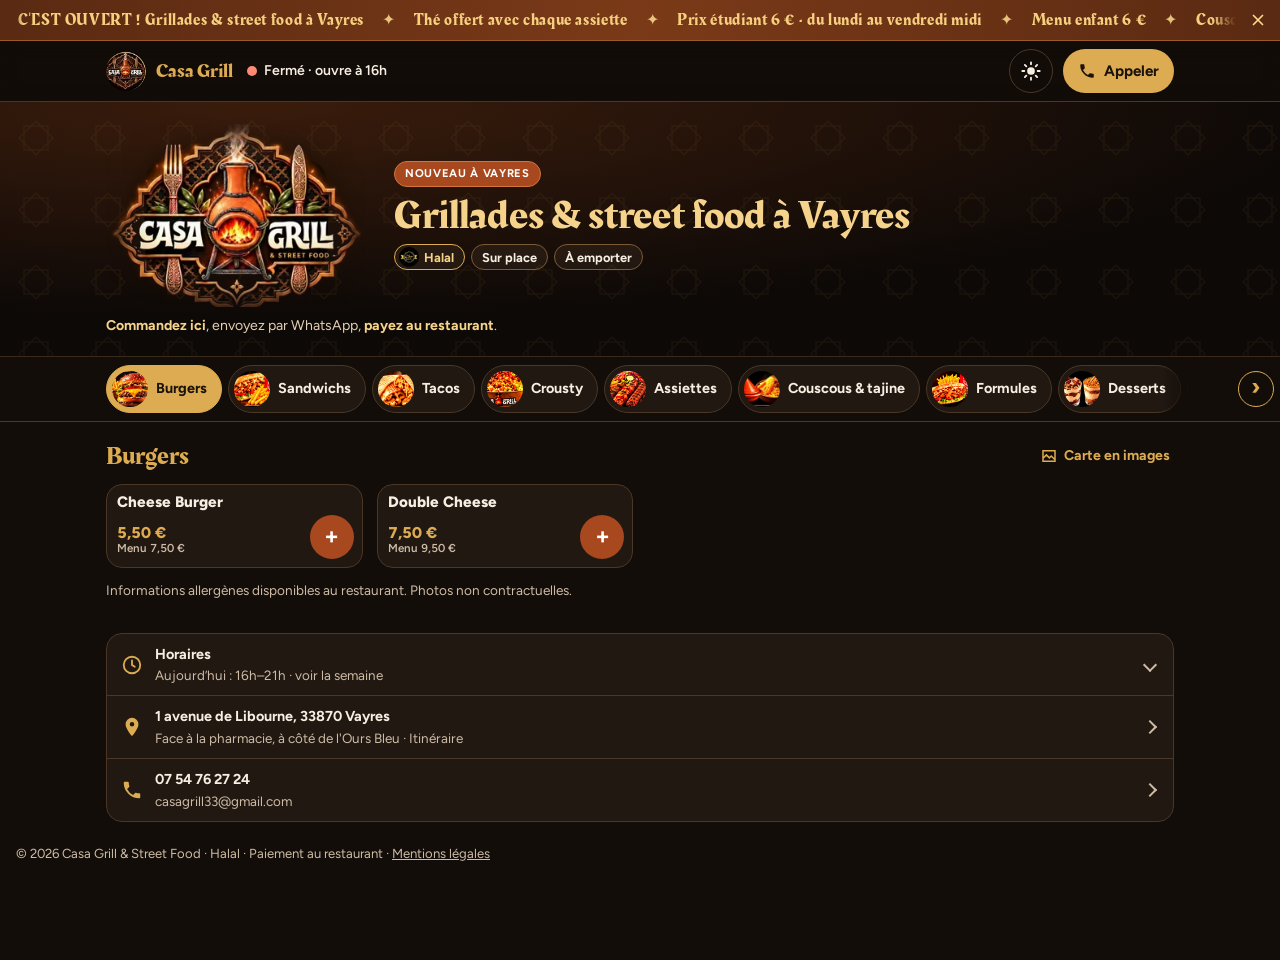
==== commit 7a13b1dd: "Publication : version finale Co-Authored-By: Claude Fable 5.2 <noreply@anthropic.com> Claude-Session" ====
--- a/index.html
+++ b/index.html
@@ -5,7 +5,7 @@
 <meta name="viewport" content="width=device-width, initial-scale=1, viewport-fit=cover">
 <title>Casa Grill Vayres – Kebab, burgers, tacos &amp; grillades halal</title>
 <meta name="description" content="Casa Grill &amp; Street Food à Vayres (33870), près de Libourne : kebab, burgers, tacos, crousty et assiettes grillées halal. Sur place, à emporter, commande par WhatsApp au 07 54 76 27 24.">
-<link rel="canonical" href="https://casagrill-vayres.fr/">
+<link rel="canonical" href="https://alph3789-sketch.github.io/casa-grill-vayres/">
 <meta name="theme-color" content="#120d09">
 <meta name="color-scheme" content="dark light">
 <meta property="og:type" content="restaurant">
@@ -13,15 +13,15 @@
 <meta property="og:site_name" content="Casa Grill Vayres">
 <meta property="og:title" content="Casa Grill Vayres – Kebab, burgers, tacos &amp; grillades halal">
 <meta property="og:description" content="Grillades et street food halal à Vayres. Sur place &amp; à emporter. Commandez en ligne via WhatsApp.">
-<meta property="og:url" content="https://casagrill-vayres.fr/">
-<meta property="og:image" content="https://casagrill-vayres.fr/img/og-image.jpg">
+<meta property="og:url" content="https://alph3789-sketch.github.io/casa-grill-vayres/">
+<meta property="og:image" content="https://alph3789-sketch.github.io/casa-grill-vayres/img/og-image.jpg">
 <meta property="og:image:width" content="1200">
 <meta property="og:image:height" content="630">
 <meta property="og:image:alt" content="Logo Casa Grill &amp; Street Food, Vayres">
 <meta name="twitter:card" content="summary_large_image">
 <meta name="twitter:title" content="Casa Grill Vayres – Kebab, burgers, tacos &amp; grillades halal">
 <meta name="twitter:description" content="Grillades et street food halal à Vayres. Sur place &amp; à emporter.">
-<meta name="twitter:image" content="https://casagrill-vayres.fr/img/og-image.jpg">
+<meta name="twitter:image" content="https://alph3789-sketch.github.io/casa-grill-vayres/img/og-image.jpg">
 <link rel="icon" href="img/favicon-32.png" sizes="32x32" type="image/png">
 <link rel="apple-touch-icon" href="img/apple-touch-icon.png">
 <link rel="manifest" href="manifest.webmanifest">
@@ -32,24 +32,29 @@
   // Thème : sombre par défaut, choix mémorisé.
   try { var t = localStorage.getItem('cg-theme'); if (t === 'light' || t === 'dark') document.documentElement.dataset.theme = t; } catch (e) {}
 </script>
-<style>@font-face{font-family:"Rakkas";src:url(fonts/rakkas-latin.woff2) format("woff2");font-weight:400;font-display:swap;unicode-range:U+0000-00FF,U+0131,U+0152-0153,U+02BB-02BC,U+02C6,U+02DA,U+02DC,U+2000-206F,U+20AC,U+2122,U+2212}@font-face{font-family:"Figtree";src:url(fonts/figtree-latin.woff2) format("woff2");font-weight:300 900;font-display:swap;unicode-range:U+0000-00FF,U+0131,U+0152-0153,U+02BB-02BC,U+02C6,U+02DA,U+02DC,U+2000-206F,U+20AC,U+2122,U+2212}:root{--bg:#120d09;--bg-2:#1a130e;--surface:#211812;--surface-2:#2c2018;--line:#4a3726;--text:#f7eee2;--muted:#cdbba5;--gold:#dcab52;--gold-2:#f0c879;--on-gold:#1b120a;--cta:#a8481e;--cta-hover:#bf5626;--on-cta:#fff;--wa:#1c8a4c;--ok:#4fc27d;--err:#ff8a73;--warn:#f0c879;--hero-bg:#0d0907;--hero-text:#f7eee2;--radius:14px;--radius-sm:10px;--header-h:60px;--font-display:"Rakkas",Georgia,"Times New Roman",serif;--font:"Figtree",system-ui,-apple-system,"Segoe UI",Roboto,sans-serif;--shadow:0 10px 30px rgba(0,0,0,.35);--star:url("data:image/svg+xml,%3Csvg xmlns='http://www.w3.org/2000/svg' width='72' height='72' viewBox='0 0 72 72'%3E%3Cg fill='none' stroke='%23dcab52' stroke-width='1.2'%3E%3Crect x='24' y='24' width='24' height='24'/%3E%3Crect x='24' y='24' width='24' height='24' transform='rotate(45 36 36)'/%3E%3C/g%3E%3C/svg%3E");color-scheme:dark}:root[data-theme="light"]{--bg:#faf4ea;--bg-2:#f3eadc;--surface:#fffaf3;--surface-2:#f1e5d3;--line:#dcc8ad;--text:#22170f;--muted:#5c4836;--gold:#82530e;--gold-2:#6e450a;--on-gold:#fff;--cta:#a8481e;--cta-hover:#8f3c17;--wa:#157a42;--ok:#1d7a45;--err:#b3261e;--warn:#7a4a00;--shadow:0 10px 30px rgba(70,40,10,.15);color-scheme:light}*,*::before,*::after{box-sizing:border-box}html{-webkit-text-size-adjust:100%;scroll-behavior:smooth;scroll-padding-top:calc(var(--header-h) + 64px)}@media (prefers-reduced-motion:reduce){html{scroll-behavior:auto}}body{margin:0;background:var(--bg);color:var(--text);font:400 1rem/1.5 var(--font);-webkit-font-smoothing:antialiased;overflow-x:hidden}body.cart-open{padding-bottom:0}img{max-width:100%;height:auto;display:block}a{color:var(--gold)}h1,h2,h3{font-family:var(--font-display);font-weight:400;line-height:1.1;margin:0}p{margin:0 0 .6em}button,input,select,textarea{font:inherit;color:inherit}:focus-visible{outline:3px solid var(--gold-2);outline-offset:2px;border-radius:6px}.sr-only{position:absolute!important;width:1px;height:1px;overflow:hidden;clip:rect(0 0 0 0);white-space:nowrap}.skip{position:absolute;left:8px;top:-60px;z-index:100;background:var(--gold);color:var(--on-gold);padding:10px 14px;border-radius:8px;font-weight:700}.skip:focus{top:8px}.wrap{width:100%;max-width:1100px;margin:0 auto;padding:0 16px}.nowrap{white-space:nowrap}.muted{color:var(--muted)}.center{text-align:center}.fine{font-size:.85rem;color:var(--muted);margin-top:12px}[hidden]{display:none!important}.btn{display:inline-flex;align-items:center;justify-content:center;gap:8px;min-height:48px;padding:0 20px;border-radius:999px;border:1.5px solid transparent;font-weight:700;text-decoration:none;cursor:pointer;white-space:nowrap;transition:background .15s,border-color .15s,transform .1s;-webkit-tap-highlight-color:transparent}.btn:active{transform:scale(.98)}.btn--sm{min-height:44px;padding:0 14px;font-size:.95rem}.btn--block{width:100%}.btn--primary{background:var(--cta);color:var(--on-cta)}.btn--primary:hover{background:var(--cta-hover)}.btn--ghost{background:transparent;border-color:var(--line);color:var(--text)}.btn--ghost:hover{border-color:var(--gold)}.btn--call{background:var(--gold);color:var(--on-gold)}.btn--wa{background:var(--wa);color:#fff;font-size:1.05rem;min-height:52px}.icon-btn{display:inline-grid;place-items:center;width:44px;height:44px;border-radius:50%;border:1.5px solid var(--line);background:transparent;cursor:pointer;color:var(--text);flex:none}.icon-btn:hover{border-color:var(--gold)}.row-btns{display:flex;flex-wrap:wrap;gap:10px;margin-top:14px}.row-btns--split>*{flex:1 1 0;min-width:0;padding:0 10px;font-size:.92rem}.marquee{position:relative;display:flex;align-items:center;min-height:40px;background:linear-gradient(90deg,#5a2a12,#7a3a18 50%,#5a2a12);color:#f6cf7f;font-family:var(--font-display);font-size:1rem;letter-spacing:.04em;overflow:hidden;border-bottom:1px solid #9b5a2a}.marquee__viewport{flex:1;overflow:hidden;mask-image:linear-gradient(90deg,transparent,#000 24px,#000 calc(100% - 24px),transparent);-webkit-mask-image:linear-gradient(90deg,transparent,#000 24px,#000 calc(100% - 24px),transparent)}.marquee__track{display:flex;width:max-content;animation:marquee var(--marquee-dur,30s) linear infinite}.marquee__group{display:flex;flex:none;align-items:center}.marquee__item{padding:0 18px;white-space:nowrap}.marquee__sep{color:#ffdc8f;opacity:.85}.marquee:hover .marquee__track,.marquee.is-paused .marquee__track{animation-play-state:paused}@keyframes marquee{from{transform:translate3d(0,0,0)}to{transform:translate3d(-50%,0,0)}}.marquee__close{flex:none;width:44px;height:40px;display:grid;place-items:center;background:transparent;border:0;color:#ffdc8f;cursor:pointer}.marquee.is-static .marquee__viewport{mask-image:none;-webkit-mask-image:none}.marquee.is-static .marquee__track{animation:none;width:auto;justify-content:center;padding:6px 0;text-align:center}.marquee.is-static .marquee__item{white-space:normal;font-size:.92rem;padding:0 4px 0 16px}@media (prefers-reduced-motion:reduce){.marquee__track{animation:none}}.site-header{position:sticky;top:0;z-index:40;background:color-mix(in srgb,var(--bg) 92%,transparent);backdrop-filter:saturate(1.4) blur(10px);-webkit-backdrop-filter:saturate(1.4) blur(10px);border-bottom:1px solid var(--line)}.site-header__inner{display:flex;align-items:center;gap:10px;height:var(--header-h)}.brand{display:flex;align-items:center;gap:10px;text-decoration:none;color:var(--text);flex:none;min-height:44px}.brand img{width:40px;height:40px;border-radius:50%}.brand__name{font-family:var(--font-display);font-size:1.25rem;color:var(--gold)}.status{color:var(--text);text-decoration:none;min-height:44px;display:flex;align-items:center;gap:7px;margin:0 auto 0 4px;font-size:.88rem;font-weight:600;line-height:1.15;min-width:0}.status__text{overflow:hidden;text-overflow:ellipsis;display:-webkit-box;-webkit-line-clamp:2;-webkit-box-orient:vertical}.status__dot{width:10px;height:10px;border-radius:50%;background:var(--muted);flex:none}.status.is-open .status__dot{background:var(--ok);box-shadow:0 0 0 4px color-mix(in srgb,var(--ok) 25%,transparent)}.status.is-closed .status__dot{background:var(--err)}.status.is-soon .status__dot{background:var(--warn)}#theme-toggle .i-moon{display:none}:root[data-theme="light"] #theme-toggle .i-sun{display:none}:root[data-theme="light"] #theme-toggle .i-moon{display:block}@media (max-width:420px){.brand__name{display:none}.btn--call span{display:none}.btn--call{width:44px;padding:0}}.hero{position:relative;background:radial-gradient(120% 120% at 20% 0%,#3a1c0c 0%,var(--hero-bg) 70%);color:var(--hero-text);overflow:hidden;isolation:isolate;border-bottom:1px solid #3a2a1c}.hero::before{content:"";position:absolute;inset:0;background:var(--star) 0 0/72px 72px;opacity:.07;z-index:-1}.hero__inner{display:flex;align-items:center;gap:12px;padding-top:12px;padding-bottom:6px}.hero__logo{flex:none}.hero__logo img{width:112px;height:auto;aspect-ratio:640/450}.hero__text{display:grid;gap:6px;min-width:0}.hero h1{font-size:clamp(1.25rem,5.2vw,2.6rem);color:#f6d38a;text-wrap:balance;margin:0}.badges{display:flex;flex-wrap:wrap;gap:6px;list-style:none;padding:0;margin:0}.pill{display:inline-flex;align-items:center;gap:5px;min-height:26px;padding:2px 10px;border-radius:999px;border:1px solid #7b5a37;background:rgba(255,220,150,.06);font-size:.8rem;font-weight:700;color:#f7eee2}.pill--halal{border-color:#dcab52;color:#f6d38a;padding-left:4px}.pill--halal img{width:20px;height:20px;border-radius:50%}.pill--new{background:#a8481e;border-color:#d2753f;color:#fff;text-transform:uppercase;letter-spacing:.06em;font-size:.7rem}.hero__news{margin:0}.hero__how{padding-bottom:12px}.hero__how p{margin:0;font-size:.88rem;color:#e3cfb3}.hero__how b{color:#f6d38a}.countdown{display:flex;flex-wrap:wrap;align-items:center;gap:6px;margin:0;font-size:.78rem;color:#e3cfb3}.countdown__units{display:flex;gap:4px}.countdown__units>span{padding:2px 6px;border:1px solid #6b4c33;border-radius:8px;background:rgba(0,0,0,.35)}.countdown b{font-family:var(--font-display);font-weight:400;font-size:1rem;color:#f6d38a;font-variant-numeric:tabular-nums}@media (min-width:900px){.hero__inner{gap:28px;padding-top:22px;padding-bottom:8px}.hero__logo img{width:260px}.hero__how{padding-bottom:20px}}.tabs{position:sticky;top:var(--header-h);z-index:30;background:var(--bg);border-bottom:1px solid var(--line)}.tabs__scroller{display:flex;gap:6px;overflow-x:auto;scrollbar-width:none;padding:8px 16px;max-width:1100px;margin:0 auto;--fade-l:0px;--fade-r:28px;mask-image:linear-gradient(90deg,transparent 0,#000 var(--fade-l),#000 calc(100% - var(--fade-r)),transparent 100%);-webkit-mask-image:linear-gradient(90deg,transparent 0,#000 var(--fade-l),#000 calc(100% - var(--fade-r)),transparent 100%)}.tabs__scroller::-webkit-scrollbar{display:none}.tabs__scroller:not(.at-start){--fade-l:28px}.tabs__scroller.at-end{--fade-r:0px}.tab{flex:none;display:grid;justify-items:center;align-content:start;gap:3px;width:78px;min-height:72px;padding:6px 4px;border-radius:14px;border:1.5px solid transparent;background:transparent;cursor:pointer;font-weight:700;font-size:.76rem;line-height:1.15;text-align:center;color:var(--muted)}.tab img{width:40px;height:40px;border-radius:50%;object-fit:cover;background:#000;border:1.5px solid var(--line)}.tab[aria-selected="true"]{color:var(--text);background:var(--surface);border-color:var(--gold)}.tab[aria-selected="true"] img{border-color:var(--gold)}@media (min-width:900px){.tab{width:96px;font-size:.85rem}}.menu-section{padding:0 0 18px}.panel{padding-top:12px}.panel__head{display:flex;align-items:center;justify-content:space-between;gap:10px;margin-bottom:6px}.panel__title{font-size:1.6rem;color:var(--gold)}.panel__note{color:var(--muted);font-size:.88rem;margin:0 0 10px;padding:8px 12px;border-radius:10px;background:var(--surface);border:1px solid var(--line)}.link-btn{display:inline-flex;align-items:center;gap:6px;min-height:44px;padding:0 4px;border:0;background:none;color:var(--gold);font-weight:700;font-size:.88rem;cursor:pointer;white-space:nowrap}.grid{list-style:none;margin:0;padding:0;display:grid;grid-template-columns:repeat(2,minmax(0,1fr));gap:10px}.grid--3{grid-template-columns:repeat(3,minmax(0,1fr));gap:8px}.grid--3 .tile__img{aspect-ratio:3/4}.grid--3 .tile__name{font-size:.86rem}@media (min-width:700px){.grid{grid-template-columns:repeat(3,minmax(0,1fr))}.grid--3{grid-template-columns:repeat(5,minmax(0,1fr))}}@media (min-width:1000px){.grid{grid-template-columns:repeat(4,minmax(0,1fr));gap:14px}.grid--3{grid-template-columns:repeat(7,minmax(0,1fr))}}.grid>li{display:flex}.tile{display:flex;flex-direction:column;width:100%;padding:0 0 10px;border-radius:16px;border:1px solid var(--line);background:var(--surface);text-align:left;cursor:pointer;overflow:hidden;transition:border-color .15s,transform .1s}.tile:hover{border-color:var(--gold)}.tile:active{transform:scale(.98)}.tile__img{position:relative;display:block;aspect-ratio:16/11;background:#0b0806;margin-bottom:8px}.tile__pic,.tile__pic img{display:block;width:100%;height:100%}.tile__pic img{object-fit:cover}.grid--3 .tile__pic img{object-fit:contain}.tile__img::after{content:"";position:absolute;inset:auto 0 0;height:30%;background:linear-gradient(transparent,rgba(0,0,0,.35));pointer-events:none}.tile__badge{position:absolute;left:6px;top:6px;padding:2px 8px;border-radius:999px;background:#a8481e;color:#fff;font-size:.7rem;font-weight:800}.tile__name{padding:0 10px;font-weight:800;font-size:.95rem;line-height:1.2}.tile__desc{padding:2px 10px 0;color:var(--muted);font-size:.78rem;line-height:1.3;display:-webkit-box;-webkit-line-clamp:2;-webkit-box-orient:vertical;overflow:hidden}.tile__foot{display:flex;align-items:flex-end;justify-content:space-between;gap:6px;margin-top:auto;padding:8px 10px 0}.tile__price{display:grid;font-weight:800;color:var(--gold);font-variant-numeric:tabular-nums;font-size:.98rem;line-height:1.15}.tile__price small{color:var(--muted);font-weight:600;font-size:.72rem}.tile__plus{display:grid;place-items:center;width:34px;height:34px;flex:none;border-radius:50%;background:var(--cta);color:#fff;font-size:1.4rem;line-height:1;font-weight:700}.infos{padding:6px 0 18px}.info-card{background:var(--surface);border:1px solid var(--line);border-radius:16px;overflow:hidden}.info-row{display:flex;align-items:center;gap:12px;min-height:60px;padding:10px 14px;border-top:1px solid var(--line);color:var(--text);text-decoration:none}.info-card>.info-row:first-child{border-top:0}details.info-row{display:block;padding:0}details.info-row summary{display:flex;align-items:center;gap:12px;min-height:60px;padding:10px 14px;cursor:pointer;list-style:none}details.info-row summary::-webkit-details-marker{display:none}.info-row svg{color:var(--gold);flex:none}.info-row__text{display:grid;flex:1;min-width:0;font-size:.9rem}.info-row__text span{color:var(--muted);font-size:.84rem}.chev{width:10px;height:10px;border-right:2px solid var(--muted);border-bottom:2px solid var(--muted);transform:rotate(45deg);flex:none;margin-right:4px;transition:transform .2s}details[open] .chev{transform:rotate(-135deg)}.chev--out{transform:rotate(-45deg)}details .hours{margin:0 14px 12px;width:calc(100% - 28px)}.info-row--links{flex-wrap:wrap}.info-row--links .row-btns{margin:0}.hours{width:100%;border-collapse:collapse;font-size:.92rem}.hours th,.hours td{padding:8px 6px;text-align:left;border-bottom:1px solid var(--line)}.hours th{font-weight:600}.hours td{text-align:right;font-variant-numeric:tabular-nums}.hours tr.is-today{background:color-mix(in srgb,var(--gold) 16%,transparent)}.hours tr.is-today th{color:var(--gold);font-weight:800}.closures{margin:0 14px 12px;color:var(--warn);font-weight:600}.site-footer{padding:4px 0 calc(96px + env(safe-area-inset-bottom));font-size:.82rem;color:var(--muted)}.site-footer p{margin:0}.site-footer a{color:var(--muted)}.cartbar{position:fixed;left:0;right:0;bottom:0;z-index:50;padding:10px 12px calc(10px + env(safe-area-inset-bottom));background:linear-gradient(transparent,color-mix(in srgb,var(--bg) 85%,transparent) 30%);pointer-events:none}.cartbar__btn{pointer-events:auto;display:flex;align-items:center;gap:12px;width:100%;max-width:560px;margin:0 auto;min-height:56px;padding:0 18px 0 10px;border:0;border-radius:999px;background:var(--cta);color:#fff;font-weight:800;font-size:1.02rem;cursor:pointer;box-shadow:var(--shadow);white-space:nowrap}.cartbar__btn:hover{background:var(--cta-hover)}.cartbar__count{display:inline-grid;place-items:center;min-width:34px;height:34px;padding:0 8px;border-radius:999px;background:#fff;color:#8a3a17;font-variant-numeric:tabular-nums;flex:none}.cartbar__label{flex:1;min-width:0;text-align:left;overflow:hidden;text-overflow:ellipsis}.cartbar__total{flex:none;font-variant-numeric:tabular-nums}.xs-show{display:none}@media (max-width:359px){.xs-hide{display:none}.xs-show{display:inline}}.cartbar.bump .cartbar__count{animation:bump .35s}@keyframes bump{50%{transform:scale(1.25)}}@media (prefers-reduced-motion:reduce){.cartbar.bump .cartbar__count{animation:none}}dialog{color:var(--text)}.sheet{padding:0;border:0;margin:auto auto 0;width:100%;max-width:560px;max-height:min(88dvh,780px);border-radius:20px 20px 0 0;background:var(--surface);box-shadow:var(--shadow);overflow:hidden}.sheet--tall{max-height:94dvh}.sheet::backdrop{background:rgba(0,0,0,.6)}.sheet[open]{animation:sheet-up .22s ease-out}@keyframes sheet-up{from{transform:translateY(40px);opacity:.4}}@media (prefers-reduced-motion:reduce){.sheet[open]{animation:none}}@media (min-width:700px){.sheet{margin:auto;border-radius:20px}}.sheet__inner{display:flex;flex-direction:column;max-height:inherit}.sheet__head{display:flex;align-items:center;justify-content:space-between;gap:12px;padding:14px 16px 10px;border-bottom:1px solid var(--line)}.sheet__head h2{font-size:1.5rem;color:var(--gold)}.sheet__body{padding:14px 16px;overflow-y:auto;overscroll-behavior:contain;flex:1 1 auto}.sheet__foot{padding:12px 16px calc(14px + env(safe-area-inset-bottom));border-top:1px solid var(--line);display:grid;gap:10px;background:var(--surface)}.sheet__foot .row-btns{margin-top:0}.sheet__foot .fine{margin:0}.sheet--product{max-height:94dvh}.sheet__x{position:absolute;right:12px;top:12px;z-index:2;background:color-mix(in srgb,var(--surface) 85%,transparent)}.sheet--product .sheet__body{position:relative;padding-top:0}.p-img{margin:0 -16px 12px;aspect-ratio:3/2;max-height:30vh;width:calc(100% + 32px);background:#0b0806;overflow:hidden}.p-img picture,.p-img img{display:block;width:100%;height:100%}.p-img img{object-fit:cover}.p-img:empty{display:none}.sheet--product .sheet__body>.p-name:first-child,.p-img:empty+.p-name{padding-top:56px}.p-name{font-size:1.7rem;color:var(--gold);margin-bottom:4px;padding-right:48px}.p-desc{color:var(--muted);margin:0 0 14px}.group{border:0;padding:0;margin:0 0 16px;border-radius:12px}.group legend{display:flex;align-items:baseline;justify-content:space-between;gap:8px;width:100%;font-weight:800;margin-bottom:8px;padding:0}.group__hint{font-weight:600;font-size:.8rem;color:var(--muted)}.group.is-missing{outline:2px solid var(--err);outline-offset:6px}.group.is-missing .group__hint{color:var(--err)}.opts{display:grid;grid-template-columns:repeat(2,minmax(0,1fr));gap:8px}.opts--wide{grid-template-columns:1fr}.opt{position:relative;display:flex}.opt input{position:absolute;opacity:0;inset:0;width:100%;height:100%;margin:0;cursor:pointer}.opt span{display:flex;align-items:center;justify-content:space-between;gap:6px;width:100%;min-height:48px;padding:8px 12px;border-radius:12px;border:1.5px solid var(--line);background:var(--bg-2);font-weight:600}.opt input:checked+span{border-color:var(--gold);background:color-mix(in srgb,var(--gold) 18%,var(--bg-2))}.opt input:disabled+span{opacity:.45}.opt input:focus-visible+span{outline:3px solid var(--gold-2);outline-offset:2px}.opt small{color:var(--muted);font-weight:700;margin-left:auto}.opt--variant span{display:grid;grid-template-columns:1fr auto;align-items:center;text-align:left;row-gap:0}.opt--variant b{font-size:1rem}.opt--variant small{grid-column:1;grid-row:2;margin:0;font-weight:600}.opt--variant em{grid-column:2;grid-row:1 / span 2;font-style:normal;font-weight:800;color:var(--gold)}.sheet__foot--row{display:flex;align-items:center;gap:10px}.stepper{display:flex;align-items:center;gap:4px;flex:none}.stepper button{width:44px;height:44px;border-radius:50%;border:1.5px solid var(--line);background:var(--bg-2);font-size:1.3rem;font-weight:700;cursor:pointer}.stepper button:disabled{opacity:.4;cursor:default}.stepper output{min-width:24px;text-align:center;font-weight:800;font-variant-numeric:tabular-nums}.p-add{flex:1;min-width:0;min-height:52px;font-size:1.02rem}.form-grid{display:grid;grid-template-columns:1fr 1.4fr;gap:10px;margin-bottom:14px}#request-form .field{margin-bottom:14px}.lines{list-style:none;margin:0 0 12px;padding:0}.line{display:grid;grid-template-columns:1fr auto;gap:4px 10px;padding:12px 0;border-bottom:1px solid var(--line)}.line__name{font-weight:800}.line__opts{color:var(--muted);font-size:.88rem;grid-column:1}.line__price{font-weight:800;color:var(--gold);text-align:right;font-variant-numeric:tabular-nums}.qty{display:flex;align-items:center;gap:6px;grid-column:2;grid-row:2 / span 2;justify-self:end;align-self:end}.qty button{width:44px;height:44px;border-radius:50%;border:1.5px solid var(--line);background:var(--bg-2);font-size:1.3rem;font-weight:700;cursor:pointer;display:grid;place-items:center}.qty output{min-width:22px;text-align:center;font-weight:800;font-variant-numeric:tabular-nums}.empty{color:var(--muted);text-align:center;padding:20px 0}.order-form{display:grid;gap:14px}.seg{display:grid;grid-template-columns:1fr 1fr;gap:8px;border:0;padding:0;margin:0}.seg legend{font-weight:800;margin-bottom:6px;padding:0}.seg label{position:relative}.seg input{position:absolute;opacity:0;inset:0;margin:0;cursor:pointer}.seg span{display:grid;place-items:center;min-height:48px;border-radius:12px;border:1.5px solid var(--line);background:var(--bg-2);font-weight:700}.seg input:checked+span{border-color:var(--gold);background:color-mix(in srgb,var(--gold) 18%,var(--bg-2))}.seg input:focus-visible+span{outline:3px solid var(--gold-2);outline-offset:2px}.field{display:grid;gap:6px}.field label{font-weight:800}.field label .muted{font-weight:500;font-size:.88rem}.field input,.field select,.field textarea{width:100%;min-height:48px;padding:10px 12px;border-radius:12px;border:1.5px solid var(--line);background:var(--bg-2);font-size:16px}.field textarea{resize:vertical}.field input:focus,.field select:focus,.field textarea:focus{border-color:var(--gold);outline:none;box-shadow:0 0 0 3px color-mix(in srgb,var(--gold) 35%,transparent)}.field [aria-invalid="true"]{border-color:var(--err)}.err{color:var(--err);font-size:.88rem;font-weight:600;margin:0}.hint{color:var(--muted);font-size:.88rem;margin:0}.warn{color:var(--warn);font-size:.9rem;font-weight:600;margin:0;padding:8px 10px;border:1px solid currentColor;border-radius:10px}.total-line{display:flex;justify-content:space-between;align-items:baseline;margin:0;font-size:1.1rem}.total-line strong{font-size:1.35rem;color:var(--gold);font-variant-numeric:tabular-nums}.sent-icon{display:grid;place-items:center;width:64px;height:64px;margin:6px auto 10px;border-radius:50%;background:var(--wa);color:#fff;font-size:2rem;font-weight:900}#sent-title{font-size:1.6rem;color:var(--gold);margin-bottom:10px}.lightbox{padding:0;border:0;width:100vw;max-width:100vw;height:100dvh;max-height:100dvh;margin:0;background:#0b0806;color:#f7eee2}.lightbox::backdrop{background:#000}.lightbox[open]{display:flex;flex-direction:column}.lightbox__head{display:flex;align-items:center;gap:12px;padding:10px 12px 10px 16px;padding-top:calc(10px + env(safe-area-inset-top))}.lightbox__head h2{font-size:1.35rem;color:#f6d38a;margin-right:auto}.lightbox__head .icon-btn{color:#f7eee2;border-color:#6b4c33}.lightbox__hint{margin:0;font-size:.85rem;color:#cdbba5}@media (max-width:480px){.lightbox__hint{font-size:.78rem;max-width:120px;line-height:1.2}}.lightbox__track{flex:1;display:flex;gap:12px;overflow-x:auto;scroll-snap-type:x mandatory;padding:0 12px calc(12px + env(safe-area-inset-bottom));overscroll-behavior:contain}.lightbox__track figure{flex:0 0 100%;margin:0;scroll-snap-align:center;display:flex;overflow:auto;border-radius:12px;background:#000}.zoomable{padding:0;border:0;background:none;cursor:zoom-in;margin:auto;display:block;width:100%;height:100%}.zoomable img{width:100%;height:100%;object-fit:contain}.zoomable.is-zoomed{cursor:zoom-out;width:auto;height:auto;margin:0}.zoomable.is-zoomed img{width:auto;max-width:none;height:auto;min-width:220%}@media (min-width:900px){.zoomable.is-zoomed img{min-width:140%}}.toast{position:fixed;left:50%;bottom:calc(84px + env(safe-area-inset-bottom));transform:translate(-50%,20px);z-index:60;max-width:calc(100% - 32px);padding:10px 16px;border-radius:999px;background:var(--text);color:var(--bg);font-weight:700;box-shadow:var(--shadow);opacity:0;pointer-events:none;transition:opacity .2s,transform .2s;width:max-content;text-align:center;border-radius:16px}.toast.is-on{opacity:1;transform:translate(-50%,0)}.notice{padding:12px;border:1px solid var(--line);border-radius:var(--radius-sm)}.legal{padding:28px 0 60px;max-width:760px}.legal h1{font-size:2.2rem;color:var(--gold);margin-bottom:18px}.legal h2{font-size:1.5rem;color:var(--gold);margin:28px 0 8px}.legal p,.legal li{color:var(--text)}.todo{background:color-mix(in srgb,var(--warn) 22%,transparent);padding:0 4px;border-radius:4px}</style>
+<script>(function(){try{var b={"e":true,"f":"2026-11-01T00:00","t":"2026-12-14T23:59"};if(!b.e)return;
+var m=/[?&]simnow=([0-9T:\-]+)/.exec(location.search),n;
+if(m)n=decodeURIComponent(m[1]);else{var p={};new Intl.DateTimeFormat('en-GB',{timeZone:'Europe/Paris',year:'numeric',month:'2-digit',day:'2-digit',hour:'2-digit',minute:'2-digit',hourCycle:'h23'}).formatToParts(new Date()).forEach(function(x){p[x.type]=x.value});n=p.year+'-'+p.month+'-'+p.day+'T'+p.hour+':'+p.minute}
+if((b.f&&n<b.f)||(b.t&&n>b.t))return;var c=document.documentElement.classList;c.add('hn');
+var k=0;try{k=+localStorage.getItem('cg-banner-closed')||0}catch(e){}if(Date.now()-k>=864e5)c.add('bn')}catch(e){}})();</script>
+<style>@font-face{font-family:"Rakkas";src:url(fonts/rakkas-latin.woff2) format("woff2");font-weight:400;font-display:swap;unicode-range:U+0000-00FF,U+0131,U+0152-0153,U+02BB-02BC,U+02C6,U+02DA,U+02DC,U+2000-206F,U+20AC,U+2122,U+2212}@font-face{font-family:"Figtree";src:url(fonts/figtree-latin.woff2) format("woff2");font-weight:300 900;font-display:swap;unicode-range:U+0000-00FF,U+0131,U+0152-0153,U+02BB-02BC,U+02C6,U+02DA,U+02DC,U+2000-206F,U+20AC,U+2122,U+2212}:root{--bg:#120d09;--bg-2:#1a130e;--surface:#211812;--surface-2:#2c2018;--line:#4a3726;--text:#f7eee2;--muted:#cdbba5;--gold:#dcab52;--gold-2:#f0c879;--on-gold:#1b120a;--cta:#a8481e;--cta-hover:#bf5626;--on-cta:#fff;--wa:#1c8a4c;--ok:#4fc27d;--err:#ff8a73;--warn:#f0c879;--hero-bg:#0d0907;--hero-text:#f7eee2;--radius:14px;--radius-sm:10px;--header-h:60px;--font-display:"Rakkas",Georgia,"Times New Roman",serif;--font:"Figtree",system-ui,-apple-system,"Segoe UI",Roboto,sans-serif;--shadow:0 10px 30px rgba(0,0,0,.35);--star:url("data:image/svg+xml,%3Csvg xmlns='http://www.w3.org/2000/svg' width='72' height='72' viewBox='0 0 72 72'%3E%3Cg fill='none' stroke='%23dcab52' stroke-width='1.2'%3E%3Crect x='24' y='24' width='24' height='24'/%3E%3Crect x='24' y='24' width='24' height='24' transform='rotate(45 36 36)'/%3E%3C/g%3E%3C/svg%3E");color-scheme:dark}:root[data-theme="light"]{--bg:#faf4ea;--bg-2:#f3eadc;--surface:#fffaf3;--surface-2:#f1e5d3;--line:#dcc8ad;--text:#22170f;--muted:#5c4836;--gold:#82530e;--gold-2:#6e450a;--on-gold:#fff;--cta:#a8481e;--cta-hover:#8f3c17;--wa:#157a42;--ok:#1d7a45;--err:#b3261e;--warn:#7a4a00;--shadow:0 10px 30px rgba(70,40,10,.15);color-scheme:light}*,*::before,*::after{box-sizing:border-box}html{-webkit-text-size-adjust:100%;scroll-behavior:smooth;scroll-padding-top:calc(var(--header-h) + 64px)}@media (prefers-reduced-motion:reduce){html{scroll-behavior:auto}}body{margin:0;background:var(--bg);color:var(--text);font:400 1rem/1.5 var(--font);-webkit-font-smoothing:antialiased;overflow-x:hidden}body.cart-open{padding-bottom:0}img{max-width:100%;height:auto;display:block}a{color:var(--gold)}h1,h2,h3{font-family:var(--font-display);font-weight:400;line-height:1.1;margin:0}p{margin:0 0 .6em}button,input,select,textarea{font:inherit;color:inherit}:focus-visible{outline:3px solid var(--gold-2);outline-offset:2px;border-radius:6px}.sr-only{position:absolute!important;width:1px;height:1px;overflow:hidden;clip:rect(0 0 0 0);white-space:nowrap}.skip{position:absolute;left:8px;top:-60px;z-index:100;background:var(--gold);color:var(--on-gold);padding:10px 14px;border-radius:8px;font-weight:700}.skip:focus{top:8px}.wrap{width:100%;max-width:1100px;margin:0 auto;padding:0 16px}.nowrap{white-space:nowrap}.muted{color:var(--muted)}.center{text-align:center}.fine{font-size:.85rem;color:var(--muted);margin-top:12px}[hidden]{display:none!important}.bn #marquee[hidden]{display:flex!important}.hn #hero-news[hidden]{display:block!important}.btn{display:inline-flex;align-items:center;justify-content:center;gap:8px;min-height:48px;padding:0 20px;border-radius:999px;border:1.5px solid transparent;font-weight:700;text-decoration:none;cursor:pointer;white-space:nowrap;transition:background .15s,border-color .15s,transform .1s;-webkit-tap-highlight-color:transparent}.btn:active{transform:scale(.98)}.btn--sm{min-height:44px;padding:0 14px;font-size:.95rem}.btn--block{width:100%}.btn--primary{background:var(--cta);color:var(--on-cta)}.btn--primary:hover{background:var(--cta-hover)}.btn--ghost{background:transparent;border-color:var(--line);color:var(--text)}.btn--ghost:hover{border-color:var(--gold)}.btn--call{background:var(--gold);color:var(--on-gold)}.btn--wa{background:var(--wa);color:#fff;font-size:1.05rem;min-height:52px}.icon-btn{display:inline-grid;place-items:center;width:44px;height:44px;border-radius:50%;border:1.5px solid var(--line);background:transparent;cursor:pointer;color:var(--text);flex:none}.icon-btn:hover{border-color:var(--gold)}.row-btns{display:flex;flex-wrap:wrap;gap:10px;margin-top:14px}.row-btns--split>*{flex:1 1 0;min-width:0;padding:0 10px;font-size:.92rem}.marquee{position:relative;display:flex;align-items:center;min-height:40px;background:linear-gradient(90deg,#5a2a12,#7a3a18 50%,#5a2a12);color:#f6cf7f;font-family:var(--font-display);font-size:1rem;letter-spacing:.04em;overflow:hidden;border-bottom:1px solid #9b5a2a}.marquee__viewport{flex:1;overflow:hidden;mask-image:linear-gradient(90deg,transparent,#000 24px,#000 calc(100% - 24px),transparent);-webkit-mask-image:linear-gradient(90deg,transparent,#000 24px,#000 calc(100% - 24px),transparent)}.marquee__track{display:flex;width:max-content;animation:marquee var(--marquee-dur,30s) linear infinite}.marquee__group{display:flex;flex:none;align-items:center}.marquee__item{padding:0 18px;white-space:nowrap}.marquee__sep{color:#ffdc8f;opacity:.85}.marquee:hover .marquee__track,.marquee.is-paused .marquee__track{animation-play-state:paused}@keyframes marquee{from{transform:translate3d(0,0,0)}to{transform:translate3d(-50%,0,0)}}.marquee__close{flex:none;width:44px;height:40px;display:grid;place-items:center;background:transparent;border:0;color:#ffdc8f;cursor:pointer}.marquee.is-static .marquee__viewport{mask-image:none;-webkit-mask-image:none}.marquee.is-static .marquee__track{animation:none;width:auto;justify-content:center;padding:6px 0;text-align:center}.marquee.is-static .marquee__item{white-space:normal;font-size:.92rem;padding:0 4px 0 16px}@media (prefers-reduced-motion:reduce){.marquee__track{animation:none}}.site-header{position:sticky;top:0;z-index:40;background:color-mix(in srgb,var(--bg) 92%,transparent);backdrop-filter:saturate(1.4) blur(10px);-webkit-backdrop-filter:saturate(1.4) blur(10px);border-bottom:1px solid var(--line)}.site-header__inner{display:flex;align-items:center;gap:10px;height:var(--header-h)}.brand{display:flex;align-items:center;gap:10px;text-decoration:none;color:var(--text);flex:none;min-height:44px}.brand img{width:40px;height:40px;border-radius:50%}.brand__name{font-family:var(--font-display);font-size:1.25rem;color:var(--gold)}.status{color:var(--text);text-decoration:none;min-height:44px;display:flex;align-items:center;gap:7px;margin:0 auto 0 4px;font-size:.88rem;font-weight:600;line-height:1.15;min-width:0}.status__text{overflow:hidden;text-overflow:ellipsis;display:-webkit-box;-webkit-line-clamp:2;-webkit-box-orient:vertical}.status__dot{width:10px;height:10px;border-radius:50%;background:var(--muted);flex:none}.status.is-open .status__dot{background:var(--ok);box-shadow:0 0 0 4px color-mix(in srgb,var(--ok) 25%,transparent)}.status.is-closed .status__dot{background:var(--err)}.status.is-soon .status__dot{background:var(--warn)}#theme-toggle .i-moon{display:none}:root[data-theme="light"] #theme-toggle .i-sun{display:none}:root[data-theme="light"] #theme-toggle .i-moon{display:block}@media (max-width:420px){.brand__name{display:none}.btn--call span{display:none}.btn--call{width:44px;padding:0}}.hero{position:relative;background:radial-gradient(120% 120% at 20% 0%,#3a1c0c 0%,var(--hero-bg) 70%);color:var(--hero-text);overflow:hidden;isolation:isolate;border-bottom:1px solid #3a2a1c}.hero::before{content:"";position:absolute;inset:0;background:var(--star) 0 0/72px 72px;opacity:.07;z-index:-1}.hero__inner{display:flex;align-items:center;gap:12px;padding-top:12px;padding-bottom:6px}.hero__logo{flex:none}.hero__logo img{width:112px;height:auto;aspect-ratio:640/450}.hero__text{display:grid;gap:6px;min-width:0}.hero h1{font-size:clamp(1.25rem,5.2vw,2.6rem);color:#f6d38a;text-wrap:balance;margin:0}.badges{display:flex;flex-wrap:wrap;gap:6px;list-style:none;padding:0;margin:0}.pill{display:inline-flex;align-items:center;gap:5px;min-height:26px;padding:2px 10px;border-radius:999px;border:1px solid #7b5a37;background:rgba(255,220,150,.06);font-size:.8rem;font-weight:700;color:#f7eee2}.pill--halal{border-color:#dcab52;color:#f6d38a;padding-left:4px}.pill--halal img{width:20px;height:20px;border-radius:50%}.pill--new{background:#a8481e;border-color:#d2753f;color:#fff;text-transform:uppercase;letter-spacing:.06em;font-size:.7rem}.hero__news{margin:0}.hero__how{padding-bottom:12px}.hero__how p{margin:0;font-size:.88rem;color:#e3cfb3}.hero__how b{color:#f6d38a}.countdown{display:flex;flex-wrap:wrap;align-items:center;gap:6px;margin:0;font-size:.78rem;color:#e3cfb3}.countdown__units{display:flex;gap:4px}.countdown__units>span{padding:2px 6px;border:1px solid #6b4c33;border-radius:8px;background:rgba(0,0,0,.35)}.countdown b{font-family:var(--font-display);font-weight:400;font-size:1rem;color:#f6d38a;font-variant-numeric:tabular-nums}@media (min-width:900px){.hero__inner{gap:28px;padding-top:22px;padding-bottom:8px}.hero__logo img{width:260px}.hero__how{padding-bottom:20px}}.tabs{position:sticky;top:var(--header-h);z-index:30;background:var(--bg);border-bottom:1px solid var(--line)}.tabs__scroller{display:flex;gap:6px;overflow-x:auto;scrollbar-width:none;padding:8px 16px;max-width:1100px;margin:0 auto;--fade-l:0px;--fade-r:28px;mask-image:linear-gradient(90deg,transparent 0,#000 var(--fade-l),#000 calc(100% - var(--fade-r)),transparent 100%);-webkit-mask-image:linear-gradient(90deg,transparent 0,#000 var(--fade-l),#000 calc(100% - var(--fade-r)),transparent 100%)}.tabs__scroller::-webkit-scrollbar{display:none}.tabs{position:sticky}.tabs__more{position:absolute;right:6px;top:50%;transform:translateY(-50%);width:36px;height:36px;border-radius:50%;border:1.5px solid var(--gold);background:var(--bg);color:var(--gold);font-size:1.5rem;line-height:1;font-weight:700;cursor:pointer;display:grid;place-items:center;padding:0 0 3px;box-shadow:0 0 0 6px var(--bg)}.tabs__scroller:not(.at-start){--fade-l:28px}.tabs__scroller.at-end{--fade-r:0px}.tab{flex:none;display:inline-flex;align-items:center;gap:8px;min-height:48px;padding:4px 14px 4px 5px;border-radius:999px;border:1.5px solid var(--line);background:var(--surface);cursor:pointer;font-weight:700;font-size:.9rem;white-space:nowrap;color:var(--text)}.tab img{width:36px;height:36px;border-radius:50%;object-fit:cover;background:#000}.tab[aria-selected="true"]{background:var(--gold);border-color:var(--gold);color:var(--on-gold)}.menu-section{padding:0 0 18px}.panel{padding-top:12px}.panel__head{display:flex;align-items:center;justify-content:space-between;gap:10px;margin-bottom:6px}.panel__title{font-size:1.6rem;color:var(--gold)}.panel__note{color:var(--muted);font-size:.88rem;margin:0 0 10px;padding:8px 12px;border-radius:10px;background:var(--surface);border:1px solid var(--line)}.link-btn{display:inline-flex;align-items:center;gap:6px;min-height:44px;padding:0 4px;border:0;background:none;color:var(--gold);font-weight:700;font-size:.88rem;cursor:pointer;white-space:nowrap}.grid{list-style:none;margin:0;padding:0;display:grid;grid-template-columns:repeat(2,minmax(0,1fr));gap:10px}.grid--3{grid-template-columns:repeat(3,minmax(0,1fr));gap:8px}.grid--3 .tile__img{aspect-ratio:3/4}.grid--3 .tile__name{font-size:.86rem}@media (min-width:700px){.grid{grid-template-columns:repeat(3,minmax(0,1fr))}.grid--3{grid-template-columns:repeat(5,minmax(0,1fr))}}@media (min-width:1000px){.grid{grid-template-columns:repeat(4,minmax(0,1fr));gap:14px}.grid--3{grid-template-columns:repeat(7,minmax(0,1fr))}}.grid>li{display:flex}.tile{position:relative;display:flex;width:100%;border-radius:16px;border:1px solid var(--line);background:var(--surface);overflow:hidden;transition:border-color .15s}.tile:hover,.tile.in-cart{border-color:var(--gold)}.tile__open{display:flex;flex-direction:column;width:100%;padding:0 0 12px;border:0;background:none;text-align:left;cursor:pointer;color:inherit}.tile__open:active{transform:scale(.99)}.tile__img{position:relative;display:block;aspect-ratio:16/11;background:#0b0806;margin-bottom:8px}.tile__img{overflow:hidden}.tile__pic{position:absolute;inset:0;display:block}.tile__pic img{display:block;width:100%;height:100%}.tile__pic img{object-fit:cover}.grid--3 .tile__pic img{object-fit:contain}.tile__img::after{content:"";position:absolute;inset:auto 0 0;height:30%;background:linear-gradient(transparent,rgba(0,0,0,.35));pointer-events:none}.tile__badge{position:absolute;left:6px;top:6px;z-index:1;padding:2px 8px;border-radius:999px;background:#a8481e;color:#fff;font-size:.7rem;font-weight:800}.tile__name{padding:0 10px;font-weight:800;font-size:.95rem;line-height:1.2}.tile__desc{padding:2px 10px 0;color:var(--muted);font-size:.78rem;line-height:1.3;display:-webkit-box;-webkit-line-clamp:2;-webkit-box-orient:vertical;overflow:hidden}.tile__price{display:grid;margin-top:auto;padding:8px 56px 0 10px;font-weight:800;color:var(--gold);font-variant-numeric:tabular-nums;font-size:.98rem;line-height:1.15;min-height:44px;align-content:end}.tile__price small{color:var(--muted);font-weight:600;font-size:.72rem}.tile__add{position:absolute;right:8px;bottom:8px;display:grid;place-items:center;width:44px;height:44px;border-radius:50%;border:0;background:var(--cta);color:#fff;font-size:1.5rem;line-height:1;font-weight:700;cursor:pointer;padding:0 0 2px}.tile__add:active{transform:scale(.92)}.tile__count{position:absolute;right:6px;top:6px;z-index:1;display:grid;place-items:center;min-width:28px;height:28px;padding:0 7px;border-radius:999px;background:var(--gold);color:var(--on-gold);font-weight:800;font-size:.85rem;box-shadow:0 2px 8px rgba(0,0,0,.4)}.grid--3 .tile__price{padding-right:10px;padding-bottom:44px;font-size:.9rem;min-height:0}.grid--3 .tile__add{width:40px;height:40px;right:6px;bottom:6px}.infos{padding:6px 0 18px}.info-card{background:var(--surface);border:1px solid var(--line);border-radius:16px;overflow:hidden}.info-row{display:flex;align-items:center;gap:12px;min-height:60px;padding:10px 14px;border-top:1px solid var(--line);color:var(--text);text-decoration:none}.info-card>.info-row:first-child{border-top:0}details.info-row{display:block;padding:0}details.info-row summary{display:flex;align-items:center;gap:12px;min-height:60px;padding:10px 14px;cursor:pointer;list-style:none}details.info-row summary::-webkit-details-marker{display:none}.info-row svg{color:var(--gold);flex:none}.info-row__text{display:grid;flex:1;min-width:0;font-size:.9rem}.info-row__text span{color:var(--muted);font-size:.84rem}.chev{width:10px;height:10px;border-right:2px solid var(--muted);border-bottom:2px solid var(--muted);transform:rotate(45deg);flex:none;margin-right:4px;transition:transform .2s}details[open] .chev{transform:rotate(-135deg)}.chev--out{transform:rotate(-45deg)}details .hours{margin:0 14px 12px;width:calc(100% - 28px)}.info-row--links{flex-wrap:wrap}.info-row--links .row-btns{margin:0}.hours{width:100%;border-collapse:collapse;font-size:.92rem}.hours th,.hours td{padding:8px 6px;text-align:left;border-bottom:1px solid var(--line)}.hours th{font-weight:600}.hours td{text-align:right;font-variant-numeric:tabular-nums}.hours tr.is-today{background:color-mix(in srgb,var(--gold) 16%,transparent)}.hours tr.is-today th{color:var(--gold);font-weight:800}.closures{margin:0 14px 12px;color:var(--warn);font-weight:600}.site-footer{padding:4px 0 calc(96px + env(safe-area-inset-bottom));font-size:.82rem;color:var(--muted)}.site-footer p{margin:0}.site-footer a{color:var(--muted)}.cartbar{position:fixed;left:0;right:0;bottom:0;z-index:50;padding:10px 12px calc(10px + env(safe-area-inset-bottom));background:linear-gradient(transparent,color-mix(in srgb,var(--bg) 85%,transparent) 30%);pointer-events:none}.cartbar__btn{pointer-events:auto;display:flex;align-items:center;gap:12px;width:100%;max-width:560px;margin:0 auto;min-height:56px;padding:0 18px 0 10px;border:0;border-radius:999px;background:var(--cta);color:#fff;font-weight:800;font-size:1.02rem;cursor:pointer;box-shadow:var(--shadow);white-space:nowrap}.cartbar__btn:hover{background:var(--cta-hover)}.cartbar__count{display:inline-grid;place-items:center;min-width:34px;height:34px;padding:0 8px;border-radius:999px;background:#fff;color:#8a3a17;font-variant-numeric:tabular-nums;flex:none}.cartbar__label{flex:1;min-width:0;text-align:left;overflow:hidden;text-overflow:ellipsis}.cartbar__total{flex:none;font-variant-numeric:tabular-nums}.xs-show{display:none}@media (max-width:359px){.xs-hide{display:none}.xs-show{display:inline}}.cartbar.bump .cartbar__count{animation:bump .35s}@keyframes bump{50%{transform:scale(1.25)}}@media (prefers-reduced-motion:reduce){.cartbar.bump .cartbar__count{animation:none}}dialog{color:var(--text)}.sheet{padding:0;border:0;margin:auto auto 0;width:100%;max-width:560px;max-height:min(88dvh,780px);border-radius:20px 20px 0 0;background:var(--surface);box-shadow:var(--shadow);overflow:hidden}.sheet--tall{max-height:94dvh}.sheet::backdrop{background:rgba(0,0,0,.6)}.sheet[open]{animation:sheet-up .22s ease-out}@keyframes sheet-up{from{transform:translateY(40px);opacity:.4}}@media (prefers-reduced-motion:reduce){.sheet[open]{animation:none}}@media (min-width:700px){.sheet{margin:auto;border-radius:20px}}.sheet__inner{display:flex;flex-direction:column;max-height:inherit}.sheet__head{display:flex;align-items:center;justify-content:space-between;gap:12px;padding:14px 16px 10px;border-bottom:1px solid var(--line)}.sheet__head h2{font-size:1.5rem;color:var(--gold)}.sheet__body{padding:14px 16px;overflow-y:auto;overscroll-behavior:contain;flex:1 1 auto}.sheet__foot{padding:12px 16px calc(14px + env(safe-area-inset-bottom));border-top:1px solid var(--line);display:grid;gap:10px;background:var(--surface)}.sheet__foot .row-btns{margin-top:0}.sheet__foot .fine{margin:0}.sheet--product{max-height:94dvh}.sheet__x{position:absolute;right:12px;top:12px;z-index:2;background:color-mix(in srgb,var(--surface) 85%,transparent)}.sheet--product .sheet__body{position:relative;padding-top:0}.p-img{margin:0 -16px 12px;aspect-ratio:3/2;max-height:30vh;width:calc(100% + 32px);background:#0b0806;overflow:hidden}.p-img picture,.p-img img{display:block;width:100%;height:100%}.p-img img{object-fit:cover}.p-img:empty{display:none}.sheet--product .sheet__body>.p-name:first-child,.p-img:empty+.p-name{padding-top:56px}.p-name{font-size:1.7rem;color:var(--gold);margin-bottom:4px;padding-right:48px}.p-desc{color:var(--muted);margin:0 0 14px}.group{border:0;padding:0;margin:0 0 16px;border-radius:12px}.group legend{display:flex;align-items:baseline;justify-content:space-between;gap:8px;width:100%;font-weight:800;margin-bottom:8px;padding:0}.group legend>span:first-child{display:inline-flex;align-items:center;gap:8px}.step{display:inline-grid;place-items:center;width:24px;height:24px;border-radius:50%;background:var(--surface-2);border:1.5px solid var(--line);font-style:normal;font-size:.8rem;font-weight:800}.group.is-done .step{background:var(--ok);border-color:var(--ok);color:#06210f}.p-add.is-waiting{background:var(--surface-2);color:var(--text);border-color:var(--line)}.group__hint{font-weight:600;font-size:.8rem;color:var(--muted)}.group.is-missing{outline:2px solid var(--err);outline-offset:6px}.group.is-missing .group__hint{color:var(--err)}.opts{display:grid;grid-template-columns:repeat(2,minmax(0,1fr));gap:8px}.opts--wide{grid-template-columns:1fr}.opt{position:relative;display:flex}.opt input{position:absolute;opacity:0;inset:0;width:100%;height:100%;margin:0;cursor:pointer}.opt span{display:flex;align-items:center;justify-content:space-between;gap:6px;width:100%;min-height:48px;padding:8px 12px;border-radius:12px;border:1.5px solid var(--line);background:var(--bg-2);font-weight:600}.opt input:checked+span{border-color:var(--gold);background:color-mix(in srgb,var(--gold) 18%,var(--bg-2))}.opt input:disabled+span{opacity:.45}.opt input:focus-visible+span{outline:3px solid var(--gold-2);outline-offset:2px}.opt small{color:var(--muted);font-weight:700;margin-left:auto}.opt--variant span{display:grid;grid-template-columns:1fr auto;align-items:center;text-align:left;row-gap:0}.opt--variant b{font-size:1rem}.opt--variant small{grid-column:1;grid-row:2;margin:0;font-weight:600}.opt--variant em{grid-column:2;grid-row:1 / span 2;font-style:normal;font-weight:800;color:var(--gold)}.sheet__foot--row{display:flex;align-items:center;gap:10px}.stepper{display:flex;align-items:center;gap:4px;flex:none}.stepper button{width:44px;height:44px;border-radius:50%;border:1.5px solid var(--line);background:var(--bg-2);font-size:1.3rem;font-weight:700;cursor:pointer}.stepper button:disabled{opacity:.4;cursor:default}.stepper output{min-width:24px;text-align:center;font-weight:800;font-variant-numeric:tabular-nums}.p-add{flex:1;min-width:0;min-height:52px;font-size:1.02rem}.form-grid{display:grid;grid-template-columns:1fr 1.4fr;gap:10px;margin-bottom:14px}#request-form .field{margin-bottom:14px}.lines{list-style:none;margin:0 0 12px;padding:0}.line{display:grid;grid-template-columns:1fr auto;gap:4px 10px;padding:12px 0;border-bottom:1px solid var(--line)}.line__name{font-weight:800}.line__opts{color:var(--muted);font-size:.88rem;grid-column:1}.line__price{font-weight:800;color:var(--gold);text-align:right;font-variant-numeric:tabular-nums}.qty{display:flex;align-items:center;gap:6px;grid-column:2;grid-row:2 / span 2;justify-self:end;align-self:end}.qty button{width:44px;height:44px;border-radius:50%;border:1.5px solid var(--line);background:var(--bg-2);font-size:1.3rem;font-weight:700;cursor:pointer;display:grid;place-items:center}.qty output{min-width:22px;text-align:center;font-weight:800;font-variant-numeric:tabular-nums}.empty{color:var(--muted);text-align:center;padding:20px 0}.order-form{display:grid;gap:14px}.seg{display:grid;grid-template-columns:1fr 1fr;gap:8px;border:0;padding:0;margin:0}.seg legend{font-weight:800;margin-bottom:6px;padding:0}.seg label{position:relative}.seg input{position:absolute;opacity:0;inset:0;margin:0;cursor:pointer}.seg span{display:grid;place-items:center;min-height:48px;border-radius:12px;border:1.5px solid var(--line);background:var(--bg-2);font-weight:700}.seg input:checked+span{border-color:var(--gold);background:color-mix(in srgb,var(--gold) 18%,var(--bg-2))}.seg input:focus-visible+span{outline:3px solid var(--gold-2);outline-offset:2px}.field{display:grid;gap:6px}.field label{font-weight:800}.field label .muted{font-weight:500;font-size:.88rem}.field input,.field select,.field textarea{width:100%;min-height:48px;padding:10px 12px;border-radius:12px;border:1.5px solid var(--line);background:var(--bg-2);font-size:16px}.field textarea{resize:vertical}.field input:focus,.field select:focus,.field textarea:focus{border-color:var(--gold);outline:none;box-shadow:0 0 0 3px color-mix(in srgb,var(--gold) 35%,transparent)}.field [aria-invalid="true"]{border-color:var(--err)}.err{color:var(--err);font-size:.88rem;font-weight:600;margin:0}.hint{color:var(--muted);font-size:.88rem;margin:0}.warn{color:var(--warn);font-size:.9rem;font-weight:600;margin:0;padding:8px 10px;border:1px solid currentColor;border-radius:10px}.total-line{display:flex;justify-content:space-between;align-items:baseline;margin:0;font-size:1.1rem}.total-line strong{font-size:1.35rem;color:var(--gold);font-variant-numeric:tabular-nums}.sent-icon{display:grid;place-items:center;width:64px;height:64px;margin:6px auto 10px;border-radius:50%;background:var(--wa);color:#fff;font-size:2rem;font-weight:900}#sent-title{font-size:1.6rem;color:var(--gold);margin-bottom:10px}.lightbox{padding:0;border:0;width:100vw;max-width:100vw;height:100dvh;max-height:100dvh;margin:0;background:#0b0806;color:#f7eee2}.lightbox::backdrop{background:#000}.lightbox[open]{display:flex;flex-direction:column}.lightbox__head{display:flex;align-items:center;gap:12px;padding:10px 12px 10px 16px;padding-top:calc(10px + env(safe-area-inset-top))}.lightbox__head h2{font-size:1.35rem;color:#f6d38a;margin-right:auto}.lightbox__head .icon-btn{color:#f7eee2;border-color:#6b4c33}.lightbox__hint{margin:0;font-size:.85rem;color:#cdbba5}@media (max-width:480px){.lightbox__hint{font-size:.78rem;max-width:120px;line-height:1.2}}.lightbox__track{flex:1;display:flex;gap:12px;overflow-x:auto;scroll-snap-type:x mandatory;padding:0 12px calc(12px + env(safe-area-inset-bottom));overscroll-behavior:contain}.lightbox__track figure{flex:0 0 100%;margin:0;scroll-snap-align:center;display:flex;overflow:auto;border-radius:12px;background:#000}.zoomable{padding:0;border:0;background:none;cursor:zoom-in;margin:auto;display:block;width:100%;height:100%}.zoomable img{width:100%;height:100%;object-fit:contain}.zoomable.is-zoomed{cursor:zoom-out;width:auto;height:auto;margin:0}.zoomable.is-zoomed img{width:auto;max-width:none;height:auto;min-width:220%}@media (min-width:900px){.zoomable.is-zoomed img{min-width:140%}}.toast{position:fixed;left:50%;bottom:calc(84px + env(safe-area-inset-bottom));transform:translate(-50%,20px);z-index:60;display:flex;align-items:center;gap:10px;max-width:calc(100% - 24px);width:max-content;padding:8px 8px 8px 16px;border-radius:999px;background:var(--text);color:var(--bg);font-weight:700;font-size:.92rem;box-shadow:var(--shadow);opacity:0;pointer-events:none;transition:opacity .2s,transform .2s}.toast span{min-width:0;overflow:hidden;text-overflow:ellipsis;white-space:nowrap;padding:6px 0}.toast button{flex:none;min-height:36px;padding:0 14px;border-radius:999px;border:0;background:var(--cta);color:#fff;font-weight:800;cursor:pointer}.toast.is-on{opacity:1;transform:translate(-50%,0);pointer-events:auto}.notice{padding:12px;border:1px solid var(--line);border-radius:var(--radius-sm)}.legal{padding:28px 0 60px;max-width:760px}.legal h1{font-size:2.2rem;color:var(--gold);margin-bottom:18px}.legal h2{font-size:1.5rem;color:var(--gold);margin:28px 0 8px}.legal p,.legal li{color:var(--text)}.todo{background:color-mix(in srgb,var(--warn) 22%,transparent);padding:0 4px;border-radius:4px}</style>
 <script type="application/ld+json">
 {
   "@context": "https://schema.org",
   "@type": "Restaurant",
-  "@id": "https://casagrill-vayres.fr/#restaurant",
+  "@id": "https://alph3789-sketch.github.io/casa-grill-vayres/#restaurant",
   "name": "Casa Grill & Street Food",
   "alternateName": "Casa Grill Vayres",
   "description": "Restaurant halal de grillades et street food à Vayres : kebab, burgers, tacos, crousty, assiettes grillées. Sur place et à emporter.",
-  "url": "https://casagrill-vayres.fr/",
-  "image": ["https://casagrill-vayres.fr/img/og-image.jpg"],
-  "logo": "https://casagrill-vayres.fr/img/icon-512.png",
+  "url": "https://alph3789-sketch.github.io/casa-grill-vayres/",
+  "image": ["https://alph3789-sketch.github.io/casa-grill-vayres/img/og-image.jpg"],
+  "logo": "https://alph3789-sketch.github.io/casa-grill-vayres/img/icon-512.png",
   "telephone": "+33754762724",
   "email": "casagrill33@gmail.com",
   "priceRange": "€",
   "servesCuisine": ["Halal", "Kebab", "Burgers", "Tacos", "Grillades", "Street food", "Orientale"],
   "acceptsReservations": false,
-  "hasMenu": "https://casagrill-vayres.fr/#carte",
+  "hasMenu": "https://alph3789-sketch.github.io/casa-grill-vayres/#carte",
   "address": {
     "@type": "PostalAddress",
     "streetAddress": "1 avenue de Libourne",
@@ -132,6 +137,7 @@
   <section class="menu-section" id="carte" aria-label="La carte">
     <nav class="tabs" id="tabs" aria-label="Catégories de la carte">
       <div class="tabs__scroller" id="tabs-scroller" role="tablist"></div>
+      <button class="tabs__more" id="tabs-more" type="button" tabindex="-1" aria-hidden="true">›</button>
     </nav>
     <div class="wrap panel" id="panel" role="tabpanel" aria-labelledby="">
       <div class="panel__head">
@@ -583,6 +589,7 @@
     if (!bannerReady) return;
     var active = bannerActive(now);
     var closedAt = +store.get(BANNER_KEY) || 0;
+    document.documentElement.classList.remove('bn', 'hn'); // l'attribut hidden reprend la main
     $('#marquee').hidden = !active || (Date.now() - closedAt < 864e5);
     $('#hero-news').hidden = !active;
   }
@@ -609,6 +616,14 @@
     return '<picture class="' + cls + '"><source type="image/avif" srcset="' + sm + '.avif 320w, ' + lg + '.avif 640w"' + sz + '>' +
       '<img src="' + sm + '.webp" srcset="' + sm + '.webp 320w, ' + lg + '.webp 640w"' + sz + ' width="' + w + '" height="' + h + '" alt=""' + (eager ? '' : ' loading="lazy"') + ' decoding="async"></picture>';
   }
+  // Produit sans choix : le « + » l'ajoute directement au panier.
+  function isSimple(it) { return !it.onRequest && it.variants.length === 1 && !(it.groups || []).length && !(it.variants[0].groups || []).length; }
+  function updateTileCounts() {
+    $$('#menu .tile').forEach(function (t) {
+      var n = cart.reduce(function (a, l) { return a + (l.item === t.dataset.item ? l.qty : 0); }, 0), c = $('.tile__count', t);
+      c.hidden = !n; c.textContent = n; t.classList.toggle('in-cart', !!n);
+    });
+  }
   function fromPrice(it) {
     if (it.onRequest) return { main: 'Sur commande', sub: '' };
     var v = it.variants, min = Math.min.apply(null, v.map(function (x) { return x.price; }));
@@ -621,9 +636,12 @@
       cat.items.forEach(function (it) { ITEMS[it.id] = it; it.cat = cat.id; });
     });
     $('#menu').addEventListener('click', function (e) {
-      var b = e.target.closest('.tile'); if (!b) return;
-      var it = ITEMS[b.dataset.item];
-      if (it.onRequest) openRequest(it); else openProduct(it);
+      var add = e.target.closest('[data-add]'), open = e.target.closest('[data-open]');
+      if (!add && !open) return;
+      var it = ITEMS[(add || open).dataset.add || (add || open).dataset.open];
+      if (it.onRequest) openRequest(it);
+      else if (add && isSimple(it)) addLine(it, it.variants[0], [], it.variants[0].price, 1);
+      else openProduct(it);
     });
   }
   function showCat(id, focusTab) {
@@ -635,14 +653,19 @@
     $('#menu').className = 'grid' + (cat.compact ? ' grid--3' : '');
     $('#menu').innerHTML = cat.items.map(function (it, i) {
       var p = fromPrice(it);
-      return '<li><button type="button" class="tile" data-item="' + it.id + '">' +
+      var simple = isSimple(it);
+      return '<li><div class="tile" data-item="' + it.id + '">' +
+        '<button type="button" class="tile__open" data-open="' + it.id + '">' +
         '<span class="tile__img">' + (it.img ? pic(it.img, 320, 240, 'tile__pic', cat.compact ? '(min-width: 700px) 160px, 31vw' : '(min-width: 1000px) 240px, (min-width: 700px) 30vw, 46vw', i < 4) : '') +
         (it.badge ? '<span class="tile__badge">' + esc(it.badge) + '</span>' : '') + '</span>' +
         '<span class="tile__name">' + esc(it.name) + '</span>' +
         (it.desc ? '<span class="tile__desc">' + esc(it.desc) + '</span>' : '') +
-        '<span class="tile__foot"><span class="tile__price">' + p.main + (p.sub ? '<small>' + esc(p.sub) + '</small>' : '') + '</span><span class="tile__plus" aria-hidden="true">+</span></span>' +
-        '</button></li>';
+        '<span class="tile__price">' + p.main + (p.sub ? '<small>' + esc(p.sub) + '</small>' : '') + '</span>' +
+        '</button>' +
+        '<button type="button" class="tile__add" data-add="' + it.id + '" aria-label="' + esc((simple ? 'Ajouter ' : 'Choisir ') + it.name) + '">+</button>' +
+        '<span class="tile__count" hidden></span></div></li>';
     }).join('');
+    updateTileCounts();
     $$('#tabs-scroller .tab').forEach(function (t) {
       var on = t.dataset.cat === cat.id;
       t.setAttribute('aria-selected', String(on));
@@ -664,10 +687,12 @@
     }).join('');
     var fades = function () {
       sc.classList.toggle('at-start', sc.scrollLeft <= 2);
-      sc.classList.toggle('at-end', sc.scrollLeft + sc.clientWidth >= sc.scrollWidth - 2);
+      var end = sc.scrollLeft + sc.clientWidth >= sc.scrollWidth - 2;
+      sc.classList.toggle('at-end', end); $('#tabs-more').hidden = end;
     };
     sc.addEventListener('scroll', fades, { passive: true });
     window.addEventListener('resize', fades);
+    $('#tabs-more').addEventListener('click', function () { sc.scrollBy({ left: sc.clientWidth * .7, behavior: 'smooth' }); });
     sc.addEventListener('click', function (e) {
       var t = e.target.closest('.tab'); if (!t || t.dataset.cat === currentCat) return;
       showCat(t.dataset.cat);
@@ -704,7 +729,7 @@
     $('#p-img').innerHTML = it.img ? pic(it.img, 320, 240, 'p-pic', '(min-width: 600px) 520px, 100vw', true) : '';
     $('#p-name').textContent = it.name;
     var d = $('#p-desc'); d.textContent = [it.desc, it.badge === 'Thé offert' ? 'Thé offert avec cette assiette.' : ''].filter(Boolean).join(' · '); d.hidden = !d.textContent;
-    $('#p-variants').innerHTML = it.variants.length > 1 ? '<fieldset class="group"><legend>Formule</legend><div class="opts opts--variants">' + it.variants.map(function (v, i) {
+    $('#p-variants').innerHTML = it.variants.length > 1 ? '<fieldset class="group"><legend><span><i class="step">1</i>Formule</span></legend><div class="opts opts--variants">' + it.variants.map(function (v, i) {
       return '<label class="opt opt--variant"><input type="radio" name="variant" value="' + i + '"' + (i === 0 ? ' checked' : '') + '><span><b>' + esc(v.label) + '</b>' + (v.sub ? '<small>' + esc(v.sub) + '</small>' : '') + '<em>' + euro(v.price) + '</em></span></label>';
     }).join('') + '</div></fieldset>' : '';
     renderGroups();
@@ -723,7 +748,8 @@
       var defaultFirst = g.radio && !prev.length && g.options[0].price === 0 && g.options.some(function (o) { return o.price; });
       var wide = g.options.some(function (o) { return o.label.length > 15; });
       var hint = g.radio ? (defaultFirst ? 'Facultatif' : 'Obligatoire') : g.min === g.max ? 'Choisissez ' + g.min : g.min ? 'Au moins ' + g.min : 'Facultatif' + (g.max < g.options.length ? ', ' + g.max + ' max.' : '');
-      return '<fieldset class="group" data-g="' + gi + '"><legend>' + esc(g.label) + ' <span class="group__hint" data-hint>' + hint + '</span></legend><div class="opts' + (wide ? ' opts--wide' : '') + '">' +
+      var n = gi + 1 + (pc.it.variants.length > 1 ? 1 : 0);
+      return '<fieldset class="group" data-g="' + gi + '"><legend><span><i class="step">' + n + '</i>' + esc(g.label) + '</span> <span class="group__hint" data-hint>' + hint + '</span></legend><div class="opts' + (wide ? ' opts--wide' : '') + '">' +
         g.options.map(function (o, oi) {
           var on = prev.indexOf(oi) > -1 || (defaultFirst && oi === 0);
           return '<label class="opt"><input type="' + (g.radio ? 'radio' : 'checkbox') + '" name="g-' + g.id + '" value="' + oi + '"' + (on ? ' checked' : '') + '><span>' + esc(o.label) + (o.price ? '<small>+' + euro(o.price) + '</small>' : '') + '</span></label>';
@@ -748,13 +774,26 @@
   }
   function updateProduct() {
     var s = readSel();
-    $('#p-add').textContent = 'Ajouter · ' + euro(s.price * pc.qty);
+    var btn = $('#p-add');
+    btn.textContent = s.missing > -1 ? 'Choisissez : ' + pc.groups[s.missing].label.toLowerCase() : 'Ajouter · ' + euro(s.price * pc.qty);
+    btn.classList.toggle('is-waiting', s.missing > -1);
+    pc.groups.forEach(function (g, gi) { var fs = $('[data-g="' + gi + '"]', productSheet); if (fs) fs.classList.toggle('is-done', (pc.sel[g.id] || []).length >= g.min && (g.min > 0 || (pc.sel[g.id] || []).length > 0)); });
+    return s;
     $('#p-minus').disabled = pc.qty <= 1;
   }
   $('#product-form').addEventListener('change', function (e) {
     if (e.target.name === 'variant') { pc.v = pc.it.variants[+e.target.value]; renderGroups(); }
     var fs = e.target.closest('.group'); if (fs) fs.classList.remove('is-missing');
-    updateProduct();
+    var s = updateProduct();
+    // Passe tout seul à l'étape suivante quand un choix est complet.
+    if (fs && s.missing > -1) {
+      var gi = fs.dataset.g == null ? -1 : +fs.dataset.g, g = pc.groups[gi];
+      var complete = gi < 0 || (g.radio || (pc.sel[g.id] || []).length >= g.max);
+      if (complete && s.missing !== gi) {
+        var next = $('[data-g="' + s.missing + '"]', productSheet);
+        if (next) next.scrollIntoView({ block: 'center', behavior: matchMedia('(prefers-reduced-motion: reduce)').matches ? 'auto' : 'smooth' });
+      }
+    }
   });
   $('#p-minus').addEventListener('click', function () { if (pc.qty > 1) { pc.qty--; $('#p-qty').textContent = pc.qty; updateProduct(); } });
   $('#p-plus').addEventListener('click', function () { if (pc.qty < 30) { pc.qty++; $('#p-qty').textContent = pc.qty; updateProduct(); } });
@@ -817,7 +856,7 @@
     if (ex) ex.qty += qty;
     else cart.push({ key: key, item: it.id, name: it.name, variant: v.id === 'unique' ? '' : v.label, opts: sel, unit: price == null ? v.price : price, qty: qty, student: !!it.student });
     saveCart(); renderCart(true);
-    toast('Ajouté : ' + (qty > 1 ? qty + ' × ' : '') + it.name + (v.id === 'unique' ? '' : ' (' + v.label + ')'));
+    toast('Ajouté : ' + (qty > 1 ? qty + ' × ' : '') + it.name + (v.id === 'unique' ? '' : ' (' + v.label + ')'), true);
   }
   var totals = function () { return cart.reduce(function (a, l) { a.n += l.qty; a.t += l.qty * l.unit; return a; }, { n: 0, t: 0 }); };
   function renderCart(bump) {
@@ -836,7 +875,7 @@
         '<span class="line__opts">' + esc(sub) + '</span>' +
         '<span class="qty"><button type="button" data-dec="' + i + '" aria-label="Retirer un ' + esc(l.name) + '">−</button><output aria-label="Quantité">' + l.qty + '</output><button type="button" data-inc="' + i + '" aria-label="Ajouter un ' + esc(l.name) + '">+</button></span></li>';
     }).join('');
-    checkStudent(); updateWaLink();
+    checkStudent(); updateWaLink(); updateTileCounts();
   }
   $('#cart-lines').addEventListener('click', function (e) {
     var b = e.target.closest('button'); if (!b) return;
@@ -1034,10 +1073,15 @@
     if (s) document.head.appendChild(s);
   }
   var toastT = 0;
-  function toast(msg) {
-    var t = $('#toast'); t.textContent = msg; t.classList.add('is-on');
-    clearTimeout(toastT); toastT = setTimeout(function () { t.classList.remove('is-on'); }, 2600);
-  }
+  function toast(msg, withCart) {
+    var t = $('#toast');
+    t.innerHTML = '<span>' + esc(msg) + '</span>' + (withCart ? '<button type="button" id="toast-cart">Commander</button>' : '');
+    t.classList.add('is-on');
+    clearTimeout(toastT); toastT = setTimeout(function () { t.classList.remove('is-on'); }, withCart ? 3800 : 2600);
+  }
+  $('#toast').addEventListener('click', function (e) {
+    if (e.target.id === 'toast-cart') { this.classList.remove('is-on'); $('#open-cart').click(); }
+  });
 
   initTheme(); initPosters(); initDialogs();
 
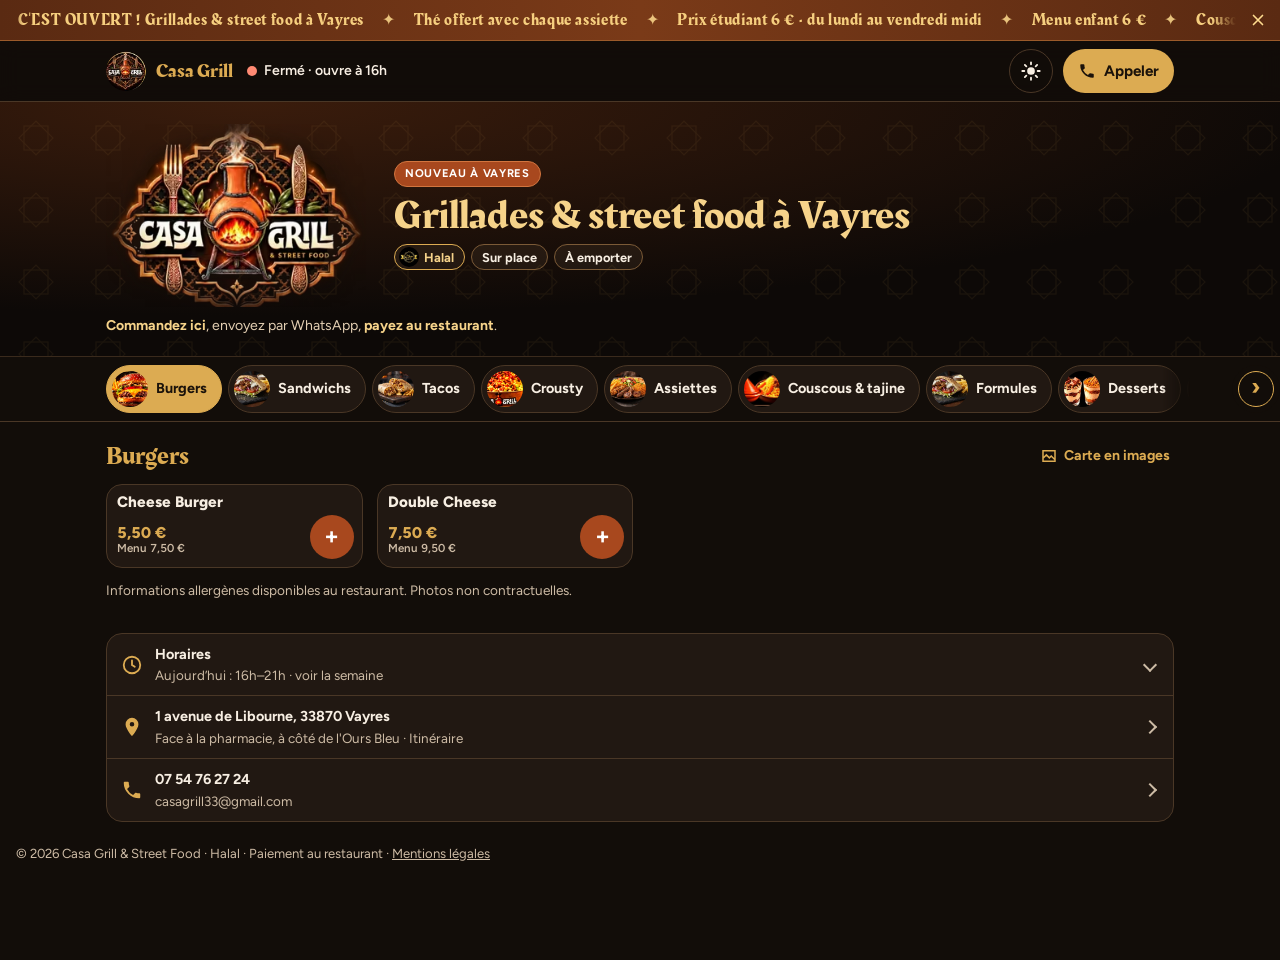
==== commit 72f45d49: "Publication : nouvelles photos haute définition Co-Authored-By: Claude Fable 5.2 <noreply@anthropic." ====
--- a/index.html
+++ b/index.html
@@ -368,7 +368,7 @@
 <div class="toast" id="toast" role="status" aria-live="polite"></div>
 
 
-<script id="cg-data" type="application/json">{"menu":{"_aide":"Toutes les données du restaurant. Prix en euros (nombre avec un point : 5.5 = 5,50 €). Pour changer un prix, modifiez seulement 'price'. Horaires au format HH:MM, heure de Paris (mon, tue, wed, thu, fri, sat, sun). Groupes de choix : type 'one' = un seul choix, 'many' = plusieurs (min/max). Une option peut avoir un 'price' (supplément). Dans un plat, 'groups' s'applique à toutes les formules, et 'groups' dans une formule (variant) seulement à celle-ci. On peut réutiliser un groupe partagé avec {\"use\": \"nom\", \"min\": 2, \"max\": 2, \"label\": \"…\"}.","restaurant":{"name":"Casa Grill & Street Food","shortName":"Casa Grill","tagline":"Grillades et street food à Vayres","address":"1 avenue de Libourne","postalCode":"33870","city":"Vayres","landmark":"Face à la pharmacie, à côté de l'Ours Bleu","phone":"07 54 76 27 24","phoneIntl":"+33754762724","whatsapp":"33754762724","email":"casagrill33@gmail.com","timezone":"Europe/Paris","minLeadMinutes":20,"slotStepMinutes":15},"hours":{"mon":[["11:00","15:00"],["17:00","22:00"]],"tue":[["11:00","15:00"],["17:00","22:00"]],"wed":[["11:00","15:00"],["17:00","22:00"]],"thu":[["11:00","15:00"],["17:00","22:00"]],"fri":[["11:00","15:00"],["17:00","22:00"]],"sat":[["11:00","15:00"],["17:00","22:00"]],"sun":[["16:00","21:00"]]},"choiceGroups":{"boisson":{"label":"Votre boisson","type":"one","options":["Coca-Cola","Ice Tea","Oasis","Coca Cherry","Fanta","Eau"]},"parfumTiramisu":{"label":"Parfum","type":"one","options":["Oreo","Kinder","Spéculoos","Granola"]},"viandesTacos":{"label":"Votre viande","type":"many","min":1,"max":1,"options":["Kebab","Merguez","Cordon bleu",{"label":"Tenders","price":1.5},"Steak","Nuggets"]},"supplements":{"label":"Suppléments fromage","type":"many","min":0,"max":3,"options":[{"label":"Cheddar","price":1.5},{"label":"Boursin","price":1.5},{"label":"Kiri","price":1.5}]},"boissonAssiette":{"label":"Ajouter une boisson 33 cl","type":"one","options":[{"label":"Sans boisson","price":0},{"label":"Coca-Cola","price":1},{"label":"Ice Tea","price":1},{"label":"Oasis","price":1},{"label":"Coca Cherry","price":1},{"label":"Fanta","price":1},{"label":"Eau","price":1}]}},"categories":[{"id":"burgers","name":"Burgers","icon":"cheese-burger","items":[{"id":"cheese-burger","name":"Cheese Burger","img":"cheese-burger","variants":[{"id":"seul","label":"Seul","price":5.5},{"id":"menu","label":"Menu","price":7.5,"sub":"avec frites + boisson","groups":["boisson"]}]},{"id":"double-cheese","name":"Double Cheese","img":"double-cheese","variants":[{"id":"seul","label":"Seul","price":7.5},{"id":"menu","label":"Menu","price":9.5,"sub":"avec frites + boisson","groups":["boisson"]}]}]},{"id":"sandwichs","name":"Sandwichs","icon":"sandwich","items":[{"id":"sandwich-kebab","name":"Kebab","img":"sandwich","variants":[{"id":"seul","label":"Seul","price":8},{"id":"menu","label":"Menu","price":9,"sub":"avec frites + boisson","groups":["boisson"]}]},{"id":"sandwich-escalope","name":"Escalope poulet fromage","img":"sandwich-escalope","variants":[{"id":"seul","label":"Seul","price":8},{"id":"menu","label":"Menu","price":9,"sub":"avec frites + boisson","groups":["boisson"]}]},{"id":"sandwich-kefta","name":"Kefta","img":"sandwich-kefta","variants":[{"id":"seul","label":"Seul","price":8},{"id":"menu","label":"Menu","price":9,"sub":"avec frites + boisson","groups":["boisson"]}]},{"id":"sandwich-brochettes","name":"Brochettes","img":"sandwich-brochettes","variants":[{"id":"seul","label":"Seul","price":8},{"id":"menu","label":"Menu","price":9,"sub":"avec frites + boisson","groups":["boisson"]}]}]},{"id":"tacos","name":"Tacos","icon":"tacos","items":[{"id":"tacos-1","name":"Tacos 1 viande","img":"tacos","variants":[{"id":"seul","label":"Seul","price":8},{"id":"menu","label":"Menu","price":9,"sub":"avec frites + boisson","groups":["boisson"]}],"groups":[{"use":"viandesTacos","min":1,"max":1,"label":"Votre viande"},"supplements"]},{"id":"tacos-2","name":"Tacos 2 viandes","img":"tacos2","variants":[{"id":"seul","label":"Seul","price":10},{"id":"menu","label":"Menu","price":11,"sub":"avec frites + boisson","groups":["boisson"]}],"groups":[{"use":"viandesTacos","min":2,"max":2,"label":"Vos 2 viandes"},"supplements"]},{"id":"tacos-3","name":"Tacos 3 viandes","img":"tacos3","variants":[{"id":"seul","label":"Seul","price":12},{"id":"menu","label":"Menu","price":13,"sub":"avec frites + boisson","groups":["boisson"]}],"groups":[{"use":"viandesTacos","min":3,"max":3,"label":"Vos 3 viandes"},"supplements"]}]},{"id":"crousty","name":"Crousty","icon":"crousty","items":[{"id":"crousty-mini","name":"Crousty Mini","img":"crousty-mini","variants":[{"id":"seul","label":"Seul","price":4},{"id":"menu","label":"Menu","price":5,"sub":"avec boisson","groups":["boisson"]}]},{"id":"crousty-classique","name":"Crousty Classique","img":"crousty","variants":[{"id":"seul","label":"Seul","price":7},{"id":"menu","label":"Menu","price":8,"sub":"avec boisson","groups":["boisson"]}]}]},{"id":"assiettes","name":"Assiettes","icon":"assiette","note":"Servies avec frites, boulgour et crudités. Thé offert pour toute assiette achetée.","items":[{"id":"assiette-kebab","name":"Assiette Kebab","variants":[{"id":"unique","label":"","price":14}],"desc":"Viande kebab marinée","img":"assiette-kebab","badge":"Thé offert","groups":["boissonAssiette"]},{"id":"assiette-kefta","name":"Assiette Kefta","variants":[{"id":"unique","label":"","price":14}],"desc":"Kefta traditionnelle","img":"assiette-kefta","badge":"Thé offert","groups":["boissonAssiette"]},{"id":"assiette-merguez","name":"Assiette Merguez","variants":[{"id":"unique","label":"","price":14}],"desc":"Merguez grillées","img":"assiette-merguez","badge":"Thé offert","groups":["boissonAssiette"]},{"id":"assiette-brochettes","name":"Assiette Brochettes","variants":[{"id":"unique","label":"","price":14}],"desc":"Brochettes de poulet","img":"assiette-brochettes","badge":"Thé offert","groups":["boissonAssiette"]},{"id":"assiette-cotelettes","name":"Assiette Côtelettes d'agneau","variants":[{"id":"unique","label":"","price":15}],"desc":"Côtelettes d'agneau grillées","img":"assiette-cotelettes","badge":"Thé offert","groups":["boissonAssiette"]},{"id":"assiette-adana","name":"Assiette Adana Kebab","variants":[{"id":"unique","label":"","price":15}],"desc":"Kefta traditionnelle, oignons, sauce yaourt","img":"assiette-adana","badge":"Thé offert","groups":["boissonAssiette"]},{"id":"assiette-mixte","name":"Assiette Mixte","variants":[{"id":"unique","label":"","price":18}],"desc":"Trois viandes au choix","img":"assiette","badge":"Thé offert","groups":[{"id":"viandesMixte","label":"Vos 3 viandes","type":"many","min":3,"max":3,"options":["Kebab","Kefta","Merguez","Brochettes de poulet"]},"boissonAssiette"]}]},{"id":"sur-commande","name":"Couscous & tajine","icon":"couscous","note":"Préparés uniquement sur commande. Contactez-nous pour choisir le jour, le nombre de personnes et connaître le prix.","items":[{"id":"couscous","name":"Couscous","desc":"Préparé sur commande","img":"couscous","onRequest":true},{"id":"tajine","name":"Tajine","desc":"Préparé sur commande","img":"couscous","onRequest":true}]},{"id":"formules","name":"Formules","icon":"etudiant","items":[{"id":"formule-etudiant","name":"Prix étudiant","desc":"Lun–ven 11h–15h, sur présentation de la carte étudiante","img":"etudiant","student":true,"badge":"Étudiant","variants":[{"id":"unique","label":"","price":6,"groups":[{"id":"formule","label":"Votre formule","type":"one","options":["Kebab + frites + boisson","Crousty + boisson"]},"boisson",{"id":"dessert","label":"Petit tiramisu","type":"one","options":[{"label":"Sans tiramisu","price":0},{"label":"Tiramisu Oreo","price":1.5},{"label":"Tiramisu Kinder","price":1.5},{"label":"Tiramisu Spéculoos","price":1.5},{"label":"Tiramisu Granola","price":1.5}]}]}]},{"id":"menu-enfant","name":"Menu enfant","desc":"Hamburger ou nuggets, frites, Capri-Sun ou eau 33 cl, compote","img":"enfant","variants":[{"id":"unique","label":"","price":6,"groups":[{"id":"plat","label":"Le plat","type":"one","options":["Hamburger","Nuggets"]},{"id":"boissonEnfant","label":"La boisson","type":"one","options":["Capri-Sun","Eau 33 cl"]}]}]}]},{"id":"desserts","name":"Desserts","icon":"tiramisu","note":"Faits maison","items":[{"id":"tiramisu","name":"Tiramisu maison","desc":"Oreo, Kinder, Spéculoos ou Granola","img":"tiramisu","variants":[{"id":"petit","label":"Petit","price":2,"groups":["parfumTiramisu"]},{"id":"grand","label":"Grand","price":4,"groups":["parfumTiramisu"]}]},{"id":"tarte-daim","name":"Tarte au Daim","variants":[{"id":"unique","label":"","price":3.5}],"desc":"La part","img":"tarte"}]},{"id":"boissons","name":"Boissons","icon":"coca","items":[{"id":"coca","name":"Coca-Cola","variants":[{"id":"unique","label":"","price":1.5}],"desc":"Canette 33 cl","img":"coca"},{"id":"icetea","name":"Ice Tea","variants":[{"id":"unique","label":"","price":1.5}],"desc":"Canette 33 cl","img":"icetea"},{"id":"oasis","name":"Oasis","variants":[{"id":"unique","label":"","price":1.5}],"desc":"Canette 33 cl","img":"oasis"},{"id":"coca-cherry","name":"Coca Cherry","variants":[{"id":"unique","label":"","price":1.5}],"desc":"Canette 33 cl","img":"coca-cherry"},{"id":"fanta","name":"Fanta","variants":[{"id":"unique","label":"","price":1.5}],"desc":"Canette 33 cl","img":"fanta"},{"id":"eau","name":"Eau","variants":[{"id":"unique","label":"","price":1.5}],"desc":"Bouteille","img":"eau"},{"id":"cafe","name":"Café","variants":[{"id":"unique","label":"","price":1.3}],"img":"cafe"}],"compact":true}]},"config":{"_aide":"Réglages du site. Dates au format AAAA-MM-JJTHH:MM (heure de Paris). Laissez un lien vide (\"\") pour masquer le bouton correspondant. Fermetures exceptionnelles : ajoutez { \"date\": \"2026-12-25\", \"label\": \"Noël\" } pour un jour, ou { \"from\": \"2027-08-01\", \"to\": \"2027-08-15\", \"label\": \"Congés\" } pour une période.","banner":{"enabled":true,"announceFrom":"2026-11-01T00:00","startDate":"2026-11-09T11:00","endDate":"2026-12-14T23:59","heroBadge":"Nouveau à Vayres","countdownLabel":"Grande ouverture dans","messages":["C'EST OUVERT ! Grillades & street food à Vayres","Thé offert avec chaque assiette","Prix étudiant 6 € · du lundi au vendredi midi","Menu enfant 6 €","Couscous & tajine sur commande","Commandez en 2 minutes sur WhatsApp, payez sur place","Halal · Sur place & à emporter"]},"closures":[],"links":{"ubereats":"","deliveroo":"","facebook":"","instagram":"","tiktok":""},"analytics":{"provider":"","plausibleDomain":"casagrill-vayres.fr","plausibleSrc":"https://plausible.io/js/script.js","umamiSrc":"","umamiWebsiteId":""}}}</script>
+<script id="cg-data" type="application/json">{"menu":{"_aide":"Toutes les données du restaurant. Prix en euros (nombre avec un point : 5.5 = 5,50 €). Pour changer un prix, modifiez seulement 'price'. Horaires au format HH:MM, heure de Paris (mon, tue, wed, thu, fri, sat, sun). Groupes de choix : type 'one' = un seul choix, 'many' = plusieurs (min/max). Une option peut avoir un 'price' (supplément). Dans un plat, 'groups' s'applique à toutes les formules, et 'groups' dans une formule (variant) seulement à celle-ci. On peut réutiliser un groupe partagé avec {\"use\": \"nom\", \"min\": 2, \"max\": 2, \"label\": \"…\"}.","restaurant":{"name":"Casa Grill & Street Food","shortName":"Casa Grill","tagline":"Grillades et street food à Vayres","address":"1 avenue de Libourne","postalCode":"33870","city":"Vayres","landmark":"Face à la pharmacie, à côté de l'Ours Bleu","phone":"07 54 76 27 24","phoneIntl":"+33754762724","whatsapp":"33754762724","email":"casagrill33@gmail.com","timezone":"Europe/Paris","minLeadMinutes":20,"slotStepMinutes":15},"hours":{"mon":[["11:00","15:00"],["17:00","22:00"]],"tue":[["11:00","15:00"],["17:00","22:00"]],"wed":[["11:00","15:00"],["17:00","22:00"]],"thu":[["11:00","15:00"],["17:00","22:00"]],"fri":[["11:00","15:00"],["17:00","22:00"]],"sat":[["11:00","15:00"],["17:00","22:00"]],"sun":[["16:00","21:00"]]},"choiceGroups":{"boisson":{"label":"Votre boisson","type":"one","options":["Coca-Cola","Ice Tea","Oasis","Coca Cherry","Fanta","Eau"]},"parfumTiramisu":{"label":"Parfum","type":"one","options":["Oreo","Kinder","Spéculoos","Granola"]},"viandesTacos":{"label":"Votre viande","type":"many","min":1,"max":1,"options":["Kebab","Merguez","Cordon bleu",{"label":"Tenders","price":1.5},"Steak","Nuggets"]},"supplements":{"label":"Suppléments fromage","type":"many","min":0,"max":3,"options":[{"label":"Cheddar","price":1.5},{"label":"Boursin","price":1.5},{"label":"Kiri","price":1.5}]},"boissonAssiette":{"label":"Ajouter une boisson 33 cl","type":"one","options":[{"label":"Sans boisson","price":0},{"label":"Coca-Cola","price":1},{"label":"Ice Tea","price":1},{"label":"Oasis","price":1},{"label":"Coca Cherry","price":1},{"label":"Fanta","price":1},{"label":"Eau","price":1}]}},"categories":[{"id":"burgers","name":"Burgers","icon":"cheese-burger","items":[{"id":"cheese-burger","name":"Cheese Burger","img":"cheese-burger","variants":[{"id":"seul","label":"Seul","price":5.5},{"id":"menu","label":"Menu","price":7.5,"sub":"avec frites + boisson","groups":["boisson"]}]},{"id":"double-cheese","name":"Double Cheese","img":"double-cheese","variants":[{"id":"seul","label":"Seul","price":7.5},{"id":"menu","label":"Menu","price":9.5,"sub":"avec frites + boisson","groups":["boisson"]}]}]},{"id":"sandwichs","name":"Sandwichs","icon":"sandwich","items":[{"id":"sandwich-kebab","name":"Kebab","img":"sandwich","variants":[{"id":"seul","label":"Seul","price":8},{"id":"menu","label":"Menu","price":9,"sub":"avec frites + boisson","groups":["boisson"]}]},{"id":"sandwich-escalope","name":"Escalope poulet fromage","img":"sandwich-escalope","variants":[{"id":"seul","label":"Seul","price":8},{"id":"menu","label":"Menu","price":9,"sub":"avec frites + boisson","groups":["boisson"]}]},{"id":"sandwich-kefta","name":"Kefta","img":"sandwich-kefta","variants":[{"id":"seul","label":"Seul","price":8},{"id":"menu","label":"Menu","price":9,"sub":"avec frites + boisson","groups":["boisson"]}]},{"id":"sandwich-brochettes","name":"Brochettes","img":"sandwich-brochettes","variants":[{"id":"seul","label":"Seul","price":8},{"id":"menu","label":"Menu","price":9,"sub":"avec frites + boisson","groups":["boisson"]}]}]},{"id":"tacos","name":"Tacos","icon":"tacos","items":[{"id":"tacos-1","name":"Tacos 1 viande","img":"tacos","variants":[{"id":"seul","label":"Seul","price":8},{"id":"menu","label":"Menu","price":9,"sub":"avec frites + boisson","groups":["boisson"]}],"groups":[{"use":"viandesTacos","min":1,"max":1,"label":"Votre viande"},"supplements"]},{"id":"tacos-2","name":"Tacos 2 viandes","img":"tacos2","variants":[{"id":"seul","label":"Seul","price":10},{"id":"menu","label":"Menu","price":11,"sub":"avec frites + boisson","groups":["boisson"]}],"groups":[{"use":"viandesTacos","min":2,"max":2,"label":"Vos 2 viandes"},"supplements"]},{"id":"tacos-3","name":"Tacos 3 viandes","img":"tacos3","variants":[{"id":"seul","label":"Seul","price":12},{"id":"menu","label":"Menu","price":13,"sub":"avec frites + boisson","groups":["boisson"]}],"groups":[{"use":"viandesTacos","min":3,"max":3,"label":"Vos 3 viandes"},"supplements"]}]},{"id":"crousty","name":"Crousty","icon":"crousty","items":[{"id":"crousty-mini","name":"Crousty Mini","img":"crousty-mini","variants":[{"id":"seul","label":"Seul","price":4},{"id":"menu","label":"Menu","price":5,"sub":"avec boisson","groups":["boisson"]}]},{"id":"crousty-classique","name":"Crousty Classique","img":"crousty","variants":[{"id":"seul","label":"Seul","price":7},{"id":"menu","label":"Menu","price":8,"sub":"avec boisson","groups":["boisson"]}]}]},{"id":"assiettes","name":"Assiettes","icon":"assiette","note":"Servies avec frites, boulgour et crudités. Thé offert pour toute assiette achetée.","items":[{"id":"assiette-kebab","name":"Assiette Kebab","variants":[{"id":"unique","label":"","price":14}],"desc":"Viande kebab marinée","img":"assiette-kebab","badge":"Thé offert","groups":["boissonAssiette"]},{"id":"assiette-kefta","name":"Assiette Kefta","variants":[{"id":"unique","label":"","price":14}],"desc":"Kefta traditionnelle","img":"assiette-kefta","badge":"Thé offert","groups":["boissonAssiette"]},{"id":"assiette-merguez","name":"Assiette Merguez","variants":[{"id":"unique","label":"","price":14}],"desc":"Merguez grillées","img":"assiette-merguez","badge":"Thé offert","groups":["boissonAssiette"]},{"id":"assiette-brochettes","name":"Assiette Brochettes","variants":[{"id":"unique","label":"","price":14}],"desc":"Brochettes de poulet","img":"assiette-brochettes","badge":"Thé offert","groups":["boissonAssiette"]},{"id":"assiette-cotelettes","name":"Assiette Côtelettes d'agneau","variants":[{"id":"unique","label":"","price":15}],"desc":"Côtelettes d'agneau grillées","img":"assiette-cotelettes","badge":"Thé offert","groups":["boissonAssiette"]},{"id":"assiette-adana","name":"Assiette Adana Kebab","variants":[{"id":"unique","label":"","price":15}],"desc":"Kefta traditionnelle, oignons, sauce yaourt","img":"assiette-adana","badge":"Thé offert","groups":["boissonAssiette"]},{"id":"assiette-mixte","name":"Assiette Mixte","variants":[{"id":"unique","label":"","price":18}],"desc":"Trois viandes au choix","img":"assiette","badge":"Thé offert","groups":[{"id":"viandesMixte","label":"Vos 3 viandes","type":"many","min":3,"max":3,"options":["Kebab","Kefta","Merguez","Brochettes de poulet"]},"boissonAssiette"]}]},{"id":"sur-commande","name":"Couscous & tajine","icon":"couscous","note":"Préparés uniquement sur commande. Contactez-nous pour choisir le jour, le nombre de personnes et connaître le prix.","items":[{"id":"couscous","name":"Couscous","desc":"Préparé sur commande","img":"couscous","onRequest":true},{"id":"tajine","name":"Tajine","desc":"Préparé sur commande","img":"couscous","onRequest":true}]},{"id":"formules","name":"Formules","icon":"etudiant","items":[{"id":"formule-etudiant","name":"Prix étudiant","desc":"Lun–ven 11h–15h, sur présentation de la carte étudiante","img":"etudiant","student":true,"badge":"Étudiant","variants":[{"id":"unique","label":"","price":6,"groups":[{"id":"formule","label":"Votre formule","type":"one","options":["Kebab + frites + boisson","Crousty + boisson"]},"boisson",{"id":"dessert","label":"Petit tiramisu","type":"one","options":[{"label":"Sans tiramisu","price":0},{"label":"Tiramisu Oreo","price":1.5},{"label":"Tiramisu Kinder","price":1.5},{"label":"Tiramisu Spéculoos","price":1.5},{"label":"Tiramisu Granola","price":1.5}]}]}]},{"id":"menu-enfant","name":"Menu enfant","desc":"Hamburger ou nuggets, frites, Capri-Sun ou eau 33 cl, compote","img":"enfant","variants":[{"id":"unique","label":"","price":6,"groups":[{"id":"plat","label":"Le plat","type":"one","options":["Hamburger","Nuggets"]},{"id":"boissonEnfant","label":"La boisson","type":"one","options":["Capri-Sun","Eau 33 cl"]}]}]}]},{"id":"desserts","name":"Desserts","icon":"tiramisu","note":"Faits maison","items":[{"id":"tiramisu","name":"Tiramisu maison","desc":"Oreo, Kinder, Spéculoos ou Granola","img":"tiramisu","variants":[{"id":"petit","label":"Petit","price":2,"groups":["parfumTiramisu"]},{"id":"grand","label":"Grand","price":4,"groups":["parfumTiramisu"]}]},{"id":"tarte-daim","name":"Tarte au Daim","variants":[{"id":"unique","label":"","price":3.5}],"desc":"La part","img":"tarte"}]},{"id":"boissons","name":"Boissons","icon":"coca","items":[{"id":"coca","name":"Coca-Cola","variants":[{"id":"unique","label":"","price":1.5}],"desc":"Canette 33 cl","img":"coca"},{"id":"icetea","name":"Ice Tea","variants":[{"id":"unique","label":"","price":1.5}],"desc":"Canette 33 cl","img":"icetea"},{"id":"oasis","name":"Oasis","variants":[{"id":"unique","label":"","price":1.5}],"desc":"Canette 33 cl","img":"oasis"},{"id":"coca-cherry","name":"Coca Cherry","variants":[{"id":"unique","label":"","price":1.5}],"desc":"Canette 33 cl","img":"coca-cherry"},{"id":"fanta","name":"Fanta","variants":[{"id":"unique","label":"","price":1.5}],"desc":"Canette 33 cl","img":"fanta"},{"id":"eau","name":"Eau","variants":[{"id":"unique","label":"","price":1.5}],"desc":"Bouteille","img":"eau"},{"id":"cafe","name":"Café","variants":[{"id":"unique","label":"","price":1.3}],"img":"cafe"}],"compact":true}],"hdImages":["assiette","assiette-adana","assiette-brochettes","assiette-cotelettes","assiette-kefta","double-cheese","etudiant","sandwich","tacos","tacos2","tacos3"]},"config":{"_aide":"Réglages du site. Dates au format AAAA-MM-JJTHH:MM (heure de Paris). Laissez un lien vide (\"\") pour masquer le bouton correspondant. Fermetures exceptionnelles : ajoutez { \"date\": \"2026-12-25\", \"label\": \"Noël\" } pour un jour, ou { \"from\": \"2027-08-01\", \"to\": \"2027-08-15\", \"label\": \"Congés\" } pour une période.","banner":{"enabled":true,"announceFrom":"2026-11-01T00:00","startDate":"2026-11-09T11:00","endDate":"2026-12-14T23:59","heroBadge":"Nouveau à Vayres","countdownLabel":"Grande ouverture dans","messages":["C'EST OUVERT ! Grillades & street food à Vayres","Thé offert avec chaque assiette","Prix étudiant 6 € · du lundi au vendredi midi","Menu enfant 6 €","Couscous & tajine sur commande","Commandez en 2 minutes sur WhatsApp, payez sur place","Halal · Sur place & à emporter"]},"closures":[],"links":{"ubereats":"","deliveroo":"","facebook":"","instagram":"","tiktok":""},"analytics":{"provider":"","plausibleDomain":"casagrill-vayres.fr","plausibleSrc":"https://plausible.io/js/script.js","umamiSrc":"","umamiWebsiteId":""}}}</script>
 <script>/* Casa Grill Vayres — site vitrine + commande WhatsApp. JS vanilla, sans dépendance. */
 (function () {
   'use strict';
@@ -613,8 +613,11 @@
   function pic(name, w, h, cls, sizes, eager) {
     var sm = 'img/' + name + '-sm', lg = 'img/' + name;
     var sz = ' sizes="' + (sizes || '50vw') + '"';
-    return '<picture class="' + cls + '"><source type="image/avif" srcset="' + sm + '.avif 320w, ' + lg + '.avif 640w"' + sz + '>' +
-      '<img src="' + sm + '.webp" srcset="' + sm + '.webp 320w, ' + lg + '.webp 640w"' + sz + ' width="' + w + '" height="' + h + '" alt=""' + (eager ? '' : ' loading="lazy"') + ' decoding="async"></picture>';
+    // Photos haute définition (liste « hdImages » de menu.json) : une 3e taille en 1280 px.
+    var hd = (DATA.hdImages || []).indexOf(name) > -1;
+    var set = function (ext) { return sm + ext + ' 320w, ' + lg + ext + ' 640w' + (hd ? ', ' + lg + '-lg' + ext + ' 1280w' : ''); };
+    return '<picture class="' + cls + '"><source type="image/avif" srcset="' + set('.avif') + '"' + sz + '>' +
+      '<img src="' + sm + '.webp" srcset="' + set('.webp') + '"' + sz + ' width="' + w + '" height="' + h + '" alt=""' + (eager ? '' : ' loading="lazy"') + ' decoding="async"></picture>';
   }
   // Produit sans choix : le « + » l'ajoute directement au panier.
   function isSimple(it) { return !it.onRequest && it.variants.length === 1 && !(it.groups || []).length && !(it.variants[0].groups || []).length; }
